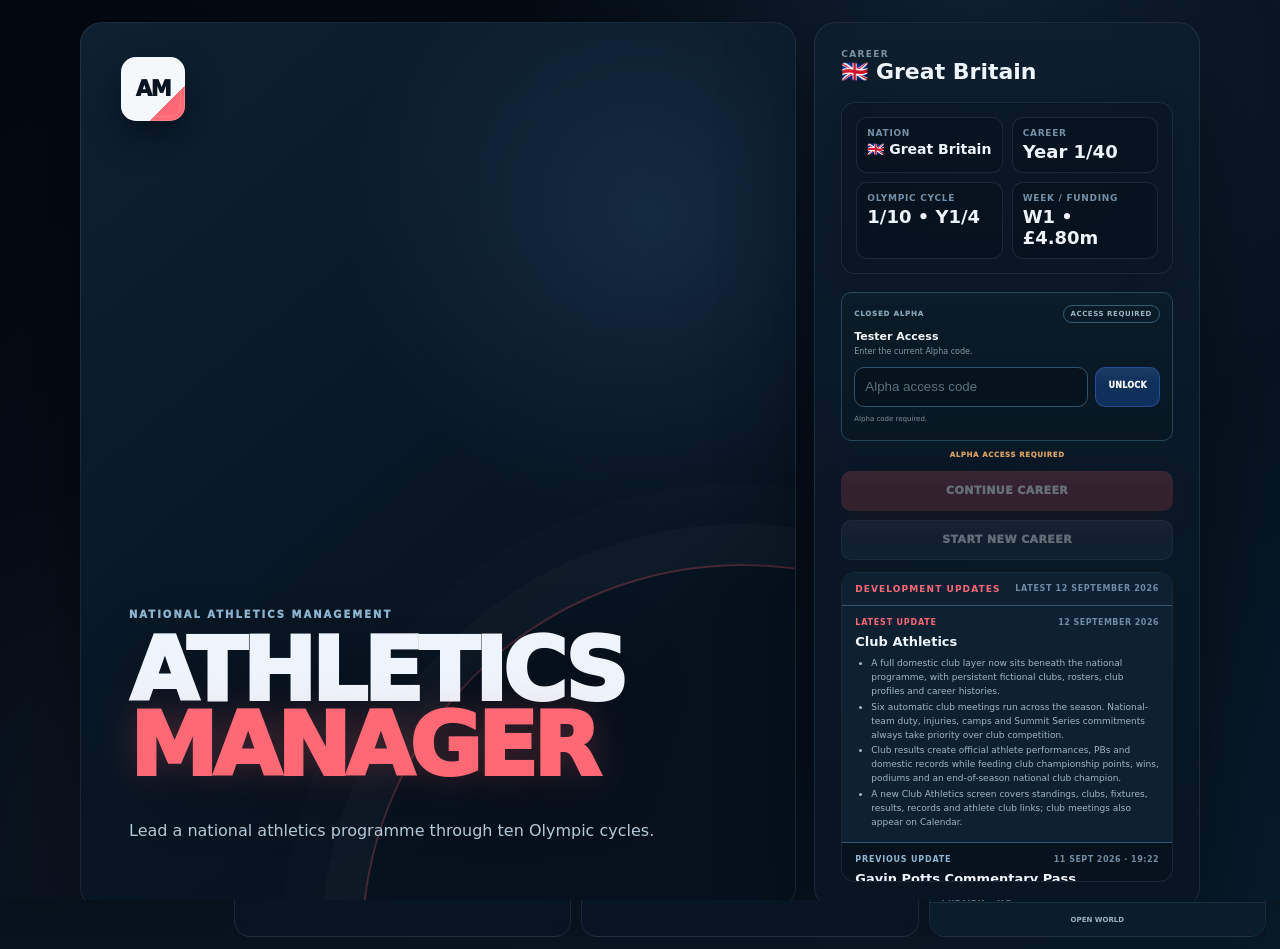
==== game.html @ 65548941 "Add interactive athlete conversations" ====
<!doctype html>
<html lang="en">
<head>
<meta charset="utf-8">
<meta name="viewport" content="width=device-width,initial-scale=1,viewport-fit=cover">
<meta name="theme-color" content="#06111d">
<title>Athletics Manager</title>
<meta name="application-name" content="Athletics Manager">
<meta name="apple-mobile-web-app-title" content="Athletics Manager">
<meta name="description" content="Athletics Manager — lead a national athletics programme through ten Olympic cycles.">
<meta name="robots" content="noindex,nofollow">
<link rel="stylesheet" href="styles/game.css?v=20260908-architecture2">
<link rel="stylesheet" href="styles/nation-world-v1.css?v=20260912-nations64-1">
<link rel="stylesheet" href="styles/polish.css?v=20260909-polish1">
<link rel="stylesheet" href="styles/template-scenes.css?v=20260909-template-scenes1">
<link rel="stylesheet" href="styles/event-flow-stability.css?v=20260911-cutover1">
<link rel="stylesheet" href="styles/live-event-cleanup.css?v=20260909-cleanup2">
<link rel="stylesheet" href="styles/pretest-polish.css?v=20260909-pretest1">
<link rel="stylesheet" href="styles/pretest-feedback.css?v=20260910-feedback2">
<link rel="stylesheet" href="styles/event-day-reliability.css?v=20260909-reliability1">
<link rel="stylesheet" href="styles/consolidation-v3.css?v=20260909-consolidation3">
<link rel="stylesheet" href="styles/live-event-engine-v3.css?v=20260910-live3">
<link rel="stylesheet" href="styles/selection-centre-v2.css?v=20260910-selection2">
<link rel="stylesheet" href="styles/selection-immersion-v1.css?v=20260910-selection-immersion1">
<link rel="stylesheet" href="styles/athlete-conversation-v1.css?v=20260915-conversation1">
<link rel="stylesheet" href="styles/alpha-menu-gate.css?v=20260910-alpha14">
<link rel="stylesheet" href="styles/public-alpha-first15-v1.css?v=20260910-publicalpha1">
<link rel="stylesheet" href="styles/main-menu-interaction-v1.css?v=20260910-menuinteraction1">
<link rel="stylesheet" href="styles/ui-platform-v1.css?v=20260911-playtest1">
<link rel="stylesheet" href="styles/home-v2.css?v=20260913-economyhome1">
<link rel="stylesheet" href="styles/inbox-v3.css?v=20260910-inbox3">
<link rel="stylesheet" href="styles/squad-athlete-v2.css?v=20260913-contracts1">
<link rel="stylesheet" href="styles/athlete-attributes-v1.css?v=20260912-attributes20-preview1">
<link rel="stylesheet" href="styles/calendar-v2.css?v=20260910-calendar2">
<link rel="stylesheet" href="styles/competition-journey-v2.css?v=20260910-competition2">
<link rel="stylesheet" href="styles/relay-v1.css?v=20260913-relay3">
<link rel="stylesheet" href="styles/live-event-broadcast-v4.css?v=20260911-broadcast4654">
<link rel="stylesheet" href="styles/training-v3.css?v=20260910-training3">
<link rel="stylesheet" href="styles/scouting-v3.css?v=20260910-scouting3">
<link rel="stylesheet" href="styles/staff-finance-v2.css?v=20260910-stafffinance2">
<link rel="stylesheet" href="styles/programme-economy-v1.css?v=20260913-contractimpact1">
<link rel="stylesheet" href="styles/world-season-v2.css?v=20260910-worldseason2">
<link rel="stylesheet" href="styles/club-world-v1.css?v=20260912-clubworld1">
<link rel="stylesheet" href="styles/manager-profile-v1.css?v=20260911-managercareer1">
<link rel="stylesheet" href="styles/manager-profile-sidebar-v1.css?v=20260911-manager-sidebar1">
<link rel="stylesheet" href="styles/first-time-experience-v2.css?v=20260911-ftx2">
<link rel="stylesheet" href="styles/ui-unification-v1.css?v=20260914-sidebarbrand1">
<link rel="stylesheet" href="styles/dev-layout-followup-20260913.css?v=20260914-poolratings1">
</head>
<body>
<div id="startup" class="startup">
  <div class="menu-wrap">
    <section class="menu-hero"><div class="brand-mark">AM</div><div class="menu-kicker">National Athletics Management</div><div class="menu-title">ATHLETICS <span>MANAGER</span></div><p class="menu-desc">Lead a national athletics programme through ten Olympic cycles.</p></section>
    <aside class="menu-side alpha-locked"><div><div class="page-kicker">Career</div><h2 id="careerTitle">Choose a Nation</h2><div id="saveCard" class="save-card"></div></div><div><form id="alphaAccessForm" class="alpha-access-card" autocomplete="off"><div class="alpha-access-head"><small>Closed Alpha</small><span>ACCESS REQUIRED</span></div><strong>Tester Access</strong><p>Enter the current Alpha code.</p><div class="alpha-access-entry"><input id="alphaAccessCode" type="text" inputmode="text" autocomplete="one-time-code" autocapitalize="characters" spellcheck="false" placeholder="Alpha access code" aria-label="Alpha access code"><button id="alphaAccessSubmit" class="btn secondary" type="submit">UNLOCK</button></div><span id="alphaAccessStatus" class="alpha-access-status">Alpha code required.</span></form><div class="menu-actions"><button id="continueBtn" class="btn primary">CONTINUE CAREER</button><button id="newBtn" class="btn secondary">START NEW CAREER</button></div><div id="latestUpdatePanel" class="latest-update"></div></div></aside>
  </div>
</div>
<div id="nationModal" class="nation-modal hidden">
 <div class="nation-dialog">
  <div class="nation-head"><div class="page-kicker">New Career</div><h2>Choose Your Nation</h2><p>Choose a national programme. Your first contract runs to the next Olympic Games.</p></div>
  <div id="nationGrid" class="nation-grid"></div>
  <div class="nation-actions"><div id="nationSelected" class="nation-selected">Choose a nation.</div><button id="beginCareerBtn" class="btn primary" disabled>REVIEW JOB OFFER</button><button id="cancelNationBtn" class="btn ghost">CANCEL</button></div>
 </div>
</div>
<aside class="rail"><div class="rail-brand rail-brand-single"><strong class="rail-brand-mark" aria-label="Athletics Manager">AM</strong><small id="railNation">National Programme</small></div><nav class="rail-nav" id="railNav"><button data-view="home" class="on">Home <span id="homeBadge"></span></button><button data-view="inbox">Inbox <span id="mailBadge" class="badge hidden">0</span></button><button data-view="squad">Squad</button><button data-view="pool">National Pool</button><button data-view="clubs">Club Athletics</button><button data-view="calendar">Calendar</button><button data-view="training">Training</button><button data-view="scouting">Scouting</button><button data-view="league">Summit Series</button><button data-view="rankings">Rankings</button><button data-view="olympics">Qualification</button><button id="myProfileShortcut" type="button">My Profile</button><button data-view="staff">Staff</button><button data-view="finance">Finance</button><button data-view="news">World News <span id="newsBadge" class="badge hidden">0</span></button></nav><div class="rail-spacer"></div><button id="menuBtn" class="rail-menu">MAIN MENU</button></aside>
<main class="main"><header class="topbar"><div><div id="pageKicker" class="page-kicker">National Programme</div><div id="pageTitle" class="page-title">Performance Centre</div></div><div class="top-right"><span id="careerSaveStatus" class="pill"><span class="save-dot"></span>AUTOSAVED</span><span id="yearPill" class="pill">YEAR 1</span><span id="weekPill" class="pill">WEEK 1</span><button id="advanceTop" class="btn primary">ADVANCE WEEK</button></div></header><div class="people-finder" id="peopleFinder"><label><input id="peopleSearch" type="search" placeholder="Search people…" aria-label="Search people" aria-controls="peopleResults" aria-expanded="false" autocomplete="off"></label><div id="peopleResults" class="people-results" hidden aria-label="People search results"></div></div><div class="content"><section id="home" class="view on"></section><section id="squad" class="view"></section><section id="pool" class="view"></section><section id="clubs" class="view"></section><section id="league" class="view"></section><section id="inbox" class="view"></section><section id="news" class="view"></section><section id="calendar" class="view"></section><section id="training" class="view"></section><section id="activities" class="view"></section><section id="scouting" class="view"></section><section id="staff" class="view"></section><section id="finance" class="view"></section><section id="competition" class="view"></section><section id="rankings" class="view"></section><section id="olympics" class="view"></section></div></main>
<nav class="bottom-nav" id="bottomNav"><button data-view="home" class="on">HOME</button><button data-view="inbox">INBOX</button><button data-view="squad">SQUAD</button><button data-view="calendar">CALENDAR</button><button id="mobileMoreBtn" type="button" aria-expanded="false" aria-controls="mobileNavDrawer">MORE</button></nav><div id="mobileNavDrawer" class="mobile-nav-drawer" hidden><div class="mobile-nav-sheet"><div class="mobile-nav-head"><div><small>ATHLETICS MANAGER</small><strong>More</strong></div><button id="mobileNavClose" type="button" aria-label="Close menu">×</button></div><div class="mobile-nav-grid"><button data-mobile-view="pool">National Pool</button><button data-mobile-view="clubs">Club Athletics</button><button data-mobile-view="training">Training</button><button data-mobile-view="scouting">Scouting</button><button data-mobile-view="league">Summit Series</button><button data-mobile-view="rankings">Rankings</button><button data-mobile-view="olympics">Qualification</button><button id="mobileMyProfile" type="button">My Profile</button><button data-mobile-view="staff">Staff</button><button data-mobile-view="finance">Finance</button><button data-mobile-view="news">World News</button></div><button id="mobileMainMenu" class="mobile-main-menu" type="button">MAIN MENU</button></div></div>
<div id="toast" class="toast"></div><dialog id="firstDay" aria-label="Your first day as Performance Director"></dialog><dialog id="homeReport" aria-labelledby="homeReportTitle"></dialog><dialog id="athleteProfile" aria-labelledby="profileName"></dialog><dialog id="managementProfile" aria-labelledby="managementName"></dialog>
<script src="scripts/vendor/fflate-0.8.2.js"></script>
<script src="scripts/save-codec.js?v=20260913-audit1"></script>
<script src="scripts/game.js?v=20260913-recovery2"></script>
<script src="scripts/nation-world-v1.js?v=20260912-nations64-2"></script>
<script src="scripts/people-biography-v1.js?v=20260912-biography2"></script>
<script src="scripts/sprint-expansion.js?v=20260908-update10"></script>
<script src="scripts/endurance-expansion.js?v=20260909-update11"></script>
<script src="scripts/event-ai-realism.js?v=20260912-attribute-live1"></script>
<script src="scripts/event-ai-display.js?v=20260910-event-ai-display2"></script>
<script src="scripts/polish.js?v=20260909-polish1"></script>
<script src="scripts/first-15-refinement.js?v=20260909-first15r1"></script>
<script src="scripts/update-panel-tidy.js?v=20260910-live3"></script>
<script src="scripts/update-panel-ordering.js?v=20260909-corecleanup1"></script>
<script src="scripts/editorial-release-note.js?v=20260910-editorial2"></script>
<script src="scripts/template-scenes.js?v=20260909-template-scenes1"></script>
<script src="scripts/flow-stability-core.js?v=20260909-corecleanup1"></script>
<script src="scripts/ui-cleanup.js?v=20260909-cleanup2"></script>
<script src="scripts/feedback-config.js?v=20260909-pretest1"></script>
<script src="scripts/pretest-feedback.js?v=20260909-pretest1"></script>
<script src="scripts/selection-summit-reliability.js?v=20260909-reliability2"></script>
<script src="scripts/summit-event-unified.js?v=20260914-exit1"></script>
<script src="scripts/qualification-compact-v2.js?v=20260909-consolidation3"></script>
<script src="scripts/event-flow-v3.js?v=20260909-consolidation3"></script>
<script src="scripts/progression-selection-core.js?v=20260913-audit2"></script>
<script src="scripts/event-day-integrity.js?v=20260909-corecleanup1"></script>
<script src="scripts/live-event-engine-v3.js?v=20260910-live3"></script>
<script src="scripts/selection-centre-v2.js?v=20260910-selection2"></script>
<script src="scripts/selection-immersion-v1.js?v=20260915-summitmorale1"></script>
<script src="scripts/athlete-conversation-v1.js?v=20260915-conversation1"></script>
<script src="scripts/alpha-menu-gate.js?v=20260913-devalpha1"></script>
<script src="scripts/editorial-cleanup-v2.js?v=20260913-languageqa1"></script>
<script src="scripts/public-alpha-first15-v1.js?v=20260910-publicalpha1"></script>
<script src="scripts/shotput-athlete-v1.js?v=20260911-shotput3"></script>
<script src="scripts/live-event-broadcast-v4.js?v=20260914-exit1"></script>
<script src="scripts/inbox-decision-core-v1.js?v=20260913-audit1"></script>
<script src="scripts/selection-decision-v3.js?v=20260913-relaylock1"></script>
<script src="scripts/inbox-decision-integrity-v1.js?v=20260912-integrity2"></script>
<script src="scripts/decision-system-finalize-v1.js?v=20260910-decisionfinal1"></script>
<script src="scripts/inbox-single-render-v1.js?v=20260913-economyv4integration1"></script>
<script src="scripts/ui-platform-v1.js?v=20260911-cutover1"></script>
<script src="scripts/home-v2.js?v=20260913-economyhome1"></script>
<script src="scripts/inbox-v3.js?v=20260913-audit1"></script>
<script src="scripts/inbox-production-authority-v1.js?v=20260913-audit1"></script>
<script src="scripts/athlete-attributes-v1.js?v=20260912-attributes20-intel1"></script>
<script src="scripts/athlete-performance-v1.js?v=20260912-performance1"></script>
<script src="scripts/squad-athlete-v2.js?v=20260913-aiathletes1"></script>
<script src="scripts/squad-callup-flow-v2.js?v=20260911-callup2"></script>
<script src="scripts/calendar-v2.js?v=20260913-audit5"></script>
<script src="scripts/competition-journey-v2.js?v=20260914-exit1"></script>
<script src="scripts/relay-v1.js?v=20260913-relay6"></script>
<script src="scripts/competition-journey-route-guard-v1.js?v=20260913-audit6"></script>
<script src="scripts/training-v2-bootstrap.js?v=20260913-audit1"></script>
<script src="scripts/scouting-v2-bootstrap.js?v=20260913-scouting2-weekbridge1"></script>
<script src="scripts/training-v3.js?v=20260911-training31"></script>
<script src="scripts/training-system-v4.js?v=20260913-languageqa1"></script>
<script src="scripts/scouting-v3.js?v=20260913-languageqa1"></script>
<script src="scripts/attribute-scouting-v1.js?v=20260912-attributeintel1"></script>
<script src="scripts/staff-finance-v2.js?v=20260913-staffmarket1"></script>
<script src="scripts/world-season-v2.js?v=20260913-relayrank1"></script>
<script src="scripts/club-world-v1.js?v=20260912-clubworld1"></script>
<script src="scripts/manager-career-v1.js?v=20260913-languageqa1"></script>
<script src="scripts/manager-profile-sidebar-v1.js?v=20260913-staffmarket1"></script>
<script src="scripts/first-time-experience-v2.js?v=20260913-languageqa1"></script>
<script src="scripts/keyboard-shortcuts-v1.js?v=20260911-spaceadvance1"></script>
<script src="scripts/language-system-v1.js?v=20260913-languageqa1"></script>
<script src="scripts/inbox-character-voices-v1.js?v=20260913-languageqa1"></script>
<script src="scripts/release-baseline.js?v=20260911-release10"></script>
<script src="scripts/integration-regression-v1.js?v=20260913-audit6"></script>
<script src="scripts/programme-economy-v2.js?v=20260913-languageqa1"></script>
<script src="scripts/annual-career-refresh-v1.js?v=20260915-annualrefresh1"></script>
<script src="scripts/persistence-performance-v1.js?v=20260914-persistence1"></script>
<script src="scripts/ui-cutover-v1.js?v=20260913-audit2"></script>
</body></html>
---- styles/game.css ----
:root{--bg:#06111d;--bg2:#081927;--rail:#050d16;--panel:#0d2133;--panel2:#102a41;--panel3:#163650;--line:#244059;--line2:#315774;--text:#f5f8fb;--muted:#8da6bb;--blue:#44aaff;--red:#ef3340;--green:#35c58a;--amber:#f2bd4b;--danger:#ef6d75;--r:10px;--shadow:0 12px 30px #0004}
*{box-sizing:border-box}html,body{margin:0;min-height:100%;background:radial-gradient(circle at 84% -10%,#1e6ca933,transparent 33%),linear-gradient(145deg,#050e17,#071725 55%,#081c2d);color:var(--text);font-family:Inter,ui-sans-serif,system-ui,-apple-system,BlinkMacSystemFont,"Segoe UI",sans-serif}button,select{font:inherit}.hidden{display:none!important}.view{display:none}.view.on{display:block}.muted{color:var(--muted)}.mono{font-variant-numeric:tabular-nums}.click{cursor:pointer}
/* startup */
.startup{position:fixed;inset:0;z-index:300;display:grid;place-items:center;padding:22px;background:radial-gradient(circle at 80% 0,#2187c92f,transparent 34%),radial-gradient(circle at 10% 100%,#ef33401e,transparent 30%),linear-gradient(145deg,#030a11,#071523 58%,#0a2236);overflow:auto}.startup.hidden{display:none}.menu-wrap{width:min(1120px,100%);display:grid;grid-template-columns:1.3fr .7fr;gap:18px}.menu-hero,.menu-side{border:1px solid #ffffff15;border-radius:18px;box-shadow:0 30px 80px #0008}.menu-hero{min-height:600px;padding:48px;display:flex;flex-direction:column;justify-content:flex-end;position:relative;overflow:hidden;background:linear-gradient(140deg,#0d2b46e8,#071522f5),repeating-linear-gradient(90deg,transparent 0 84px,#ffffff06 85px 86px)}.menu-hero:after{content:"";position:absolute;width:760px;height:760px;border:2px solid #ef33403f;border-radius:50%;right:-330px;bottom:-420px;box-shadow:0 0 0 40px #ffffff07,0 0 0 80px #ffffff04}.brand-mark{position:absolute;top:34px;left:40px;width:64px;height:64px;border-radius:15px;background:linear-gradient(135deg,#f5f8fb 0 72%,#ef3340 72% 100%);color:#071421;display:grid;place-items:center;font-weight:1000;font-size:21px;letter-spacing:-.06em;box-shadow:0 10px 30px #0005,0 0 0 1px #ffffff26 inset}.menu-kicker{position:relative;z-index:1;font-size:10px;letter-spacing:.2em;text-transform:uppercase;font-weight:950;color:#8fb6d3}.menu-title{position:relative;z-index:1;font-size:clamp(50px,7vw,88px);line-height:.86;letter-spacing:-.05em;font-weight:1000;margin:13px 0 18px;max-width:700px}.menu-title span{color:var(--red)}.menu-desc{position:relative;z-index:1;max-width:650px;color:#b3c8d8;line-height:1.6;font-size:16px}.menu-side{background:linear-gradient(180deg,#10283e,#081927);padding:26px;display:flex;flex-direction:column;justify-content:space-between}.menu-side h2{margin:0;font-size:22px}.save-card{margin:18px 0;border:1px solid var(--line);border-radius:11px;background:#071723;padding:14px}.save-grid{display:grid;grid-template-columns:repeat(2,1fr);gap:9px}.save-stat{background:#0b2031;border:1px solid #1c384f;border-radius:8px;padding:10px}.save-stat small{display:block;color:#7290a9;font-size:9px;text-transform:uppercase;letter-spacing:.08em;font-weight:900}.save-stat strong{font-size:18px;display:block;margin-top:3px}.menu-actions{display:grid;gap:9px}.latest-update{margin-top:12px;border:1px solid #2a4963;border-radius:11px;background:linear-gradient(180deg,#0b2031,#071723);padding:0;max-height:310px;overflow:auto}.latest-update::-webkit-scrollbar{width:6px}.latest-update::-webkit-scrollbar-thumb{background:#315774;border-radius:99px}.update-panel-title{position:sticky;top:0;z-index:2;display:flex;align-items:center;justify-content:space-between;gap:10px;padding:11px 13px;background:#0b2031f5;border-bottom:1px solid #244059;backdrop-filter:blur(10px)}.update-panel-title strong{font-size:9px;letter-spacing:.12em;text-transform:uppercase;color:#7bc7ff}.update-panel-title span{font-size:8px;color:#6f8ca3;font-weight:900;text-transform:uppercase;letter-spacing:.08em}.update-entry{padding:12px 13px;border-bottom:1px solid #1c384f}.update-entry:last-child{border-bottom:0}.latest-update-head{display:flex;align-items:center;justify-content:space-between;gap:10px;margin-bottom:7px}.latest-update-head strong{font-size:8px;letter-spacing:.1em;text-transform:uppercase;color:#8fb6d3}.latest-update-head span{font-size:8px;color:#6f8ca3;font-weight:900;text-transform:uppercase;letter-spacing:.06em}.update-entry.latest{background:linear-gradient(180deg,#102b41,#0a1e2e)}.update-entry.latest .latest-update-head strong{color:#7bc7ff}.update-entry h3{font-size:13px;margin:0 0 7px;line-height:1.25}.update-entry ul{margin:0;padding-left:16px;color:#9fb5c6;font-size:9px;line-height:1.55}.update-entry li+li{margin-top:2px}.menu-foot{font-size:9px;letter-spacing:.14em;text-transform:uppercase;color:#67869f;margin-top:15px}

/* nation selection */
.nation-modal{position:fixed;inset:0;z-index:420;display:grid;place-items:center;padding:18px;background:#020912e8;backdrop-filter:blur(14px)}.nation-modal.hidden{display:none}.nation-dialog{width:min(920px,100%);max-height:min(760px,calc(100vh - 28px));overflow:auto;border:1px solid #2a4963;border-radius:16px;background:linear-gradient(180deg,#10283e,#081927);box-shadow:0 30px 90px #000b}.nation-head{padding:20px 22px 15px;border-bottom:1px solid var(--line)}.nation-head .page-kicker{color:#6cb9f0}.nation-head h2{margin:5px 0 5px;font-size:28px}.nation-head p{margin:0;color:#91aabd;font-size:11px;line-height:1.5}.nation-grid{display:grid;grid-template-columns:repeat(2,1fr);gap:9px;padding:14px}.nation-card{position:relative;border:1px solid #28475f;background:#0a1e2e;color:#eef6fb;border-radius:11px;padding:15px;text-align:left;cursor:pointer;min-height:150px}.nation-card:hover{background:#102b41;border-color:#3c7196}.nation-card.on{background:#123b58;border-color:#5bb7f3;box-shadow:inset 0 0 0 1px #5bb7f366}.nation-card .flag{font-size:27px}.nation-card h3{margin:7px 0 3px;font-size:17px}.nation-card p{margin:0;color:#8fa9bc;font-size:9px;line-height:1.5}.nation-card .nation-meta{display:flex;gap:6px;flex-wrap:wrap;margin-top:10px}.nation-card .nation-meta span{border:1px solid #2b4b65;background:#071824;border-radius:5px;padding:4px 6px;color:#9cb5c7;font-size:7px;font-weight:900;letter-spacing:.06em;text-transform:uppercase}.nation-card.on:after{content:'SELECTED';position:absolute;right:12px;top:12px;color:#8dd3ff;font-size:7px;font-weight:1000;letter-spacing:.1em}.nation-actions{padding:0 14px 14px;display:grid;grid-template-columns:1fr auto;gap:8px}.nation-selected{display:flex;align-items:center;padding:0 10px;color:#89a5b9;font-size:9px}.nation-selected strong{color:#fff;margin-left:5px}.nation-actions .btn{min-width:180px}@media(max-width:620px){.nation-dialog{max-height:calc(100vh - 14px)}.nation-grid{grid-template-columns:1fr}.nation-card{min-height:126px}.nation-actions{grid-template-columns:1fr}.nation-actions .btn{width:100%}.nation-selected{min-height:34px;padding:0 2px}}

/* shell */
.rail{position:fixed;inset:0 auto 0 0;width:224px;background:linear-gradient(180deg,#040c14,#071522);border-right:1px solid #1b3247;z-index:90;padding:max(18px,env(safe-area-inset-top)) 12px 14px;display:flex;flex-direction:column}.rail-brand{padding:8px 10px 18px}.rail-brand small{display:block;color:#67849d;font-size:9px;letter-spacing:.16em;text-transform:uppercase;font-weight:900}.rail-brand strong{display:block;font-size:19px;line-height:1.05;margin-top:4px}.rail-nav{display:grid;gap:3px;overflow:auto}.rail-nav button{border:0;background:transparent;color:#8ba4b9;min-height:42px;border-radius:8px;padding:0 12px;text-align:left;font-size:12px;font-weight:850;cursor:pointer;display:flex;align-items:center;justify-content:space-between}.rail-nav button:hover{background:#ffffff08;color:#fff}.rail-nav button.on{background:#153653;color:#fff;box-shadow:inset 3px 0 0 var(--blue)}.badge{min-width:20px;height:20px;border-radius:7px;background:var(--red);display:grid;place-items:center;padding:0 5px;font-size:9px;color:#fff}.rail-spacer{flex:1}.rail-menu{border:1px solid var(--line);background:#0d2235;color:#dce8f3;border-radius:8px;min-height:40px;font-size:10px;font-weight:900;cursor:pointer}.main{margin-left:224px;min-height:100vh}.topbar{height:62px;position:sticky;top:0;z-index:70;background:#071420e9;backdrop-filter:blur(16px);border-bottom:1px solid #1b3449;display:flex;align-items:center;justify-content:space-between;padding:0 20px}.page-kicker{font-size:8px;letter-spacing:.14em;text-transform:uppercase;color:#66849d;font-weight:900}.page-title{font-size:20px;font-weight:950;margin-top:3px}.top-right{display:flex;align-items:center;gap:6px}.pill{border:1px solid var(--line);background:#0c2031;color:#a9c0d2;border-radius:7px;padding:6px 9px;font-size:9px;font-weight:900}.pill.live{background:#341b24;border-color:#62303b;color:#ffdae0}.save-dot{display:inline-block;width:7px;height:7px;border-radius:50%;background:var(--green);margin-right:5px}.content{width:min(1380px,calc(100% - 26px));margin:0 auto;padding:14px 0 38px}
/* components */
.panel{background:linear-gradient(180deg,#10263a,#0b1d2c);border:1px solid #213b52;border-radius:var(--r);overflow:hidden;box-shadow:0 9px 24px #0002}.panel-h{min-height:42px;padding:0 13px;display:flex;align-items:center;justify-content:space-between;border-bottom:1px solid var(--line);background:#0c2031}.panel-h strong{font-size:10px;letter-spacing:.1em;text-transform:uppercase}.panel-h span{font-size:9px;color:var(--muted);font-weight:900}.panel-body{padding:13px}.btn{border:0;border-radius:8px;min-height:42px;padding:0 15px;color:white;font-size:11px;font-weight:950;letter-spacing:.03em;cursor:pointer}.btn:disabled{opacity:.35;cursor:not-allowed}.btn.primary{background:linear-gradient(180deg,#f04b57,#d92232)}.btn.secondary{background:#17466f;border:1px solid #2b6594}.btn.ghost{background:#12293c;border:1px solid var(--line);color:#bfd0de}.btn.good{background:#176542;border:1px solid #2b9166}.btn.warn{background:#654819;border:1px solid #8a6727}.btn.danger{background:#4a222b;border:1px solid #72323d}.status{display:inline-flex;align-items:center;border-radius:6px;padding:5px 8px;font-size:8px;letter-spacing:.09em;text-transform:uppercase;font-weight:950;background:#16324a;color:#aac7dc}.status.good{background:#153b2c;color:#8fe1b9}.status.warn{background:#4b3a19;color:#f5d585}.status.live{background:#51202a;color:#ffd8dd}.status.bad{background:#4d2025;color:#ffb3bb}.section-head{display:flex;align-items:end;justify-content:space-between;gap:10px;margin:2px 0 10px}.section-head h2{font-size:22px;margin:0}.section-head p{font-size:11px;color:var(--muted);margin:4px 0 0}.metric{padding:10px 11px;background:#081927;border:1px solid #1f394f;border-radius:8px}.metric small{display:block;color:#708da5;font-size:8px;letter-spacing:.08em;text-transform:uppercase;font-weight:900}.metric strong{display:block;font-size:22px;margin-top:3px}.table-wrap{overflow:auto}.table{width:100%;border-collapse:collapse;min-width:640px}.table th{text-align:left;height:33px;padding:0 10px;color:#6e879c;font-size:8px;text-transform:uppercase;letter-spacing:.08em;border-bottom:1px solid var(--line)}.table td{height:47px;padding:0 10px;border-bottom:1px solid #1c3347;font-size:11px}.table tbody tr:last-child td{border-bottom:0}.table tbody tr.clickable{cursor:pointer}.table tbody tr.clickable:hover{background:#ffffff05}.num{text-align:right!important}.score{font-size:15px;font-weight:950}.bar{height:5px;background:#06121c;border-radius:99px;overflow:hidden;margin-top:4px}.bar i{display:block;height:100%;background:linear-gradient(90deg,#2f81bd,#48b5ff)}.bar.green i{background:linear-gradient(90deg,#27845e,#3bd093)}.bar.red i{background:linear-gradient(90deg,#b82e3e,#f0525f)}.grid2{display:grid;grid-template-columns:1fr 1fr;gap:10px}.grid3{display:grid;grid-template-columns:repeat(3,1fr);gap:10px}.grid4{display:grid;grid-template-columns:repeat(4,1fr);gap:9px}.stack{display:grid;gap:10px}.sep{border-top:1px solid var(--line);margin:12px 0}.toast{position:fixed;z-index:500;left:50%;bottom:max(24px,env(safe-area-inset-bottom));transform:translateX(-50%) translateY(16px);opacity:0;background:#eff6fb;color:#071420;border-radius:9px;padding:11px 15px;font-size:11px;font-weight:900;box-shadow:0 18px 50px #0008;transition:.2s;pointer-events:none}.toast.on{opacity:1;transform:translateX(-50%) translateY(0)}
/* home */
.home-grid{display:grid;grid-template-columns:minmax(0,1.52fr) minmax(300px,.7fr);grid-template-areas:'hero side' 'lower side';gap:10px;min-height:calc(100vh - 96px)}.home-hero{grid-area:hero}.hero-event{display:grid;grid-template-columns:1fr auto;align-items:center;min-height:235px;padding:22px;background:radial-gradient(circle at 92% 12%,#258bcf30,transparent 38%),linear-gradient(135deg,#143754,#0c2031);cursor:pointer}.hero-event .type{font-size:9px;letter-spacing:.17em;text-transform:uppercase;color:#58b6ff;font-weight:950}.hero-event h1{font-size:clamp(30px,4.2vw,53px);line-height:.92;margin:8px 0;letter-spacing:-.04em}.hero-event p{margin:0;color:#a6bccd;font-size:11px}.hero-week{width:94px;height:94px;border:1px solid #2a4b66;background:#071724;border-radius:12px;display:grid;place-items:center;text-align:center}.hero-week strong{font-size:36px;line-height:1}.hero-week span{font-size:8px;color:#7896ae;letter-spacing:.13em;font-weight:900}.hero-strip{display:grid;grid-template-columns:repeat(4,1fr);border-top:1px solid var(--line)}.hero-strip button{border:0;border-right:1px solid var(--line);background:#091a29;color:#fff;text-align:left;padding:10px;cursor:pointer}.hero-strip button:last-child{border-right:0}.hero-strip small{display:block;color:#6d879d;font-size:8px;text-transform:uppercase;letter-spacing:.08em}.hero-strip strong{display:block;font-size:17px;margin-top:2px}.home-side{grid-area:side;display:grid;grid-template-rows:auto auto 1fr;gap:10px}.mail-preview button{display:block;width:100%;border:0;background:transparent;color:#fff;text-align:left;padding:11px 12px;border-bottom:1px solid #1d354a;cursor:pointer}.mail-preview button:last-child{border-bottom:0}.mail-preview small{display:block;color:#6f8aa1;font-size:8px;margin-bottom:3px}.mail-preview strong{font-size:11px}.brief-list{display:grid;gap:8px}.brief-row{display:grid;grid-template-columns:auto 1fr auto;gap:8px;align-items:center;padding-bottom:8px;border-bottom:1px solid #1b3348}.brief-row:last-child{border-bottom:0}.home-lower{grid-area:lower;display:grid;grid-template-columns:1fr 1fr;gap:10px}
/* squad */

.squad-toolbar{display:flex;align-items:center;justify-content:space-between;gap:10px;margin:0 0 10px}.squad-tabs{display:flex;gap:6px;flex-wrap:wrap}.squad-tabs button{border:1px solid #28455d;background:#0c2234;color:#a8bfd0;border-radius:7px;padding:8px 11px;font-size:8px;font-weight:900;cursor:pointer}.squad-tabs button.on{background:#17466f;color:white;border-color:#2b6999}.squad-slots{font-size:9px;color:#9ab2c5;font-weight:900}.squad-balance{display:grid;grid-template-columns:repeat(6,1fr);gap:6px;margin:0 0 10px}.squad-balance .metric{padding:8px}.squad-balance .metric strong{font-size:15px}.pool-note{padding:10px 12px;background:#0a1d2d;border:1px solid #24435b;border-radius:8px;color:#91aabd;font-size:9px;line-height:1.5;margin-bottom:10px}.pool-source{display:inline-flex;margin-left:6px;border-radius:5px;padding:3px 5px;background:#12344d;color:#88bfe6;font-size:7px;font-weight:900;text-transform:uppercase;letter-spacing:.06em}
.squad-layout{display:grid;grid-template-columns:minmax(0,1.5fr) minmax(290px,.58fr);gap:10px}.ath-name strong{display:block}.ath-name small{display:block;color:#6f899f;font-size:8px;margin-top:2px}.ath-detail{min-height:470px}.ath-hero{padding:18px;background:radial-gradient(circle at 85% 20%,#2a8ece28,transparent 35%),linear-gradient(135deg,#12334e,#0c1d2d)}.ath-avatar{width:58px;height:58px;border-radius:14px;background:#071724;border:1px solid #2a4962;display:grid;place-items:center;font-size:28px}.ath-hero h2{margin:10px 0 2px;font-size:25px}.ath-hero p{margin:0;color:#91aabd;font-size:10px}.detail-grid{display:grid;grid-template-columns:repeat(2,1fr);gap:8px;padding:12px}.detail-note{padding:0 12px 13px;color:#8ea6b9;font-size:10px;line-height:1.55}
/* inbox */
.inbox-layout{display:grid;grid-template-columns:300px 1fr;gap:10px;min-height:calc(100vh - 105px)}.mail-list{background:#0b1d2c;border:1px solid #213a50;border-radius:10px;overflow:hidden}.mailitem{width:100%;border:0;border-bottom:1px solid #1d354a;background:transparent;color:#fff;text-align:left;padding:13px;cursor:pointer}.mailitem.unread{background:#112d45}.mailitem.on{box-shadow:inset 3px 0 0 var(--blue)}.mailitem .from{font-size:8px;color:#6f8ba3;text-transform:uppercase;letter-spacing:.08em;font-weight:900}.mailitem .subject{font-size:11px;font-weight:850;margin-top:4px}.reader{min-height:500px}.reader-head{padding:18px;border-bottom:1px solid var(--line);background:#0d2235}.reader-head small{color:#7390a8;font-size:8px;text-transform:uppercase;letter-spacing:.08em}.reader-head h2{font-size:25px;margin:6px 0 0}.reader-body{padding:18px;line-height:1.6;color:#b9cbd9;font-size:11px}.reader-actions{padding:13px 18px;border-top:1px solid var(--line);display:flex;gap:8px;flex-wrap:wrap}
.contract-doc{margin-top:14px;border:1px solid #31536d;border-radius:12px;overflow:hidden;background:linear-gradient(180deg,#0d2539,#091a29)}.contract-top{padding:18px;background:linear-gradient(135deg,#153d5c,#0b2234);border-bottom:1px solid #31536d}.contract-top small{display:block;color:#78a8cb;font-size:8px;letter-spacing:.14em;text-transform:uppercase;font-weight:950}.contract-top h3{font-size:24px;margin:5px 0 0}.contract-grid{display:grid;grid-template-columns:repeat(2,1fr);gap:8px;padding:14px}.contract-line{border:1px solid #24445d;background:#081927;border-radius:8px;padding:10px}.contract-line small{display:block;color:#6f8ca3;font-size:7px;letter-spacing:.09em;text-transform:uppercase;font-weight:900}.contract-line strong{display:block;color:#eef7fc;font-size:12px;margin-top:4px}.contract-mandate{margin:0 14px 14px;padding:12px;border-left:3px solid var(--red);background:#101f2b;color:#b9cedc;font-size:10px;line-height:1.6}.contract-sign{padding:14px;border-top:1px solid #28465e;display:grid;grid-template-columns:1fr auto;gap:12px;align-items:center}.contract-sign .signature{font-size:12px;color:#dce9f2}.contract-sign .signature small{display:block;color:#6f8da5;font-size:8px;margin-top:3px}.signed-stamp{display:inline-flex;align-items:center;gap:6px;border:1px solid #2f8f69;background:#143b2c;color:#94e1bd;border-radius:7px;padding:7px 9px;font-size:8px;font-weight:950;letter-spacing:.09em;text-transform:uppercase}.mail-section{margin:12px 0;border:1px solid #24435a;background:#091b2a;border-radius:9px;padding:12px}.mail-section h3{margin:0 0 6px;color:#eef7fc;font-size:13px}.mail-section p{margin:0;color:#a9c0d1}.first30{grid-column:1/-1}.task-list{display:grid;grid-template-columns:repeat(5,1fr);gap:7px}.task{border:1px solid #233f55;background:#081927;border-radius:8px;padding:9px;min-height:70px}.task.done{background:#103328;border-color:#275f49}.task .tick{width:20px;height:20px;border-radius:50%;display:grid;place-items:center;background:#173247;color:#7f9aae;font-size:10px;font-weight:1000;margin-bottom:7px}.task.done .tick{background:#1f6b4d;color:#b8f1d3}.task strong{font-size:9px;display:block;line-height:1.3}.task small{display:block;color:#6f8ba0;font-size:7px;margin-top:4px;line-height:1.35}.appointment-lock{margin:10px 0;padding:10px 12px;border:1px solid #6a4b1d;background:#3b2d16;border-radius:8px;color:#f6d994;font-size:9px;line-height:1.5}
.selection-box{margin-top:16px;border:1px solid #2a455e;border-radius:9px;overflow:hidden}.selection-title{background:#0c2031;padding:9px 11px;font-size:8px;letter-spacing:.09em;text-transform:uppercase;font-weight:900}.selection-row{display:grid;grid-template-columns:1.2fr .6fr .6fr auto;gap:8px;align-items:center;padding:9px 10px;border-top:1px solid #1d3549}.select-toggle{border:1px solid #31536d;background:#10283b;color:#b9cedd;border-radius:6px;height:31px;padding:0 10px;font-size:8px;font-weight:900;cursor:pointer}.select-toggle.on{background:#1d6045;border-color:#2f926b;color:white}
/* calendar */
.calendar-layout{display:grid;grid-template-columns:1fr 320px;gap:10px}.calendar-list{display:grid}.calendar-event{display:grid;grid-template-columns:72px 1fr auto;gap:12px;align-items:center;min-height:78px;padding:0 13px;border-bottom:1px solid #1d354a;cursor:pointer}.calendar-event:last-child{border-bottom:0}.calendar-event:hover{background:#ffffff04}.calendar-event.current{background:#122f48;box-shadow:inset 3px 0 0 var(--red)}.calendar-event.complete{opacity:.72}.cal-week{font-size:20px;font-weight:950}.cal-week small{display:block;font-size:8px;color:#708ca4;letter-spacing:.08em;margin-top:2px}.calendar-event h3{margin:0 0 3px;font-size:13px}.calendar-event p{margin:0;color:#7994a9;font-size:9px}.action-box{padding:14px}.action-big{font-size:34px;font-weight:1000;line-height:1}.action-big small{display:block;color:#718da4;font-size:8px;text-transform:uppercase;letter-spacing:.1em;margin-top:4px}.action-note{color:#93aabd;font-size:10px;line-height:1.55;margin:12px 0}
/* training */
.training-grid{display:grid;grid-template-columns:1.05fr .95fr;gap:10px}.focus-grid{display:grid;grid-template-columns:repeat(2,1fr);gap:8px}.focus-card{border:1px solid #27445d;background:#0a1d2d;border-radius:8px;color:#dce8f1;text-align:left;padding:12px;cursor:pointer}.focus-card.on{border-color:#4e9dd2;background:#123a57;box-shadow:inset 0 0 0 1px #2f6c98}.focus-card strong{display:block;font-size:12px}.focus-card small{display:block;color:#7e99ae;font-size:9px;margin-top:3px;line-height:1.4}.program-row{display:grid;grid-template-columns:1fr auto;gap:10px;align-items:center;padding:10px 0;border-bottom:1px solid #1c3449}.program-row:last-child{border-bottom:0}
/* scouting + staff */
.prospect-grid{display:grid;grid-template-columns:repeat(3,1fr);gap:9px}.prospect{border:1px solid #27445c;background:#0a1d2c;border-radius:9px;padding:12px}.prospect h3{margin:4px 0 4px;font-size:14px}.prospect p{margin:0;color:#7d98ad;font-size:9px;line-height:1.45}.prospect .stats{display:grid;grid-template-columns:repeat(2,1fr);gap:6px;margin:10px 0}.staff-grid{display:grid;grid-template-columns:1fr 1fr;gap:9px}.staff-card{border:1px solid #27435b;background:#0a1d2d;border-radius:9px;padding:12px}.staff-card h3{margin:0;font-size:13px}.staff-card p{color:#7e98ad;font-size:9px;line-height:1.45;min-height:38px}.staff-level{font-size:21px;font-weight:1000;margin:8px 0}
/* competition */
.comp-layout{display:grid;grid-template-columns:minmax(0,1.36fr) minmax(300px,.64fr);gap:10px}.event-banner{padding:18px;background:radial-gradient(circle at 90% 15%,#2f92d72f,transparent 38%),linear-gradient(135deg,#133653,#0b1f30)}.event-banner small{color:#63b8f6;font-size:8px;letter-spacing:.12em;text-transform:uppercase;font-weight:900}.event-banner h2{margin:5px 0;font-size:31px}.event-banner p{margin:0;color:#94acbe;font-size:10px}.discipline-tabs{display:flex;gap:6px;flex-wrap:wrap;padding:10px;border-bottom:1px solid var(--line)}.discipline-tabs button{border:1px solid #28455d;background:#0c2234;color:#a8bfd0;border-radius:7px;padding:7px 10px;font-size:8px;font-weight:900;cursor:pointer}.discipline-tabs button.on{background:#17466f;color:white;border-color:#2b6999}.entry-row{display:flex;align-items:center;justify-content:space-between;gap:10px;padding:10px 12px;border-bottom:1px solid #1d3549}.entry-row:last-child{border-bottom:0}.entry-row strong{font-size:11px}.entry-row small{display:block;color:#7893a8;font-size:8px;margin-top:2px}.commentary{min-height:170px;padding:16px;white-space:pre-wrap;color:#d5e2ec;font-size:12px;line-height:1.6;background:#071724;border:1px solid #1e3a50;border-radius:8px}.result-grid{display:grid;grid-template-columns:repeat(3,1fr);gap:8px;margin-bottom:10px}.podium-card{padding:13px;border:1px solid #27445d;background:#0a1e2e;border-radius:9px}.podium-card.first{background:#183b57;border-color:#386b91}.podium-card small{display:block;color:#6f8aa1;font-size:8px}.podium-card strong{display:block;margin-top:3px;font-size:12px}.podium-card span{display:block;color:#dce8f2;font-weight:950;font-size:16px;margin-top:6px}
.event-day{display:grid;gap:10px}.event-day-hero{border:1px solid #28465f;border-radius:12px;overflow:hidden;background:radial-gradient(circle at 90% 10%,#2b9ae63a,transparent 32%),linear-gradient(135deg,#143b5c,#0a1d2d 64%,#091824)}.event-day-head{padding:22px;display:flex;align-items:flex-end;justify-content:space-between;gap:18px}.event-day-head small{display:block;color:#70c3ff;font-size:8px;letter-spacing:.15em;text-transform:uppercase;font-weight:950}.event-day-head h2{font-size:clamp(28px,4vw,44px);line-height:.95;margin:6px 0 8px;letter-spacing:-.035em}.event-day-head p{margin:0;color:#9db6c8;font-size:10px}.event-day-status{text-align:right;min-width:150px}.event-day-status strong{display:block;font-size:28px}.event-day-status span{display:block;color:#89a6bb;font-size:8px;text-transform:uppercase;letter-spacing:.1em;font-weight:900}.event-day-meta{display:grid;grid-template-columns:repeat(4,1fr);gap:1px;background:#203c52;border-top:1px solid #294961}.event-day-meta .metric{border:0;border-radius:0;background:#0a1d2c;padding:12px 14px}.event-progress{height:7px;background:#06131e;overflow:hidden}.event-progress i{display:block;height:100%;background:linear-gradient(90deg,#2d91d3,#55c4ff);transition:.25s}.event-day-intro{display:flex;align-items:center;justify-content:space-between;gap:14px;padding:13px 15px;border:1px solid #223e55;border-radius:10px;background:#0b1f2f}.event-day-intro strong{font-size:11px}.event-day-intro p{margin:3px 0 0;color:#88a3b7;font-size:9px;line-height:1.5}.event-discipline-grid{display:grid;grid-template-columns:repeat(3,minmax(0,1fr));gap:9px}.event-disc-card{border:1px solid #25435a;border-radius:10px;background:linear-gradient(180deg,#10283c,#0a1c2b);padding:13px;min-height:180px;display:flex;flex-direction:column;gap:9px}.event-disc-card.complete{border-color:#2c6a51;background:linear-gradient(180deg,#123529,#0a211a)}.event-disc-card .disc-top{display:flex;align-items:flex-start;justify-content:space-between;gap:8px}.event-disc-card h3{margin:0;font-size:15px}.event-disc-card .disc-entry{color:#8ca7ba;font-size:8px;line-height:1.45;min-height:34px}.event-disc-card .disc-result{padding:8px;border:1px solid #27455d;border-radius:7px;background:#071825}.event-disc-card.complete .disc-result{border-color:#285a46;background:#0a241c}.event-disc-card .disc-result small{display:block;color:#7090a7;font-size:7px;text-transform:uppercase;letter-spacing:.08em}.event-disc-card .disc-result strong{display:block;font-size:11px;margin-top:3px}.event-disc-card .btn{width:100%;margin-top:auto}.event-back{display:flex;align-items:center;justify-content:space-between;gap:10px;padding:9px 10px;border-bottom:1px solid var(--line);background:#081a28}.event-back button{border:1px solid #28475f;background:#0d2a40;color:#dbe8f2;border-radius:7px;padding:7px 10px;font-size:8px;font-weight:950;cursor:pointer}.event-back span{color:#7896ac;font-size:8px;font-weight:900;text-transform:uppercase;letter-spacing:.08em}@media(max-width:760px){.event-day-head{align-items:flex-start;flex-direction:column}.event-day-status{text-align:left}.event-day-meta{grid-template-columns:repeat(2,1fr)}.event-discipline-grid{grid-template-columns:1fr}.event-day-intro{align-items:flex-start;flex-direction:column}}
/* rankings */
.rank-grid{display:grid;grid-template-columns:1fr 330px;gap:10px}.rank-cards{display:grid;grid-template-columns:repeat(3,1fr);gap:9px}.rank-card{padding:13px;border:1px solid #26435c;background:#0a1d2d;border-radius:9px}.rank-card small{color:#6f8aa1;font-size:8px}.rank-card h3{margin:5px 0;font-size:13px}.rank-card strong{font-size:24px}.nation-row{display:grid;grid-template-columns:28px 1fr auto;gap:8px;align-items:center;padding:10px 12px;border-bottom:1px solid #1d3549}.nation-row.gb{background:#102f47}.nation-row:last-child{border-bottom:0}.ranking-selector{padding:12px 13px;display:grid;grid-template-columns:minmax(220px,360px) 1fr;gap:12px;align-items:end}.ranking-selector label{display:grid;gap:6px;color:#7895aa;font-size:8px;font-weight:900;letter-spacing:.09em;text-transform:uppercase}.ranking-selector select{width:100%;min-height:44px;padding:0 38px 0 12px;border:1px solid var(--nation-line,var(--line));border-radius:8px;background:var(--nation-base,#081927);color:var(--text);font-size:11px;font-weight:900;cursor:pointer}.ranking-selector p{margin:0;color:var(--muted);font-size:9px;line-height:1.5}@media(max-width:720px){.ranking-selector{grid-template-columns:1fr;align-items:stretch}.ranking-selector p{display:none}}
/* Olympics */
.olympics-hero{min-height:270px;padding:26px;display:flex;flex-direction:column;justify-content:flex-end;background:radial-gradient(circle at 80% 10%,#ffffff14,transparent 30%),radial-gradient(circle at 20% 0,#ef334025,transparent 28%),linear-gradient(145deg,#102f4b,#071a2a)}.rings{font-size:28px;letter-spacing:8px;color:#dce9f4}.olympics-hero h2{font-size:42px;line-height:.95;margin:12px 0 8px}.medal-strip{display:grid;grid-template-columns:repeat(3,1fr);gap:8px;margin-top:12px}.medal{padding:12px;background:#081a29;border:1px solid #244158;border-radius:9px}.medal strong{font-size:24px}.medal small{display:block;color:#718ca3;font-size:8px;text-transform:uppercase;letter-spacing:.08em}
/* mobile */
.bottom-nav{display:none}@media(max-width:980px){.menu-wrap{grid-template-columns:1fr}.menu-hero{min-height:430px}.rail{width:190px}.main{margin-left:190px}.home-grid,.squad-layout,.calendar-layout,.training-grid,.comp-layout,.rank-grid{grid-template-columns:1fr;grid-template-areas:none}.home-hero,.home-side,.home-lower{grid-area:auto}.home-side{grid-template-rows:auto}.home-lower{grid-template-columns:1fr 1fr}.inbox-layout{grid-template-columns:260px 1fr}.prospect-grid{grid-template-columns:1fr 1fr}}
@media(max-width:720px){.task-list{grid-template-columns:1fr 1fr}.contract-grid{grid-template-columns:1fr}.contract-sign{grid-template-columns:1fr}.startup{padding:10px}.menu-hero{padding:28px;min-height:390px}.menu-side{padding:18px}.rail{display:none}.main{margin-left:0;padding-bottom:72px}.topbar{height:56px;padding:0 12px}.content{width:calc(100% - 16px);padding-top:8px}.top-right .pill:nth-child(1){display:none}.bottom-nav{position:fixed;display:grid;grid-template-columns:repeat(5,1fr);left:0;right:0;bottom:0;z-index:100;background:#071521f5;border-top:1px solid #21394e;padding:6px 5px max(6px,env(safe-area-inset-bottom));backdrop-filter:blur(14px)}.bottom-nav button{border:0;background:transparent;color:#829caf;min-height:44px;border-radius:7px;font-size:8px;font-weight:900}.bottom-nav button.on{background:#143550;color:#fff}.hero-event{min-height:190px;padding:16px}.hero-event h1{font-size:34px}.hero-week{width:74px;height:74px}.hero-week strong{font-size:29px}.hero-strip{grid-template-columns:repeat(2,1fr)}.home-lower{grid-template-columns:1fr}.inbox-layout{grid-template-columns:1fr;min-height:0}.mail-list{max-height:250px;overflow:auto}.grid4{grid-template-columns:repeat(2,1fr)}.grid3{grid-template-columns:1fr}.grid2{grid-template-columns:1fr}.prospect-grid,.staff-grid{grid-template-columns:1fr}.rank-cards{grid-template-columns:1fr}.selection-row{grid-template-columns:1fr auto}.selection-row>span{display:none}.result-grid{grid-template-columns:1fr}.calendar-event{grid-template-columns:58px 1fr}.calendar-event>.status{grid-column:2}.menu-title{font-size:48px}.menu-desc{font-size:13px}}

/* world immersion */
.news-grid{display:grid;grid-template-columns:minmax(0,1.25fr) minmax(300px,.75fr);gap:10px}.news-lead{padding:22px;background:linear-gradient(135deg,#163c5a,#0a1d2d);border-bottom:1px solid var(--line);min-height:210px;display:flex;flex-direction:column;justify-content:flex-end}.news-lead small,.news-card small,.headline-row small{font-size:8px;letter-spacing:.09em;text-transform:uppercase;color:#7ea3bd;font-weight:900}.news-lead h2{font-size:31px;line-height:1.02;margin:7px 0 8px}.news-lead p{margin:0;color:#b1c7d7;font-size:11px;line-height:1.55}.news-list{display:grid}.news-card{border:0;border-bottom:1px solid var(--line);background:transparent;color:inherit;text-align:left;padding:14px;cursor:pointer}.news-card:hover{background:#ffffff05}.news-card.unread{box-shadow:inset 3px 0 0 var(--blue)}.news-card strong{display:block;font-size:13px;line-height:1.25;margin:4px 0}.news-card p{margin:0;color:#8fa9bc;font-size:9px;line-height:1.45}.headline-list{display:grid}.headline-row{display:grid;grid-template-columns:auto 1fr;gap:9px;border:0;border-bottom:1px solid var(--line);background:transparent;color:inherit;text-align:left;padding:10px 12px;cursor:pointer}.headline-row:hover{background:#ffffff05}.headline-dot{width:7px;height:7px;border-radius:50%;margin-top:5px;background:var(--blue)}.headline-dot.breaking{background:var(--red);box-shadow:0 0 0 4px #ef334018}.headline-row strong{display:block;font-size:10px;line-height:1.3;margin-top:2px}.world-leads{display:grid;grid-template-columns:repeat(3,1fr);gap:7px}.lead-card{border:1px solid #24425a;background:#081b2a;border-radius:8px;padding:10px}.lead-card small{display:block;color:#718ea6;font-size:7px;text-transform:uppercase;font-weight:900}.lead-card strong{display:block;margin-top:4px;font-size:16px}.lead-card span{display:block;color:#8ca7ba;font-size:8px;margin-top:3px}.record-flag{display:inline-flex;border-radius:5px;padding:3px 5px;background:#5c4317;color:#ffe09a;font-size:7px;font-weight:1000;letter-spacing:.07em}.news-filter{display:flex;gap:5px;overflow:auto;padding-bottom:8px}.news-filter button{border:1px solid var(--line);background:#0c2031;color:#8ea9bd;border-radius:6px;padding:7px 9px;font-size:8px;font-weight:900;white-space:nowrap;cursor:pointer}.news-filter button.on{background:#17466f;color:#fff;border-color:#3376a8}.world-stat-grid{display:grid;grid-template-columns:repeat(6,1fr);gap:7px}.world-stat{padding:10px;border:1px solid #203d54;background:#081927;border-radius:8px}.world-stat small{display:block;color:#6f8ba2;font-size:7px;text-transform:uppercase;font-weight:900}.world-stat strong{display:block;font-size:17px;margin-top:3px}.world-stat span{display:block;color:#8fa8ba;font-size:7px;margin-top:3px}.world-badge{display:inline-flex;gap:4px;align-items:center;font-size:8px;color:#98b0c2}.article-body{font-size:11px;line-height:1.7;color:#b7cad8}.article-meta{display:flex;gap:6px;flex-wrap:wrap;margin-bottom:12px}.article-meta span{border:1px solid var(--line);border-radius:5px;padding:4px 6px;color:#7998ae;font-size:7px;font-weight:900;text-transform:uppercase}.live-ticker{padding:10px 12px;background:#081722;border-top:1px solid var(--line);font-size:9px;color:#9bb4c6;line-height:1.5;white-space:pre-line}
@media(max-width:1050px){.news-grid{grid-template-columns:1fr}.world-stat-grid{grid-template-columns:repeat(3,1fr)}}
@media(max-width:720px){.world-leads{grid-template-columns:repeat(2,1fr)}.world-stat-grid{grid-template-columns:repeat(2,1fr)}.news-lead{min-height:175px;padding:16px}.news-lead h2{font-size:25px}}


.selection-discipline{padding:12px;background:#102b41;font-size:12px;font-weight:900}
.selection-brief{padding:14px;background:#0a2031;border-bottom:1px solid #29475f;font-size:11px;line-height:1.65;overflow-wrap:anywhere}
.selection-brief>small{color:#7bc7ff;text-transform:uppercase;font-weight:900;letter-spacing:.06em}
.selection-brief p{margin:9px 0}.selection-brief p:last-child{font-size:10px;margin-bottom:0}
.selection-athlete{padding:14px;border-top:1px solid #29475f;font-size:11px;overflow-wrap:anywhere}
.selection-athlete-head{display:flex;justify-content:space-between;align-items:center;gap:12px}.selection-athlete-head strong{font-size:14px}.selection-athlete-head .muted{margin-top:4px}
.selection-athlete .select-toggle{min-height:44px;min-width:86px}.select-toggle:disabled{opacity:.6;cursor:default}
.selection-metrics{display:grid;grid-template-columns:repeat(3,minmax(0,1fr));gap:8px;margin:12px 0}
.selection-metrics>div{padding:9px;background:#081a29;border:1px solid #1d3549;border-radius:7px;min-width:0}
.selection-metrics small{display:block;font-size:9px;color:#8fa9bc}.selection-metrics strong{display:block;font-size:13px;margin:5px 0}
.selection-recent{line-height:1.6;color:#a8bfd0}.selection-recent>strong{color:#d9e6ef}.selection-recent p{margin:7px 0 0}
@media(max-width:480px){.selection-metrics{grid-template-columns:repeat(2,minmax(0,1fr))}}
.athlete-link{font:inherit;font-weight:800;color:inherit;border:0;border-bottom:1px dotted #5b90b5;background:none;padding:3px 0;cursor:pointer;text-align:left}.athlete-link:hover{color:#7fd4ff}.athlete-link:focus-visible{outline:2px solid #7fd4ff;outline-offset:4px}
:is(#athleteProfile,#managementProfile){width:100vw;max-width:none;height:100dvh;max-height:none;box-sizing:border-box;margin:0;padding:0;border:0;background:#071522;color:#dce8f1;overflow:auto}:is(#athleteProfile,#managementProfile)::backdrop{background:#030a11e8}.profile-shell{max-width:1280px;margin:auto}.profile-top{display:flex;justify-content:space-between;align-items:center;padding:18px 28px;border-bottom:1px solid #244058;background:#091b2b;gap:15px}.profile-top small{font-size:10px;font-weight:900;letter-spacing:.14em;color:#8fb6d3;display:block}.profile-top span{display:block;font-size:11px;margin-top:4px;color:#7896ac}.profile-top .btn{min-height:44px}.profile-hero{display:flex;gap:25px;align-items:center;padding:36px 28px;background:radial-gradient(ellipse at 80% 0,#1c527466,transparent 60%),linear-gradient(120deg,#112e46,#091b2a);border-bottom:1px solid #28475f}.profile-avatar{width:120px;height:140px;border-radius:12px;background:linear-gradient(145deg,#234961,#102639);border:1px solid #3c647e;flex-shrink:0;display:flex;align-items:center;justify-content:center;position:relative;box-shadow:inset 0 -5px #ef3340}.profile-avatar>span{font-size:44px;font-weight:900;letter-spacing:-.06em;color:#9abdd4}.profile-avatar>small{position:absolute;bottom:10px;right:10px;font-size:24px}.profile-identity{flex:1;min-width:0}.profile-kicker{font-size:9px;font-weight:900;letter-spacing:.13em;color:#79c9fc}.profile-identity h1{font-size:clamp(28px,4vw,48px);letter-spacing:-.045em;line-height:1.08;margin:10px 0 12px;overflow-wrap:anywhere}.profile-identity p{font-size:13px;color:#a4bfd2;line-height:1.6;margin:0}.profile-identity p>span{margin:0 6px;color:#54728a}.profile-tags{display:flex;gap:8px;flex-wrap:wrap;margin-top:15px}.profile-tags>span{padding:6px 9px;border:1px solid #345169;border-radius:5px;font-size:9px}.profile-rating{text-align:center;padding:16px 22px;border:1px solid #315b73;border-radius:10px;background:#081926a0}.profile-rating small{font-size:9px;letter-spacing:.12em;color:#91b0c5}.profile-rating strong{display:block;font-size:54px;line-height:1.2;color:#7dd7bd}.profile-rating span{font-size:10px;color:#acc4d5}.profile-tabs{display:flex;gap:5px;padding:0 28px;border-bottom:1px solid #2a4358;background:#0a1c2b;overflow:auto}.profile-tabs button{min-height:54px;padding:12px 20px;background:none;border:0;border-bottom:3px solid transparent;color:#8ca9bd;white-space:nowrap;font-weight:800;font-size:12px;cursor:pointer}.profile-tabs button.on{color:#e0f3ff;border-color:#ef3340}.profile-body{padding:24px 28px 45px}.profile-headline-stats{display:grid;grid-template-columns:repeat(4,minmax(0,1fr));gap:12px;margin-bottom:20px}.profile-metric{padding:18px;background:#0d2335;border:1px solid #264258;border-radius:9px}.profile-metric small{font-size:10px;color:#8caabf;display:block}.profile-metric strong{display:block;font-size:27px;margin:8px 0;color:#e6f4ff}.profile-metric span{font-size:10px;color:#87a3b8;line-height:1.6;display:block}.profile-columns{display:grid;grid-template-columns:minmax(0,1.3fr) minmax(0,1fr);gap:18px}.profile-stack{display:grid;gap:18px;align-content:start}.profile-panel{padding:20px;border:1px solid #294256;border-radius:10px;background:#0b1e2e;min-width:0;margin-bottom:16px}.profile-stack .profile-panel{margin-bottom:0}.profile-panel h2{font-size:16px;margin:0 0 16px}.profile-panel p{font-size:12px;line-height:1.75;color:#aac1d2}.profile-attribute{display:grid;grid-template-columns:1fr 1fr 30px;align-items:center;gap:15px;padding:13px 0;border-top:1px solid #20394c}.profile-attribute strong{font-size:12px}.profile-attribute small{display:block;font-size:9px;color:#7f9bb0;margin-top:5px;line-height:1.4}.profile-attribute b{text-align:right;font-size:16px}.profile-bar{height:7px;background:#193549;border-radius:8px;overflow:hidden}.profile-bar i{height:100%;display:block;border-radius:8px}.profile-report{background:linear-gradient(145deg,#112e42,#0a1e2f)}.profile-report h2{margin-top:8px}.profile-report-foot{font-size:10px;color:#7d9db3;line-height:1.6;border-top:1px solid #2a495f;padding-top:12px}.profile-load{display:grid;gap:8px;font-size:11px;margin:15px 0}.profile-load select{background:#112d42;color:#e0edf5;border:1px solid #355971;min-height:44px;border-radius:6px;padding:8px}.profile-panel>.btn{width:100%;min-height:44px;white-space:normal}.profile-caption{font-size:10px!important;line-height:1.6;color:#8daabf}.profile-empty{padding:30px 15px;text-align:center;line-height:1.8;color:#8ba8bc;font-size:12px;border:1px dashed #2b4a60;border-radius:8px}.profile-chart{display:block;width:100%;max-height:240px}.profile-chart text{fill:#91b0c5;font-size:11px}.profile-fixture{display:flex;align-items:start;gap:16px;padding:14px 0;border-top:1px solid #244054;font-size:12px;line-height:1.6}.profile-fixture>b{color:#7fc5f3;min-width:55px}.profile-fixture small{display:block;font-size:10px;color:#819fb5}.profile-panel .table{min-width:560px}
@media(max-width:760px){.profile-top{padding:12px 16px}.profile-hero{padding:25px 16px;gap:14px;flex-wrap:wrap}.profile-avatar{width:76px;height:96px}.profile-avatar>span{font-size:29px}.profile-rating{padding:8px 14px;margin-left:90px;display:flex;gap:14px;align-items:center}.profile-rating strong{font-size:28px}.profile-tabs{padding:0 8px}.profile-tabs button{padding:12px;font-size:11px}.profile-body{padding:16px 12px 35px}.profile-columns{grid-template-columns:1fr}.profile-headline-stats{grid-template-columns:repeat(2,minmax(0,1fr));gap:8px}.profile-metric{padding:13px}.profile-metric strong{font-size:24px}.profile-panel{padding:16px}.profile-attribute{grid-template-columns:1.4fr 1fr 27px;gap:10px}}

.commentary{box-sizing:border-box;height:204px;min-height:204px;max-height:204px;overflow-y:auto;overflow-x:hidden;overflow-wrap:anywhere;scrollbar-width:thin;overscroll-behavior-y:contain;-webkit-overflow-scrolling:touch}@media(max-width:720px){.commentary{font-size:13px;line-height:1.75}}
.content:has(#home.on){padding-bottom:12px}.main:has(#home.on){padding-bottom:0}
.home-dashboard{height:calc(100dvh - 88px);min-height:470px;display:flex;flex-direction:column;gap:12px}.dashboard-event{display:flex;justify-content:space-between;align-items:center;gap:20px;padding:22px 24px;border:1px solid #2a506a;border-radius:12px;background:radial-gradient(ellipse at top right,#1d618d66,transparent 65%),#0b2337;flex-shrink:0}.dashboard-event small{font-size:10px;letter-spacing:.12em;font-weight:900;color:#84c8f1}.dashboard-event h1{font-size:clamp(23px,2.8vw,36px);line-height:1.12;letter-spacing:-.035em;margin:9px 0;overflow-wrap:anywhere}.dashboard-event p{margin:0;color:#94b2c8;font-size:12px;line-height:1.5}.dashboard-event-actions{flex-shrink:0;display:grid;gap:6px}.dashboard-event-actions .btn{min-height:44px}.dashboard-menu{border:0;background:none;color:#8faec4;min-height:30px;font-size:9px;letter-spacing:.1em;cursor:pointer}.dashboard-alerts{display:flex;align-items:center;gap:8px;overflow-x:auto;flex-shrink:0;min-height:44px;scrollbar-width:thin}.dashboard-alerts>button,.dashboard-alerts>span{flex-shrink:0;border:1px solid #3b4b52;background:#172b34;border-radius:7px;padding:10px 12px;font-size:11px;color:#ebd69e;min-height:42px;white-space:nowrap}.dashboard-alerts button{cursor:pointer}.dashboard-alerts>span{color:#9dcbb7;border-color:#294d42;background:#0c2526}.dashboard-alerts .dashboard-inbox{margin-left:auto;background:#102b40;color:#b2cde0;border-color:#34536c}
.home-decks{display:grid;grid-template-columns:repeat(2,minmax(0,1fr));gap:14px;flex:1;min-height:0}.home-deck{display:flex;flex-direction:column;min-height:0;overflow:hidden;border-radius:11px;touch-action:pan-y}.deck-title{padding:15px 16px 10px;display:flex;align-items:center;justify-content:space-between;gap:8px;flex-shrink:0}.deck-title h2{font-size:16px;margin:0}.deck-title>span{font-size:9px;color:#7f9fb6}.deck-tabs{display:flex;flex-shrink:0;padding:0 10px;border-bottom:1px solid #2a485e}.deck-tabs>button{flex:1;min-width:0;min-height:46px;padding:8px 4px;font-size:11px;font-weight:850;border:0;border-bottom:3px solid transparent;color:#8eaec5;background:none;cursor:pointer}.deck-tabs>button.on{border-bottom-color:#ef3340;color:#f0f8ff;background:#ffffff04}.deck-new{display:inline-block;width:5px;height:5px;background:#58bfff;border-radius:50%;margin-left:4px;vertical-align:super}.deck-content{flex:1;min-height:0;padding:12px 16px;overflow:auto;overscroll-behavior:contain;scrollbar-width:thin}.deck-content:focus-visible,.deck-tabs button:focus-visible{outline:2px solid #67c7fc;outline-offset:-3px}.deck-footer{display:flex;align-items:center;gap:8px;padding:8px 12px;border-top:1px solid #2a485e;flex-shrink:0}.deck-footer button{min-height:42px;min-width:40px;background:#0b2031;color:#a8c9e0;border:1px solid #2d4b61;border-radius:6px;cursor:pointer}.deck-footer .deck-report{flex:1;font-size:10px;font-weight:900;letter-spacing:.04em}.dashboard-row{display:flex;align-items:center;justify-content:space-between;gap:10px;padding:12px 0;border-bottom:1px solid #233e52;font-size:12px;line-height:1.4}.dashboard-row:last-child{border-bottom:0}.dashboard-row>div{min-width:0}.dashboard-row strong{font-size:12px}.dashboard-row small{display:block;color:#88a9bf;font-size:10px;margin-top:4px}.dashboard-row>b{color:#7ac9fa;font-size:20px;flex-shrink:0}.dashboard-statline{display:grid;grid-template-columns:repeat(3,1fr);gap:8px;margin-bottom:8px}.dashboard-statline>div{padding:12px 6px;border:1px solid #29475e;background:#091e2e;border-radius:7px;text-align:center}.dashboard-statline strong{display:block;font-size:24px;color:#ccecff}.dashboard-statline small{font-size:9px;color:#86a7be;display:block;margin-top:4px}.dashboard-caption{font-size:10px;line-height:1.6;color:#8eafc6;margin:5px 0 10px}.dashboard-empty{font-size:12px;color:#9cb7ca;line-height:1.7;padding:16px 3px}.dashboard-empty h3{color:#d9eaf5;font-size:15px}.dashboard-headline{display:block;width:100%;padding:14px 0;background:none;border:0;border-bottom:1px solid #244257;text-align:left;color:#e2edf5;cursor:pointer}.dashboard-headline small{display:block;color:#7ea6c3;font-size:9px;letter-spacing:.04em;margin-bottom:6px}.dashboard-headline strong{display:-webkit-box;-webkit-line-clamp:2;-webkit-box-orient:vertical;overflow:hidden;font-size:13px;line-height:1.45}.dashboard-leads{display:grid;grid-template-columns:repeat(2,minmax(0,1fr));gap:8px}.dashboard-leads>div{min-width:0;padding:10px;background:#0a1e2e;border:1px solid #27445a;border-radius:7px}.dashboard-leads small,.dashboard-leads span{display:block;font-size:9px;color:#91b0c5;overflow-wrap:anywhere}.dashboard-leads strong{display:block;font-size:20px;margin:4px 0;color:#daefff}.dashboard-groups{display:none}
#homeReport{width:min(1000px,96vw);max-height:92dvh;padding:0;border:1px solid #365a75;border-radius:12px;background:#071522;color:#e0edf6;overflow:auto}#homeReport::backdrop{background:#020a12dd}.home-report-body{padding:18px}.home-report-body>.grid2{margin-top:0!important}.dashboard-task{display:block;min-height:52px;width:100%;text-align:left;border:1px solid #284961;border-radius:8px;background:#0d273b;color:#d5e9f6;margin:8px 0;padding:10px;cursor:pointer}
@media(min-width:721px) and (max-height:740px){.dashboard-event{padding:14px 18px}.dashboard-event h1{font-size:25px}.home-dashboard{gap:8px}.deck-title{padding-top:10px}.deck-content{padding:8px 12px}.dashboard-row{padding:8px 0}.dashboard-headline{padding:10px 0}.dashboard-statline>div{padding:8px 4px}}
@media(max-width:720px){.home-dashboard{height:calc(100dvh - 148px - env(safe-area-inset-bottom));min-height:445px;gap:8px}.dashboard-event{padding:12px;gap:10px}.dashboard-event h1{font-size:23px;margin:6px 0}.dashboard-event p{font-size:10px}.dashboard-event small{font-size:8px}.dashboard-event-actions .btn{font-size:9px;padding:8px;min-height:42px}.dashboard-menu{font-size:8px;min-height:24px}.dashboard-groups{display:flex;gap:6px;flex-shrink:0}.dashboard-groups button{flex:1;min-height:42px;border:1px solid #2e4d65;border-radius:7px;background:#0b2032;color:#89a9bf;font-size:12px;font-weight:800}.dashboard-groups button.on{color:#e9f6ff;background:#164365;border-color:#39799f}.home-decks{grid-template-columns:1fr}.home-deck:not(.active-deck){display:none}.deck-title{padding:10px 12px 6px}.deck-title h2{font-size:14px}.deck-tabs>button{min-height:42px}.deck-content{padding:8px 12px}.deck-footer{padding:6px 10px}.dashboard-row{padding:9px 0}.dashboard-statline>div{padding:9px 6px}.dashboard-headline{padding:10px 0}.home-report-body>.grid2{grid-template-columns:1fr}.home-report-body{padding:12px}}

#firstDay{margin:0;width:100vw;max-width:none;height:100dvh;max-height:none;border:0;padding:0;background:radial-gradient(ellipse at 100% 0,#164b7255,transparent 55%),#061320;color:#e8f1f8;overflow:auto}#firstDay::backdrop{background:#020912ed}.firstday-shell{max-width:1160px;margin:auto}.firstday-header{display:flex;align-items:center;justify-content:space-between;gap:16px;padding:22px 30px;border-bottom:1px solid #264256}.firstday-brand{font-size:25px;font-weight:1000;letter-spacing:-.06em}.firstday-brand span{display:inline-block;vertical-align:middle;font-size:11px;letter-spacing:.05em;font-weight:700;margin-left:18px;color:#98b7cd}.firstday-text-button{background:none;border:1px solid #34536c;border-radius:7px;padding:12px;color:#b4cde0;font-size:10px;cursor:pointer;min-height:44px}.firstday-chapters{display:grid;grid-template-columns:repeat(4,1fr);gap:14px;padding:22px 30px}.firstday-chapters>span{display:flex;gap:10px;align-items:center;font-size:11px;color:#728fa5;border-bottom:2px solid #243a4c;padding-bottom:14px}.firstday-chapters b{font-size:11px;color:#6d899d}.firstday-chapters .current{color:#ecf6fd;border-color:#ed4050}.firstday-chapters .current b{color:#ff6976}.firstday-chapters .complete{color:#80bdab;border-color:#326c5d}.firstday-body{padding:26px 30px 35px}.firstday-kicker{font-size:10px;letter-spacing:.15em;font-weight:900;color:#88c9f4}.firstday-body h1{font-size:clamp(34px,5.5vw,67px);line-height:1.04;letter-spacing:-.05em;margin:18px 0 22px}.firstday-body h1 em{font-style:normal;color:#76c9fb}.firstday-lead{font-size:16px;line-height:1.8;color:#b1c8d9;max-width:850px}.firstday-letter{margin:26px 0;padding:22px 25px;border:1px solid #2b4d65;border-left:3px solid #ed4050;border-radius:9px;background:#0d2436;max-width:850px}.firstday-letter small{font-size:9px;color:#79a7c6;letter-spacing:.09em;font-weight:900}.firstday-letter p{font-size:17px;line-height:1.75;margin:12px 0}.firstday-letter>span{font-size:11px;color:#829fb4}.firstday-callout{display:grid;grid-template-columns:180px 1fr;gap:20px;border-top:1px solid #2a4356;border-bottom:1px solid #2a4356;padding:18px 0;margin:22px 0;font-size:12px;line-height:1.7}.firstday-callout b{color:#d3e9f8}.firstday-callout span{color:#96b5ca}.firstday-body .btn{min-height:48px;padding:12px 20px;font-size:11px}.firstday-name{display:grid;gap:9px;font-size:13px;color:#e1edf5;max-width:680px;margin:22px 0}.firstday-name small{font-size:11px;color:#89a8bd;line-height:1.6}.firstday-name input,.firstday-name select{min-height:48px;padding:12px;background:#0e273b;border:1px solid #3e637e;color:#e6f3fc;font-size:14px;border-radius:8px;width:100%}.firstday-people,.firstday-choices{display:grid;grid-template-columns:repeat(3,minmax(0,1fr));gap:16px;margin:25px 0}.firstday-athlete{padding:18px;border:1px solid #2b4a61;border-radius:12px;background:#0a2031;display:flex;flex-direction:column;min-width:0}.firstday-athlete>small{color:#79b8e1;text-transform:uppercase;font-weight:900;font-size:9px;letter-spacing:.09em}.firstday-monogram{position:relative;width:76px;height:84px;display:grid;place-items:center;border:1px solid #3b6079;border-radius:9px;background:linear-gradient(140deg,#284c65,#0d2538);font-size:30px;color:#afd3eb;font-weight:900;margin-top:18px}.firstday-monogram>span{position:absolute;bottom:2px;right:3px;font-size:21px}.firstday-athlete h3{font-size:19px;margin:13px 0 3px;overflow-wrap:anywhere}.firstday-athlete p{font-size:12px;line-height:1.7;color:#93b0c4}.firstday-athlete>.btn{margin-top:auto}.firstday-numbers{display:flex;gap:18px;font-size:10px;color:#759bb6;margin-top:10px}.firstday-numbers b{display:block;font-size:18px;color:#d7edfa;margin-top:4px}.firstday-choice{text-align:left;border:1px solid #345974;border-radius:12px;padding:22px;background:#0c2539;color:#e1f1fc;cursor:pointer;display:flex;flex-direction:column}.firstday-choice:hover,.firstday-choice:focus-visible{background:#13394f;border-color:#6fbbed;outline:2px solid #6fbbed;outline-offset:2px}.firstday-choice small{font-size:10px;color:#85c9f6}.firstday-choice h3{font-size:23px;line-height:1.15;margin:13px 0}.firstday-choice p{font-size:13px;line-height:1.75;color:#bbd0df}.firstday-choice span{display:block;border-top:1px solid #305169;padding-top:12px;font-size:11px;line-height:1.7;color:#8fafc7;margin-top:auto}.firstday-choice>b{font-size:10px;color:#7bc4f2;padding-top:18px}.firstday-footnote{font-size:11px;color:#829fb5;line-height:1.75;max-width:850px}.firstday-roadmap{display:grid;grid-template-columns:repeat(3,1fr);gap:16px;margin:28px 0}.firstday-roadmap article{padding:18px;border:1px solid #29485f;border-radius:10px;background:#0b2032}.firstday-roadmap b{font-size:26px;color:#7ac8f6}.firstday-roadmap h3{font-size:15px;line-height:1.4}.firstday-roadmap p{font-size:12px;line-height:1.7;color:#94b1c5}.firstday-controls{display:flex;gap:12px;flex-wrap:wrap}.firstday-footer{padding:20px 30px;border-top:1px solid #233e52;color:#557890;font-size:9px;letter-spacing:.14em}.firstday-opening>.btn{min-width:250px}
@media(max-width:720px){.firstday-header{padding:15px;gap:8px}.firstday-brand span{display:block;margin:4px 0 0;font-size:9px;letter-spacing:0}.firstday-text-button{max-width:160px;font-size:9px;line-height:1.5}.firstday-chapters{padding:18px 15px;gap:8px}.firstday-chapters>span{flex-direction:column;align-items:start;font-size:9px;gap:5px}.firstday-body{padding:15px}.firstday-lead{font-size:14px}.firstday-people,.firstday-choices,.firstday-roadmap{grid-template-columns:1fr}.firstday-callout{grid-template-columns:1fr;gap:7px}.firstday-letter{padding:17px}.firstday-letter p{font-size:15px}.firstday-body h1{font-size:39px}.firstday-controls>.btn{width:100%}.firstday-footer{padding:18px 15px}}


/* National identity colours are separate from medical and readiness indicators. */
:root{--nation-accent:#ff6976;--nation-button:#b82036;--nation-ink:#ffffff;--nation-secondary:#9ccfff;--nation-base:#06111d;--nation-surface:#0d2133;--nation-raised:#163650;--nation-line:#315774;--nation-glow:#447eb52e;--nation-stripe:linear-gradient(90deg,#ef3340 0 33%,#fff 33% 66%,#254f94 66%)}
:root[data-nation-theme="USA"]{--nation-accent:#c7ddff;--nation-button:#dce9ff;--nation-ink:#10213d;--nation-secondary:#ff8391;--nation-base:#080f21;--nation-surface:#111f3b;--nation-raised:#20365c;--nation-line:#475f85;--nation-glow:#396fd133;--nation-stripe:linear-gradient(90deg,#fff 0 33%,#d64c60 33% 66%,#3566b5 66%)}
:root[data-nation-theme="JAMAICA"]{--nation-accent:#f6cf51;--nation-button:#f6cf51;--nation-ink:#152016;--nation-secondary:#83d3a3;--nation-base:#090f0c;--nation-surface:#12241b;--nation-raised:#203c2d;--nation-line:#42634c;--nation-glow:#4da76e30;--nation-stripe:linear-gradient(90deg,#f6cf51 0 33%,#278957 33% 66%,#101713 66%)}
:root[data-nation-theme="GERMANY"]{--nation-accent:#f3c45c;--nation-button:#f3c45c;--nation-ink:#221a0e;--nation-secondary:#ff9396;--nation-base:#121212;--nation-surface:#232020;--nation-raised:#39302c;--nation-line:#685448;--nation-glow:#a36a3430;--nation-stripe:linear-gradient(90deg,#151515 0 33%,#d4454d 33% 66%,#f3c45c 66%)}
html,body,.startup{background:radial-gradient(ellipse at 90% 0,var(--nation-glow),transparent 55%),var(--nation-base)}
.rail,.topbar,.bottom-nav{background:var(--nation-base);border-color:var(--nation-line)}
.rail-brand{border-top:3px solid var(--nation-accent)}
.panel,.menu-hero,.menu-side,.nation-dialog,.mail-list,.contract-doc,.reader-head,.mail-section,.latest-update,.update-panel-title,.update-entry.latest{background:var(--nation-surface);border-color:var(--nation-line)}
.panel-h,.save-card,.save-stat,.metric,.pill,.contract-line,.lead-card,.world-stat,.firstday-name input,.firstday-name select{background:var(--nation-base);border-color:var(--nation-line)}
.hero-event,.profile-hero,.news-lead,.contract-top{background:radial-gradient(ellipse at 90% 0,var(--nation-glow),transparent 60%),var(--nation-surface);border-color:var(--nation-line)}
.panel-h{border-top:2px solid var(--nation-line)}
.btn.primary{background:var(--nation-button);color:var(--nation-ink)}
.btn.secondary,.btn.ghost{background:var(--nation-raised);border-color:var(--nation-line);color:var(--text)}
.menu-title span,.hero-event .type,.update-panel-title strong,.update-entry.latest .latest-update-head strong{color:var(--nation-accent)}
.brand-mark{background:linear-gradient(135deg,#f5f8fb 0 72%,var(--nation-accent) 72%)}
.menu-hero:after{border-color:var(--nation-line)}
.rail-nav button.on,.bottom-nav button.on,.squad-tabs button.on,.discipline-tabs button.on,.news-filter button.on,.dashboard-groups button.on,.focus-card.on,.nation-card.on{background:var(--nation-raised);border-color:var(--nation-accent);color:var(--text);box-shadow:inset 3px 0 0 var(--nation-accent)}
.nation-card.on:after{color:var(--nation-accent)}
.profile-tabs button.on,.deck-tabs>button.on{border-color:var(--nation-accent);color:var(--nation-accent)}
.mailitem.on,.news-card.unread,.calendar-event.current{box-shadow:inset 3px 0 0 var(--nation-accent)}
.mailitem.unread,.calendar-event.current{background:var(--nation-raised)}
.contract-mandate{border-left-color:var(--nation-accent)}
#firstDay{background:radial-gradient(ellipse at 100% 0,var(--nation-glow),transparent 55%),var(--nation-base)}
.firstday-header{border-top:4px solid transparent;border-image:var(--nation-stripe) 1;border-bottom:0}
.firstday-chapters .current{border-color:var(--nation-accent)}
.firstday-chapters .current b,.firstday-body h1 em,.firstday-roadmap b{color:var(--nation-accent)}
.firstday-kicker,.firstday-athlete>small,.firstday-choice small,.firstday-choice>b{color:var(--nation-secondary)}
.firstday-letter,.firstday-athlete,.firstday-choice,.firstday-roadmap article{background:var(--nation-surface);border-color:var(--nation-line)}
.firstday-letter{border-left-color:var(--nation-accent)}
.firstday-monogram{background:var(--nation-raised);border-color:var(--nation-line);color:var(--nation-secondary)}
.firstday-choice:hover,.firstday-choice:focus-visible{background:var(--nation-raised);border-color:var(--nation-accent);outline-color:var(--nation-accent)}
button:focus-visible,select:focus-visible,input:focus-visible{outline:2px solid var(--nation-accent);outline-offset:3px}


/* Icons always have a visible label, independent of national colours. */
.mail-type{display:flex;align-items:center;gap:7px;font-size:9px;font-weight:850;letter-spacing:.04em;color:var(--nation-secondary);margin-bottom:7px;line-height:1.4}
.mail-type-icon{display:inline-flex;align-items:center;justify-content:center;flex-shrink:0;width:26px;height:26px;border:1px solid var(--nation-line);border-radius:7px;background:var(--nation-base)}
.mail-type-icon svg{width:17px;height:17px}.mail-type-medical{color:#ffb3bb}.mail-type-scouting{color:#8fe1b9}.mail-type-selection{color:#f5d585}.mail-type-retirement{color:#d5c4ec}
.mailitem .subject{overflow-wrap:anywhere}.reader-head .mail-type{margin-bottom:10px}

.firstday-choice.chosen{border-color:var(--nation-accent);box-shadow:inset 0 0 0 2px var(--nation-accent);background:var(--nation-raised)}.firstday-choice-heading{font-size:19px;line-height:1.4;margin:24px 0 8px;color:var(--text)}

/* Embedded artwork; all instructions and controls remain outside the image. */
.firstday-art{position:relative;margin:0 0 26px;overflow:hidden;height:175px;border-radius:12px;border:1px solid var(--nation-line);border-bottom:3px solid var(--nation-accent);background:var(--nation-base);isolation:isolate}
.firstday-art-arrival{height:300px}.firstday-art img{display:block;width:100%;height:100%;object-fit:cover;object-position:center 49%}
.firstday-art figcaption{position:absolute;inset:auto 0 0;padding:36px 20px 16px;background:linear-gradient(transparent,#03090fed 42%);color:#fff;display:grid;gap:4px}
.firstday-art figcaption small{font-size:9px;letter-spacing:.13em;color:var(--nation-accent);font-weight:900}.firstday-art figcaption strong{font-size:19px;line-height:1.25}.firstday-art figcaption>span{font-size:10px;color:#d4e0e8}
@media(max-width:720px){.firstday-art{height:145px;margin-bottom:20px}.firstday-art-arrival{height:210px}.firstday-art figcaption{padding:30px 14px 12px}.firstday-art figcaption strong{font-size:16px}}

/* Championship presentation uses native graphics and live career data. */
.major-intro{--event-accent:var(--nation-accent);border:1px solid var(--nation-line);border-radius:16px;overflow:hidden;background:var(--nation-base);max-width:1100px;margin:auto}.major-intro-world{--event-accent:#85c9f6}.major-intro-olympic{--event-accent:#f3ce78}
.major-intro-scene{height:210px;position:relative;overflow:hidden;background:radial-gradient(ellipse at 25% 0,#ffffff30,transparent 50%),linear-gradient(145deg,var(--nation-raised),#050b12);border-bottom:3px solid var(--event-accent)}
.major-intro-track{position:absolute;width:1000px;height:430px;left:25%;top:65px;transform:rotate(-18deg);border:3px solid var(--event-accent);border-radius:50%;box-shadow:0 0 0 18px #ffffff0a,0 0 0 20px #ffffff29,0 0 0 38px #ffffff0a,0 0 0 40px #ffffff29,0 0 0 58px #ffffff0a,0 0 0 60px #ffffff29}
.major-intro-scene>span{position:absolute;left:26px;top:26px;font-size:clamp(35px,7vw,80px);font-weight:1000;letter-spacing:-.05em;color:#ffffffd9;line-height:1}
.major-intro-content{padding:28px 32px}.major-intro-kicker{font-size:10px;color:var(--event-accent);letter-spacing:.14em;font-weight:900}.major-intro h1{font-size:clamp(30px,5vw,54px);line-height:1.08;margin:12px 0}.major-intro-location{font-size:12px;color:var(--muted)}.major-intro h2{font-size:22px;line-height:1.3;margin:25px 0 10px}.major-intro-stakes{max-width:760px;font-size:14px;line-height:1.7;color:#bfd0df}
.major-intro-team{margin:24px 0 12px;padding:17px;background:var(--nation-surface);border-left:3px solid var(--event-accent);display:flex;gap:20px;align-items:center;justify-content:space-between}.major-intro-team small,.major-intro-entries small{display:block;font-size:10px;color:var(--muted);margin-bottom:5px}.major-intro-team strong{font-size:17px}.major-intro-team>span{font-size:12px;color:#b8cddd;max-width:300px;line-height:1.6}.major-intro-entries{display:grid;grid-template-columns:repeat(3,minmax(0,1fr));gap:9px}.major-intro-entries>div{padding:12px;background:var(--nation-surface);border-radius:8px;min-width:0}.major-intro-entries strong{font-size:12px;overflow-wrap:anywhere}.major-intro-entries small{margin:5px 0 0;line-height:1.5}.major-intro-actions{display:flex;gap:10px;flex-wrap:wrap;margin-top:24px}.major-intro-actions .btn{min-height:48px}.major-intro-note{font-size:11px;color:var(--muted);line-height:1.7}
@media(max-width:720px){.major-intro-content{padding:22px 17px}.major-intro-scene{height:145px}.major-intro-team{display:block}.major-intro-team>span{display:block;margin-top:10px}.major-intro-entries{grid-template-columns:repeat(2,minmax(0,1fr))}.major-intro-actions .btn{width:100%}}

.trait-icons{font-size:11px;white-space:nowrap}.mail-type-traitGood{color:#8fe1b9}.mail-type-traitConcern{color:#f5d585}

.athlete-portrait{display:block;width:100%;aspect-ratio:1;background-image:url("../assets/athlete-portraits.webp");background-size:800% 800%;background-repeat:no-repeat;background-color:#102d48;border-radius:inherit}
.profile-avatar{width:140px;height:140px;overflow:hidden}.profile-avatar>small{background:#071724cc;padding:2px 5px;border-radius:5px;line-height:1.2}.ath-avatar{width:88px;height:88px;overflow:hidden}
@media(max-width:760px){.profile-avatar{width:96px;height:96px}.profile-rating{margin-left:110px}}

.facility-art{width:100%;max-width:240px;aspect-ratio:9/10;margin:12px auto;border-radius:10px;background-image:url("../assets/facilities.webp");background-size:500% 300%;background-repeat:no-repeat;background-color:#15354a;border:1px solid #345169}.facility-preview summary{cursor:pointer;min-height:44px;display:flex;align-items:center;color:#a7d5f5}.facility-stage{text-align:center;font-size:11px;color:#a7c2d6}

.coach-portrait{width:100%;aspect-ratio:1;border-radius:inherit;background-image:url("../assets/coach-portraits.webp");background-size:600% 500%;background-repeat:no-repeat}.people-finder{position:relative;display:flex;gap:8px;padding:8px 20px;background:#091b2b;border-bottom:1px solid #244058}.people-finder label{flex:1;min-width:0}.people-finder input{box-sizing:border-box;width:100%;min-height:44px;padding:10px 12px;color:#dce8f1;background:#071522;border:1px solid #345169;border-radius:8px;font-size:14px}.people-results{position:absolute;left:20px;right:20px;top:100%;z-index:80;max-height:55vh;overflow:auto;background:#0b2235;border:1px solid #345169;box-shadow:0 12px 30px #0008;border-radius:8px}.people-results button{display:block;text-align:left;width:100%;min-height:52px;background:transparent;border:0;border-bottom:1px solid #244058;color:#dce8f1;padding:12px;font:inherit;cursor:pointer}.people-results button:hover,.people-results button:focus{background:#22455e}.people-results small{display:block;color:#a7bfd0;margin-top:4px}.people-results p{padding:10px}.people-results[hidden]{display:none}

.live-arena{position:relative;border:1px solid #31516a;border-radius:14px;overflow:hidden;background:#06131f;margin-bottom:14px;box-shadow:0 18px 50px #0005,inset 0 0 0 1px #ffffff08}.live-arena-head{position:relative;z-index:5;display:flex;justify-content:space-between;gap:12px;padding:11px 14px;background:linear-gradient(90deg,#071927f5,#12324af5);color:#dbeeff;font-size:11px;border-bottom:1px solid #31516a}.live-arena-head strong{letter-spacing:.14em;font-size:9px}.live-arena-head span{color:#8fd4ff;font-weight:900}.live-arena-stage{position:relative;overflow:hidden;background:#07131d}.live-arena-stage:after{content:"";position:absolute;inset:0;pointer-events:none;background:linear-gradient(90deg,#0006,transparent 16%,transparent 84%,#0006),linear-gradient(180deg,#ffffff08,transparent 28%,transparent 72%,#0005);box-shadow:inset 0 0 80px #0008}.live-arena-stage:before{content:"";position:absolute;z-index:4;inset:0;pointer-events:none;background:repeating-linear-gradient(180deg,#ffffff025 0 1px,transparent 1px 4px);mix-blend-mode:screen;opacity:.28}.live-arena svg{position:relative;z-index:1;display:block;width:100%;height:auto;max-height:520px}.arena-live-bug{position:absolute;z-index:6;left:12px;top:12px;display:flex;align-items:center;gap:6px;padding:6px 8px;border-radius:5px;background:#07111be8;border:1px solid #ffffff24;color:#fff;font-size:8px;font-weight:1000;letter-spacing:.12em}.arena-live-bug i{width:7px;height:7px;border-radius:50%;background:#ef3340;box-shadow:0 0 0 4px #ef334022;animation:livePulse 1.3s ease-in-out infinite}.arena-camera-bug{position:absolute;z-index:6;right:12px;top:12px;padding:6px 8px;border-radius:5px;background:#07111bcf;border:1px solid #ffffff1c;color:#9cc7df;font-size:8px;font-weight:900;letter-spacing:.08em}.live-arena-legend{position:relative;z-index:5;display:flex;gap:8px 16px;flex-wrap:wrap;padding:11px 12px;background:#081a28;border-top:1px solid #29465d;font-size:10px}.live-arena-legend span{display:flex;align-items:center;gap:6px}.live-arena-legend i{display:inline-block;width:11px;height:11px;border:1px solid #fff;border-radius:50%;box-shadow:0 0 10px #0007}.live-arena-note{position:relative;z-index:5;padding:0 12px 11px;background:#081a28;font-size:9px;color:#809eb4}.live-arena svg text{font-family:Inter,system-ui,sans-serif;fill:#fff}.live-arena svg .arena-muted{fill:#9db4c5}.live-arena svg .arena-tiny{font-size:10px;letter-spacing:.08em}.live-arena svg .arena-score{font-size:13px;font-weight:900}.live-arena svg .arena-big{font-size:22px;font-weight:1000;letter-spacing:-.04em}.live-arena-final .live-arena-stage{min-height:360px;background:radial-gradient(circle at 50% 0,#1f5b7b33,transparent 45%),linear-gradient(180deg,#0b2234,#07131f)}.arena-final{position:relative;z-index:3;padding:22px;display:grid;gap:18px}.arena-final-podium{display:grid;grid-template-columns:repeat(3,minmax(0,1fr));gap:10px}.arena-final-medal{padding:14px;border:1px solid #31516a;border-radius:10px;background:#0c2436;min-width:0}.arena-final-medal.place-1{background:linear-gradient(145deg,#173c55,#0c2436);border-color:#55758b}.arena-final-medal small{display:block;color:#7fa5bd;font-size:8px;font-weight:1000;letter-spacing:.12em}.arena-final-medal strong{display:block;font-size:13px;margin:6px 0 3px;overflow-wrap:anywhere}.arena-final-medal span{display:block;color:#8da9bb;font-size:9px}.arena-final-medal b{display:block;font-size:21px;margin-top:10px;color:#e8f7ff}.arena-final-table{display:grid;border-top:1px solid #2b465c}.arena-final-row{display:grid;grid-template-columns:34px 10px minmax(0,1fr) auto 58px;gap:10px;align-items:center;min-height:50px;border-bottom:1px solid #223c50;padding:7px 8px}.arena-final-row.managed{background:#102f45}.arena-final-row>b{font-size:16px;color:#82c9f2}.arena-final-row>i{width:9px;height:9px;border-radius:50%;box-shadow:0 0 0 1px #ffffff38}.arena-final-row div{min-width:0}.arena-final-row strong{display:block;font-size:11px;overflow-wrap:anywhere}.arena-final-row small{display:block;color:#7995aa;font-size:8px;margin-top:2px}.arena-final-row>span{font-size:13px;font-weight:1000}.arena-final-row>em{font-style:normal;color:#7f9cb0;font-size:8px;text-align:right}.arena-final-empty{position:relative;z-index:3;min-height:330px;display:grid;place-items:center;align-content:center;gap:8px;color:#dcecf7}.arena-final-empty strong{font-size:24px}.arena-final-empty span{color:#829fb3;font-size:10px}@media(max-width:720px){.arena-final{padding:12px}.arena-final-podium{grid-template-columns:1fr}.arena-final-row{grid-template-columns:28px 9px minmax(0,1fr) auto}.arena-final-row>em{display:none}.live-arena-final .live-arena-stage{min-height:330px}}@keyframes livePulse{0%,100%{opacity:1;transform:scale(1)}50%{opacity:.45;transform:scale(.72)}}@media(prefers-reduced-motion:reduce){.arena-live-bug i{animation:none}}@media(max-width:720px){.live-arena{border-radius:10px}.live-arena-head{padding:9px 10px}.live-arena svg{min-height:250px;max-height:430px}.arena-live-bug,.arena-camera-bug{top:8px}.arena-live-bug{left:8px}.arena-camera-bug{right:8px}.live-arena-legend{padding:9px;gap:7px 12px;font-size:9px}}
/* Compact first-day presentation */
.nation-actions{display:flex!important;align-items:center!important;gap:12px}.nation-actions .btn{margin:0!important;min-height:44px;align-self:center}.nation-selected{flex:1}
.firstday-header{padding:12px 24px}.firstday-chapters{padding:12px 24px;gap:12px}.firstday-chapters>span{padding-bottom:8px}.firstday-body{padding:16px 24px 20px}.firstday-body h1{font-size:clamp(28px,3.2vw,42px);margin:8px 0 12px;line-height:1.08}.firstday-body h1 br{display:none}.firstday-lead{font-size:13px;line-height:1.55;margin:10px 0}.firstday-letter{margin:14px 0;padding:14px 18px}.firstday-letter p{font-size:14px;line-height:1.55;margin:8px 0}.firstday-callout{margin:12px 0;padding:10px 0;font-size:11px;line-height:1.5;gap:12px}.firstday-art{height:105px;margin-bottom:14px}.firstday-art-arrival{height:175px}.firstday-people,.firstday-choices,.firstday-roadmap{margin:14px 0;gap:12px}.firstday-athlete,.firstday-choice,.firstday-roadmap article{padding:14px}.firstday-monogram{width:46px;height:48px;margin-top:10px;font-size:20px}.firstday-athlete h3{font-size:17px;margin-top:9px}.firstday-athlete p,.firstday-choice p{font-size:12px;line-height:1.5;margin:8px 0}.firstday-choice h3{font-size:19px;margin:8px 0}.firstday-choice span{font-size:11px;line-height:1.45;padding-top:8px}.firstday-choice>b{padding-top:10px}.firstday-name{margin:12px 0;gap:6px}.firstday-name input,.firstday-name select{min-height:42px;padding:9px}.firstday-choice-heading{font-size:15px;margin:10px 0}.firstday-footnote{line-height:1.4;margin:8px 0}.firstday-body .btn{min-height:44px;padding:10px 16px}.firstday-footer{padding:10px 24px}.firstday-body .contract{padding:14px}.firstday-body .contract-mandate{padding:10px;margin:10px 0}.firstday-body .contract-sign{padding-top:10px}.firstday-body .contract-head{padding-bottom:10px}
.planner-layout{display:grid;grid-template-columns:minmax(0,1fr) 310px;gap:16px}.month-grid{display:grid;grid-template-columns:repeat(7,minmax(0,1fr));gap:5px;padding:12px}.month-grid>small{text-align:center;color:#9bb4c6;padding:5px}.month-day{min-height:85px;border:1px solid #2b465b;border-radius:8px;background:#0c2031;color:#dfedf7;text-align:left;padding:8px;cursor:pointer}.month-day.selected{border-color:var(--nation-accent);box-shadow:inset 0 0 0 1px var(--nation-accent)}.month-day.today{background:var(--nation-raised)}.month-day:disabled{opacity:.4;cursor:default}.month-day span{display:block;font-size:9px;line-height:1.35;margin-top:5px;overflow-wrap:anywhere;color:#a7cce4}.month-day b{font-size:13px}.planner-form label{display:block;margin:12px 0;font-size:12px}.planner-form select{width:100%;padding:10px;background:#0b2133;color:#eaf4fa;border:1px solid #3b5e75;border-radius:7px}.planner-form label:has(input){display:flex;gap:8px;align-items:center}.planner-form input{min-width:18px;min-height:18px}.planner-note{font-size:12px;line-height:1.6;color:#aec5d7;margin:12px 0}.plan-item{border-top:1px solid #2d4658;padding:12px 0}.squad-wide{width:100%}
@media(min-width:900px){.firstday-shell[data-step="arrival"] .firstday-body{display:grid;grid-template-columns:36% 1fr;gap:24px}.firstday-art-arrival{height:100%;min-height:400px}.firstday-shell[data-step="contract"] .firstday-art{float:right;width:29%;height:150px;margin-left:20px}.firstday-shell[data-step="ready"] .firstday-art{height:90px}}
@media(max-width:1000px){.planner-layout{grid-template-columns:1fr}.month-day{min-height:70px}}@media(max-width:720px){.firstday-people,.firstday-choices{grid-template-columns:repeat(3,minmax(220px,1fr));overflow-x:auto;scroll-snap-type:x mandatory;padding-bottom:8px}.firstday-athlete,.firstday-choice{scroll-snap-align:start}.firstday-body{padding:12px 16px}.firstday-art-arrival{height:125px}.firstday-roadmap{gap:6px}.firstday-roadmap article{padding:10px}.nation-actions{flex-wrap:wrap}.nation-selected{flex-basis:100%}.month-grid{padding:6px;gap:3px}.month-day{padding:5px;min-height:70px}.month-day span{font-size:8px}}
.firstday-body .contract-doc{padding:16px;margin:12px 0}.firstday-body .contract-top{margin-bottom:10px;padding-bottom:8px}.firstday-body .contract-top h3{font-size:19px;margin:5px 0}.firstday-body .contract-grid{gap:10px}.firstday-body .contract-line{padding:8px}.firstday-body .contract-line strong{font-size:12px}.firstday-body .contract-mandate{font-size:12px;line-height:1.5}.firstday-body .contract-mandate br+br{display:none}


/* Fixed event colours remain consistent across nation themes. */
.calendar-legend{display:flex;flex-wrap:wrap;gap:6px;padding:10px 12px;border-bottom:1px solid #2b465b}
.calendar-badge{border-radius:4px;border-left:3px solid var(--event-colour);background:var(--event-bg);color:var(--event-colour)!important;padding:4px 6px;font-size:10px;line-height:1.35;font-weight:650;overflow-wrap:anywhere}
.month-day .calendar-badge{display:block;margin-top:5px;font-size:9px}
.calendar-blue{--event-colour:#a9cfff;--event-bg:#17385b}.calendar-gold{--event-colour:#ffe09a;--event-bg:#493915}.calendar-green{--event-colour:#a5e7bb;--event-bg:#163f2e}.calendar-cyan{--event-colour:#9be5ed;--event-bg:#153c48}.calendar-purple{--event-colour:#d8baff;--event-bg:#35234d}.calendar-orange{--event-colour:#ffc59a;--event-bg:#4b2e1d}.calendar-grey{--event-colour:#c4cfdb;--event-bg:#2c3541}
.month-day .calendar-free{color:#8497aa;font-weight:400}
@media(max-width:720px){.month-day .calendar-badge{font-size:8px;padding:3px;border-left-width:2px}.calendar-legend .calendar-badge{font-size:9px}}


/* Event visual polish: cinematic action without broadcast clutter. */
.live-arena{border-color:#35566f;background:#050d15;box-shadow:0 18px 54px #0007,inset 0 0 0 1px #ffffff09}
.live-arena-head{justify-content:flex-start;min-height:42px;padding:0 14px;background:linear-gradient(180deg,#0b2132,#071621);border-bottom:1px solid #28465b}
.live-arena-head strong{display:none}.live-arena-head span{color:#d9edf9;font-size:10px;letter-spacing:.06em;text-transform:uppercase}
.live-arena-stage{background:#050e17}.live-arena-stage:before{opacity:.12}.live-arena-stage:after{background:linear-gradient(90deg,#0009,transparent 13%,transparent 87%,#0009),linear-gradient(180deg,#ffffff08,transparent 25%,transparent 76%,#0007);box-shadow:inset 0 0 110px #0009}
.arena-live-bug,.arena-camera-bug{display:none!important}
.live-arena-legend{padding:10px 12px;background:#071722;border-top:1px solid #253f52;gap:7px 14px;font-size:9px;color:#b5cad8}
.live-arena-legend span{padding:4px 0}.live-arena-legend i{width:9px;height:9px;border-width:1px;box-shadow:0 0 7px #0008}
.live-arena-note{display:none}.live-arena-motion-note{padding:8px 12px;background:#071722;color:#7f9cae;font-size:8px;border-top:1px solid #1c3446}
@media(max-width:720px){.live-arena-head{min-height:38px;padding:0 10px}.live-arena-head span{font-size:9px}.live-arena-legend{padding:8px 9px;font-size:8px;gap:5px 10px}.live-arena svg{min-height:260px}}


/* polish pass: sortable athlete tables + social media */
.sort-head{border:0;background:transparent;color:inherit;font:inherit;font-weight:inherit;text-transform:inherit;letter-spacing:inherit;padding:0;cursor:pointer;display:inline-flex;align-items:center;gap:5px;white-space:nowrap}.sort-head:hover{color:var(--text)}.sort-head.on{color:var(--nation-accent)}.sort-arrow{font-size:8px;opacity:.9}.event-group-row td{height:auto!important;padding:8px 10px!important;background:var(--nation-base);color:var(--nation-secondary);font-size:8px!important;font-weight:950;letter-spacing:.11em;text-transform:uppercase;border-top:1px solid var(--nation-line);border-bottom:1px solid var(--nation-line)!important}.world-mode-tabs{display:flex;gap:6px;margin:0 0 10px}.world-mode-tabs button{border:1px solid var(--nation-line);background:var(--nation-base);color:#8ea9bd;border-radius:7px;padding:9px 13px;font-size:9px;font-weight:950;letter-spacing:.06em;cursor:pointer}.world-mode-tabs button.on{background:var(--nation-raised);border-color:var(--nation-accent);color:var(--text)}.social-note{padding:10px 12px;border:1px solid var(--nation-line);background:var(--nation-base);border-radius:8px;color:#8faabd;font-size:9px;line-height:1.55;margin-bottom:10px}.social-feed{display:grid}.social-post{display:grid;grid-template-columns:40px 1fr;gap:10px;padding:14px;border-bottom:1px solid var(--line)}.social-post:last-child{border-bottom:0}.social-avatar{width:38px;height:38px;border-radius:50%;display:grid;place-items:center;background:var(--nation-raised);border:1px solid var(--nation-line);color:var(--nation-secondary);font-size:11px;font-weight:1000}.social-head{display:flex;align-items:baseline;gap:6px;flex-wrap:wrap}.social-head strong{font-size:11px}.social-head span,.social-head small{font-size:8px;color:#7895aa}.social-post p{margin:6px 0 8px;color:#bfd0dc;font-size:11px;line-height:1.55}.social-meta{display:flex;gap:15px;color:#7896aa;font-size:8px;font-weight:850}.social-trending{display:grid;grid-template-columns:repeat(3,minmax(0,1fr));gap:8px;margin-bottom:10px}.social-trend{padding:10px;border:1px solid var(--nation-line);background:var(--nation-base);border-radius:8px}.social-trend small{display:block;color:#7393a9;font-size:7px;text-transform:uppercase;letter-spacing:.08em}.social-trend strong{display:block;font-size:11px;margin-top:4px;overflow-wrap:anywhere}.social-trend span{display:block;color:#86a8be;font-size:8px;margin-top:3px}@media(max-width:720px){.social-trending{grid-template-columns:1fr}.social-post{grid-template-columns:34px 1fr;padding:12px}.social-avatar{width:32px;height:32px}}

/* ===== Living World & Story Continuity ===== */
.story-now{position:relative;overflow:hidden;background:radial-gradient(ellipse at 95% 0,var(--nation-glow),transparent 58%),var(--nation-surface)!important;border-color:var(--nation-line)!important}
.story-now:before{content:"";position:absolute;left:0;top:0;bottom:0;width:3px;background:var(--nation-accent)}
.story-kicker{font-size:8px;letter-spacing:.13em;text-transform:uppercase;color:var(--nation-secondary);font-weight:950;margin-bottom:7px}.story-now h3{font-size:18px;margin:0 0 8px;line-height:1.3}.story-now p{margin:0;color:#a9c2d4;line-height:1.65}.story-chips{display:flex;gap:6px;flex-wrap:wrap;margin:12px 0}.story-chip{display:inline-flex;align-items:center;gap:5px;border:1px solid var(--nation-line);background:var(--nation-base);border-radius:999px;padding:5px 8px;font-size:8px;font-weight:900;letter-spacing:.04em;color:#c8deec}.story-chip.hot{border-color:var(--nation-accent);color:var(--nation-accent)}.story-context{margin-top:12px;padding-top:11px;border-top:1px solid var(--nation-line);font-size:10px!important}.story-context strong{color:#e8f5fd}.story-thread-row{display:grid;grid-template-columns:74px 1fr;gap:10px;align-items:start;padding:9px 0;border-top:1px solid #20394c}.story-thread-row:first-of-type{border-top:0}.story-thread-row b{font-size:8px;letter-spacing:.08em;text-transform:uppercase;color:var(--nation-secondary)}.story-thread-row span{font-size:10px;line-height:1.55;color:#acc3d3}.story-thread-row small{display:block;color:#708ea4;margin-top:3px}.story-selection-note{margin:10px 0 0;padding:9px 10px;border-left:2px solid var(--nation-accent);background:#ffffff05;color:#a9c4d5;font-size:9px;line-height:1.55}.story-selection-note strong{color:#eaf6fd}.storyline-mail{border-left:3px solid var(--nation-accent)!important;background:linear-gradient(135deg,var(--nation-surface),var(--nation-base))!important}.social-story{border-left:2px solid var(--nation-accent)}
@media(max-width:720px){.story-now h3{font-size:16px}.story-thread-row{grid-template-columns:62px 1fr;gap:7px}.story-chips{gap:5px}.story-chip{font-size:7px;padding:4px 7px}}


/* Fast squad-management action: keep call-up/drop controls beside OVR. */
.profile-rating-actions{display:flex;align-items:stretch;gap:9px;flex-shrink:0}
.profile-rating-actions .profile-rating{min-width:118px}
.profile-squad-action{min-width:150px;max-width:190px;min-height:100%;padding:10px 14px;line-height:1.25;white-space:normal}
.profile-squad-action:disabled{opacity:.45}
@media(max-width:760px){.profile-rating-actions{width:100%;display:grid;grid-template-columns:minmax(0,.8fr) minmax(130px,1.2fr);gap:7px}.profile-rating-actions .profile-rating{width:auto;min-width:0;margin-left:0}.profile-squad-action{width:100%;min-width:0;max-width:none;min-height:48px;font-size:9px}}
@media(max-width:390px){.profile-rating-actions{grid-template-columns:1fr}.profile-squad-action{min-height:44px}}

.performance-intel{margin-top:12px;border:1px solid #2c4a60;border-radius:10px;background:linear-gradient(180deg,#0c2232,#091a27);overflow:hidden}.performance-intel-head{display:flex;justify-content:space-between;align-items:center;gap:10px;padding:12px 14px;border-bottom:1px solid #223c4f}.performance-intel-head strong{font-size:12px}.performance-intel-head span{font-size:8px;color:#7fa0b7;text-transform:uppercase;letter-spacing:.1em;font-weight:900}.performance-intel-grid{display:grid;grid-template-columns:repeat(2,minmax(0,1fr));gap:8px;padding:10px}.performance-intel-card{padding:12px;border:1px solid #28455a;border-radius:8px;background:#0a1c2a}.performance-intel-card h4{margin:2px 0 4px;font-size:13px}.performance-intel-card>small{display:block;color:#7f9caf;font-size:8px;text-transform:uppercase;letter-spacing:.09em;font-weight:900}.performance-intel-verdict{display:flex;align-items:center;justify-content:space-between;gap:8px;margin:9px 0}.performance-intel-verdict b{font-size:10px}.performance-intel-verdict span{font-size:9px;color:#a8bfd0}.intel-factors{display:grid;gap:5px;margin:9px 0}.intel-factor{display:grid;grid-template-columns:78px 1fr;gap:8px;align-items:start;padding-top:5px;border-top:1px solid #1c3547}.intel-factor:first-child{border-top:0;padding-top:0}.intel-factor b{font-size:8px;text-transform:uppercase;letter-spacing:.06em;color:#8fa9bb}.intel-factor span{font-size:9px;line-height:1.45;color:#c3d3de}.intel-factor.positive span{color:#9fddc0}.intel-factor.negative span{color:#f1b5b8}.intel-factor.neutral span{color:#b8c8d4}.performance-intel-note{font-size:10px;line-height:1.55;color:#d5e2ea;margin:9px 0 0}.performance-intel-foot{padding:0 14px 12px;color:#718ea2;font-size:8px;line-height:1.5}.profile-performance-review{display:grid;gap:8px}.profile-performance-review article{padding:11px;border:1px solid #28445a;border-radius:8px;background:#091c2a}.profile-performance-review h3{margin:3px 0 6px;font-size:12px}.profile-performance-review p{margin:4px 0;color:#9fb5c5;font-size:10px;line-height:1.55}.profile-performance-review small{font-size:8px;color:#7592a6}@media(max-width:720px){.performance-intel-grid{grid-template-columns:1fr}.performance-intel-card{padding:10px}.intel-factor{grid-template-columns:70px 1fr}}

/* Rating alignment polish */
.squad-table th:nth-child(3),.squad-table td:nth-child(3),
.squad-table th:nth-child(4),.squad-table td:nth-child(4){
  width:112px;min-width:112px;text-align:center!important;font-variant-numeric:tabular-nums;
}
.squad-table th:nth-child(3) .sort-head,.squad-table th:nth-child(4) .sort-head{
  width:100%;justify-content:center;text-align:center;
}
.squad-table td:nth-child(3) .assessment-range,.squad-table td:nth-child(4) .assessment-range{
  display:inline-block;min-width:58px;text-align:center;letter-spacing:-.02em;
}
.profile-rating{display:flex;flex-direction:column;align-items:center;justify-content:center}
.profile-rating>small,.profile-rating>span,.profile-rating>strong{width:100%;text-align:center}
.profile-rating>span{display:block;margin-top:1px}
.profile-rating .assessment-confidence{width:100%;justify-content:center}
@media(max-width:980px) and (min-width:721px){
  .squad-table th:nth-child(3),.squad-table td:nth-child(3),
  .squad-table th:nth-child(4),.squad-table td:nth-child(4){width:102px;min-width:102px}
}

/* ===== Selection Update ===== */
.selection-standard-bar{display:grid;grid-template-columns:repeat(3,minmax(0,1fr));gap:7px;padding:10px 14px;background:#081b2a;border-bottom:1px solid #29475f}.selection-standard-bar>div{min-width:0;padding:9px 10px;border:1px solid #24445d;border-radius:7px;background:#0b2234}.selection-standard-bar small{display:block;font-size:8px;color:#839fb4;text-transform:uppercase;letter-spacing:.06em}.selection-standard-bar strong{display:block;margin-top:4px;font-size:12px;color:#e2eef6}.selection-case{display:inline-flex;align-items:center;min-height:22px;padding:3px 7px;border-radius:999px;border:1px solid #35546b;background:#0b2030;font-size:7px;font-weight:950;letter-spacing:.06em;white-space:nowrap}.selection-case.met{border-color:#34765e;color:#94e0bd;background:#0d2b21}.selection-case.pb{border-color:#47769b;color:#a9d9fb;background:#10283a}.selection-case.discretion{border-color:#8b7138;color:#f2d38a;background:#2c2515}.selection-case.development{border-color:#72568d;color:#d7b8ef;background:#261d31}.selection-case.outside{border-color:#70404a;color:#e8a8b1;background:#2a171c}.selection-case.fitness{border-color:#a05e36;color:#ffc09a;background:#321e12}.selection-meeting{margin:10px 14px 14px;border:1px solid #29475f;border-radius:8px;overflow:hidden;background:#091d2c}.selection-meeting-head{display:flex;justify-content:space-between;gap:10px;align-items:center;padding:10px 11px;background:#0c2538}.selection-meeting-head strong{font-size:10px}.selection-meeting-head span{font-size:8px;color:#86a6bc}.selection-voices{display:grid;grid-template-columns:repeat(3,minmax(0,1fr));gap:0}.selection-voice{padding:10px;border-left:1px solid #213c51;min-width:0}.selection-voice:first-child{border-left:0}.selection-voice small{display:block;font-size:7px;text-transform:uppercase;letter-spacing:.07em;color:#7496ae}.selection-voice strong{display:block;font-size:10px;margin:4px 0;color:#e0edf5;overflow-wrap:anywhere}.selection-voice span{font-size:8px;line-height:1.45;color:#91adbf;display:block}.selection-athlete-meta{display:flex;align-items:center;gap:6px;flex-wrap:wrap;margin-top:6px}.selection-limit-note{font-size:8px;color:#8ba5b8;margin-top:4px}.selection-fitness-note{margin-top:8px;padding:8px 9px;border-left:2px solid #d98a54;background:#ffffff05;font-size:9px;line-height:1.5;color:#b9cede}.selection-fitness-note strong{color:#ffd0ad}.selection-confirm-summary{padding:9px 13px;font-size:9px;color:#9eb5c5;border-top:1px solid #21394e;background:#081a28}.selection-confirm-summary strong{color:#e1edf5}
@media(max-width:620px){.selection-standard-bar{grid-template-columns:1fr 1fr;padding:9px 10px}.selection-standard-bar>div:last-child{grid-column:1/-1}.selection-voices{grid-template-columns:1fr}.selection-voice{border-left:0;border-top:1px solid #213c51}.selection-voice:first-child{border-top:0}.selection-meeting{margin:9px 10px 12px}.selection-athlete-meta{gap:4px}}
/* ===== End Selection Update ===== */

.training-subnav{display:flex;gap:6px;margin:0 0 12px;padding:5px;background:#091a28;border:1px solid #254158;border-radius:10px;width:max-content;max-width:100%}.training-subnav button{border:0;background:transparent;color:#829fb4;min-height:36px;padding:8px 14px;border-radius:7px;font-size:10px;font-weight:900;letter-spacing:.04em;cursor:pointer}.training-subnav button.on{background:#173b58;color:#f2f8fc;box-shadow:inset 0 0 0 1px #ffffff10}.training-subnav button:hover{color:#fff}.training-subnav-note{margin:-4px 0 12px;color:#7895aa;font-size:9px;line-height:1.45}@media(max-width:720px){.training-subnav{width:100%;display:grid;grid-template-columns:1fr 1fr}.training-subnav button{padding:8px 6px;font-size:9px}}

/* ===== Road to Qualification ===== */
.qual-shell{display:grid;gap:12px}.qual-hero{padding:22px;background:radial-gradient(circle at 82% 8%,#58b7ff22,transparent 34%),linear-gradient(135deg,#102d45,#091a29);border:1px solid #2a4a62;border-radius:12px}.qual-hero h2{font-size:30px;margin:6px 0}.qual-hero p{max-width:850px;color:#9eb7ca;font-size:11px;line-height:1.65}.qual-switch{display:flex;gap:7px;flex-wrap:wrap;margin-top:14px}.qual-switch button{border:1px solid #36556d;background:#0b2031;color:#8faabd;border-radius:7px;padding:9px 13px;font-size:9px;font-weight:900;letter-spacing:.06em}.qual-switch button.on{background:#173b56;color:#eef8ff;border-color:#5a9bc5}.qual-overview{display:grid;grid-template-columns:repeat(4,minmax(0,1fr));gap:8px;margin-top:15px}.qual-overview>div{background:#071824a8;border:1px solid #29485d;border-radius:8px;padding:11px}.qual-overview small{display:block;color:#7899b0;font-size:8px;letter-spacing:.08em}.qual-overview strong{display:block;margin-top:4px;font-size:15px}.qual-managed{display:grid;grid-template-columns:repeat(3,minmax(0,1fr));gap:8px}.qual-card{border:1px solid #29475d;border-radius:9px;background:#0b1f30;padding:12px;min-width:0}.qual-card-head{display:flex;justify-content:space-between;gap:8px;align-items:start}.qual-card h3{font-size:13px;margin:4px 0}.qual-card p{font-size:9px;line-height:1.55;color:#8eaabe;margin:6px 0 0}.qual-status{display:inline-flex;align-items:center;border:1px solid #3a586e;border-radius:5px;padding:4px 6px;font-size:7px;font-weight:950;letter-spacing:.06em;white-space:nowrap}.qual-status.good{background:#14382f;color:#9be5c6;border-color:#2e6c58}.qual-status.live{background:#15364e;color:#9cd9ff;border-color:#3b7297}.qual-status.warn{background:#4a3816;color:#f2ce77;border-color:#765d2b}.qual-status.bad{background:#4b2024;color:#ffadb3;border-color:#7c343c}.qual-status.muted{background:#142331;color:#8ba4b7}.qual-deadline{display:grid;grid-template-columns:repeat(2,minmax(0,1fr));gap:8px;margin:0 0 12px}.qual-deadline>div{padding:10px 12px;border:1px solid #29485e;border-radius:8px;background:#0a1d2c}.qual-deadline strong{display:block;font-size:11px}.qual-deadline span{display:block;margin-top:3px;color:#839fb4;font-size:9px}.qualification-profile{border-color:#315671;background:linear-gradient(145deg,#0c2538,#091d2c)}.qualification-profile-row{display:grid;grid-template-columns:minmax(0,1fr) auto;gap:10px;padding:11px 0;border-top:1px solid #203d51}.qualification-profile-row:first-of-type{border-top:0}.qualification-profile-row strong{display:block;font-size:11px}.qualification-profile-row small{display:block;color:#83a1b6;font-size:9px;margin-top:3px;line-height:1.5}.qual-table .table{min-width:670px}.qual-route{font-size:8px;color:#7e9db2}.qual-standard-grid{display:grid;grid-template-columns:repeat(3,minmax(0,1fr));gap:6px;margin-top:12px}.qual-standard-grid div{padding:8px;border:1px solid #29485e;border-radius:7px;background:#091b29}.qual-standard-grid small{display:block;font-size:7px;color:#7d9caf}.qual-standard-grid strong{display:block;font-size:12px;margin-top:3px}
@media(max-width:760px){.qual-hero{padding:14px}.qual-hero h2{font-size:23px}.qual-overview{grid-template-columns:repeat(2,minmax(0,1fr))}.qual-managed{grid-template-columns:1fr}.qual-deadline{grid-template-columns:1fr}.qual-standard-grid{grid-template-columns:repeat(2,minmax(0,1fr))}.qual-card{padding:10px}}

/* premium event screen pass */
.event-day-shell{display:grid;gap:14px}
.event-day-hero.premium-event-hero{position:relative;overflow:hidden;border:1px solid #2b4861;border-radius:16px;background:radial-gradient(circle at 84% 12%,#54b8ff33,transparent 26%),radial-gradient(circle at 12% 84%,#ffffff10,transparent 22%),linear-gradient(145deg,#173d5b,#0b1d2c 62%,#081421);box-shadow:0 26px 70px #0004,0 1px 0 #ffffff10 inset}
.event-day-hero.premium-event-hero:before{content:"";position:absolute;inset:auto -10% 0 auto;width:280px;height:280px;border-radius:50%;background:radial-gradient(circle,#ffffff12 0,transparent 68%);pointer-events:none;filter:blur(2px)}
.event-day-brandline{display:flex;justify-content:space-between;gap:16px;align-items:flex-start;padding:22px 24px 18px}
.event-day-brandline .brandcopy small{display:block;color:#81cbff;font-size:8px;letter-spacing:.16em;text-transform:uppercase;font-weight:1000}
.event-day-brandline .brandcopy h2{margin:6px 0 8px;font-size:clamp(34px,4.6vw,54px);line-height:.92;letter-spacing:-.045em}
.event-day-brandline .brandcopy p{margin:0;color:#9bb5c8;font-size:10px;line-height:1.6;max-width:720px}
.event-status-cluster{display:grid;gap:8px;min-width:220px;justify-items:end}
.event-status-chip{display:inline-flex;align-items:center;gap:8px;padding:8px 12px;border:1px solid #4a6783;border-radius:999px;background:#071523c9;color:#dbe8f2;font-size:8px;letter-spacing:.12em;text-transform:uppercase;font-weight:1000}
.event-status-chip i{width:7px;height:7px;border-radius:50%;background:var(--nation-accent, #53b8ff);box-shadow:0 0 14px color-mix(in srgb,var(--nation-accent, #53b8ff) 60%,transparent)}
.event-status-cluster strong{display:block;font-size:30px;line-height:.95;text-align:right}
.event-status-cluster span{display:block;color:#8aa4b8;font-size:8px;letter-spacing:.1em;text-transform:uppercase;font-weight:900;text-align:right}
.event-day-meta.premium-event-meta{display:grid;grid-template-columns:repeat(4,minmax(0,1fr));gap:8px;padding:0 24px 20px}
.event-day-meta.premium-event-meta .metric{padding:12px 13px;border:1px solid #35516a;background:#081523b3;border-radius:11px;box-shadow:0 1px 0 #ffffff0d inset}
.event-day-meta.premium-event-meta .metric small{display:block;color:#7e94a8;font-size:7px;letter-spacing:.1em;text-transform:uppercase}
.event-day-meta.premium-event-meta .metric strong{display:block;margin-top:6px;font-size:15px;line-height:1.2}
.event-day-progress-wrap{padding:0 24px 20px}
.event-day-progress-wrap .event-progress{height:9px;border:1px solid #28465d;border-radius:999px;background:#07131d;box-shadow:inset 0 3px 10px #0008;overflow:hidden}
.event-day-progress-wrap .event-progress i{background:linear-gradient(90deg,var(--nation-accent,#2d91d3),#7ad0ff)}
.event-programme-grid{display:grid;grid-template-columns:minmax(0,1fr) 330px;gap:12px}
.event-programme-card{border:1px solid #244055;border-radius:14px;background:linear-gradient(180deg,#0e2234,#091824);overflow:hidden;box-shadow:0 18px 42px #0003}
.event-programme-head{display:flex;justify-content:space-between;gap:16px;align-items:flex-start;padding:16px 18px;border-bottom:1px solid #1f3b50;background:radial-gradient(circle at 90% 0,#ffffff09,transparent 32%),linear-gradient(145deg,#132a3e,#0b1c2b)}
.event-programme-head h3{margin:4px 0 5px;font-size:20px;letter-spacing:-.02em}
.event-programme-head p{margin:0;color:#8fa8bc;font-size:9px;line-height:1.6;max-width:700px}
.event-programme-head .event-programme-tag{display:grid;gap:4px;justify-items:end;text-align:right}
.event-programme-head .event-programme-tag small{color:#7f97aa;font-size:7px;letter-spacing:.1em;text-transform:uppercase}
.event-programme-head .event-programme-tag strong{font-size:22px;line-height:.95}
.event-discipline-grid.event-discipline-premium{grid-template-columns:repeat(2,minmax(0,1fr));gap:12px;padding:16px}
.event-disc-card.event-disc-premium{position:relative;min-height:215px;padding:15px;border-radius:14px;border:1px solid #29475f;background:radial-gradient(circle at 90% 14%,#ffffff0b,transparent 28%),linear-gradient(180deg,#11283b,#0a1b2a 68%);box-shadow:0 16px 34px #0003;overflow:hidden}
.event-disc-card.event-disc-premium.complete{border-color:#2d6e53;background:radial-gradient(circle at 90% 14%,#9dffd214,transparent 28%),linear-gradient(180deg,#113328,#0a2119 68%)}
.event-disc-card.event-disc-premium:before{content:"";position:absolute;left:0;top:0;bottom:0;width:4px;background:linear-gradient(180deg,var(--nation-accent,#53b8ff),transparent 80%);opacity:.9}
.event-disc-card.event-disc-premium.complete:before{background:linear-gradient(180deg,#54d59a,transparent 85%)}
.event-disc-card.event-disc-premium .disc-top{align-items:flex-start}
.event-disc-card.event-disc-premium .disc-top h3{font-size:18px;letter-spacing:-.02em}
.event-disc-card.event-disc-premium .disc-entry{min-height:42px;color:#97afc0;font-size:9px;line-height:1.55}
.event-disc-card.event-disc-premium .disc-result{padding:10px;border-radius:10px;border:1px solid #28485f;background:#071625}
.event-disc-card.event-disc-premium .disc-result strong{font-size:12px;line-height:1.45}
.event-disc-meta{display:flex;gap:8px;flex-wrap:wrap;margin-top:2px}
.event-disc-meta span{padding:5px 8px;border:1px solid #28445b;border-radius:999px;background:#081523c2;color:#9db6c9;font-size:7px;letter-spacing:.08em;text-transform:uppercase;font-weight:900}
.event-disc-action{display:flex;gap:8px;align-items:center;margin-top:auto;padding-top:3px}
.event-disc-action .btn{margin-top:0}
.event-disc-action-note{font-size:8px;color:#7f99ad;line-height:1.5}
.event-side-stack{display:grid;gap:12px}
.event-side-card{border:1px solid #244055;border-radius:14px;background:linear-gradient(180deg,#0e2234,#091824);overflow:hidden;box-shadow:0 18px 40px #0003}
.event-side-card .panel-h{background:linear-gradient(145deg,#12293d,#0b1c2b);border-bottom:1px solid #1f3a4e}
.event-side-card .panel-body{padding:15px}
.event-side-note{font-size:9px;color:#93aabd;line-height:1.7}
.event-bullet-list{display:grid;gap:8px}
.event-bullet-list div{padding:10px 11px;border:1px solid #28445c;background:#0a1927;border-radius:10px}
.event-bullet-list small{display:block;color:#7892a7;font-size:7px;letter-spacing:.08em;text-transform:uppercase}
.event-bullet-list strong{display:block;margin-top:4px;font-size:12px;line-height:1.35}
.event-broadcast-shell{display:grid;gap:12px}
.event-broadcast-mast{position:relative;overflow:hidden;border:1px solid #2c4860;border-radius:16px;background:radial-gradient(circle at 84% 10%,#5cc2ff24,transparent 26%),linear-gradient(145deg,#14344d,#0a1b2a 72%);box-shadow:0 24px 70px #0004,0 1px 0 #ffffff10 inset}
.event-broadcast-mast .event-back{border-bottom-color:#28455e;background:linear-gradient(145deg,#0d2132,#091725)}
.event-broadcast-head{display:flex;justify-content:space-between;gap:18px;align-items:flex-end;padding:18px 22px 20px}
.event-broadcast-head small{display:block;color:#7fc7ff;font-size:8px;letter-spacing:.16em;text-transform:uppercase;font-weight:1000}
.event-broadcast-head h2{margin:6px 0 7px;font-size:clamp(34px,4.5vw,54px);line-height:.9;letter-spacing:-.045em}
.event-broadcast-head p{margin:0;color:#9ab3c6;font-size:10px;line-height:1.6;max-width:760px}
.event-broadcast-score{display:grid;grid-template-columns:repeat(3,minmax(0,1fr));gap:8px;min-width:min(380px,100%)}
.event-broadcast-score div{padding:11px 12px;border:1px solid #335068;background:#081422bd;border-radius:11px;text-align:left}
.event-broadcast-score small{display:block;color:#7c93a7;font-size:7px;letter-spacing:.1em;text-transform:uppercase}
.event-broadcast-score strong{display:block;margin-top:5px;font-size:15px;line-height:1.2}
.event-broadcast-grid{display:grid;grid-template-columns:minmax(0,1.38fr) 330px;gap:12px;align-items:start}
.event-broadcast-main{display:grid;gap:12px}
.event-visual-stage{border:1px solid #244055;border-radius:14px;background:linear-gradient(180deg,#0f2436,#091623);overflow:hidden;box-shadow:0 18px 42px #0003}
.event-visual-stage-head{display:flex;justify-content:space-between;gap:14px;align-items:flex-start;padding:14px 16px;border-bottom:1px solid #203b4f;background:radial-gradient(circle at 88% 0,#ffffff0a,transparent 30%),linear-gradient(145deg,#12293d,#0b1c2b)}
.event-visual-stage-head h3{margin:4px 0 0;font-size:20px;letter-spacing:-.02em}
.event-visual-stage-head p{margin:6px 0 0;color:#8ea7bb;font-size:9px;line-height:1.6}
.event-visual-stage-head .stage-badge{display:grid;gap:4px;justify-items:end;text-align:right}
.event-visual-stage-head .stage-badge small{color:#8098ac;font-size:7px;letter-spacing:.1em;text-transform:uppercase}
.event-visual-stage-head .stage-badge strong{font-size:22px;line-height:.95}
.event-visual-stage-body{padding:14px}
.event-visual-stage-body .live-arena{margin:0;border-radius:12px;overflow:hidden}
.event-visual-shell{position:relative;border-radius:12px;overflow:hidden}
.event-visual-shell #liveEventVisual{position:relative;z-index:1}
.event-commentary-overlay{position:absolute;left:0;right:0;bottom:0;z-index:3;background:linear-gradient(180deg,#07111a00 0%,#050c13a6 12%,#07131de8 26%,#08131cee 100%);backdrop-filter:blur(8px);border-top:1px solid #2b465b;box-shadow:0 -18px 40px #0008}
.event-commentary-overlay-head{display:flex;justify-content:space-between;gap:10px;align-items:center;padding:10px 14px 8px}
.event-commentary-overlay-head strong{font-size:13px;letter-spacing:-.01em}
.event-commentary-overlay-head span{color:#86a0b4;font-size:8px;letter-spacing:.08em;text-transform:uppercase}
.event-commentary-overlay .commentary{border:0;border-radius:0;background:transparent;box-shadow:none;min-height:106px;height:106px;max-height:106px;padding:0 14px 14px;color:#eff7fd;font-size:12px;line-height:1.6}
.event-broadcast-rail{display:grid;gap:12px}
.event-rail-card{border:1px solid #244055;border-radius:14px;background:linear-gradient(180deg,#0e2234,#091824);overflow:hidden;box-shadow:0 18px 40px #0003}
.event-rail-card .panel-h{background:linear-gradient(145deg,#12293d,#0b1c2b);border-bottom:1px solid #1f3a4e}
.event-rail-card .panel-body{padding:15px}
.event-entry-mini{display:flex;justify-content:space-between;gap:10px;padding:11px 0;border-bottom:1px solid #173043}
.event-entry-mini:last-child{border-bottom:0;padding-bottom:0}
.event-entry-mini:first-child{padding-top:0}
.event-entry-mini strong{display:block;font-size:12px;line-height:1.3}
.event-entry-mini small{display:block;color:#8098ad;font-size:8px;line-height:1.5;margin-top:3px}
.event-control-copy{font-size:9px;color:#8da6ba;line-height:1.7;margin-bottom:12px}
.event-control-stack{display:grid;gap:8px}
.event-format-list{display:grid;gap:8px}
.event-format-list div{padding:10px 11px;border:1px solid #28445c;background:#091827;border-radius:10px}
.event-format-list small{display:block;color:#7891a5;font-size:7px;letter-spacing:.08em;text-transform:uppercase}
.event-format-list strong{display:block;margin-top:4px;font-size:12px;line-height:1.35}
@media(max-width:980px){.event-programme-grid,.event-broadcast-grid{grid-template-columns:1fr}.event-status-cluster{justify-items:start}.event-status-cluster strong,.event-status-cluster span{text-align:left}.event-broadcast-head{align-items:flex-start;flex-direction:column}.event-broadcast-score{min-width:0;width:100%}}
@media(max-width:760px){.event-day-brandline,.event-broadcast-head{padding:14px}.event-day-meta.premium-event-meta{grid-template-columns:repeat(2,minmax(0,1fr));padding:0 14px 14px}.event-day-progress-wrap{padding:0 14px 14px}.event-programme-head{padding:14px}.event-discipline-grid.event-discipline-premium{grid-template-columns:1fr;padding:12px}.event-disc-card.event-disc-premium{min-height:0;padding:12px}.event-broadcast-score{grid-template-columns:repeat(2,minmax(0,1fr))}.event-visual-stage-head,.event-commentary-head{padding:12px}.event-visual-stage-body{padding:12px}.event-commentary-overlay-head{padding:9px 12px 7px}.event-commentary-overlay .commentary{min-height:92px;height:92px;max-height:92px;padding:0 12px 12px;font-size:11px}}


/* 2D premium event screen pass */
.event-2d-shell{display:grid;gap:12px}
.event-2d-topbar{display:flex;justify-content:space-between;gap:14px;align-items:flex-end;padding:14px 16px;border:1px solid #244056;border-radius:14px;background:linear-gradient(180deg,#102536,#091825);box-shadow:0 18px 44px #0003}
.event-2d-topbar .left{display:flex;gap:12px;align-items:flex-start;min-width:0}
.event-2d-overline{display:block;color:#84c9f7;font-size:8px;letter-spacing:.14em;text-transform:uppercase;font-weight:1000}
.event-2d-title{font-size:24px;line-height:1.02;letter-spacing:-.03em;margin:4px 0 0}
.event-2d-sub{display:block;color:#8fa7ba;font-size:9px;line-height:1.55;margin-top:5px}
.event-2d-scoreline{display:grid;grid-template-columns:repeat(3,minmax(0,1fr));gap:8px;min-width:min(360px,100%)}
.event-2d-scoreline div{padding:10px 11px;border:1px solid #28465b;border-radius:10px;background:#071522;text-align:left}
.event-2d-scoreline small{display:block;color:#7d95a8;font-size:7px;letter-spacing:.08em;text-transform:uppercase}
.event-2d-scoreline strong{display:block;margin-top:5px;font-size:14px;line-height:1.2}
.event-2d-grid{display:grid;grid-template-columns:minmax(0,1.4fr) 300px;gap:12px;align-items:start}
.event-2d-main,.event-2d-sidebar{display:grid;gap:12px}
.event-2d-stage-card{border:1px solid #264258;border-radius:14px;background:linear-gradient(180deg,#0d202f,#081420);overflow:hidden;box-shadow:0 18px 44px #0003}
.event-2d-stage-head{display:flex;justify-content:space-between;gap:12px;align-items:center;padding:12px 14px;border-bottom:1px solid #223d52;background:linear-gradient(180deg,#0f2536,#0b1a28)}
.event-2d-stage-head strong{display:block;font-size:16px;letter-spacing:-.01em}
.event-2d-stage-head span{display:block;color:#869eb1;font-size:8px;letter-spacing:.08em;text-transform:uppercase;margin-top:3px}
.event-2d-stage-head .state{padding:5px 8px;border:1px solid #315068;border-radius:999px;background:#071421;color:#b7cedd;font-size:7px;letter-spacing:.1em;text-transform:uppercase;font-weight:1000;white-space:nowrap}
.event-2d-stage-wrap{padding:12px;background:#07131d}
.event-2d-stage-wrap .live-arena{margin:0;border-radius:12px}
.event-2d-commentary-dock{border-top:1px solid #223c50;background:linear-gradient(180deg,#07131d,#08121b)}
.event-2d-commentary-head{display:flex;justify-content:space-between;gap:10px;align-items:center;padding:10px 14px 8px}
.event-2d-commentary-head strong{font-size:12px;letter-spacing:.01em}
.event-2d-commentary-head span{color:#7f98ac;font-size:8px;letter-spacing:.08em;text-transform:uppercase}
.event-2d-commentary{border:0!important;border-radius:0!important;background:transparent!important;box-shadow:none!important;min-height:96px;height:auto;max-height:none;padding:0 14px 14px;font-size:12px;line-height:1.6;overflow:visible}
.event-2d-bottomstrip{display:grid;grid-template-columns:1.1fr 1fr 1fr;gap:10px;padding:12px;border-top:1px solid #223c50;background:linear-gradient(180deg,#091520,#07111a)}
.event-2d-mini{padding:10px 11px;border:1px solid #244055;border-radius:10px;background:#091827}
.event-2d-mini small{display:block;color:#7b93a6;font-size:7px;letter-spacing:.08em;text-transform:uppercase}
.event-2d-mini strong{display:block;margin-top:4px;font-size:12px;line-height:1.35}
.event-2d-mini .copy{display:block;margin-top:4px;color:#8ca5b9;font-size:8px;line-height:1.55}
.event-2d-mini .controls{display:flex;gap:8px;flex-wrap:wrap;margin-top:8px}
.event-2d-entry-inline{display:grid;gap:7px;margin-top:5px}
.event-2d-entry-inline div{display:flex;justify-content:space-between;gap:10px;align-items:center;padding-top:6px;border-top:1px solid #183244}
.event-2d-entry-inline div:first-child{padding-top:0;border-top:0}
.event-2d-entry-inline strong{margin-top:0;font-size:11px;line-height:1.25}
.event-2d-entry-inline span{color:#8199ad;font-size:8px;line-height:1.45;display:block;margin-top:2px}
.event-2d-copy{font-size:9px;color:#8ca5b9;line-height:1.7}
@media(max-width:980px){.event-2d-grid{grid-template-columns:1fr}.event-2d-scoreline{min-width:0;width:100%}.event-2d-topbar{align-items:flex-start;flex-direction:column}}
@media(max-width:760px){.event-2d-topbar{padding:12px}.event-2d-title{font-size:20px}.event-2d-scoreline{grid-template-columns:repeat(2,minmax(0,1fr))}.event-2d-stage-head{padding:10px 12px}.event-2d-stage-wrap{padding:10px}.event-2d-commentary-head{padding:9px 12px 7px}.event-2d-commentary{min-height:88px;padding:0 12px 12px;font-size:11px}.event-2d-bottomstrip{padding:10px;gap:8px}.event-2d-mini{padding:9px 10px}}


/* event screen no-sidebar pass */
.event-2d-topbar .left{flex:1}
.event-2d-head-stack{display:flex;gap:12px;align-items:flex-start;justify-content:space-between;width:100%}
.event-2d-top-actions{display:flex;gap:8px;align-items:center;flex-wrap:wrap;justify-content:flex-end}
.event-2d-grid.event-2d-grid-full{grid-template-columns:1fr}
@media(max-width:980px){.event-2d-head-stack{flex-direction:column;align-items:stretch}.event-2d-top-actions{justify-content:flex-start}.event-2d-bottomstrip{grid-template-columns:1fr}}


/* dedicated event match mode */
body.event-focus .rail{display:none!important}
body.event-focus .main{margin-left:0!important;padding-bottom:0!important}
body.event-focus .bottom-nav{display:none!important}
body.event-focus .mobile-nav-drawer{display:none!important}
body.event-focus .topbar{height:48px;padding:0 12px}
body.event-focus .topbar .page-kicker{display:none}
body.event-focus .topbar .page-title{font-size:15px;margin:0}
body.event-focus .top-right .pill:first-child{display:none}
body.event-focus .content{width:calc(100% - 16px);max-width:none;padding:8px 0 10px}
body.event-focus .event-2d-shell{gap:8px}
body.event-focus .event-2d-topbar{padding:8px 10px;border-radius:11px}
body.event-focus .event-2d-title{font-size:20px}
body.event-focus .event-2d-sub{margin-top:3px}
body.event-focus .event-2d-scoreline div{padding:7px 9px}
body.event-focus .event-2d-stage-card{border-radius:11px}
body.event-focus .event-2d-stage-head{padding:8px 10px}
body.event-focus .event-2d-stage-head strong{font-size:14px}
body.event-focus .event-2d-stage-wrap{padding:7px}
body.event-focus .event-2d-stage-wrap .live-arena{border-radius:9px}
body.event-focus .event-2d-stage-wrap .live-arena-head{min-height:30px;padding:0 9px}
body.event-focus .event-2d-stage-wrap .live-arena-head span{font-size:8px}
body.event-focus .event-2d-stage-wrap .live-arena svg{width:100%;height:clamp(220px,32vh,330px);min-height:0!important;max-height:none!important}
body.event-focus .event-2d-stage-wrap .live-arena-legend{padding:6px 8px;gap:4px 10px;font-size:8px}
body.event-focus .live-arena-final .live-arena-stage{min-height:0}
body.event-focus .event-2d-commentary-head{padding:7px 10px 5px}
body.event-focus .event-2d-commentary{min-height:0;height:auto;max-height:none;padding:0 10px 9px;font-size:11px;line-height:1.45;overflow:visible!important}
body.event-focus .event-2d-bottomstrip{padding:7px;gap:7px}
body.event-focus .event-2d-mini{padding:7px 8px}
body.event-focus .event-2d-mini .copy{font-size:7.5px;line-height:1.4}
body.event-focus .event-2d-mini strong{font-size:10.5px}
body.event-focus .event-2d-mini .controls{margin-top:6px}
body.event-focus .event-2d-mini .controls .btn{min-height:32px;padding:5px 8px;font-size:7px}
body.event-focus .event-2d-entry-inline{gap:4px;margin-top:3px}
body.event-focus .event-2d-entry-inline div{padding-top:4px}
body.event-focus .event-2d-entry-inline strong{font-size:9.5px}
body.event-focus .event-2d-entry-inline span{font-size:7px}
@media(max-width:720px){body.event-focus .topbar{height:44px}.event-focus .content{padding-top:5px}.event-focus .event-2d-scoreline{grid-template-columns:repeat(3,minmax(0,1fr))}.event-focus .event-2d-scoreline div{padding:6px}.event-focus .event-2d-stage-wrap .live-arena svg{height:clamp(210px,30vh,280px)}.event-focus .event-2d-bottomstrip{grid-template-columns:1fr;gap:5px}.event-focus .event-2d-mini{padding:6px 8px}}


/* cinematic management-match event screen */
body.event-focus{overflow:hidden}
body.event-focus .topbar{display:none!important}
body.event-focus .rail{display:none!important}
body.event-focus .bottom-nav,body.event-focus .mobile-nav-drawer{display:none!important}
body.event-focus .main{margin-left:0!important;padding:0!important;min-height:100svh;height:100svh;overflow:hidden}
body.event-focus .main:before{inset:0!important}
body.event-focus .main:after{inset:auto 0 0 0!important}
body.event-focus .content{width:100%!important;max-width:none!important;height:100svh;padding:0!important;margin:0!important;overflow:hidden}
body.event-focus #competition.view.on{height:100%;overflow:hidden}
.matchday-shell{height:100%;display:grid;grid-template-rows:auto minmax(0,1fr);background:radial-gradient(circle at 50% -10%,#17344a 0,transparent 38%),linear-gradient(180deg,#06111a,#040a10);color:#eef6fb}
.matchday-scorebar{min-height:62px;display:grid;grid-template-columns:minmax(210px,1fr) auto minmax(250px,1fr);align-items:center;gap:16px;padding:9px 14px;border-bottom:1px solid #263b4b;background:linear-gradient(180deg,#0d1d29f5,#08131cf5);box-shadow:0 10px 34px #0007;z-index:5}
.matchday-scorebar-left{display:flex;gap:11px;align-items:center;min-width:0}.matchday-back{width:38px;height:38px;border-radius:9px;border:1px solid #31495a;background:#0b1924;color:#dbe8ef;font-size:17px;font-weight:900;cursor:pointer;flex:0 0 auto}.matchday-back:hover{background:#122838}
.matchday-event-id{min-width:0}.matchday-event-id small{display:block;color:#7892a6;font-size:8px;letter-spacing:.12em;text-transform:uppercase;font-weight:950}.matchday-event-id strong{display:block;margin-top:3px;font-size:13px;white-space:nowrap;overflow:hidden;text-overflow:ellipsis}.matchday-event-id span{display:block;margin-top:2px;color:#6f8799;font-size:8px;white-space:nowrap;overflow:hidden;text-overflow:ellipsis}
.matchday-centre{text-align:center;min-width:220px}.matchday-live-row{display:flex;align-items:center;justify-content:center;gap:8px}.matchday-live-dot{width:7px;height:7px;border-radius:50%;background:#e44b59;box-shadow:0 0 0 4px #e44b5922,0 0 14px #e44b5977}.matchday-centre small{color:#7f9aaf;font-size:8px;letter-spacing:.14em;text-transform:uppercase;font-weight:950}.matchday-centre h1{margin:3px 0 0;font-size:23px;line-height:1;letter-spacing:-.035em}
.matchday-scorebar-right{display:flex;align-items:center;justify-content:flex-end;gap:8px}.matchday-stat{min-width:76px;padding:7px 9px;border-left:1px solid #253b4a}.matchday-stat small{display:block;color:#70899c;font-size:7px;letter-spacing:.09em;text-transform:uppercase}.matchday-stat strong{display:block;margin-top:3px;font-size:12px}.matchday-start{min-width:138px;min-height:38px}
.matchday-body{min-height:0;padding:10px 12px 12px;display:grid}.matchday-card{min-height:0;height:100%;display:grid;grid-template-rows:auto minmax(0,1fr) auto auto;border:1px solid #273f50;border-radius:13px;overflow:hidden;background:#07131d;box-shadow:0 25px 70px #0008,0 1px 0 #ffffff0a inset}
.matchday-ribbon{min-height:34px;display:flex;align-items:center;justify-content:space-between;gap:12px;padding:0 12px;border-bottom:1px solid #263c4c;background:linear-gradient(180deg,#102430,#0a1822)}.matchday-ribbon strong{font-size:10px;letter-spacing:.06em;text-transform:uppercase}.matchday-ribbon span{color:#7590a4;font-size:8px}.matchday-state{padding:4px 8px;border:1px solid #375367;border-radius:999px;background:#07131c;color:#b9cedb!important;font-size:7px!important;letter-spacing:.1em;text-transform:uppercase;font-weight:1000}
.matchday-arena{min-height:0;padding:8px;background:radial-gradient(circle at 50% 0,#16384e44,transparent 35%),#050d14;display:grid;align-items:stretch}.matchday-arena #liveEventVisual{min-height:0;height:100%;display:grid}.matchday-arena .live-arena{height:100%;min-height:0;margin:0;border-radius:9px;display:grid;grid-template-rows:auto minmax(0,1fr) auto}.matchday-arena .live-arena-stage{min-height:0}.matchday-arena .live-arena svg{width:100%;height:100%!important;min-height:0!important;max-height:none!important;object-fit:contain}.matchday-arena .live-arena-head{min-height:31px;padding:0 10px}.matchday-arena .live-arena-head span{font-size:8px}.matchday-arena .live-arena-legend{padding:6px 10px;gap:5px 14px;font-size:8px}.matchday-arena .live-arena-final .live-arena-stage{min-height:0}.matchday-arena .arena-final{padding:12px;gap:10px}.matchday-arena .arena-final-medal{padding:9px}.matchday-arena .arena-final-row{min-height:42px;padding:4px 7px}
.matchday-commentary{display:grid;grid-template-columns:142px minmax(0,1fr);min-height:112px;border-top:1px solid #2a4152;background:linear-gradient(90deg,#0b1e2b,#08131d 42%,#07121a);box-shadow:0 -15px 38px #0004}.matchday-commentator{display:flex;align-items:center;gap:10px;padding:14px;border-right:1px solid #243a4a}.matchday-gp{width:40px;height:40px;border-radius:50%;display:grid;place-items:center;background:linear-gradient(145deg,#2a5a79,#10283b);border:1px solid #4a7895;color:#e9f7ff;font-weight:1000;font-size:12px;box-shadow:0 8px 22px #0005}.matchday-commentator small{display:block;color:#708ca0;font-size:7px;letter-spacing:.1em;text-transform:uppercase}.matchday-commentator strong{display:block;margin-top:3px;font-size:11px}.matchday-call{min-width:0;padding:13px 18px 14px;display:flex;flex-direction:column;justify-content:center}.matchday-call-kicker{color:#69bdf3;font-size:9px;letter-spacing:.13em;text-transform:uppercase;font-weight:1000;margin-bottom:5px}.matchday-call-text{font-size:clamp(17px,1.7vw,22px);line-height:1.32;letter-spacing:-.012em;font-weight:720;color:#f0f7fb;text-wrap:balance;animation:matchCallIn .22s ease-out}.matchday-call-text em{font-style:normal;color:#a8bdca;font-weight:550}@keyframes matchCallIn{from{opacity:.35;transform:translateY(3px)}to{opacity:1;transform:none}}
.matchday-dashboard{display:grid;grid-template-columns:1.15fr .9fr .8fr;min-height:84px;border-top:1px solid #223846;background:#07111a}.matchday-dash-cell{min-width:0;padding:10px 12px;border-right:1px solid #203542}.matchday-dash-cell:last-child{border-right:0}.matchday-dash-label{display:block;color:#6e899d;font-size:7px;letter-spacing:.11em;text-transform:uppercase;font-weight:1000}.matchday-dash-main{display:block;margin-top:4px;font-size:11px;line-height:1.3}.matchday-dash-sub{display:block;margin-top:3px;color:#7992a4;font-size:8px;line-height:1.4}.matchday-athletes{display:flex;gap:8px;flex-wrap:wrap;margin-top:6px}.matchday-athlete-chip{display:flex;align-items:center;gap:6px;padding:5px 7px;border:1px solid #29465a;border-radius:7px;background:#0a1924;min-width:0}.matchday-athlete-chip span{font-size:9px;font-weight:900;white-space:nowrap}.matchday-athlete-chip small{color:#7791a4;font-size:7px}.matchday-controls{display:flex;gap:7px;align-items:center;margin-top:7px}.matchday-controls .btn{min-height:30px;padding:5px 9px;font-size:7px}
@media(max-width:900px){.matchday-scorebar{grid-template-columns:1fr auto}.matchday-centre{grid-row:2;grid-column:1/-1;order:3;padding-top:3px;border-top:1px solid #1d3342}.matchday-scorebar-right{grid-column:2}.matchday-stat:nth-of-type(2){display:none}.matchday-body{padding:7px}.matchday-commentary{grid-template-columns:112px minmax(0,1fr)}.matchday-commentator{padding:10px}.matchday-call{padding:10px 13px}.matchday-call-text{font-size:17px}.matchday-dashboard{grid-template-columns:1.15fr .85fr .75fr}}
@media(max-width:650px){body.event-focus{overflow:auto}body.event-focus .main,body.event-focus .content,body.event-focus #competition.view.on{height:auto;min-height:100svh;overflow:visible}.matchday-shell{height:auto;min-height:100svh}.matchday-scorebar{grid-template-columns:1fr;padding:8px}.matchday-scorebar-right{grid-column:1;justify-content:flex-start}.matchday-centre{grid-row:auto;grid-column:1}.matchday-stat{min-width:62px}.matchday-body{padding:6px}.matchday-card{height:auto}.matchday-arena{height:300px}.matchday-commentary{grid-template-columns:1fr;min-height:0}.matchday-commentator{border-right:0;border-bottom:1px solid #203846;padding:7px 10px}.matchday-gp{width:30px;height:30px}.matchday-call{padding:10px}.matchday-call-text{font-size:15px}.matchday-dashboard{grid-template-columns:1fr}.matchday-dash-cell{border-right:0;border-bottom:1px solid #203542}.matchday-dash-cell:last-child{border-bottom:0}}


/* select all recommended selection email */
.selection-case.recommended{border-color:#3e8d6d;color:#a9efcf;background:#0d2f24;box-shadow:0 0 0 1px #63d7a31a inset}
.selection-recommended-summary{margin:0 14px 12px;padding:10px 11px;border:1px solid #31536a;border-radius:8px;background:#0a2030;font-size:9px;line-height:1.55;color:#9eb7c8}
.selection-recommended-summary strong{color:#e6f2f8}
.btn.recommended-picks{background:linear-gradient(180deg,#24704f,#194d39);border-color:#3a9470;color:#fff;box-shadow:0 7px 18px #0002}
.btn.recommended-picks:hover{filter:brightness(1.08)}


/* event completion, attempt playback & email polish */
.event-complete-return{min-width:150px!important;background:linear-gradient(180deg,#2f8b64,#226e4e)!important;border-color:#49a77c!important;color:#fff!important;box-shadow:0 8px 22px #0004}
.attempt-visual-score{position:absolute;z-index:8;left:14px;top:14px;display:grid;gap:3px;padding:9px 11px;border:1px solid #ffffff26;border-radius:8px;background:#06111bea;box-shadow:0 10px 28px #0007}.attempt-visual-score small{color:#91aabd;font-size:7px;letter-spacing:.1em;text-transform:uppercase;font-weight:950}.attempt-visual-score strong{font-size:18px;color:#f0f8fd}.attempt-visual-score span{color:#8ba5b8;font-size:8px}.attempt-visual-result{position:absolute;z-index:8;right:14px;top:14px;padding:8px 11px;border:1px solid #ffffff26;border-radius:8px;background:#06111bea;font-size:12px;font-weight:1000;letter-spacing:.04em}.attempt-visual-result.good{color:#9de0bd;border-color:#3c7f61}.attempt-visual-result.bad{color:#f4a8ad;border-color:#80404a}
.reader.email-reader{overflow:hidden;background:#f6f8fa;border-color:#cdd6dd;box-shadow:0 18px 50px #0003}
.email-reader .reader-head{padding:22px 24px 18px;background:#f4f6f8!important;border-bottom:1px solid #d8e0e6;color:#172632}
.email-reader .mail-type{margin-bottom:14px}
.email-reader .email-message-top{display:grid;grid-template-columns:42px minmax(0,1fr) auto;gap:11px;align-items:center}
.email-reader .email-avatar{width:42px;height:42px;border-radius:50%;display:grid;place-items:center;background:#dfe8ee;border:1px solid #c5d1d9;color:#29475b;font-size:12px;font-weight:1000;letter-spacing:.04em}
.email-reader .email-sender strong{display:block;font-size:13px;color:#172632}.email-reader .email-sender span{display:block;margin-top:3px;color:#697b88;font-size:10px}.email-reader .email-date{text-align:right;color:#758690;font-size:9px;line-height:1.45}
.email-reader .reader-head h2{margin:18px 0 0;font-size:27px;line-height:1.12;letter-spacing:-.025em;color:#12212c;font-weight:800}
.email-reader .email-header-meta{display:flex;gap:14px;flex-wrap:wrap;margin-top:10px;color:#6e7e89;font-size:9px}.email-reader .email-header-meta strong{color:#435560;font-weight:750}
.email-reader .reader-body{padding:24px;background:#fff;color:#263640;font-size:14px;line-height:1.72}
.email-reader .reader-body>p,.email-reader .reader-body>div>p{font-size:14px;line-height:1.72}
.email-reader .reader-body p{color:#3f515d;margin-top:0;margin-bottom:13px}
.email-reader .reader-body strong{color:#1d2d37}
.email-reader .mail-section{margin:14px 0;padding:15px 16px;background:#f5f7f9!important;border:1px solid #d9e1e7!important;border-radius:9px;color:#24343f}
.email-reader .mail-section h3{margin:0 0 8px;color:#1b2b36;font-size:15px;line-height:1.3}
.email-reader .mail-section p{color:#465965;font-size:13.5px;line-height:1.7}
.email-reader .reader-actions{padding:14px 24px;background:#f4f6f8;border-top:1px solid #d8e0e6}
.email-reader .selection-box{color:#dce9f2;background:#091b2a;border-color:#29475f}
.email-reader .selection-box strong{color:#eef7fc}.email-reader .selection-box p{color:#9fb6c7}.email-reader .selection-athlete{color:#dce9f2}.email-reader .selection-athlete strong{color:#eef7fc}.email-reader .selection-athlete .muted{color:#829eb2}
.email-reader .contract-doc{color:#dce9f2}.email-reader .contract-doc strong{color:#eef7fc}
.mailitem .from{font-size:9px}.mailitem .subject{font-size:12px;line-height:1.35;margin-top:5px}
@media(max-width:720px){.email-reader .reader-head{padding:16px}.email-reader .reader-head h2{font-size:22px}.email-reader .reader-body{padding:16px;font-size:13px}.email-reader .reader-body p,.email-reader .mail-section p{font-size:13px}.email-reader .reader-actions{padding:12px 16px}.email-reader .email-message-top{grid-template-columns:36px minmax(0,1fr)}.email-reader .email-avatar{width:36px;height:36px}.email-reader .email-date{grid-column:2;text-align:left}.attempt-visual-score{left:8px;top:8px}.attempt-visual-result{right:8px;top:8px}}


/* selection submission lock */
.selection-submitted-banner{margin:0 0 14px;padding:13px 14px;border:1px solid #34765e;border-radius:9px;background:linear-gradient(180deg,#103126,#0b241c);color:#ccebdd}
.selection-submitted-banner small{display:block;color:#81bfa1;font-size:8px;letter-spacing:.1em;text-transform:uppercase;font-weight:950}
.selection-submitted-banner strong{display:block;margin-top:4px;font-size:14px;color:#effbf5}
.selection-submitted-banner p{margin:6px 0 0;font-size:10px;line-height:1.55;color:#a9cdbb}
.selection-box.submitted .select-toggle,.selection-box.submitted select{display:none!important}
.selection-box.submitted .selection-limit-note{opacity:.72}


/* event programme scroll safety */
body.event-focus #competition.view.on{overflow-x:hidden;overflow-y:auto!important;overscroll-behavior-y:contain;-webkit-overflow-scrolling:touch;touch-action:pan-y;scrollbar-gutter:stable}
body.event-focus #competition.view.on>.event-day-shell,
body.event-focus #competition.view.on>.event-day,
body.event-focus #competition.view.on>.event-choice-shell,
body.event-focus #competition.view.on>.summit-live-shell{padding-bottom:max(18px,env(safe-area-inset-bottom))}
body.event-focus #competition.view.on>.matchday-shell{height:100%;min-height:100%;padding-bottom:0}


/* dark premium email reader */
.reader.email-reader{background:linear-gradient(180deg,#0d1d2a,#09151f);border-color:#2a4255;box-shadow:0 18px 50px #0005}
.email-reader .reader-head{background:linear-gradient(180deg,#102637,#0b1d2b)!important;border-bottom:1px solid #2b4356;color:#eaf3f8}
.email-reader .email-avatar{background:#183348;border-color:#31536a;color:#d8ecf8}
.email-reader .email-sender strong{color:#f1f7fb}.email-reader .email-sender span{color:#8ca5b7}.email-reader .email-date{color:#8199aa}
.email-reader .reader-head h2{color:#f4f8fb}
.email-reader .email-header-meta{color:#849caf}.email-reader .email-header-meta strong{color:#b8cad6}
.email-reader .reader-body{background:linear-gradient(180deg,#0b1924,#091620);color:#c9d8e2;font-size:14px;line-height:1.72}
.email-reader .reader-body>p,.email-reader .reader-body>div>p{font-size:14px;line-height:1.72}
.email-reader .reader-body p{color:#c0d0db}
.email-reader .reader-body strong{color:#eef6fb}
.email-reader .mail-section{background:#102330!important;border-color:#29475b!important;color:#d5e2ea}
.email-reader .mail-section h3{color:#f0f6fa}
.email-reader .mail-section p{color:#b9ccd8}
.email-reader .reader-actions{background:#0d1d29;border-top:1px solid #294257}
.email-reader .selection-submitted-banner{background:#102b23;border-color:#2c6a52;color:#d7efe3}
.email-reader .selection-submitted-banner strong{color:#effaf4}
.email-reader .selection-submitted-banner p{color:#afd2be}

/* Summit Series */
.summit-shell{display:grid;gap:12px}
.summit-hero{position:relative;overflow:hidden;border:1px solid #355674;border-radius:14px;background:radial-gradient(circle at 86% 14%,#70c7ff2c,transparent 32%),linear-gradient(135deg,#143b59,#0a1c2b 64%);padding:22px}
.summit-hero:after{content:"";position:absolute;right:-120px;bottom:-180px;width:360px;height:360px;border:2px solid #ffffff12;border-radius:50%;box-shadow:0 0 0 26px #ffffff06,0 0 0 52px #ffffff03}
.summit-kicker{position:relative;z-index:1;font-size:9px;letter-spacing:.16em;text-transform:uppercase;color:#7dd1ff;font-weight:1000}
.summit-hero h2{position:relative;z-index:1;font-size:clamp(30px,4vw,48px);line-height:.95;margin:8px 0 10px;letter-spacing:-.04em}
.summit-hero p{position:relative;z-index:1;max-width:760px;margin:0;color:#a8c0d2;font-size:11px;line-height:1.6}
.summit-hero-grid{position:relative;z-index:1;display:grid;grid-template-columns:repeat(4,minmax(0,1fr));gap:8px;margin-top:18px}
.summit-hero-grid>div{padding:11px;border:1px solid #31536d;background:#071826b8;border-radius:8px}
.summit-hero-grid small{display:block;color:#7898af;font-size:7px;letter-spacing:.08em;text-transform:uppercase;font-weight:900}
.summit-hero-grid strong{display:block;margin-top:5px;font-size:15px}
.summit-columns{display:grid;grid-template-columns:minmax(0,1.15fr) minmax(330px,.85fr);gap:12px}
.summit-meetings{display:grid;gap:8px}
.summit-meeting{display:grid;grid-template-columns:74px 1fr auto;gap:12px;align-items:center;padding:13px;border:1px solid #29475f;background:#0a1d2d;border-radius:10px}
.summit-meeting.next{border-color:#4a83a9;background:linear-gradient(135deg,#123550,#0a1d2d)}
.summit-meeting.complete{opacity:.78}
.summit-number{width:62px;height:62px;border-radius:10px;display:grid;place-items:center;text-align:center;border:1px solid #31536d;background:#071826}
.summit-number small{display:block;font-size:7px;color:#7899b0;text-transform:uppercase;letter-spacing:.08em}
.summit-number strong{font-size:24px;line-height:1}
.summit-meeting h3{font-size:14px;margin:0 0 4px}
.summit-meeting p{font-size:9px;line-height:1.5;color:#86a3b7;margin:0}
.summit-mini-status{display:flex;gap:6px;flex-wrap:wrap;margin-top:7px}
.summit-side-stack{display:grid;gap:12px;align-content:start}
.summit-leader{display:grid;grid-template-columns:28px 1fr auto;gap:8px;align-items:center;padding:9px 0;border-bottom:1px solid #20394e;font-size:10px}
.summit-leader:last-child{border-bottom:0}
.summit-leader b{font-size:15px;color:#8ed6ff}
.summit-leader small{display:block;color:#718fa5;font-size:8px;margin-top:2px}
.summit-record{padding:10px 0;border-bottom:1px solid #20394e}
.summit-record:last-child{border-bottom:0}
.summit-record small{display:block;color:#7190a8;font-size:8px;text-transform:uppercase;letter-spacing:.06em}
.summit-record strong{display:block;font-size:12px;margin-top:4px}
.summit-record span{display:block;color:#9eb7c8;font-size:9px;margin-top:3px}
.summit-back{display:flex;align-items:center;justify-content:space-between;gap:10px}
.summit-registration-head{padding:18px;background:radial-gradient(circle at 88% 15%,#68c7ff24,transparent 30%),linear-gradient(135deg,#143a58,#0b1f30);border-bottom:1px solid #2a4963}
.summit-registration-head h2{font-size:30px;margin:5px 0 8px}
.summit-registration-head p{margin:0;color:#97b1c4;font-size:10px;line-height:1.6}
.summit-reg-summary{display:grid;grid-template-columns:repeat(4,1fr);gap:8px;margin-top:14px}
.summit-reg-summary>div{padding:10px;border:1px solid #31536d;border-radius:8px;background:#071826a8}
.summit-reg-summary small{display:block;color:#7897ad;font-size:7px;text-transform:uppercase;letter-spacing:.08em}
.summit-reg-summary strong{display:block;font-size:14px;margin-top:4px}
.summit-discipline{border-top:1px solid #29465e}
.summit-discipline:first-child{border-top:0}
.summit-discipline-head{display:flex;align-items:center;justify-content:space-between;gap:10px;padding:12px 14px;background:#0b2133}
.summit-discipline-head h3{font-size:13px;margin:0}
.summit-discipline-head span{font-size:8px;color:#7897ae}
.summit-athlete-card{display:grid;grid-template-columns:minmax(0,1fr) minmax(190px,.8fr) auto;gap:12px;align-items:center;padding:13px 14px;border-top:1px solid #20384c}
.summit-athlete-card.entered{background:#103328}
.summit-athlete-card h4{font-size:12px;margin:0 0 4px}
.summit-athlete-card p{margin:0;color:#839fb3;font-size:8px;line-height:1.5}
.summit-advice{border-left:2px solid #3e6d8d;padding-left:10px;min-width:0}
.summit-advice.good{border-left-color:#35c58a}
.summit-advice.warn{border-left-color:#f2bd4b}
.summit-advice.bad{border-left-color:#ef6d75}
.summit-advice strong{display:block;font-size:9px}
.summit-advice span{display:block;color:#89a6b9;font-size:8px;line-height:1.45;margin-top:3px}
.summit-registration-lock{padding:12px 14px;border:1px solid #5f4d27;background:#332817;border-radius:8px;color:#f0d391;font-size:9px;line-height:1.55;margin-bottom:10px}
.summit-result-disc{padding:12px 0;border-bottom:1px solid #20394e}
.summit-result-disc:last-child{border-bottom:0}
.summit-result-row{display:grid;grid-template-columns:28px 1fr auto;gap:8px;align-items:center;padding:6px 0;font-size:10px}
.summit-result-row.managed{background:#123249;border-radius:6px;padding:7px}
@media(max-width:960px){.summit-columns{grid-template-columns:1fr}.summit-hero-grid,.summit-reg-summary{grid-template-columns:repeat(2,1fr)}}
@media(max-width:720px){.summit-hero{padding:16px}.summit-meeting{grid-template-columns:58px 1fr}.summit-meeting>.btn{grid-column:1/-1;width:100%}.summit-number{width:52px;height:52px}.summit-athlete-card{grid-template-columns:1fr}.summit-athlete-card>.btn{width:100%}.summit-advice{padding:8px 10px;border-left:0;border-top:2px solid #3e6d8d;background:#071826;border-radius:7px}.summit-advice.good{border-top-color:#35c58a}.summit-advice.warn{border-top-color:#f2bd4b}.summit-advice.bad{border-top-color:#ef6d75}}

/* Premium presentation pass — visual polish only, no gameplay rules changed. */
:root{--ease-premium:cubic-bezier(.2,.72,.2,1);--ease-snap:cubic-bezier(.2,.9,.25,1);--soft-glow:0 18px 55px #0005;--edge-hi:#ffffff0d}
html{scroll-behavior:smooth}body{overflow-x:hidden}::selection{background:color-mix(in srgb,var(--nation-accent) 38%,transparent);color:#fff}

/* Ambient world layer */
.main{position:relative;isolation:isolate}.main:before{content:"";position:fixed;inset:0 0 0 224px;z-index:-2;pointer-events:none;background:linear-gradient(115deg,transparent 0 52%,var(--nation-glow) 76%,transparent 100%),repeating-linear-gradient(90deg,transparent 0 119px,#ffffff018 120px 121px);opacity:.55}.main:after{content:"";position:fixed;inset:auto 0 0 224px;height:180px;z-index:-1;pointer-events:none;background:linear-gradient(transparent,var(--nation-base));opacity:.75}
@media(max-width:980px){.main:before,.main:after{left:190px}}
@media(max-width:720px){.main:before,.main:after{left:0}}

/* Main menu: cinematic without clutter */
.startup{background:radial-gradient(circle at 76% 4%,var(--nation-glow),transparent 34%),radial-gradient(circle at 12% 92%,#ffffff08,transparent 26%),linear-gradient(145deg,#02080e,var(--nation-base) 62%,#071b2a);}
.startup:before{content:"";position:fixed;inset:0;pointer-events:none;background:repeating-linear-gradient(105deg,transparent 0 150px,#ffffff018 151px 152px),linear-gradient(90deg,transparent,#ffffff035 48%,transparent 52%);background-size:auto,220% 100%;animation:amAmbientSweep 14s linear infinite;mix-blend-mode:screen;opacity:.55}
.menu-wrap{position:relative;animation:amMenuIn .7s var(--ease-premium) both}.menu-hero,.menu-side{box-shadow:0 30px 90px #0009,0 1px 0 var(--edge-hi) inset}.menu-hero{border-color:color-mix(in srgb,var(--nation-line) 75%,#fff 25%);background:radial-gradient(circle at 80% 22%,var(--nation-glow),transparent 34%),linear-gradient(140deg,var(--nation-surface),var(--nation-base) 78%)}
.menu-hero:before{content:"";position:absolute;inset:0;pointer-events:none;background:linear-gradient(105deg,transparent 0 43%,#ffffff055 50%,transparent 57%);transform:translateX(-75%);animation:amHeroSheen 7.5s 1.1s var(--ease-premium) infinite}.menu-hero:after{border-color:color-mix(in srgb,var(--nation-accent) 35%,transparent);opacity:.75}
.brand-mark{box-shadow:0 14px 35px #0007,0 0 0 1px #ffffff30 inset;animation:amMarkIn .65s .12s var(--ease-snap) both}.brand-mark:after{content:"";position:absolute;inset:4px;border:1px solid #ffffff28;border-radius:11px;pointer-events:none}.menu-kicker{animation:amRise .55s .14s var(--ease-premium) both}.menu-title{filter:drop-shadow(0 16px 30px #0005);animation:amRise .65s .19s var(--ease-premium) both}.menu-title span{text-shadow:0 0 34px color-mix(in srgb,var(--nation-accent) 24%,transparent)}.menu-desc{animation:amRise .65s .26s var(--ease-premium) both}.menu-side{animation:amSideIn .62s .22s var(--ease-premium) both;box-shadow:0 28px 80px #0008,0 1px 0 var(--edge-hi) inset}.save-card{box-shadow:0 12px 30px #0003}.save-stat{transition:transform .22s var(--ease-premium),border-color .22s ease,background .22s ease}.save-stat:hover{transform:translateY(-2px);border-color:var(--nation-accent);background:var(--nation-raised)}

/* Navigation and page changes */
.view.on{animation:amViewIn .34s var(--ease-premium) both}.topbar{box-shadow:0 8px 30px #0002}.topbar:after{content:"";position:absolute;left:0;right:0;bottom:-1px;height:1px;background:linear-gradient(90deg,var(--nation-accent),var(--nation-line) 22%,transparent 72%);opacity:.75}.page-title{letter-spacing:-.025em}.page-kicker{color:color-mix(in srgb,var(--nation-secondary) 72%,var(--muted))}
.rail{box-shadow:18px 0 60px #0002}.rail-brand{position:relative;padding-left:58px;min-height:58px;display:flex;flex-direction:column;justify-content:center}.rail-brand:before{content:"AM";position:absolute;left:8px;top:8px;width:38px;height:38px;border-radius:9px;display:grid;place-items:center;background:linear-gradient(135deg,#f5f8fb 0 73%,var(--nation-accent) 73%);color:#071421;font-weight:1000;font-size:13px;letter-spacing:-.06em;box-shadow:0 10px 22px #0006,0 0 0 1px #ffffff24 inset}.rail-brand small{font-size:8px}.rail-nav button{position:relative;overflow:hidden;transition:transform .18s var(--ease-premium),background .18s ease,color .18s ease,padding .18s ease}.rail-nav button:before{content:"";position:absolute;inset:7px auto 7px 0;width:2px;border-radius:2px;background:var(--nation-accent);transform:scaleY(0);transition:transform .2s var(--ease-snap)}.rail-nav button:hover{transform:translateX(2px);padding-left:14px}.rail-nav button.on:before{transform:scaleY(1)}.rail-nav button.on{box-shadow:none!important;background:linear-gradient(90deg,color-mix(in srgb,var(--nation-raised) 94%,#fff 6%),var(--nation-raised))}
.bottom-nav{box-shadow:0 -14px 45px #0005}.bottom-nav button{transition:transform .18s var(--ease-premium),background .18s ease,color .18s ease}.bottom-nav button:active{transform:scale(.96)}

/* Tactile controls */
.btn{position:relative;overflow:hidden;box-shadow:0 7px 18px #0002;transition:transform .16s var(--ease-snap),box-shadow .18s ease,filter .18s ease,border-color .18s ease}.btn:before{content:"";position:absolute;inset:0;pointer-events:none;background:linear-gradient(180deg,#ffffff12,transparent 42%);opacity:.8}.btn:hover:not(:disabled){transform:translateY(-1px);box-shadow:0 11px 26px #0004;filter:brightness(1.06)}.btn:active:not(:disabled){transform:translateY(1px) scale(.985);box-shadow:0 3px 10px #0004}.btn.primary{box-shadow:0 9px 24px color-mix(in srgb,var(--nation-button) 24%,#0008)}
select,input{transition:border-color .18s ease,box-shadow .18s ease,background .18s ease}select:hover,input:hover{border-color:color-mix(in srgb,var(--nation-accent) 55%,var(--nation-line))}select:focus,input:focus{box-shadow:0 0 0 3px color-mix(in srgb,var(--nation-accent) 12%,transparent)}

/* Panels and information hierarchy */
.panel{box-shadow:0 10px 32px #00024,0 1px 0 var(--edge-hi) inset;transition:border-color .2s ease,box-shadow .2s ease}.panel-h{position:relative;background:linear-gradient(180deg,color-mix(in srgb,var(--nation-surface) 84%,#fff 4%),var(--nation-base));}.panel-h:after{content:"";position:absolute;left:13px;bottom:-1px;width:34px;height:2px;border-radius:2px;background:var(--nation-accent);opacity:.62}.section-head{position:relative;padding-left:13px}.section-head:before{content:"";position:absolute;left:0;top:3px;bottom:1px;width:3px;border-radius:3px;background:linear-gradient(var(--nation-accent),transparent)}.section-head h2{letter-spacing:-.03em}.metric{position:relative;overflow:hidden;box-shadow:0 8px 24px #00018}.metric:after{content:"";position:absolute;inset:0;pointer-events:none;background:radial-gradient(circle at 100% 0,var(--nation-glow),transparent 46%);opacity:.5}.metric strong{letter-spacing:-.035em}.status{box-shadow:0 0 0 1px #ffffff08 inset}.pill{box-shadow:0 5px 15px #00018}

/* Data tables */
.table th{position:relative;background:color-mix(in srgb,var(--nation-base) 88%,transparent);backdrop-filter:blur(8px)}.table tbody tr{transition:background .16s ease,transform .16s var(--ease-premium)}.table tbody tr.clickable:hover{background:linear-gradient(90deg,color-mix(in srgb,var(--nation-accent) 8%,transparent),transparent 65%)}.table tbody tr.clickable:active{transform:scale(.998)}.table td{transition:border-color .16s ease}.score{letter-spacing:-.03em}.sort-head{position:relative;transition:color .16s ease,transform .16s ease}.sort-head:hover{transform:translateY(-1px)}.sort-head.on:after{content:"";position:absolute;left:0;right:0;bottom:-8px;height:2px;background:var(--nation-accent);border-radius:2px}
.bar{box-shadow:0 0 0 1px #ffffff05 inset}.bar i{box-shadow:0 0 14px color-mix(in srgb,var(--nation-accent) 25%,transparent)}

/* Messaging, news and calendar feel alive without becoming noisy */
.mailitem,.news-card,.headline-row,.calendar-event{transition:background .17s ease,transform .17s var(--ease-premium),box-shadow .17s ease}.mailitem,.news-card{position:relative}.mailitem:hover,.news-card:hover,.headline-row:hover,.calendar-event:hover{transform:translateX(2px)}.mailitem.unread:before,.news-card.unread:before{content:"";position:absolute;right:11px;top:11px;width:6px;height:6px;border-radius:50%;background:var(--nation-accent);box-shadow:0 0 12px color-mix(in srgb,var(--nation-accent) 70%,transparent)}.reader-head{background:radial-gradient(circle at 92% 0,var(--nation-glow),transparent 38%),var(--nation-surface)}.calendar-event.current{box-shadow:inset 3px 0 0 var(--nation-accent),0 8px 28px #00022}.calendar-event.current .cal-week{color:var(--nation-accent)}

/* Cards, athletes and world content */
.nation-card,.prospect,.staff-card,.rank-card,.event-disc-card,.summit-meeting,.summit-athlete-card,.social-trend{transition:transform .2s var(--ease-premium),border-color .2s ease,box-shadow .2s ease,background .2s ease}.nation-card:hover,.prospect:hover,.staff-card:hover,.rank-card:hover,.summit-meeting:hover,.social-trend:hover{transform:translateY(-2px);box-shadow:0 14px 35px #0003}.ath-avatar,.profile-avatar,.firstday-monogram{box-shadow:0 14px 32px #0004,0 1px 0 #ffffff10 inset}.ath-hero,.profile-hero,.event-banner,.summit-hero{box-shadow:0 1px 0 #ffffff0c inset}
.social-post{transition:background .17s ease}.social-post:hover{background:#ffffff025}.social-avatar{box-shadow:0 7px 18px #0003}.headline-dot.breaking{animation:amPulse 2.1s ease-in-out infinite}

/* Dialogs feel like deliberate game screens */
dialog[open]{animation:amDialogIn .28s var(--ease-premium) both}dialog::backdrop{animation:amBackdropIn .25s ease both}.profile-tabs button,.deck-tabs>button,.world-mode-tabs button,.squad-tabs button,.discipline-tabs button,.news-filter button{transition:color .17s ease,background .17s ease,border-color .17s ease,transform .17s var(--ease-premium)}.profile-tabs button:hover,.deck-tabs>button:hover,.world-mode-tabs button:hover,.squad-tabs button:hover,.discipline-tabs button:hover,.news-filter button:hover{transform:translateY(-1px)}
.toast{box-shadow:0 20px 60px #0009,0 0 0 1px #ffffff40 inset}

/* Event presentation gets a touch more depth, not more UI */
.commentary{box-shadow:0 14px 34px #0003 inset,0 1px 0 #ffffff08}.event-day-hero{box-shadow:0 20px 50px #0003,0 1px 0 #ffffff0d inset}.event-progress i{box-shadow:0 0 16px color-mix(in srgb,var(--nation-accent) 38%,transparent)}.result-grid .podium-card{transition:transform .2s var(--ease-premium),box-shadow .2s ease}.result-grid .podium-card:hover{transform:translateY(-2px);box-shadow:0 12px 28px #0003}

/* Home deck responsiveness and premium hover */
.dashboard-event,.home-deck{box-shadow:0 14px 38px #00028,0 1px 0 #ffffff0b inset}.dashboard-event{position:relative;overflow:hidden}.dashboard-event:after{content:"";position:absolute;inset:-40% auto -40% -20%;width:35%;transform:skewX(-18deg);background:linear-gradient(90deg,transparent,#ffffff06,transparent);animation:amDashboardGlint 9s ease-in-out infinite;pointer-events:none}.dashboard-row{transition:background .16s ease,padding .16s ease}.dashboard-row:hover{background:#ffffff025;padding-left:5px;padding-right:5px}.dashboard-statline strong{letter-spacing:-.04em}

/* Motion */
@keyframes amMenuIn{from{opacity:0;transform:translateY(12px) scale(.992)}to{opacity:1;transform:none}}
@keyframes amSideIn{from{opacity:0;transform:translateX(18px)}to{opacity:1;transform:none}}
@keyframes amMarkIn{from{opacity:0;transform:translateY(-8px) scale(.86) rotate(-3deg)}to{opacity:1;transform:none}}
@keyframes amRise{from{opacity:0;transform:translateY(14px)}to{opacity:1;transform:none}}
@keyframes amHeroSheen{0%,70%{transform:translateX(-78%)}88%,100%{transform:translateX(82%)}}
@keyframes amAmbientSweep{from{background-position:0 0,-120% 0}to{background-position:0 0,120% 0}}
@keyframes amViewIn{from{opacity:0;transform:translateY(7px)}to{opacity:1;transform:none}}
@keyframes amDialogIn{from{opacity:0;transform:translateY(12px) scale(.988)}to{opacity:1;transform:none}}
@keyframes amBackdropIn{from{opacity:0}to{opacity:1}}
@keyframes amPulse{0%,100%{transform:scale(.86);opacity:.72}50%{transform:scale(1);opacity:1}}
@keyframes amDashboardGlint{0%,68%{transform:translateX(-120%) skewX(-18deg)}84%,100%{transform:translateX(440%) skewX(-18deg)}}

@media(max-width:720px){.menu-wrap{animation-duration:.45s}.rail-brand{padding-left:10px}.view.on{animation-duration:.26s}.panel{box-shadow:0 7px 20px #00020}.dashboard-event,.home-deck{box-shadow:0 9px 24px #00024}.btn:hover:not(:disabled){transform:none}.nation-card:hover,.prospect:hover,.staff-card:hover,.rank-card:hover,.summit-meeting:hover,.social-trend:hover{transform:none}.mailitem:hover,.news-card:hover,.headline-row:hover,.calendar-event:hover{transform:none}}
@media(prefers-reduced-motion:reduce){*,*:before,*:after{scroll-behavior:auto!important;animation-duration:.001ms!important;animation-iteration-count:1!important;transition-duration:.001ms!important}}

/* First 15 Minutes: opening-chapter polish */
.first15-stakes{display:grid;grid-template-columns:repeat(3,minmax(0,1fr));gap:10px;margin:22px 0}.first15-stake{padding:14px 15px;border:1px solid var(--nation-line);border-radius:9px;background:linear-gradient(180deg,var(--nation-surface),var(--nation-base));min-width:0}.first15-stake small{display:block;color:var(--muted);font-size:8px;text-transform:uppercase;letter-spacing:.1em;font-weight:900}.first15-stake strong{display:block;font-size:20px;margin-top:5px;line-height:1.15}.first15-stake span{display:block;color:#91adbf;font-size:9px;line-height:1.45;margin-top:5px}.first15-pulse{display:flex;align-items:flex-start;gap:11px;padding:13px 14px;margin:16px 0;border:1px solid var(--nation-line);border-left:3px solid var(--nation-accent);border-radius:9px;background:linear-gradient(110deg,var(--nation-surface),var(--nation-base))}.first15-pulse-icon{width:30px;height:30px;border-radius:50%;display:grid;place-items:center;flex:0 0 auto;background:var(--nation-raised);color:var(--nation-accent);font-weight:1000}.first15-pulse strong{display:block;font-size:11px}.first15-pulse span{display:block;margin-top:4px;color:#9ab5c8;font-size:10px;line-height:1.55}.first15-recommend{margin:18px 0 8px;padding:14px 16px;border:1px solid var(--nation-line);border-radius:10px;background:radial-gradient(circle at 95% 0,var(--nation-glow),transparent 55%),var(--nation-surface)}.first15-recommend small{display:block;font-size:8px;letter-spacing:.11em;text-transform:uppercase;color:var(--nation-secondary);font-weight:950}.first15-recommend strong{display:block;font-size:17px;margin:6px 0}.first15-recommend p{margin:0;color:#a8c0d1;font-size:11px;line-height:1.6}.first15-plan-impact{display:flex;gap:5px;flex-wrap:wrap;margin-top:12px}.first15-plan-impact span{border:1px solid var(--nation-line);border-radius:5px;padding:5px 7px;background:var(--nation-base);font-size:8px;color:#abc4d5;font-weight:850}.first15-proof{display:grid;grid-template-columns:minmax(0,1fr) auto minmax(0,1fr);gap:12px;align-items:center;margin:20px 0;padding:16px;border:1px solid var(--nation-line);border-radius:11px;background:var(--nation-surface)}.first15-proof-card{min-width:0}.first15-proof-card small{display:block;color:var(--muted);font-size:8px;text-transform:uppercase;letter-spacing:.09em;font-weight:900}.first15-proof-card strong{display:block;font-size:15px;margin:5px 0;overflow-wrap:anywhere}.first15-proof-card span{display:block;color:#91adbf;font-size:9px;line-height:1.5}.first15-vs{font-size:10px;font-weight:1000;color:var(--nation-accent);letter-spacing:.12em}.first15-arc-button{border-color:var(--nation-accent)!important;background:linear-gradient(180deg,var(--nation-raised),var(--nation-surface))!important;color:#eef8ff!important}.first15-timeline{display:grid;gap:7px;margin:16px 0}.first15-step{display:grid;grid-template-columns:30px 1fr auto;gap:10px;align-items:center;padding:11px 12px;border:1px solid #24445a;border-radius:8px;background:#081b2a}.first15-step.current{border-color:var(--nation-accent);background:var(--nation-surface)}.first15-step.done{opacity:.75}.first15-step b{width:28px;height:28px;border-radius:50%;display:grid;place-items:center;background:#102b40;color:#8fb5ce;font-size:10px}.first15-step.done b{background:#153d2d;color:#91ddb9}.first15-step.current b{background:var(--nation-raised);color:var(--nation-accent)}.first15-step strong{display:block;font-size:11px}.first15-step small{display:block;color:#7896aa;font-size:9px;margin-top:3px;line-height:1.45}.first15-step>span{font-size:8px;color:#7e9caf;font-weight:900;text-transform:uppercase}.first15-story-card{padding:16px;border:1px solid var(--nation-line);border-radius:10px;background:radial-gradient(circle at 100% 0,var(--nation-glow),transparent 55%),var(--nation-surface);margin:12px 0}.first15-story-card small{font-size:8px;text-transform:uppercase;letter-spacing:.1em;color:var(--nation-secondary);font-weight:950}.first15-story-card h3{font-size:19px;margin:7px 0}.first15-story-card p{font-size:11px;line-height:1.65;color:#abc1d1}.first15-story-card .btn{margin-top:8px}.first15-mini{font-size:9px;color:#83a1b5;line-height:1.55;margin-top:9px}.firstday-chapters.first15-chapters{grid-template-columns:repeat(4,1fr)}
@media(max-width:720px){.first15-stakes{grid-template-columns:1fr}.first15-proof{grid-template-columns:1fr}.first15-vs{text-align:left}.first15-step{grid-template-columns:28px 1fr}.first15-step>span{grid-column:2}.first15-recommend{padding:12px}.first15-stake strong{font-size:18px}}

/* === Mobile interface pass: phone-first layout, September 2026 === */
.mobile-squad-sort,.mobile-nav-drawer{display:none}
@media(max-width:600px){
 html,body{width:100%;max-width:100%;overflow-x:hidden;-webkit-text-size-adjust:100%}
 body{font-size:14px}
 .main{margin-left:0;padding-bottom:calc(72px + env(safe-area-inset-bottom));overflow-x:hidden}
 .main:before,.main:after{left:0}
 .content{width:calc(100% - 12px);max-width:100%;padding:7px 0 24px}
 .topbar{height:auto;min-height:58px;padding:7px 8px 7px 10px;gap:6px;align-items:center}
 .topbar>div:first-child{min-width:0;flex:1}
 .page-kicker{font-size:7px;letter-spacing:.11em;white-space:nowrap;overflow:hidden;text-overflow:ellipsis}
 .page-title{font-size:16px;line-height:1.1;white-space:nowrap;overflow:hidden;text-overflow:ellipsis}
 .top-right{gap:4px;flex:0 0 auto}
 .top-right .pill{display:none}
 #weekPill{display:inline-flex!important;padding:5px 7px;font-size:8px;white-space:nowrap}
 #advanceTop{min-height:40px;padding:0 9px;font-size:8px;letter-spacing:.02em;white-space:nowrap}
 .people-finder{padding:7px 8px;gap:6px;align-items:stretch}
 .people-finder label{min-width:0}
 .people-finder input{min-height:42px;padding:9px 10px;font-size:16px}
 #myProfileShortcut{min-height:42px;padding:0 10px;font-size:8px;white-space:nowrap}
 .people-results{left:8px;right:8px;max-height:52dvh}
 .section-head{align-items:flex-start;flex-wrap:wrap;margin:1px 1px 8px;gap:6px}
 .section-head>div{min-width:0;flex:1 1 220px}
 .section-head h2{font-size:18px;line-height:1.15}
 .section-head p{font-size:9px;line-height:1.45;margin-top:3px}
 .section-head>.status{margin-left:0;max-width:100%;white-space:normal}
 .panel{border-radius:9px;box-shadow:0 6px 18px #0002}
 .panel-h{min-height:39px;padding:7px 10px;gap:8px;align-items:center}
 .panel-h strong{font-size:9px;letter-spacing:.07em;line-height:1.3}
 .panel-h span{font-size:8px;text-align:right;line-height:1.3}
 .panel-body{padding:10px}
 .btn{min-height:42px;padding:0 11px;font-size:9px}
 .metric{padding:9px}
 .metric strong{font-size:18px}
 .grid4,.grid3,.grid2{gap:7px}
 .grid4{grid-template-columns:repeat(2,minmax(0,1fr))}
 .grid3,.grid2{grid-template-columns:1fr}
 .status{font-size:7px;padding:4px 6px}
 .action-note,.detail-note,.pool-note{font-size:9px;line-height:1.5}
 .table-wrap{max-width:100%;overflow-x:auto;overscroll-behavior-x:contain;-webkit-overflow-scrolling:touch;scrollbar-width:thin}
 .table{min-width:520px}
 .table th{height:31px;padding:0 7px;font-size:7px}
 .table td{height:44px;padding:6px 7px;font-size:9px}
 .ath-name strong{font-size:10px;line-height:1.25;overflow-wrap:anywhere}
 .ath-name small{font-size:7px}
 .squad-balance{grid-template-columns:repeat(3,minmax(0,1fr));gap:5px}
 .squad-balance .metric{padding:7px}.squad-balance .metric strong{font-size:14px}
 .mobile-squad-sort{display:flex;align-items:end;gap:6px;padding:8px 9px;border-bottom:1px solid var(--nation-line);background:var(--nation-base)}
 .mobile-squad-sort label{display:grid;gap:4px;flex:1;color:#7f9eb4;font-size:7px;text-transform:uppercase;font-weight:900;letter-spacing:.08em}
 .mobile-squad-sort select{width:100%;min-height:40px;border:1px solid var(--nation-line);border-radius:7px;background:var(--nation-surface);color:var(--text);padding:0 9px;font-size:12px}
 .mobile-squad-sort button{width:42px;height:40px;border:1px solid var(--nation-line);border-radius:7px;background:var(--nation-raised);color:var(--text);font-size:17px;font-weight:1000}
 .squad-wide .table{min-width:100%;width:100%;table-layout:fixed}
 .squad-wide .table th:nth-child(4),.squad-wide .table td:nth-child(4),.squad-wide .table th:nth-child(5),.squad-wide .table td:nth-child(5),.squad-wide .table th:nth-child(7),.squad-wide .table td:nth-child(7),.squad-wide .table th:nth-child(8),.squad-wide .table td:nth-child(8){display:none}
 .squad-wide .table th,.squad-wide .table td{padding-left:4px;padding-right:4px}
 .squad-wide .table th:nth-child(1),.squad-wide .table td:nth-child(1){width:31%}.squad-wide .table th:nth-child(2),.squad-wide .table td:nth-child(2){width:24%}.squad-wide .table th:nth-child(3),.squad-wide .table td:nth-child(3){width:11%;text-align:center!important}.squad-wide .table th:nth-child(6),.squad-wide .table td:nth-child(6){width:15%}.squad-wide .table th:nth-child(9),.squad-wide .table td:nth-child(9){width:19%}
 .squad-wide .sort-head{white-space:normal;line-height:1.1;justify-content:flex-start;font-size:7px}.event-group-row td{display:table-cell!important;width:auto!important;padding:7px!important}
 .home-dashboard{height:auto;min-height:0;gap:8px}.dashboard-event{padding:12px;gap:8px;align-items:flex-start}.dashboard-event>div:first-child{min-width:0}.dashboard-event h1{font-size:21px;line-height:1.08;margin:5px 0}.dashboard-event p{font-size:9px;line-height:1.45}.dashboard-event-actions{min-width:92px}.dashboard-event-actions .btn{min-height:40px;font-size:8px;padding:0 7px}.dashboard-alerts{min-height:40px;gap:5px}.dashboard-alerts>button,.dashboard-alerts>span{min-height:38px;padding:8px 9px;font-size:9px}.home-decks{display:block;min-height:0;flex:none}.home-deck{min-height:340px}.deck-content{max-height:none;min-height:230px}.dashboard-statline{gap:5px}.dashboard-statline strong{font-size:19px}.dashboard-row{font-size:10px;padding:9px 0}.dashboard-row strong{font-size:10px}.dashboard-row>b{font-size:17px}
 .inbox-layout{grid-template-columns:1fr;gap:7px}.mail-list{max-height:220px;border-radius:8px}.mailitem{padding:10px}.reader{min-height:0}.reader-head{padding:13px}.reader-head h2{font-size:20px;line-height:1.15;overflow-wrap:anywhere}.reader-body{padding:13px;font-size:10px;line-height:1.6}.reader-actions{padding:10px 13px}.selection-box{margin-top:12px}.selection-title,.selection-discipline{padding:9px 10px}.selection-brief,.selection-athlete{padding:11px}.selection-athlete-head{align-items:flex-start}.selection-metrics{gap:5px;margin:8px 0}
 .calendar-event{grid-template-columns:48px minmax(0,1fr);gap:8px;min-height:68px;padding:8px}.cal-week{font-size:17px}.calendar-event h3{font-size:11px;line-height:1.25}.calendar-event p{font-size:8px;line-height:1.4;overflow-wrap:anywhere}.calendar-event>.status{grid-column:2;justify-self:start}.month-grid{grid-template-columns:repeat(7,minmax(0,1fr));gap:2px;padding:4px}.month-day{min-width:0;min-height:58px;padding:3px}.month-day>strong,.month-day>span:first-child{font-size:8px}.month-day .calendar-badge{display:block;max-width:100%;overflow:hidden;text-overflow:ellipsis;white-space:nowrap;font-size:6px!important;padding:2px!important}.calendar-legend{gap:4px}
 .startup{padding:6px}.menu-wrap{gap:8px}.menu-hero{padding:20px;min-height:320px;border-radius:13px}.brand-mark{top:20px;left:20px;width:52px;height:52px}.menu-title{font-size:40px;margin-bottom:12px}.menu-desc{font-size:11px;line-height:1.55}.menu-side{padding:13px;border-radius:13px}.latest-update{max-height:240px}.nation-dialog{max-height:calc(100dvh - 8px);border-radius:12px}.nation-head{padding:15px}.nation-head h2{font-size:23px}.nation-grid{padding:8px;gap:7px}.nation-card{min-height:112px;padding:12px}.nation-actions{padding:0 8px 8px}
 .firstday-header{padding:11px 12px;align-items:flex-start}.firstday-brand{font-size:20px}.firstday-text-button{padding:8px;min-height:40px;max-width:135px}.firstday-chapters{padding:12px;gap:5px;overflow-x:auto}.firstday-chapters>span{min-width:76px;padding-bottom:8px}.firstday-body{padding:12px}.firstday-body h1{font-size:32px;margin:12px 0 15px}.firstday-lead{font-size:13px;line-height:1.65}.firstday-art{height:125px}.firstday-art-arrival{height:170px}.firstday-letter{margin:16px 0;padding:13px}.firstday-letter p{font-size:13px;line-height:1.6}.firstday-people,.firstday-choices,.firstday-roadmap{display:grid;grid-template-columns:1fr;overflow:visible;padding-bottom:0;gap:8px;margin:14px 0}.firstday-athlete,.firstday-choice{padding:13px;min-width:0}.firstday-choice h3{font-size:19px}.firstday-choice p{font-size:11px;line-height:1.55}.firstday-roadmap article{padding:10px}
 .training-grid,.calendar-layout,.rank-grid,.comp-layout,.squad-layout{grid-template-columns:1fr;gap:7px}.focus-grid{gap:6px}.focus-card{padding:10px}.focus-card strong{font-size:11px}.focus-card small{font-size:8px}.program-row{gap:7px;padding:8px 0}.prospect-grid,.staff-grid{grid-template-columns:1fr;gap:7px}.prospect,.staff-card{padding:10px}.summit-hero{padding:13px}.summit-hero-grid,.summit-reg-summary{grid-template-columns:repeat(2,minmax(0,1fr));gap:5px}.summit-meeting{grid-template-columns:48px minmax(0,1fr);gap:8px;padding:9px}.summit-number{width:44px;height:44px}.summit-athlete-card{padding:10px}.social-post{padding:10px 8px}.news-lead{min-height:145px;padding:13px}.news-lead h2{font-size:21px}.world-stat-grid{grid-template-columns:repeat(2,minmax(0,1fr));gap:5px}
 .event-banner{padding:13px}.event-banner h2{font-size:24px;line-height:1.1}.event-day-head{padding:14px;gap:10px}.event-day-head h2{font-size:26px}.event-day-status{min-width:0}.event-day-status strong{font-size:22px}.event-day-meta{grid-template-columns:repeat(2,minmax(0,1fr))}.event-day-meta .metric{padding:9px}.event-day-intro{padding:10px}.event-disc-card{min-height:0;padding:10px}.commentary{height:180px;min-height:180px;max-height:180px;padding:12px;font-size:12px}.live-arena{margin:0 -1px 10px;border-radius:9px}.live-arena svg{min-height:0!important;max-height:none;width:100%;height:auto}.live-arena-head{min-height:36px;padding:8px 9px}.live-arena-legend{padding:7px 8px}.arena-final{padding:9px;gap:10px}.arena-final-medal{padding:10px}.arena-final-row{grid-template-columns:24px 8px minmax(0,1fr) auto;gap:6px;min-height:44px;padding:5px 3px}.arena-final-row strong{font-size:9px}.arena-final-row>span{font-size:11px}.major-intro-content{padding:16px 12px}.major-intro-scene{height:120px}.major-intro h1{font-size:28px}.major-intro-entries{grid-template-columns:1fr}
 .rank-cards{grid-template-columns:1fr;gap:6px}.rank-card{padding:10px}.olympics-hero{min-height:220px;padding:16px}.olympics-hero h2{font-size:30px}.medal-strip{gap:5px}.medal{padding:8px}.medal strong{font-size:19px}
 .profile-top{padding:10px 11px;position:sticky;top:0;z-index:5;background:var(--nation-base)}.profile-hero{padding:16px 12px;gap:10px}.profile-avatar{width:70px;height:88px}.profile-avatar>span{font-size:26px}.profile-identity h1{font-size:25px;margin:7px 0}.profile-identity p{font-size:10px}.profile-tags{gap:5px;margin-top:9px}.profile-tags>span{padding:5px 6px;font-size:8px}.profile-rating{margin-left:0;width:100%;display:flex;align-items:center;justify-content:space-between;padding:9px 12px;text-align:left}.profile-rating strong{font-size:27px}.profile-tabs{padding:0 4px}.profile-tabs button{min-height:46px;padding:9px 10px;font-size:10px}.profile-body{padding:11px 8px 28px}.profile-headline-stats{grid-template-columns:repeat(2,minmax(0,1fr));gap:6px}.profile-metric{padding:10px}.profile-metric strong{font-size:20px}.profile-columns{grid-template-columns:1fr;gap:9px}.profile-panel{padding:11px;margin-bottom:9px}.profile-panel .table{min-width:500px}
 .bottom-nav{grid-template-columns:repeat(5,minmax(0,1fr));padding:5px 4px max(5px,env(safe-area-inset-bottom))}.bottom-nav button{min-width:0;min-height:44px;padding:0 2px;font-size:7px;letter-spacing:.03em}
 .mobile-nav-drawer{display:block;position:fixed;inset:0;z-index:180;background:#020912aa;backdrop-filter:blur(8px)}.mobile-nav-drawer[hidden]{display:none}.mobile-nav-sheet{position:absolute;left:6px;right:6px;bottom:calc(62px + env(safe-area-inset-bottom));max-height:72dvh;overflow:auto;padding:10px;border:1px solid var(--nation-line);border-radius:14px;background:var(--nation-surface);box-shadow:0 20px 60px #000a}.mobile-nav-head{display:flex;align-items:center;justify-content:space-between;padding:3px 3px 10px}.mobile-nav-head small{display:block;color:var(--nation-secondary);font-size:7px;letter-spacing:.11em;font-weight:900}.mobile-nav-head strong{display:block;font-size:18px;margin-top:2px}.mobile-nav-head button{width:38px;height:38px;border:1px solid var(--nation-line);border-radius:8px;background:var(--nation-base);color:var(--text);font-size:22px}.mobile-nav-grid{display:grid;grid-template-columns:repeat(2,minmax(0,1fr));gap:6px}.mobile-nav-grid button,.mobile-main-menu{min-height:48px;border:1px solid var(--nation-line);border-radius:8px;background:var(--nation-base);color:var(--text);padding:8px;font-size:10px;font-weight:900;text-align:left}.mobile-nav-grid button:active,.mobile-main-menu:active{background:var(--nation-raised)}.mobile-main-menu{width:100%;margin-top:8px;text-align:center;color:var(--nation-secondary)}
}
@media(max-width:380px){.content{width:calc(100% - 8px)}#weekPill{display:none!important}#advanceTop{font-size:7px;padding:0 7px}.page-title{font-size:15px}.people-finder{flex-wrap:wrap}.people-finder label{flex-basis:100%}#myProfileShortcut{width:100%}.dashboard-event{display:grid;grid-template-columns:1fr}.dashboard-event-actions{grid-template-columns:1fr 1fr;min-width:0}.squad-balance{grid-template-columns:repeat(2,minmax(0,1fr))}.profile-headline-stats{grid-template-columns:1fr 1fr}}

/* Compact squad-status action beside the athlete OVR card. */
.profile-rating-actions{display:flex;align-items:center;gap:8px;flex-shrink:0}
.profile-rating-actions .profile-rating{width:118px;min-width:118px;margin-left:0}
.profile-squad-action{appearance:none;border-radius:7px;height:36px;min-height:36px;min-width:0;max-width:none;padding:0 10px;font:inherit;font-size:8px;font-weight:950;letter-spacing:.065em;white-space:nowrap;cursor:pointer;transition:transform .16s ease,border-color .16s ease,background .16s ease,opacity .16s ease;box-shadow:0 5px 14px #0002}
.profile-squad-action.promote{background:#123629;border:1px solid #2f785a;color:#a9e9c9}
.profile-squad-action.demote{background:#0b1f2f;border:1px solid var(--nation-line);color:#aec5d6}
.profile-squad-action:hover:not(:disabled){transform:translateY(-1px);border-color:var(--nation-accent)}
.profile-squad-action:active:not(:disabled){transform:translateY(0)}
.profile-squad-action:disabled{opacity:.38;cursor:not-allowed;box-shadow:none}
@media(max-width:760px){.profile-rating-actions{width:100%;display:flex;justify-content:flex-end;align-items:center;gap:7px}.profile-rating-actions .profile-rating{width:112px;min-width:112px;padding:8px 10px}.profile-rating-actions .profile-rating strong{font-size:27px}.profile-squad-action{width:auto;min-width:76px;height:34px;min-height:34px;padding:0 9px;font-size:8px}}
@media(max-width:390px){.profile-rating-actions{justify-content:flex-start}.profile-rating-actions .profile-rating{width:106px;min-width:106px}.profile-squad-action{min-width:72px}}

/* Unknown Athlete: staff assessments, not perfect information. */
.assessment-range{font-variant-numeric:tabular-nums;white-space:nowrap}.assessment-confidence{display:inline-flex;align-items:center;gap:5px;color:#8faabd;font-size:8px;font-weight:850;letter-spacing:.04em}.assessment-confidence i{width:6px;height:6px;border-radius:50%;background:#6d879d}.assessment-confidence.high i{background:#63d7a2}.assessment-confidence.good i{background:#76c9fb}.assessment-confidence.developing i{background:#e0bd68}.assessment-confidence.limited i{background:#ef7a84}.assessment-note{margin:0 0 10px;padding:9px 11px;border:1px solid var(--nation-line);border-radius:8px;background:var(--nation-base);color:#92adbf;font-size:9px;line-height:1.55}.profile-rating .assessment-confidence{justify-content:center;margin-top:5px}.profile-rating strong.assessment-range{font-size:clamp(27px,4vw,46px);letter-spacing:-.04em}.assessment-attribute-value{font-size:13px!important;white-space:nowrap}.scout-confidence{margin-top:7px}.table .assessment-range{font-weight:900;color:#d9ebf7}@media(max-width:720px){.assessment-note{font-size:8px;padding:8px 9px}.profile-rating strong.assessment-range{font-size:25px}.table .assessment-range{font-size:10px}}

/* Athlete portrait owns the squad-status control; ratings get their own clean block. */
.profile-photo-stack{width:120px;flex:0 0 120px;display:flex;flex-direction:column;gap:7px;align-items:stretch}
.profile-photo-stack .profile-avatar{width:120px;height:140px;box-sizing:border-box}
.profile-photo-stack .profile-squad-action{width:100%;height:32px;min-height:32px;padding:0 6px;font-size:7.5px;letter-spacing:.055em;box-sizing:border-box}
.profile-hero>.profile-rating{width:148px;min-width:148px;flex:0 0 148px;box-sizing:border-box;overflow:hidden;padding:14px 13px}
.profile-hero>.profile-rating strong.assessment-range{font-size:36px;line-height:1.08;letter-spacing:-.055em;white-space:nowrap;max-width:100%}
.profile-hero>.profile-rating>span{font-size:9px;line-height:1.35;white-space:normal}

/* Assessment ranges need a real value column rather than the old single-number slot. */
.profile-attribute{grid-template-columns:minmax(125px,1fr) minmax(70px,1fr) 64px}
.profile-attribute b.assessment-attribute-value{width:64px;max-width:64px;text-align:right;overflow:visible;font-variant-numeric:tabular-nums;letter-spacing:-.025em}

@media(max-width:760px){
 .profile-hero{display:grid;grid-template-columns:88px minmax(0,1fr);gap:12px 14px;align-items:start}
 .profile-photo-stack{grid-column:1;grid-row:1 / span 2;width:88px;flex-basis:auto;gap:6px}
 .profile-photo-stack .profile-avatar{width:88px;height:106px}
 .profile-photo-stack .profile-squad-action{width:88px;height:31px;min-height:31px;font-size:7px;padding:0 4px}
 .profile-identity{grid-column:2;grid-row:1;align-self:start}
 .profile-identity h1{font-size:clamp(24px,8vw,34px);margin:7px 0 8px}
 .profile-tags{gap:5px;margin-top:10px}
 .profile-tags>span{font-size:7px;padding:4px 6px}
 .profile-hero>.profile-rating{grid-column:2;grid-row:2;width:100%;min-width:0;max-width:190px;justify-self:start;flex:none;margin:0;padding:9px 10px;overflow:hidden}
 .profile-hero>.profile-rating strong.assessment-range{font-size:30px;line-height:1.05}
 .profile-hero>.profile-rating>span{font-size:8px}
 .profile-attribute{grid-template-columns:minmax(105px,1.2fr) minmax(48px,.75fr) 58px;gap:8px}
 .profile-attribute b.assessment-attribute-value{width:58px;max-width:58px;font-size:12px!important}
}

/* The phone squad/pool table previously gave a range the width of a single number. */
@media(max-width:720px){
 .squad-wide .squad-table th:nth-child(1),.squad-wide .squad-table td:nth-child(1){width:29%!important}
 .squad-wide .squad-table th:nth-child(2),.squad-wide .squad-table td:nth-child(2){width:21%!important}
 .squad-wide .squad-table th:nth-child(3),.squad-wide .squad-table td:nth-child(3){width:18%!important;min-width:0!important}
 .squad-wide .squad-table th:nth-child(6),.squad-wide .squad-table td:nth-child(6){width:14%!important}
 .squad-wide .squad-table th:nth-child(9),.squad-wide .squad-table td:nth-child(9){width:18%!important}
 .squad-wide .squad-table td:nth-child(3) .assessment-range{min-width:0!important;max-width:100%;font-size:9px;letter-spacing:-.04em;white-space:nowrap}
}
@media(max-width:380px){
 .profile-hero{grid-template-columns:82px minmax(0,1fr);gap:10px 11px}
 .profile-photo-stack{width:82px}.profile-photo-stack .profile-avatar{width:82px;height:100px}.profile-photo-stack .profile-squad-action{width:82px;font-size:6.5px}
 .profile-hero>.profile-rating strong.assessment-range{font-size:27px}
 .profile-attribute{grid-template-columns:minmax(94px,1.15fr) minmax(42px,.65fr) 56px;gap:6px}
 .profile-attribute b.assessment-attribute-value{width:56px;max-width:56px;font-size:11px!important}
}

.development-grade{display:inline-flex;align-items:center;justify-content:center;min-width:34px;height:24px;padding:0 7px;border:1px solid #35556d;border-radius:6px;background:#0d2638;color:#dcebf5;font-size:12px;font-weight:1000;line-height:1;letter-spacing:-.02em;box-sizing:border-box}
.development-grade.grade-a{border-color:#3e8068;background:#113229;color:#a8e8ca}.development-grade.grade-b{border-color:#3d617b;background:#102638;color:#b9daf0}.development-grade.grade-c{border-color:#7a653d;background:#302817;color:#e5cb8b}.development-grade.grade-d{border-color:#76414a;background:#30191f;color:#efafb7}
.squad-table .development-grade{height:22px;min-width:32px;font-size:11px}.profile-development-line{display:flex;align-items:center;justify-content:center;gap:6px;flex-wrap:wrap;margin-top:5px}.profile-development-line small{width:auto!important;font-size:7px!important;color:#7594a9;letter-spacing:.08em}.profile-development-line em{font-style:normal;font-size:8px;color:#93adbf}.profile-attribute .development-grade{justify-self:end}.scout-grade-line{display:flex;align-items:center;gap:7px;flex-wrap:wrap;margin-top:6px}.scout-grade-line .assessment-confidence{margin:0}
@media(max-width:720px){.development-grade{min-width:31px;height:21px;font-size:10px;padding:0 5px}.squad-table .development-grade{min-width:28px;height:20px;font-size:9px}.profile-development-line{justify-content:flex-start}}

.identity-summary{display:grid;grid-template-columns:minmax(0,1.35fr) minmax(220px,.65fr);gap:12px}.identity-card{border:1px solid var(--nation-line);border-radius:10px;background:linear-gradient(145deg,var(--nation-surface),var(--nation-base));padding:15px}.identity-card h3{margin:3px 0 7px;font-size:17px}.identity-card p{margin:0;color:#91adbf;font-size:10px;line-height:1.6}.identity-tag{display:inline-flex;align-items:center;gap:6px;padding:5px 8px;border:1px solid var(--nation-line);border-radius:999px;font-size:8px;font-weight:900;letter-spacing:.07em;color:var(--nation-accent);background:#06152280}.identity-meters{display:grid;gap:9px;margin-top:12px}.identity-meter{display:grid;grid-template-columns:65px 1fr 28px;align-items:center;gap:8px;font-size:9px}.identity-meter>span:first-child{font-weight:850;color:#a9c2d3}.identity-meter>i{display:block;height:7px;border-radius:8px;background:#173146;overflow:hidden}.identity-meter>i>b{display:block;height:100%;border-radius:8px;background:var(--nation-accent)}.identity-meter>strong{text-align:right;font-variant-numeric:tabular-nums}.identity-priorities{display:grid;gap:7px;margin-top:10px}.identity-priorities>div{padding:8px 9px;border:1px solid #263f52;border-radius:7px;background:#081b2a}.identity-priorities small{display:block;color:#7292a8;font-size:7px;letter-spacing:.08em;margin-bottom:3px}.identity-priorities strong{font-size:10px;line-height:1.35}.nation-identity-line{display:flex;gap:6px;flex-wrap:wrap;margin-top:8px}.nation-identity-line span{padding:4px 6px;border:1px solid #345169;border-radius:5px;font-size:7px;color:#a9c4d6}.identity-home-note{margin:8px 0 0;padding:8px 9px;border-left:2px solid var(--nation-accent);background:#ffffff03;color:#86a4b8;font-size:8px;line-height:1.5}
@media(max-width:720px){.identity-summary{grid-template-columns:1fr}.identity-card{padding:11px}.identity-meter{grid-template-columns:58px 1fr 25px}.nation-identity-line{gap:4px}}

.independence-panel{background:linear-gradient(145deg,#0f2739,#0a1d2d);border-color:#31536d}
.independence-grid{display:grid;grid-template-columns:repeat(4,minmax(0,1fr));gap:8px;margin-top:14px}
.independence-item{padding:11px;border:1px solid #29475e;border-radius:8px;background:#071826}
.independence-item small{display:block;font-size:8px;letter-spacing:.07em;text-transform:uppercase;color:#7898af;font-weight:900}
.independence-item strong{display:block;font-size:12px;margin-top:5px;color:#e7f4fb}
.independence-item span{display:block;font-size:8px;line-height:1.45;color:#86a4b8;margin-top:4px}
.independence-request{margin-top:12px;padding:11px 12px;border-left:3px solid #e9b64d;background:#2a2418;border-radius:7px;font-size:9px;line-height:1.55;color:#d9cda8}
.athlete-request-actions{display:flex;gap:8px;flex-wrap:wrap;margin-top:12px}.athlete-request-actions .btn{min-width:130px}
@media(max-width:720px){.independence-grid{grid-template-columns:repeat(2,minmax(0,1fr));gap:6px}.independence-item{padding:9px}.athlete-request-actions{display:grid;grid-template-columns:1fr}.athlete-request-actions .btn{width:100%}}

.rival-programme-watch{margin:10px 0}.rival-programme-grid{display:grid;grid-template-columns:repeat(4,minmax(0,1fr));gap:8px}.rival-programme-card{padding:11px;border:1px solid #27465c;border-radius:9px;background:linear-gradient(145deg,#0d2435,#081927);min-width:0}.rival-programme-card small{display:block;font-size:7px;letter-spacing:.09em;color:#7598af}.rival-programme-card h3{font-size:12px;margin:4px 0 3px;white-space:nowrap;overflow:hidden;text-overflow:ellipsis}.rival-programme-card p{font-size:8px;line-height:1.45;color:#91aabd;margin:0}.rival-programme-stats{display:flex;gap:4px;flex-wrap:wrap;margin-top:7px}.rival-programme-stats span{font-size:7px;padding:4px 5px;border:1px solid #315066;border-radius:5px;color:#acc8d9}.rival-programme-state{display:inline-flex;margin-top:6px;font-size:7px;font-weight:900;letter-spacing:.06em;color:#83d6b9}.rival-programme-state.rebuild{color:#f2c981}.rival-programme-state.thin{color:#ee9f9f}@media(max-width:900px){.rival-programme-grid{grid-template-columns:repeat(2,minmax(0,1fr))}}@media(max-width:520px){.rival-programme-grid{grid-template-columns:1fr}}

.staff-overview,.finance-overview{display:grid;grid-template-columns:minmax(0,1.35fr) minmax(300px,.65fr);gap:12px;margin-bottom:14px}.staff-hero,.finance-hero{border:1px solid var(--nation-line);border-radius:12px;background:linear-gradient(135deg,var(--nation-surface),var(--nation-base));padding:18px;box-shadow:0 12px 34px #0002}.staff-hero small,.finance-hero small{display:block;font-size:8px;letter-spacing:.12em;font-weight:950;color:var(--nation-secondary)}.staff-hero h2,.finance-hero h2{font-size:26px;margin:7px 0 8px;letter-spacing:-.03em}.staff-hero p,.finance-hero p{margin:0;color:#94adbf;font-size:10px;line-height:1.6}.staff-summary-grid,.finance-summary-grid{display:grid;grid-template-columns:repeat(2,minmax(0,1fr));gap:7px}.staff-summary,.finance-summary{border:1px solid var(--nation-line);background:var(--nation-surface);border-radius:9px;padding:12px;min-width:0}.staff-summary small,.finance-summary small{display:block;color:#7898ae;font-size:7px;text-transform:uppercase;letter-spacing:.1em;font-weight:900}.staff-summary strong,.finance-summary strong{display:block;font-size:20px;margin-top:6px;line-height:1.1;overflow-wrap:anywhere}.staff-summary span,.finance-summary span{display:block;color:#8fa8bb;font-size:8px;line-height:1.4;margin-top:4px}.staff-roster{display:grid;grid-template-columns:repeat(2,minmax(0,1fr));gap:9px}.staff-person-card{border:1px solid var(--nation-line);border-radius:10px;background:var(--nation-surface);padding:13px;min-width:0}.staff-person-head{display:flex;justify-content:space-between;align-items:flex-start;gap:10px}.staff-person-head small{display:block;color:#7798ae;font-size:7px;letter-spacing:.08em;font-weight:900}.staff-person-head h3{font-size:14px;margin:4px 0 0}.staff-contract{font-size:8px;font-weight:900;padding:5px 7px;border:1px solid var(--nation-line);border-radius:999px;white-space:nowrap}.staff-contract.due{border-color:#ad7b3b;color:#edc980;background:#392813}.staff-contract.urgent{border-color:#9d4750;color:#f0a2aa;background:#37171d}.staff-ability-row{display:flex;align-items:center;justify-content:space-between;gap:10px;margin:12px 0 8px}.staff-pips{display:flex;gap:3px}.staff-pips i{width:16px;height:5px;border-radius:4px;background:#203c50}.staff-pips i.on{background:var(--nation-accent)}.staff-person-meta{font-size:9px;color:#8eaabd;line-height:1.55}.staff-card-actions{display:flex;gap:6px;flex-wrap:wrap;margin-top:10px}.staff-card-actions .btn{min-height:35px;font-size:8px}.staff-shortlist{margin-top:10px;border-top:1px solid #203a4e;padding-top:8px}.staff-shortlist summary{cursor:pointer;font-size:9px;font-weight:900;color:#afc4d3}.staff-recruit{display:grid;grid-template-columns:minmax(0,1fr) auto;gap:8px;align-items:center;padding:9px 0;border-top:1px solid #1c3345}.staff-recruit:first-of-type{margin-top:6px}.staff-recruit p{margin:2px 0 0;font-size:8px;color:#87a3b6}.staff-recruit .btn{min-height:33px;font-size:7px}.finance-band{display:grid;grid-template-columns:repeat(4,minmax(0,1fr));gap:8px;margin-bottom:14px}.finance-band .finance-summary{padding:14px}.finance-health{display:inline-flex;align-items:center;gap:6px;margin-top:8px;font-size:8px;font-weight:900}.finance-health i{width:7px;height:7px;border-radius:50%;background:#6dd5a2}.finance-health.tight i{background:#e3b65e}.finance-health.pressure i{background:#e5757f}.finance-commitments{display:grid;gap:7px}.finance-line{display:grid;grid-template-columns:minmax(0,1fr) auto;gap:12px;align-items:center;padding:10px 0;border-top:1px solid #20394c}.finance-line:first-child{border-top:0}.finance-line strong{display:block;font-size:10px}.finance-line small{display:block;color:#7f9daf;font-size:8px;margin-top:3px;line-height:1.4}.finance-line b{font-size:11px;white-space:nowrap}.finance-ledger{display:grid;gap:0}.finance-ledger-row{display:grid;grid-template-columns:72px minmax(0,1fr) auto;gap:10px;align-items:center;padding:9px 0;border-top:1px solid #20394c;font-size:9px}.finance-ledger-row:first-child{border-top:0}.finance-ledger-row small{color:#7797ad}.finance-ledger-row strong{font-size:9px}.finance-ledger-row b{font-variant-numeric:tabular-nums}.finance-ledger-row b.pos{color:#78d7ab}.finance-ledger-row b.neg{color:#e6a4aa}.finance-actions{display:flex;gap:7px;flex-wrap:wrap}.finance-actions .btn{min-height:38px}.finance-section-spacer{height:14px}
@media(max-width:980px){.staff-overview,.finance-overview{grid-template-columns:1fr}.staff-roster{grid-template-columns:1fr}.finance-band{grid-template-columns:repeat(2,minmax(0,1fr))}}
@media(max-width:720px){.staff-hero,.finance-hero{padding:13px}.staff-hero h2,.finance-hero h2{font-size:21px}.staff-summary-grid,.finance-summary-grid,.finance-band{grid-template-columns:repeat(2,minmax(0,1fr));gap:6px}.staff-summary,.finance-summary{padding:10px}.staff-summary strong,.finance-summary strong{font-size:17px}.staff-person-card{padding:10px}.staff-recruit{grid-template-columns:1fr}.finance-ledger-row{grid-template-columns:58px minmax(0,1fr) auto;gap:6px;font-size:8px}.finance-ledger-row strong{font-size:8px}}
@media(max-width:390px){.staff-summary-grid,.finance-summary-grid,.finance-band{grid-template-columns:1fr 1fr}.finance-line{grid-template-columns:1fr}.finance-line b{justify-self:start}}

.event-choice-shell{max-width:980px;margin:0 auto;display:grid;gap:12px}.event-choice-hero{position:relative;overflow:hidden;padding:28px;border:1px solid var(--nation-line);border-radius:16px;background:radial-gradient(circle at 85% 10%,var(--nation-glow),transparent 38%),linear-gradient(135deg,var(--nation-raised),var(--nation-base));box-shadow:0 18px 48px #0005}.event-choice-hero:before{content:"";position:absolute;inset:auto -8% -50% 20%;height:160px;border-radius:50%;border:18px solid #ffffff08;transform:rotate(-7deg)}.event-choice-kicker{font-size:8px;font-weight:950;letter-spacing:.16em;color:var(--nation-secondary)}.event-choice-hero h2{font-size:clamp(30px,5vw,54px);letter-spacing:-.045em;line-height:1;margin:10px 0 9px}.event-choice-hero p{max-width:650px;margin:0;color:#a7c0d2;font-size:12px;line-height:1.65}.event-choice-meta{display:grid;grid-template-columns:repeat(4,minmax(0,1fr));gap:7px;margin-top:20px}.event-choice-meta>div{padding:11px;border:1px solid #ffffff12;border-radius:8px;background:#06131e66}.event-choice-meta small{display:block;color:#7897ad;font-size:7px;font-weight:900;letter-spacing:.08em}.event-choice-meta strong{display:block;margin-top:5px;font-size:14px}.event-choice-actions{display:grid;grid-template-columns:1fr 1fr;gap:10px}.event-choice-card{display:flex;flex-direction:column;align-items:flex-start;text-align:left;min-height:150px;padding:18px;border:1px solid var(--nation-line);border-radius:13px;background:var(--nation-surface);color:var(--text);cursor:pointer;box-shadow:0 10px 28px #0003;transition:.18s ease}.event-choice-card:hover{transform:translateY(-2px);border-color:var(--nation-accent)}.event-choice-card small{font-size:7px;font-weight:950;letter-spacing:.14em;color:var(--nation-secondary)}.event-choice-card strong{font-size:21px;margin:8px 0}.event-choice-card span{font-size:10px;line-height:1.55;color:#8faabd}.event-choice-card b{margin-top:auto;padding-top:14px;font-size:9px;letter-spacing:.08em}.event-choice-card.primary{background:linear-gradient(135deg,var(--nation-raised),var(--nation-surface));border-color:var(--nation-accent)}.event-watch-toolbar{display:flex;justify-content:space-between;align-items:center;gap:10px;padding:10px 12px;margin-bottom:10px;border:1px solid var(--nation-line);border-radius:10px;background:var(--nation-surface)}.event-watch-toolbar div strong{display:block;font-size:11px}.event-watch-toolbar div span{display:block;margin-top:3px;color:#829fb3;font-size:8px}.event-watch-toolbar .btn{min-height:38px}.event-arrival-note{margin-top:10px;color:#7896aa;font-size:8px;line-height:1.5}@media(max-width:720px){.event-choice-hero{padding:18px 14px}.event-choice-meta{grid-template-columns:repeat(2,minmax(0,1fr))}.event-choice-actions{grid-template-columns:1fr}.event-choice-card{min-height:126px;padding:14px}.event-watch-toolbar{align-items:stretch;flex-direction:column}.event-watch-toolbar .btn{width:100%}}

/* Summit Series season commitment + event-day package */
.summit-series-roster{margin-top:12px;border:1px solid #745bd1;background:linear-gradient(145deg,#17132b,#0b1728);border-radius:12px;overflow:hidden;box-shadow:0 14px 34px #0003}
.summit-series-roster-head{display:flex;justify-content:space-between;gap:16px;align-items:flex-start;padding:16px 18px;background:radial-gradient(circle at 88% 0,#b695ff2c,transparent 36%),linear-gradient(135deg,#2b2052,#111d32)}
.summit-series-roster-head h3{margin:4px 0 6px;font-size:18px}.summit-series-roster-head p{margin:0;color:#aeb6ca;font-size:9px;line-height:1.6;max-width:720px}.summit-series-roster-head .status{flex-shrink:0}
.summit-series-lock-note{margin:0 16px 12px;padding:10px 12px;border:1px solid #6d5d2c;background:#2f2817;border-radius:8px;color:#f0d999;font-size:9px;line-height:1.6}
.summit-season-lineup{display:grid;grid-template-columns:repeat(3,minmax(0,1fr));gap:8px;padding:14px 16px}.summit-season-entry{border:1px solid #343557;background:#0e1628;border-radius:9px;padding:11px}.summit-season-entry small{display:block;color:#9788cf;font-size:7px;letter-spacing:.08em;text-transform:uppercase}.summit-season-entry strong{display:block;margin-top:5px;font-size:11px}.summit-season-entry span{display:block;color:#8393aa;font-size:8px;margin-top:4px;line-height:1.45}
.summit-live-shell{position:relative;overflow:hidden;min-height:560px;border:1px solid #7057cd;border-radius:14px;background:radial-gradient(circle at 85% 8%,#b68cff33,transparent 27%),radial-gradient(circle at 9% 88%,#30d6c722,transparent 30%),linear-gradient(145deg,#161029,#071522 62%);box-shadow:0 24px 70px #0005}
.summit-live-shell:before{content:"";position:absolute;inset:0;pointer-events:none;background:linear-gradient(115deg,transparent 0 42%,#ffffff05 42% 43%,transparent 43% 100%)}
.summit-live-mast{position:relative;padding:22px 24px 20px;border-bottom:1px solid #7158c35c;background:linear-gradient(120deg,#2a1d51cc,#0d2135d9)}
.summit-live-brand{display:flex;align-items:center;gap:12px}.summit-live-mark{width:48px;height:48px;display:grid;place-items:center;border:1px solid #a386ff;border-radius:11px;background:#110e20;box-shadow:inset 0 0 22px #a386ff1c}.summit-live-mark:before{content:"▲";font-size:25px;color:#d8cbff;filter:drop-shadow(0 0 8px #ab8dff)}
.summit-live-brand small{display:block;color:#a99be0;font-size:8px;letter-spacing:.16em;font-weight:1000}.summit-live-brand h2{margin:3px 0 0;font-size:clamp(30px,5vw,52px);letter-spacing:-.045em;line-height:.9}.summit-live-round{margin-left:auto;text-align:right}.summit-live-round small{display:block;color:#8ca0b6;font-size:7px;letter-spacing:.1em}.summit-live-round strong{display:block;font-size:22px;color:#e9e3ff;margin-top:3px}
.summit-live-meta{display:grid;grid-template-columns:repeat(4,minmax(0,1fr));gap:7px;margin-top:18px}.summit-live-meta>div{padding:10px;border:1px solid #4a456c;background:#081523a8;border-radius:8px}.summit-live-meta small{display:block;color:#7d8ca4;font-size:7px;text-transform:uppercase;letter-spacing:.08em}.summit-live-meta strong{display:block;margin-top:4px;font-size:13px}
.summit-live-body{position:relative;padding:18px}.summit-live-choice{display:grid;grid-template-columns:1fr 1fr;gap:12px}.summit-live-choice button{min-height:190px;text-align:left;border:1px solid #4a456a;border-radius:12px;padding:18px;background:linear-gradient(145deg,#101b2d,#0a1322);color:#e8edf4;cursor:pointer}.summit-live-choice button.primary{border-color:#866fe0;background:radial-gradient(circle at 85% 20%,#b99cff2b,transparent 35%),linear-gradient(145deg,#2a2050,#101d31)}.summit-live-choice small{display:block;color:#9a8bd1;font-size:8px;letter-spacing:.13em;font-weight:1000}.summit-live-choice strong{display:block;font-size:23px;margin:9px 0}.summit-live-choice span{display:block;color:#9aaabd;font-size:10px;line-height:1.65}.summit-live-choice b{display:block;margin-top:18px;color:#d7cbff;font-size:10px;letter-spacing:.08em}
.summit-live-toolbar{display:flex;justify-content:space-between;gap:12px;align-items:center;padding:12px 14px;margin-bottom:12px;border:1px solid #494260;background:#0c1524;border-radius:9px}.summit-live-toolbar strong{display:block}.summit-live-toolbar span{display:block;color:#8193a9;font-size:8px;margin-top:3px}
.summit-live-shell .event-discipline-grid{margin:0}.summit-live-shell .event-disc-card{border-color:#393650;background:#0a1422}.summit-live-shell .event-disc-card.complete{border-color:#4e806d}.summit-live-shell .event-disc-card .page-kicker{color:#a38ddd}.summit-live-shell .event-progress i{background:linear-gradient(90deg,#765ee0,#bda7ff,#49d7c2)}
.summit-live-discipline{border:1px solid #6651bc;background:linear-gradient(145deg,#131027,#071522);border-radius:13px;overflow:hidden}.summit-live-discipline-head{display:flex;justify-content:space-between;gap:14px;align-items:center;padding:15px 17px;border-bottom:1px solid #504395;background:linear-gradient(120deg,#281d4b,#0d2034)}.summit-live-discipline-head small{display:block;color:#a090d4;font-size:8px;letter-spacing:.11em}.summit-live-discipline-head h2{margin:4px 0 0;font-size:28px}.summit-live-discipline-head span{font-size:9px;color:#a9b5c7}.summit-live-visual{padding:12px;background:#050d17}.summit-live-visual .live-arena{border-color:#554693}.summit-live-commentary{margin:0 12px 12px}
.summit-series-complete-banner{padding:16px;border:1px solid #4c7d6c;background:#102b24;border-radius:10px;margin-bottom:12px}.summit-series-complete-banner strong{display:block;font-size:15px}.summit-series-complete-banner span{display:block;color:#93b9aa;font-size:9px;margin-top:4px}
@media(max-width:760px){.summit-season-lineup{grid-template-columns:1fr 1fr}.summit-series-roster-head{flex-direction:column}.summit-live-mast{padding:16px}.summit-live-brand{align-items:flex-start}.summit-live-round{margin-left:0}.summit-live-meta{grid-template-columns:1fr 1fr}.summit-live-choice{grid-template-columns:1fr}.summit-live-choice button{min-height:150px}.summit-live-body{padding:10px}.summit-live-toolbar{align-items:flex-start;flex-direction:column}.summit-live-toolbar .btn{width:100%}}

.summit-series-roster{margin-top:12px;border:1px solid #745bd1;background:linear-gradient(145deg,#17132b,#0b1728);border-radius:12px;overflow:hidden;box-shadow:0 14px 34px #0003}.summit-series-roster-head{display:flex;justify-content:space-between;gap:16px;align-items:flex-start;padding:16px 18px;background:radial-gradient(circle at 88% 0,#b695ff2c,transparent 36%),linear-gradient(135deg,#2b2052,#111d32)}.summit-series-roster-head h3{margin:4px 0 6px;font-size:18px}.summit-series-roster-head p{margin:0;color:#aeb6ca;font-size:9px;line-height:1.6;max-width:720px}.summit-series-lock-note{margin:0 16px 12px;padding:10px 12px;border:1px solid #6d5d2c;background:#2f2817;border-radius:8px;color:#f0d999;font-size:9px;line-height:1.6}.summit-season-lineup{display:grid;grid-template-columns:repeat(3,minmax(0,1fr));gap:8px;padding:14px 16px}.summit-season-entry{border:1px solid #343557;background:#0e1628;border-radius:9px;padding:11px}.summit-season-entry small{display:block;color:#9788cf;font-size:7px;letter-spacing:.08em;text-transform:uppercase}.summit-season-entry strong{display:block;margin-top:5px;font-size:11px}.summit-season-entry span{display:block;color:#8393aa;font-size:8px;margin-top:4px;line-height:1.45}.summit-live-shell{position:relative;overflow:hidden;min-height:560px;border:1px solid #7057cd;border-radius:14px;background:radial-gradient(circle at 85% 8%,#b68cff33,transparent 27%),radial-gradient(circle at 9% 88%,#30d6c722,transparent 30%),linear-gradient(145deg,#161029,#071522 62%);box-shadow:0 24px 70px #0005}.summit-live-mast{position:relative;padding:22px 24px 20px;border-bottom:1px solid #7158c35c;background:linear-gradient(120deg,#2a1d51cc,#0d2135d9)}.summit-live-brand{display:flex;align-items:center;gap:12px}.summit-live-mark{width:48px;height:48px;display:grid;place-items:center;border:1px solid #a386ff;border-radius:11px;background:#110e20;box-shadow:inset 0 0 22px #a386ff1c}.summit-live-mark:before{content:"▲";font-size:25px;color:#d8cbff;filter:drop-shadow(0 0 8px #ab8dff)}.summit-live-brand small{display:block;color:#a99be0;font-size:8px;letter-spacing:.16em;font-weight:1000}.summit-live-brand h2{margin:3px 0 0;font-size:clamp(30px,5vw,52px);letter-spacing:-.045em;line-height:.9}.summit-live-round{margin-left:auto;text-align:right}.summit-live-round small{display:block;color:#8ca0b6;font-size:7px;letter-spacing:.1em}.summit-live-round strong{display:block;font-size:22px;color:#e9e3ff;margin-top:3px}.summit-live-meta{display:grid;grid-template-columns:repeat(4,minmax(0,1fr));gap:7px;margin-top:18px}.summit-live-meta>div{padding:10px;border:1px solid #4a456c;background:#081523a8;border-radius:8px}.summit-live-meta small{display:block;color:#7d8ca4;font-size:7px;text-transform:uppercase;letter-spacing:.08em}.summit-live-meta strong{display:block;margin-top:4px;font-size:13px}.summit-live-body{position:relative;padding:18px}.summit-live-choice{display:grid;grid-template-columns:1fr 1fr;gap:12px}.summit-live-choice button{min-height:190px;text-align:left;border:1px solid #4a456a;border-radius:12px;padding:18px;background:linear-gradient(145deg,#101b2d,#0a1322);color:#e8edf4;cursor:pointer}.summit-live-choice button.primary{border-color:#866fe0;background:radial-gradient(circle at 85% 20%,#b99cff2b,transparent 35%),linear-gradient(145deg,#2a2050,#101d31)}.summit-live-choice small{display:block;color:#9a8bd1;font-size:8px;letter-spacing:.13em;font-weight:1000}.summit-live-choice strong{display:block;font-size:23px;margin:9px 0}.summit-live-choice span{display:block;color:#9aaabd;font-size:10px;line-height:1.65}.summit-live-choice b{display:block;margin-top:18px;color:#d7cbff;font-size:10px;letter-spacing:.08em}.summit-live-toolbar{display:flex;justify-content:space-between;gap:12px;align-items:center;padding:12px 14px;margin-bottom:12px;border:1px solid #494260;background:#0c1524;border-radius:9px}.summit-live-toolbar strong{display:block}.summit-live-toolbar span{display:block;color:#8193a9;font-size:8px;margin-top:3px}.summit-live-shell .event-disc-card{border-color:#393650;background:#0a1422}.summit-live-shell .event-disc-card.complete{border-color:#4e806d}.summit-live-shell .event-disc-card .page-kicker{color:#a38ddd}.summit-live-discipline{border:1px solid #6651bc;background:linear-gradient(145deg,#131027,#071522);border-radius:13px;overflow:hidden}.summit-live-discipline-head{display:flex;justify-content:space-between;gap:14px;align-items:center;padding:15px 17px;border-bottom:1px solid #504395;background:linear-gradient(120deg,#281d4b,#0d2034)}.summit-live-discipline-head small{display:block;color:#a090d4;font-size:8px;letter-spacing:.11em}.summit-live-discipline-head h2{margin:4px 0 0;font-size:28px}.summit-live-visual{padding:12px;background:#050d17}.summit-live-commentary{margin:0 12px 12px}.summit-series-complete-banner{padding:16px;border:1px solid #4c7d6c;background:#102b24;border-radius:10px;margin-bottom:12px}.summit-series-complete-banner strong{display:block;font-size:15px}.summit-series-complete-banner span{display:block;color:#93b9aa;font-size:9px;margin-top:4px}@media(max-width:760px){.summit-season-lineup{grid-template-columns:1fr 1fr}.summit-series-roster-head{flex-direction:column}.summit-live-mast{padding:16px}.summit-live-brand{align-items:flex-start}.summit-live-round{margin-left:0}.summit-live-meta{grid-template-columns:1fr 1fr}.summit-live-choice{grid-template-columns:1fr}.summit-live-choice button{min-height:150px}.summit-live-body{padding:10px}.summit-live-toolbar{align-items:flex-start;flex-direction:column}.summit-live-toolbar .btn{width:100%}}

.engine-format-chip{display:inline-flex;align-items:center;gap:5px;margin-top:7px;padding:4px 7px;border:1px solid #31536b;border-radius:999px;background:#091c2a;color:#9cc2d9;font-size:7px;font-weight:950;letter-spacing:.07em;text-transform:uppercase}
.engine-format-card{margin:10px 0;padding:12px 13px;border:1px solid #2b4a61;border-radius:9px;background:linear-gradient(145deg,#0e2638,#091b29)}
.engine-format-card header{display:flex;align-items:flex-start;justify-content:space-between;gap:10px;margin-bottom:9px}.engine-format-card small{display:block;color:#7197b0;font-size:7px;font-weight:950;letter-spacing:.1em}.engine-format-card strong{display:block;margin-top:3px;font-size:12px}.engine-format-card>p{margin:0;color:#90aabd;font-size:9px;line-height:1.55}
.engine-stage-row{display:flex;gap:6px;flex-wrap:wrap;margin-top:9px}.engine-stage-row span{padding:5px 7px;border:1px solid #29475d;border-radius:6px;background:#071824;color:#a9c0d1;font-size:7px;font-weight:900}.engine-stage-row span.done{border-color:#2c684f;background:#0b271e;color:#9bd9bb}
.engine-result-panel{margin-top:10px;border:1px solid #2a485f;border-radius:10px;background:#091c2b;overflow:hidden}.engine-result-head{display:flex;align-items:center;justify-content:space-between;gap:10px;padding:11px 13px;border-bottom:1px solid #203b50;background:#0d2537}.engine-result-head strong{font-size:11px}.engine-result-head span{font-size:7px;color:#7393aa;font-weight:900;letter-spacing:.08em;text-transform:uppercase}.engine-result-body{padding:11px 13px}.engine-result-body p{margin:0 0 9px;color:#91aabd;font-size:9px;line-height:1.55}.engine-rounds{display:grid;gap:7px}.engine-round{padding:8px 9px;border:1px solid #244157;border-radius:7px;background:#071824}.engine-round header{display:flex;justify-content:space-between;gap:10px;align-items:center}.engine-round header strong{font-size:9px}.engine-round header span{color:#7698af;font-size:7px}.engine-mini-table{display:grid;gap:4px;margin-top:6px}.engine-mini-row{display:grid;grid-template-columns:26px minmax(0,1fr) auto;gap:7px;align-items:center;font-size:8px;color:#aac1d1}.engine-mini-row b{color:#dcebf5}.engine-attempts{font-variant-numeric:tabular-nums;color:#a9c2d3}.engine-attempts .foul{color:#ee7c86}.engine-attempts .pass{color:#e6c66d}.engine-attempts .clear{color:#79d3aa}.engine-attempts .fail{color:#db8290}
@media(max-width:720px){.engine-format-card{padding:10px}.engine-result-head,.engine-result-body{padding:9px 10px}.engine-mini-row{grid-template-columns:22px minmax(0,1fr) auto;font-size:7.5px}.engine-format-chip{font-size:6.5px}}

.commentator-strip{display:flex;align-items:center;gap:10px;padding:9px 11px;margin:10px 0 0;border:1px solid #29465d;border-bottom:0;border-radius:8px 8px 0 0;background:linear-gradient(90deg,#10283b,#091a29);min-height:44px}.commentator-strip+.commentary{border-radius:0 0 8px 8px;margin-top:0}.commentator-avatar{width:30px;height:30px;border-radius:50%;display:grid;place-items:center;background:#eaf3f8;color:#102437;font-size:9px;font-weight:1000;letter-spacing:.04em;flex:0 0 auto}.commentator-id{min-width:0}.commentator-id small{display:block;color:#7899b2;font-size:7px;letter-spacing:.12em;font-weight:900}.commentator-id strong{display:block;color:#eef7fb;font-size:11px;margin-top:2px}.commentator-live{margin-left:auto;color:#8eacc0;font-size:7px;letter-spacing:.11em;font-weight:900;white-space:nowrap}.summit-live-discipline .commentator-strip{margin:10px 12px 0;border-color:#5c4ba0;background:linear-gradient(90deg,#251d46,#0e2032)}.summit-live-discipline .commentator-strip+.summit-live-commentary{margin-top:0;border-top-left-radius:0;border-top-right-radius:0}@media(max-width:720px){.commentator-strip{padding:8px 9px;gap:8px}.commentator-live{font-size:6px}.commentator-id strong{font-size:10px}}
---- styles/nation-world-v1.css ----
/* Athletics Manager — 64 Nation World Expansion V1 */
.nation-world-tools{
 display:grid;
 grid-template-columns:minmax(0,1fr) 190px auto;
 gap:10px;
 align-items:end;
 padding:12px 14px 0;
}
.nation-world-tools label{display:grid;gap:5px}
.nation-world-tools label>span{
 color:#7895ac;
 font-size:8px;
 font-weight:950;
 letter-spacing:.1em;
 text-transform:uppercase;
}
.nation-world-tools input,
.nation-world-tools select{
 width:100%;
 min-height:40px;
 border:1px solid var(--nation-line,var(--line));
 border-radius:8px;
 background:var(--nation-base,#071824);
 color:var(--text);
 padding:0 11px;
 outline:none;
}
.nation-world-tools input:focus,
.nation-world-tools select:focus{
 border-color:var(--nation-accent,#5bb7f3);
 box-shadow:0 0 0 2px color-mix(in srgb,var(--nation-accent,#5bb7f3) 18%,transparent);
}
.nation-world-tools strong{
 min-height:40px;
 display:flex;
 align-items:center;
 justify-content:flex-end;
 color:#86a5bc;
 font-size:9px;
 white-space:nowrap;
}
.nation-grid{grid-template-columns:repeat(3,minmax(0,1fr))}
.nation-card{min-height:166px}
.nation-card[hidden]{display:none!important}
@media(max-width:900px){
 .nation-world-tools{grid-template-columns:minmax(0,1fr) 160px}
 .nation-world-tools strong{grid-column:1/-1;min-height:18px;justify-content:flex-start}
 .nation-grid{grid-template-columns:repeat(2,minmax(0,1fr))}
}
@media(max-width:620px){
 .nation-world-tools{grid-template-columns:1fr;padding:10px 14px 0}
 .nation-world-tools strong{grid-column:auto}
 .nation-grid{grid-template-columns:1fr}
 .nation-card{min-height:132px}
}
---- styles/polish.css ----
/* Full Game Polish & QA — alignment / overflow / touch pass */
:root{--am-touch:42px}
html,body{max-width:100%;overflow-x:hidden}
.main,.content,.view,.panel,.card,.hq-card,.selection-section,.profile-card,.reader,.reader-body,.reader-head,.section-head,.topbar,.topbar>div,.top-right{min-width:0}
.content>.view{width:100%}

/* Consistent control geometry without changing the visual language. */
button,.btn,select,input{touch-action:manipulation}
.btn,.rail-nav button,.bottom-nav button,.mobile-nav-grid button,.mobile-main-menu{min-height:var(--am-touch)}
select,input[type="text"],input[type="search"],input[type="number"],input[type="email"]{min-height:40px}
.btn{display:inline-flex;align-items:center;justify-content:center;line-height:1.1}

/* Header and title alignment. */
.topbar{gap:14px;align-items:center}
.topbar>div:first-child{min-width:0;flex:1 1 auto}
.page-title,.card-title,.section-head h2,.section-head h3{min-width:0;overflow-wrap:anywhere}
.top-right{flex:0 1 auto;justify-content:flex-end}
.top-right>*{flex:0 0 auto}
.section-head{align-items:center;gap:12px}
.section-head>div:first-child{min-width:0}

/* Dense management screens: keep columns aligned and content inside cards. */
table{width:100%;max-width:100%;border-collapse:collapse}
th,td{vertical-align:middle}
td,.num,.metric,.fm-board-value,.fm-pos{font-variant-numeric:tabular-nums}
.card,.panel,.hq-card,.selection-section{overflow-wrap:anywhere}
.card>*:last-child,.panel>*:last-child,.hq-card>*:last-child,.selection-section>*:last-child{margin-bottom:0}

/* Inbox / reports retain the dark reading surface but line up cleanly. */
.reader.email-reader{max-width:100%}
.email-message-top{align-items:center}
.email-sender{min-width:0}
.email-sender strong,.email-sender span{overflow:hidden;text-overflow:ellipsis;white-space:nowrap}
.email-header-meta{display:flex;flex-wrap:wrap;gap:6px 16px}
.reader-actions{display:flex;align-items:center;flex-wrap:wrap;gap:8px}

/* Profiles and management dialogs should never escape the viewport. */
dialog{max-width:calc(100vw - 24px);max-height:calc(100svh - 24px)}
dialog[open]{overscroll-behavior:contain}
.profile-head,.management-head{min-width:0}
.profile-head>*,.management-head>*{min-width:0}

/* Event Day: preserve the 50/50 concept and make both halves obey the same grid. */
.fm-live-split{grid-template-columns:minmax(0,1fr) minmax(0,1fr)!important}
.fm-live-split>*{min-width:0;min-height:0}
.fm-live-left,.fm-scoreboard,.fm-scoreboard-inner{min-width:0}
.fm-board-columns,.fm-board-row{align-items:center}
.fm-board-name{min-width:0}
.fm-board-value{white-space:nowrap}
.fm2d-commentary .matchday-commentator{align-items:center}
.matchday-scorebar>*{min-width:0}
.matchday-event-id{min-width:0}
.matchday-event-id strong,.matchday-event-id span{overflow:hidden;text-overflow:ellipsis;white-space:nowrap}

/* iPad / compact desktop: reduce crowding before anything clips. */
@media (max-width:1180px){
 .topbar{padding-left:14px;padding-right:14px}
 .top-right{gap:6px}
 .top-right .pill{padding-left:8px;padding-right:8px}
 .section-head{gap:9px}
 .fm-board-row{gap:6px}
}
@media (min-width:761px) and (max-width:980px){
 .fm-live-split{grid-template-columns:minmax(0,1fr) minmax(290px,1fr)!important}
 .matchday-scorebar{gap:8px}
 .matchday-event-id span{max-width:190px}
}

/* Phone: stack intentionally, keep all controls reachable and respect safe areas. */
@media (max-width:760px){
 :root{--am-touch:44px}
 .topbar{align-items:flex-start;gap:8px}
 .top-right{width:100%;justify-content:flex-start;flex-wrap:wrap}
 .top-right #advanceTop{margin-left:auto}
 .section-head{align-items:flex-start;flex-wrap:wrap}
 .section-head .btn,.section-head select{max-width:100%}
 .fm-live-split{grid-template-columns:1fr!important}
 .fm-scoreboard{width:100%}
 dialog{max-width:calc(100vw - 12px);max-height:calc(100svh - 12px)}
 .reader-actions>.btn{flex:1 1 140px}
 .bottom-nav{padding-bottom:max(0px,env(safe-area-inset-bottom))}
}
---- styles/template-scenes.css ----
/* ===== Home + Live Event Template Refresh ===== */
:root{
  --tpl-bg:#06111d;
  --tpl-panel:#0a1b2b;
  --tpl-panel-2:#0d2438;
  --tpl-border:rgba(91,199,255,.20);
  --tpl-text:#eef7fb;
  --tpl-muted:#8aa4b2;
  --tpl-cyan:#55d7ff;
  --tpl-blue:#2c8cff;
  --tpl-red:#ff526d;
  --tpl-green:#2bd7a0;
  --tpl-gold:#d7b654;
}
.template-home-active .content{padding-top:8px}
.template-home-active .people-finder{margin-bottom:8px}
.template-home-screen{overflow:visible!important}
.template-home-dashboard{display:grid!important;grid-template-columns:minmax(0,1fr);gap:10px!important;align-content:start}
.template-home-dashboard .dashboard-event{margin:0!important}
.template-home-hero{position:relative!important;min-height:220px!important;overflow:hidden!important;border:1px solid var(--tpl-border)!important;border-radius:16px!important;background:radial-gradient(circle at 72% 18%,rgba(91,199,255,.18),transparent 28%),linear-gradient(105deg,rgba(4,18,31,.98) 0%,rgba(6,24,40,.94) 47%,rgba(8,35,55,.90) 100%)!important;box-shadow:0 18px 40px rgba(0,0,0,.24),inset 0 1px rgba(255,255,255,.035)!important;padding:24px 28px!important;display:grid!important;grid-template-columns:minmax(0,1.18fr) minmax(300px,.82fr)!important;gap:24px!important;align-items:stretch!important}
.template-home-hero:before{content:"";position:absolute;inset:auto -8% -50% 38%;height:220px;border:1px solid rgba(82,180,223,.12);border-radius:50%;transform:rotate(-8deg);box-shadow:0 0 0 26px rgba(82,180,223,.035),0 0 0 52px rgba(82,180,223,.025),0 0 0 78px rgba(82,180,223,.018);pointer-events:none}
.template-hero-copy{position:relative;z-index:2;display:flex;flex-direction:column;align-items:flex-start;min-width:0}
.template-hero-kicker{font-size:9px!important;font-weight:950!important;letter-spacing:.18em!important;color:#8edfff!important;text-transform:uppercase}
.template-hero-copy h1{margin:7px 0 8px!important;max-width:780px;font-size:clamp(28px,3vw,48px)!important;line-height:.98!important;letter-spacing:-.035em;color:#fff!important}
.template-hero-meta{display:flex;gap:14px;flex-wrap:wrap;color:#b9cbd4;font-size:10px;font-weight:750}
.template-hero-copy>p{margin:9px 0 12px!important;max-width:660px;color:#9fb4c0!important;font-size:11px!important;line-height:1.5}
.template-hero-actions{display:flex;gap:9px;flex-wrap:wrap}
.template-hero-actions .btn{min-height:40px;padding:0 18px!important}
.template-hero-chips{margin-top:auto;padding-top:14px;width:min(100%,760px);display:grid;grid-template-columns:repeat(3,minmax(0,1fr));gap:8px}
.template-hero-chips button{display:flex;align-items:center;gap:10px;min-width:0;text-align:left;background:rgba(8,27,43,.76);border:1px solid rgba(91,199,255,.18);border-radius:10px;padding:9px 11px;color:#dce9ef}
.template-hero-chips button:hover{background:rgba(13,43,66,.88)}
.template-hero-chips b{font-size:18px;color:#fff;min-width:22px;text-align:center}.template-hero-chips span{font-size:9px;line-height:1.25;color:#9eb4bf}
.template-hero-visual{position:relative;z-index:1;min-height:175px;display:flex;align-items:center;justify-content:flex-end;padding-right:22px}
.template-hero-athlete{position:relative;display:grid;justify-items:center;align-content:center;z-index:2}
.template-hero-athlete .athlete-portrait{width:150px!important;height:150px!important;border-radius:18px!important;border:1px solid rgba(118,218,255,.38)!important;box-shadow:0 18px 50px rgba(0,0,0,.34),0 0 50px rgba(53,158,212,.11)!important;background-size:800% 800%!important}
.template-hero-athlete>span{margin-top:7px;font-size:10px;font-weight:900;color:#eef9ff}.template-hero-athlete>small{margin-top:2px;font-size:8px;color:#7e9ba9}
.template-track-lines{position:absolute;right:-40px;bottom:0;width:360px;height:150px;border-radius:50% 0 0 0;border:1px solid rgba(82,201,255,.15);transform:skewX(-12deg);box-shadow:-25px 18px 0 -24px rgba(82,201,255,.15),-50px 36px 0 -49px rgba(82,201,255,.13),-75px 54px 0 -74px rgba(82,201,255,.11)}
.template-hero-slogan{position:absolute;right:0;top:7px;text-align:right;font-size:8px;line-height:1.7;font-weight:900;letter-spacing:.22em;color:#7eabba}
.template-dashboard-alerts{display:grid!important;grid-template-columns:repeat(4,minmax(0,1fr));gap:8px!important;padding:0!important;background:none!important;border:0!important}
.template-dashboard-alerts>*{min-height:44px!important;border:1px solid rgba(91,199,255,.14)!important;border-radius:10px!important;background:#0a1a29!important;color:#bcd0d9!important;padding:8px 11px!important;display:flex!important;align-items:center!important;justify-content:center!important;font-size:9px!important;font-weight:850!important}
.template-dashboard-alerts button:first-child{border-color:rgba(255,82,109,.34)!important;color:#ff8999!important;background:linear-gradient(180deg,rgba(90,28,42,.4),rgba(34,18,30,.34))!important}
.template-home-dashboard .dashboard-groups{display:none!important}
.template-home-decks{display:grid!important;grid-template-columns:minmax(0,1fr) minmax(0,1fr)!important;gap:10px!important;margin:0!important}
.template-home-decks .home-deck{min-height:290px!important;border:1px solid var(--tpl-border)!important;border-radius:14px!important;background:linear-gradient(180deg,#091a2a,#071724)!important;box-shadow:inset 0 1px rgba(255,255,255,.025)!important;overflow:hidden!important}
.template-home-decks .deck-title{padding:12px 14px 8px!important}.template-home-decks .deck-title h2{font-size:17px!important}.template-home-decks .deck-title span{font-size:8px!important;color:#79919d!important}
.template-home-decks .deck-tabs{padding:0 10px!important;border-bottom:1px solid rgba(255,255,255,.06)!important}.template-home-decks .deck-tabs button{min-height:34px!important;font-size:9px!important}.template-home-decks .deck-tabs button.on{color:#ff8293!important;border-bottom-color:#ff526d!important}
.template-home-decks .deck-content{min-height:180px!important;max-height:205px!important;overflow:auto!important;padding:10px 12px!important}
.template-home-decks .deck-footer{min-height:34px!important;padding:0 10px!important;border-top:1px solid rgba(255,255,255,.06)!important}
.template-home-decks .deck-footer>button:not(.deck-report){display:none!important}.template-home-decks .deck-report{margin-left:auto!important;font-size:8px!important}
.template-home-utilities{display:grid;grid-template-columns:1.25fr 1fr .9fr .72fr;gap:10px;min-width:0}
.template-utility-card{min-width:0;border:1px solid var(--tpl-border);border-radius:13px;background:linear-gradient(180deg,#091b2c,#071724);overflow:hidden;box-shadow:inset 0 1px rgba(255,255,255,.025)}
.template-utility-card>header{display:flex;align-items:center;justify-content:space-between;gap:8px;padding:10px 11px;border-bottom:1px solid rgba(255,255,255,.06)}
.template-utility-card>header small{display:block;font-size:7px;font-weight:900;letter-spacing:.12em;color:#629bb4}.template-utility-card>header h3{margin:2px 0 0;font-size:12px;color:#edf7fb}.template-utility-card>header button{border:0;background:transparent;color:#8fb4c5;font-size:8px;font-weight:800;white-space:nowrap}
.template-list{padding:4px 8px 8px}.template-list-row{width:100%;display:grid;grid-template-columns:30px minmax(0,1fr) auto;gap:8px;align-items:center;text-align:left;border:0;border-bottom:1px solid rgba(255,255,255,.05);background:transparent;color:#dce9ef;padding:7px 2px}.template-list-row:last-child{border-bottom:0}.template-list-row>b{font-size:9px;color:#7fcfff}.template-list-row span{min-width:0}.template-list-row strong,.template-list-row small{display:block;overflow:hidden;text-overflow:ellipsis;white-space:nowrap}.template-list-row strong{font-size:9px;color:#e8f2f6}.template-list-row small{margin-top:2px;font-size:7px;color:#78919d}.template-list-row em{font-style:normal;font-size:7px;color:#78c9e9;border:1px solid rgba(82,191,235,.25);padding:3px 5px;border-radius:5px}
.template-brief-row>b{color:#ff647c}.template-snapshot-grid{padding:8px 10px;display:grid;gap:6px}.template-mini-metric{display:grid;grid-template-columns:minmax(0,1fr) auto;gap:2px 8px;align-items:center;padding:5px 0;border-bottom:1px solid rgba(255,255,255,.045)}.template-mini-metric:last-child{border-bottom:0}.template-mini-metric small{font-size:8px;color:#8ca3ae}.template-mini-metric strong{font-size:10px;color:#eef6fa}.template-mini-metric span{grid-column:1/-1;font-size:7px;color:#698793}.template-mini-metric.good strong{color:#42d9ae}.template-mini-metric.bad strong{color:#ff637a}
.template-quick-grid{padding:8px;display:grid;gap:6px}.template-quick-grid button{display:flex;justify-content:space-between;align-items:center;text-align:left;border:1px solid rgba(91,199,255,.18);border-radius:8px;background:rgba(13,37,56,.72);color:#dce9ef;font-size:8px;font-weight:800;padding:8px 9px}.template-quick-grid button span{color:#6ccff4}.template-empty{font-size:8px;color:#718b97;padding:10px}
.template-event-active .content{padding:8px 10px 12px!important}
.template-live-event{max-width:none!important;margin:0!important}
.template-live-event .matchday-scorebar{min-height:70px!important;border:1px solid rgba(91,199,255,.18)!important;border-radius:13px!important;background:linear-gradient(180deg,#0b1d31,#081626)!important;padding:9px 12px!important;box-shadow:0 12px 32px rgba(0,0,0,.18)!important}
.template-live-event .matchday-scorebar-left{min-width:260px}.template-live-event .matchday-event-id small{color:#75a7bc!important}.template-live-event .matchday-event-id strong{font-size:12px!important}.template-live-event .matchday-event-id span{font-size:8px!important}
.template-live-event .matchday-centre{border:1px solid rgba(91,199,255,.18);border-radius:9px;padding:7px 22px;min-width:260px;background:rgba(9,27,45,.75)}.template-live-event .matchday-centre h1{font-size:20px!important}.template-live-event .matchday-live-row small{font-size:8px!important}
.template-live-event .matchday-scorebar-right{min-width:240px;justify-content:flex-end}.template-live-event .matchday-start{min-width:145px!important;min-height:42px!important;border-radius:9px!important;background:linear-gradient(135deg,#4a31e8,#8d15ff)!important;border-color:transparent!important;color:#fff!important;box-shadow:0 8px 22px rgba(101,52,255,.24)!important}.template-live-event .matchday-start:disabled{opacity:.72!important}
.template-live-event .matchday-body{padding:10px 0 0!important}.template-live-event .fm2d-card{background:none!important;border:0!important;box-shadow:none!important;padding:0!important}.template-live-event .matchday-ribbon{display:none!important}
.template-live-grid{display:grid!important;grid-template-columns:minmax(0,1fr) 350px!important;grid-template-rows:minmax(360px,1fr) auto!important;gap:10px!important;align-items:stretch!important}
.template-live-main{grid-column:1;grid-row:1 / span 2;min-width:0;display:grid!important;grid-template-rows:minmax(360px,1fr) auto!important;gap:10px!important}
.template-live-arena{min-height:0!important;border:1px solid rgba(91,199,255,.20)!important;border-radius:14px!important;background:#071522!important;overflow:hidden!important;box-shadow:0 15px 36px rgba(0,0,0,.23)!important}
.template-live-arena #liveEventVisual,.template-live-arena .fm2d-arena{height:100%!important;min-height:360px!important}.template-live-arena .fm2d-arena{display:flex!important;flex-direction:column!important}.template-live-arena .fm2d-arena-head{padding:9px 12px!important;background:rgba(4,14,23,.94)!important}.template-live-arena svg{flex:1!important;width:100%!important;height:auto!important;min-height:310px!important}.template-live-arena .fm2d-caption{display:none!important}
.template-live-leaderboard{grid-column:2;grid-row:1;min-height:360px!important;border:1px solid rgba(91,199,255,.20)!important;border-radius:14px!important;background:linear-gradient(180deg,#0a1b2d,#071522)!important;overflow:hidden!important;box-shadow:0 15px 36px rgba(0,0,0,.18)!important}
.template-live-leaderboard .uls-head{padding:12px 13px!important}.template-live-leaderboard .uls-head strong{font-size:16px!important}.template-live-leaderboard .uls-list{max-height:360px!important}.template-live-leaderboard .uls-row{padding:9px 11px!important}.template-live-leaderboard .uls-name strong{font-size:10px!important}.template-live-leaderboard .uls-value strong{font-size:10px!important}
.template-event-info{grid-column:2;grid-row:2;border:1px solid rgba(91,199,255,.18);border-radius:14px;background:linear-gradient(180deg,#091b2d,#071522);overflow:hidden;min-height:170px}.template-event-info>header{padding:10px 12px;border-bottom:1px solid rgba(255,255,255,.06)}.template-event-info>header small{display:block;font-size:7px;font-weight:950;letter-spacing:.15em;color:#59cdf8}.template-event-info>header strong{display:block;margin-top:3px;font-size:13px;color:#eef7fb}.template-event-info dl{margin:0;padding:7px 12px 10px}.template-event-info dl>div{display:grid;grid-template-columns:110px minmax(0,1fr);gap:9px;padding:5px 0;border-bottom:1px solid rgba(255,255,255,.045)}.template-event-info dl>div:last-child{border-bottom:0}.template-event-info dt{font-size:8px;color:#7793a0}.template-event-info dd{margin:0;text-align:right;font-size:8px;font-weight:800;color:#dce9ee;white-space:normal}.template-event-info dd.live{color:#36dba6}.template-event-info dd.done{color:#7fd3ff}
.template-live-commentary{border:1px solid rgba(91,199,255,.18)!important;border-radius:14px!important;background:linear-gradient(180deg,#0a1b2b,#071522)!important;overflow:hidden!important;display:grid!important;grid-template-columns:150px minmax(0,1fr)!important;min-height:150px!important}.template-live-commentary .matchday-commentator{border-right:1px solid rgba(255,255,255,.06)!important;border-bottom:0!important;padding:13px!important}.template-live-commentary .matchday-call{padding:7px 10px!important;overflow:auto!important;max-height:190px!important}.template-commentary-feed{display:block!important}.template-commentary-line{display:grid;grid-template-columns:105px minmax(0,1fr);gap:10px;align-items:start;padding:8px 9px;border-bottom:1px solid rgba(255,255,255,.05);border-radius:6px}.template-commentary-line:last-child{border-bottom:0}.template-commentary-line.latest{background:linear-gradient(90deg,rgba(41,89,206,.48),rgba(25,55,123,.28));border:1px solid rgba(92,145,255,.25)}.template-commentary-line small{font-size:8px;font-weight:900;letter-spacing:.06em;color:#9ab3bf}.template-commentary-line p{margin:0!important;font-size:9px!important;line-height:1.45!important;color:#e7f0f4!important}
.template-live-footer{display:none!important}
.template-event-overview .premium-event-hero{border-color:rgba(91,199,255,.22)!important;background:radial-gradient(circle at 85% 20%,rgba(59,151,211,.18),transparent 28%),linear-gradient(135deg,#091a2a,#071522)!important}
@media (max-width:1180px){.template-home-hero{grid-template-columns:minmax(0,1fr) 260px!important}.template-hero-athlete .athlete-portrait{width:125px!important;height:125px!important}.template-hero-slogan{display:none}.template-home-utilities{grid-template-columns:1fr 1fr}.template-live-grid{grid-template-columns:minmax(0,1fr) 300px!important}.template-event-info dl>div{grid-template-columns:90px minmax(0,1fr)}}
@media (max-width:900px){.template-home-hero{grid-template-columns:1fr!important;min-height:auto!important}.template-hero-visual{display:none!important}.template-home-decks{grid-template-columns:1fr!important}.template-home-utilities{grid-template-columns:1fr 1fr}.template-dashboard-alerts{grid-template-columns:1fr 1fr!important}.template-live-grid{grid-template-columns:1fr!important;grid-template-rows:auto!important}.template-live-main,.template-live-leaderboard,.template-event-info{grid-column:1!important;grid-row:auto!important}.template-live-main{display:block!important}.template-live-commentary{margin-top:10px}.template-live-leaderboard{min-height:300px!important}.template-live-event .matchday-scorebar{display:grid!important;grid-template-columns:auto 1fr auto!important}.template-live-event .matchday-event-id span{display:none}.template-live-event .matchday-centre{min-width:0!important;padding:6px 12px}.template-live-event .matchday-scorebar-left{min-width:0!important}.template-live-event .matchday-scorebar-right{min-width:0!important}.template-live-event .matchday-stat{display:none!important}}
@media (max-width:700px){.template-home-hero{padding:18px!important;border-radius:12px!important}.template-hero-copy h1{font-size:31px!important}.template-hero-chips{grid-template-columns:1fr!important}.template-dashboard-alerts{grid-template-columns:1fr!important}.template-home-utilities{grid-template-columns:1fr}.template-home-decks .home-deck{min-height:260px!important}.template-live-event .matchday-scorebar{grid-template-columns:1fr auto!important;gap:8px!important}.template-live-event .matchday-scorebar-left{grid-column:1}.template-live-event .matchday-centre{grid-column:1;grid-row:2;text-align:left!important}.template-live-event .matchday-scorebar-right{grid-column:2;grid-row:1 / span 2}.template-live-event .matchday-start{min-width:110px!important;padding:0 9px!important;font-size:9px!important}.template-live-arena #liveEventVisual,.template-live-arena .fm2d-arena{min-height:300px!important}.template-live-commentary{grid-template-columns:1fr!important}.template-live-commentary .matchday-commentator{display:none!important}.template-commentary-line{grid-template-columns:82px minmax(0,1fr)}}
/* ===== End Home + Live Event Template Refresh ===== */
---- styles/event-flow-stability.css ----
/* Athletics Manager — Event Flow Stability
   Production rules retained from the migration-era flow layer because they still belong to Event Day.
   Home and legacy profile presentation rules were deliberately not carried forward. */

/* Stable live leaderboard updates: no flash or positional animation when rows refresh. */
.template-live-leaderboard .uls-row,
#liveScoreboard .uls-row{transition:none!important;animation:none!important;will-change:auto!important}
.template-live-leaderboard .uls-row.changed,
#liveScoreboard .uls-row.changed{background:transparent!important;transform:none!important}
.template-live-leaderboard .uls-list{max-height:none!important;overflow-y:auto!important;overscroll-behavior:contain!important}
.template-live-leaderboard .uls-name strong,
.template-live-leaderboard .uls-name small{white-space:normal!important;overflow:visible!important;text-overflow:clip!important;line-height:1.25!important}

/* Live viewer + commentary readability. */
.template-live-arena [data-track-runner]{transition:none!important}
.template-live-commentary{min-height:180px!important;overflow:hidden!important;grid-template-columns:138px minmax(0,1fr)!important}
.template-live-commentary .matchday-commentator{min-width:0!important}
.template-live-commentary .matchday-call{min-width:0!important;min-height:168px!important;max-height:230px!important;padding:9px 12px!important;overflow-y:auto!important;overflow-x:hidden!important;overscroll-behavior:contain!important}
.template-commentary-feed{min-width:0!important}
.template-commentary-line{grid-template-columns:112px minmax(0,1fr)!important;gap:12px!important;padding:10px 11px!important;min-width:0!important}
.template-commentary-line small{font-size:9px!important;line-height:1.35!important;white-space:normal!important;overflow-wrap:anywhere!important}
.template-commentary-line p{font-size:12px!important;line-height:1.55!important;letter-spacing:0!important;white-space:normal!important;overflow-wrap:anywhere!important;word-break:normal!important}
.template-commentary-line.latest p{font-size:13px!important;color:#f5f9fc!important}

/* Event exits remain visible while Event Day hides the normal management rail. */
.flow-event-exit{min-height:38px!important;padding:0 13px!important;white-space:nowrap!important;flex:0 0 auto!important}
.flow-event-exit.home-return{border-color:rgba(91,199,255,.35)!important;background:#0d2b40!important;color:#dff5ff!important}
.flow-event-exit.event-return{border-color:rgba(88,205,174,.34)!important;background:#103228!important;color:#bcebd8!important}
.flow-overview-home{margin-left:auto!important;align-self:flex-start!important}
.event-day-brandline{position:relative!important;gap:12px!important}

@media(max-width:900px){
 .template-live-commentary{grid-template-columns:118px minmax(0,1fr)!important}
 .template-commentary-line{grid-template-columns:95px minmax(0,1fr)!important}
}
@media(max-width:700px){
 .template-live-commentary{grid-template-columns:1fr!important;min-height:170px!important}
 .template-live-commentary .matchday-commentator{display:none!important}
 .template-live-commentary .matchday-call{min-height:160px!important;max-height:260px!important}
 .template-commentary-line{grid-template-columns:1fr!important;gap:4px!important}
 .template-commentary-line p{font-size:12px!important}
 .template-commentary-line.latest p{font-size:13px!important}
 .flow-event-exit{min-height:36px!important;font-size:8px!important;padding:0 9px!important}
 .flow-overview-home{width:100%!important;margin-top:8px!important}
}
@media(prefers-reduced-motion:reduce){
 .template-live-leaderboard .uls-row,#liveScoreboard .uls-row,.template-live-arena [data-track-runner]{transition:none!important;animation:none!important}
}
---- styles/live-event-cleanup.css ----
/* ===== Event Day & Interface Cleanup ===== */
.clean-home .template-home-hero{grid-template-columns:minmax(0,1fr)!important;min-height:0!important;padding:22px 24px!important}
.clean-home .template-hero-copy{max-width:none!important}
.clean-home .template-hero-kicker,.clean-home .template-hero-visual,.clean-home .template-hero-slogan,.clean-home .flow-hero-eventmark,.clean-home .template-hero-actions,.clean-home .dashboard-event-actions,.clean-home .template-hero-copy>p,.clean-home .deck-title>span{display:none!important}
.clean-home .template-hero-copy h1{margin-top:0!important;max-width:900px!important}
.clean-home .template-hero-chips{margin-top:12px!important;padding-top:0!important}
.clean-home .world-leads-active{overflow:hidden!important}
.clean-world-leads-window{max-height:126px;overflow-y:auto;overscroll-behavior:contain;-webkit-overflow-scrolling:touch;padding-right:3px;scrollbar-width:thin}
.clean-world-leads-window .dashboard-leads{grid-template-columns:repeat(2,minmax(0,1fr))!important;gap:7px!important}
.clean-world-leads-window .dashboard-leads>div{min-height:112px!important}

/* Email reader: dark, structured and unmistakably an email. */
.clean-inbox .inbox-layout{grid-template-columns:minmax(270px,320px) minmax(0,1fr);gap:12px;align-items:start}
.clean-inbox .mail-list{background:#07131d!important;border:1px solid #263f52!important;border-radius:11px!important;box-shadow:0 12px 30px #0003!important;max-height:calc(100dvh - 130px);overflow:auto}
.clean-inbox .mailitem{padding:14px 14px 13px!important;background:#091722!important;border-bottom:1px solid #1c3242!important}
.clean-inbox .mailitem.unread{background:#0d2434!important}.clean-inbox .mailitem.on{background:#112b3d!important;box-shadow:inset 3px 0 0 #57c8ff!important}
.clean-inbox .mailitem .from{font-size:10px!important;letter-spacing:.045em!important;text-transform:none!important;color:#88a6b8!important}
.clean-inbox .mailitem .subject{font-size:13px!important;line-height:1.4!important;margin-top:5px!important;color:#eef5f9!important}
.clean-inbox .reader.email-reader{background:#08141e!important;border:1px solid #274256!important;border-radius:11px!important;overflow:hidden!important;box-shadow:0 18px 42px #0004!important}
.clean-inbox .email-reader .reader-head{padding:20px 24px!important;background:linear-gradient(180deg,#0d2333,#0a1823)!important;border-bottom:1px solid #29475a!important;color:#eaf3f8!important}
.clean-inbox .email-reader .email-message-top{display:grid!important;grid-template-columns:44px minmax(0,1fr) auto!important;gap:11px!important;align-items:center!important;margin-top:12px!important}
.clean-inbox .email-reader .email-avatar{width:44px!important;height:44px!important;border-radius:50%!important;display:grid!important;place-items:center!important;background:#15364b!important;border:1px solid #3b637c!important;color:#eaf6fc!important;font-size:12px!important;font-weight:950!important}
.clean-inbox .email-reader .email-sender strong{display:block!important;font-size:13px!important;color:#f2f7fa!important}.clean-inbox .email-reader .email-sender span{display:block!important;margin-top:2px!important;font-size:10px!important;color:#8098a8!important}
.clean-inbox .email-reader .email-date{font-size:9px!important;line-height:1.45!important;text-align:right!important;color:#748c9d!important}
.clean-inbox .email-reader .reader-head h2{font-size:24px!important;line-height:1.22!important;letter-spacing:-.02em!important;margin:16px 0 0!important;color:#f7fbfd!important}
.clean-inbox .email-reader .email-header-meta{display:flex!important;gap:16px!important;flex-wrap:wrap!important;margin-top:10px!important;color:#8da4b3!important;font-size:10px!important}.clean-inbox .email-reader .email-header-meta strong{color:#c6d5de!important}
.clean-inbox .email-reader .reader-body{padding:22px 24px 26px!important;background:#091720!important;color:#c7d5de!important;font-size:15px!important;line-height:1.72!important}
.clean-inbox .email-reader .reader-body p{color:#c7d5de!important;font-size:15px!important;line-height:1.72!important;margin:0 0 14px!important}
.clean-inbox .email-reader .reader-body strong{color:#f1f6f9!important}
.clean-inbox .email-reader .mail-section{margin:15px 0!important;padding:15px 16px!important;background:#0e2230!important;border:1px solid #29485d!important;border-radius:9px!important;color:#d8e3ea!important}
.clean-inbox .email-reader .mail-section h3{margin:0 0 8px!important;color:#f1f6f9!important;font-size:16px!important;line-height:1.3!important}.clean-inbox .email-reader .mail-section p{font-size:14px!important;color:#bdced8!important}
.clean-inbox .email-reader .reader-actions{padding:14px 24px!important;background:#0b1b27!important;border-top:1px solid #294257!important}
.clean-inbox .email-reader .selection-box,.clean-inbox .email-reader .contract-doc{background:#0a1b29!important;border-color:#2a485d!important;color:#dce8ef!important}

/* Traits */
.trait-arrow{display:inline-grid;place-items:center;width:18px;height:18px;border-radius:5px;font-size:15px;font-weight:1000;line-height:1;vertical-align:middle}
.trait-up{color:#67e0aa;background:#103529;border:1px solid #2f7558}.trait-down{color:#ff7c88;background:#421b22;border:1px solid #7c333e}
.mail-type-traitGood{color:#67e0aa!important}.mail-type-traitConcern{color:#ff7c88!important}

/* Live Event cleanup */
.template-live-event .fm2d-caption,.clean-track-arena .fm2d-caption,.clean-field-arena .fm2d-caption,.universal-live-board .uls-foot{display:none!important}
.template-commentary-line p{font-size:11px!important;line-height:1.55!important}.template-commentary-line small{font-size:8px!important}
.template-live-commentary .matchday-call{max-height:210px!important}
.universal-live-board .uls-row{transition:none!important}.universal-live-board .uls-row.changed{background:transparent!important;transform:none!important}
.clean-track-arena,.clean-field-arena{height:100%!important;min-height:0!important;display:grid!important;grid-template-rows:auto minmax(0,1fr)!important;background:#071522!important}
.clean-track-arena svg,.clean-field-arena svg{width:100%!important;height:100%!important;min-height:310px!important;display:block!important}
.clean-track-arena .fm2d-arena-head,.clean-field-arena .fm2d-arena-head{min-height:38px!important;padding:0 12px!important;background:#07131d!important;border-bottom:1px solid #253e50!important;display:flex!important;align-items:center!important;justify-content:space-between!important}
.clean-track-arena .fm2d-arena-head span,.clean-field-arena .fm2d-arena-head span{font-size:10px!important;color:#c9d9e1!important;font-weight:850!important}.clean-track-arena .fm2d-arena-head b,.clean-field-arena .fm2d-arena-head b{font-size:11px!important;color:#f2f7fa!important}

@media(max-width:900px){
 .clean-world-leads-window{max-height:122px}.clean-world-leads-window .dashboard-leads{grid-template-columns:repeat(2,minmax(0,1fr))!important}
 .clean-inbox .inbox-layout{grid-template-columns:1fr}.clean-inbox .mail-list{max-height:240px}.clean-inbox .email-reader .reader-body{font-size:14px!important;padding:18px!important}.clean-inbox .email-reader .reader-body p{font-size:14px!important}
}
@media(max-width:620px){
 .clean-world-leads-window{max-height:220px}.clean-world-leads-window .dashboard-leads{grid-template-columns:1fr!important}.clean-world-leads-window .dashboard-leads>div{min-height:96px!important}
 .clean-inbox .email-reader .reader-head{padding:16px!important}.clean-inbox .email-reader .reader-head h2{font-size:21px!important}.clean-inbox .email-reader .email-message-top{grid-template-columns:38px minmax(0,1fr)!important}.clean-inbox .email-reader .email-avatar{width:38px!important;height:38px!important}.clean-inbox .email-reader .email-date{grid-column:2!important;text-align:left!important}.clean-inbox .email-reader .reader-body{padding:16px!important;font-size:14px!important}.clean-inbox .email-reader .mail-section h3{font-size:15px!important}
 .clean-track-arena svg,.clean-field-arena svg{min-height:280px!important}
}
/* ===== End Event Day & Interface Cleanup ===== */
.clean-inbox .mailitem:has(.mail-type-traitGood) .subject{color:#67e0aa!important}
.clean-inbox .mailitem:has(.mail-type-traitConcern) .subject{color:#ff7c88!important}
---- styles/pretest-polish.css ----
/* ===== Public Test Polish ===== */
.clean-world-leads-window .dashboard-leads>div{min-width:0!important;overflow:hidden!important}.clean-world-leads-window .dashboard-leads>div>span,.pretest-world-lead-athlete{display:flex!important;align-items:center!important;gap:5px!important;min-width:0!important;max-width:100%!important;flex-wrap:nowrap!important}.clean-world-leads-window .dashboard-leads a{min-width:0!important;max-width:100%!important;overflow:hidden!important;text-overflow:ellipsis!important;white-space:nowrap!important}.clean-world-leads-window .trait-arrow{width:15px!important;height:15px!important;min-width:15px!important;font-size:12px!important;border-radius:4px!important;flex:0 0 15px!important}
.pretest-email{background:#07131d!important}.pretest-email .reader-head{padding:22px 26px 20px!important;background:linear-gradient(180deg,#0d2231,#081722)!important;border-bottom:1px solid #29475b!important}.pretest-email .pretest-email-person{display:grid;grid-template-columns:46px minmax(0,1fr) auto;gap:12px;align-items:center;margin-top:14px}.pretest-email .pretest-email-avatar{width:46px;height:46px;border-radius:50%;display:grid;place-items:center;background:#14344a;border:1px solid #3c647d;color:#eef8fd;font-size:13px;font-weight:950}.pretest-email .pretest-email-person small,.pretest-email .pretest-email-subject-label,.pretest-email .pretest-email-meta small{display:block;font-size:9px;letter-spacing:.11em;font-weight:950;color:#7894a7}.pretest-email .pretest-email-person strong{display:block;margin-top:2px;font-size:14px;color:#f5fafc}.pretest-email .pretest-email-person span{display:block;margin-top:2px;font-size:11px;color:#9bb0bd}.pretest-email .pretest-email-person time{font-size:10px;line-height:1.5;text-align:right;color:#859dab}.pretest-email .pretest-email-subject-label{margin-top:20px}.pretest-email .reader-head h2{font-size:27px!important;line-height:1.22!important;margin:5px 0 14px!important;letter-spacing:-.02em!important;color:#fbfdfe!important;overflow-wrap:anywhere}.pretest-email .pretest-email-meta{display:grid;grid-template-columns:repeat(3,minmax(0,1fr));gap:10px;padding-top:13px;border-top:1px solid #223d50}.pretest-email .pretest-email-meta span{display:block;margin-top:4px;font-size:11px;color:#c4d3dc;overflow-wrap:anywhere}.pretest-email .reader-body{padding:26px 28px 30px!important;background:#091720!important;color:#d1dee6!important;font-size:16px!important;line-height:1.78!important}.pretest-email .reader-body p{font-size:16px!important;line-height:1.78!important;color:#d1dee6!important;margin:0 0 16px!important}.pretest-email .reader-body strong{color:#f4f8fa!important}.pretest-email .mail-section{background:#0e2230!important;border-color:#2b4a60!important;padding:16px 17px!important}.pretest-email .mail-section h3{font-size:17px!important}.pretest-email .mail-section p{font-size:15px!important;line-height:1.72!important}.pretest-email .reader-actions{background:#0b1b27!important;border-top:1px solid #294257!important;padding:15px 26px!important}
.pretest-finished-track{height:100%!important;min-height:0!important;display:grid!important;grid-template-rows:auto minmax(0,1fr)!important;background:#071522!important}.pretest-finished-track svg{width:100%!important;height:100%!important;min-height:310px!important;display:block!important}
.pretest-qualification-tabs{display:flex;gap:7px;margin:0 0 12px;padding:5px;border:1px solid #29465b;background:#081a28;border-radius:10px;width:max-content;max-width:100%}.pretest-qualification-tabs button{border:0;border-radius:7px;background:transparent;color:#91a9b9;padding:9px 14px;font-size:10px;font-weight:900;cursor:pointer}.pretest-qualification-tabs button.on{background:#163a55;color:#f3f8fb;box-shadow:inset 0 0 0 1px #315e7c}.pretest-qualification-athletes[hidden],.pretest-qualification-fields[hidden]{display:none!important}.pretest-qual-kpis{display:grid;grid-template-columns:repeat(3,minmax(0,1fr));gap:8px;padding:12px}.pretest-qual-kpis>div{padding:12px;border:1px solid #24435a;border-radius:8px;background:#091a28}.pretest-qual-kpis strong{display:block;font-size:22px}.pretest-qual-kpis small{display:block;margin-top:3px;font-size:9px;color:#8099aa;text-transform:uppercase;letter-spacing:.07em}.pretest-qual-table .qual-in{background:#0e2b224f}.pretest-qual-status{display:inline-flex;padding:5px 7px;border-radius:6px;font-size:9px;font-weight:900;white-space:normal}.pretest-qual-status.in{background:#143b2d;color:#83d9ad}.pretest-qual-status.out{background:#2d2630;color:#d5b1bd}
@media(max-width:720px){.pretest-email .reader-head{padding:18px!important}.pretest-email .pretest-email-person{grid-template-columns:40px minmax(0,1fr)}.pretest-email .pretest-email-avatar{width:40px;height:40px}.pretest-email .pretest-email-person time{grid-column:2;text-align:left}.pretest-email .reader-head h2{font-size:23px!important}.pretest-email .pretest-email-meta{grid-template-columns:1fr}.pretest-email .reader-body{padding:18px!important;font-size:15px!important}.pretest-email .reader-body p{font-size:15px!important}.pretest-qual-kpis{grid-template-columns:1fr}.pretest-finished-track svg{min-height:280px!important}}
/* ===== End Public Test Polish ===== */
---- styles/pretest-feedback.css ----
/* ===== Public Test Feedback ===== */
.rail-feedback{width:100%;margin:0 0 7px;border:1px solid #31506a;background:#0c2132;color:#c5d7e2;border-radius:8px;min-height:40px;padding:0 10px;font-size:9px;font-weight:950;letter-spacing:.08em;cursor:pointer;display:flex;align-items:center;justify-content:center;text-align:center}.rail-feedback:hover{background:#123049;color:#fff}.mobile-feedback{width:100%;margin:8px 0;border:1px solid #31506a;background:#0c2132;color:#d0dfe8;border-radius:9px;padding:12px;font-size:10px;font-weight:950;letter-spacing:.06em;text-align:center}.pretest-feedback-dialog{width:min(680px,calc(100vw - 28px));max-height:min(760px,calc(100dvh - 28px));padding:0;border:1px solid #31536a;border-radius:13px;background:#081722;color:#e7f0f5;box-shadow:0 30px 90px #0009}.pretest-feedback-dialog::backdrop{background:#02070bc7;backdrop-filter:blur(5px)}.pretest-feedback-head{display:grid;grid-template-columns:minmax(0,1fr) auto;gap:14px;padding:20px 22px 17px;background:linear-gradient(180deg,#102b40,#0b1d2b);border-bottom:1px solid #29475b}.pretest-feedback-head small{font-size:8px;letter-spacing:.13em;color:#7ea0b5;font-weight:950}.pretest-feedback-head h2{margin:5px 0 4px;font-size:24px}.pretest-feedback-head p{margin:0;color:#9cb2c1;font-size:11px;line-height:1.5}.pretest-feedback-head>button{width:34px;height:34px;border:1px solid #36566b;border-radius:8px;background:#0a1a26;color:#dce7ee;font-size:20px;cursor:pointer}.pretest-feedback-grid{display:grid;grid-template-columns:repeat(2,minmax(0,1fr));gap:12px;padding:18px 22px}.pretest-feedback-grid label{display:grid;gap:6px;font-size:10px;font-weight:900;color:#b8cad5}.pretest-feedback-grid label span{font-weight:600;color:#718c9e}.pretest-feedback-grid .wide{grid-column:1/-1}.pretest-feedback-grid input,.pretest-feedback-grid select,.pretest-feedback-grid textarea{width:100%;box-sizing:border-box;border:1px solid #315168;border-radius:8px;background:#07141e;color:#eef5f9;padding:11px 12px;font:inherit;font-size:12px;outline:none}.pretest-feedback-grid textarea{resize:vertical;min-height:120px;line-height:1.55}.pretest-feedback-grid input:focus,.pretest-feedback-grid select:focus,.pretest-feedback-grid textarea:focus{border-color:#55a9d9;box-shadow:0 0 0 2px #55a9d922}.pretest-feedback-context{margin:0 22px 18px;padding:10px 12px;border:1px solid #233f53;border-radius:8px;background:#091b28;color:#849dac;font-size:9px;line-height:1.5}.pretest-feedback-actions{display:flex;justify-content:flex-end;align-items:center;gap:8px;padding:14px 22px;background:#0a1a26;border-top:1px solid #294257}
@media(max-width:720px){.pretest-feedback-grid{grid-template-columns:1fr;padding:16px 17px}.pretest-feedback-grid .wide{grid-column:auto}.pretest-feedback-head{padding:17px}.pretest-feedback-context{margin:0 17px 16px}.pretest-feedback-actions{padding:13px 17px}}
/* ===== End Public Test Feedback ===== */
---- styles/event-day-reliability.css ----
/* ===== Event Day Reliability ===== */
.am-profile-moved{display:none!important}.rail-profile,.rail-feedback{width:100%;border:1px solid var(--line,#244059);background:#0d2235;color:#dce8f3;border-radius:8px;min-height:40px;font-size:10px;font-weight:900;cursor:pointer;margin-top:6px}.rail-profile{border-color:#2d536c;background:#102a3d;color:#e9f5fb}.mobile-profile{width:100%;min-height:44px;border:1px solid #29475c;border-radius:9px;background:#10293b;color:#edf6fa;font-weight:900;margin-top:8px}
.am-summit-submit{display:flex;align-items:center;gap:12px;justify-content:flex-end;padding:14px 16px;border-top:1px solid #243f52;background:#0a1b27}.am-summit-submit span{max-width:480px;color:#91a8b6;font-size:10px;line-height:1.5}.am-summit-locked{display:flex;align-items:center;justify-content:space-between;gap:12px;padding:11px 16px;background:#102c25;border-top:1px solid #2b6650;border-bottom:1px solid #2b6650;color:#b9ead4}.am-summit-locked strong{font-size:10px;letter-spacing:.09em}.am-summit-locked span{font-size:10px;color:#93c8b0}
.reliability-field-arena{height:100%!important;min-height:0!important;display:grid!important;grid-template-rows:auto minmax(0,1fr)!important;background:#071522!important;overflow:hidden!important}.reliability-field-arena svg{width:100%!important;height:100%!important;min-height:310px!important;display:block!important}.reliability-field-arena .fm2d-arena-head{min-height:40px;padding:0 13px;background:#07131d;border-bottom:1px solid #253e50;display:flex;align-items:center;justify-content:space-between;gap:12px}.reliability-field-arena .fm2d-arena-head span{font-size:11px;color:#d4e1e7;font-weight:850;overflow:hidden;text-overflow:ellipsis;white-space:nowrap}.reliability-field-arena .fm2d-arena-head b{font-size:12px;color:#f2f7fa;white-space:nowrap}.am-finished-100{height:100%!important;display:grid!important;grid-template-rows:auto minmax(0,1fr)!important}.am-finished-100 svg{width:100%;height:100%;min-height:310px}
.event-recap-podium{display:grid;gap:5px;margin:9px 0}.event-recap-podium>div{display:grid;grid-template-columns:24px minmax(0,1fr);gap:8px;align-items:center;padding:8px 9px;border:1px solid #29485d;border-radius:7px;background:#0a1c28}.event-recap-podium>div>b{display:grid;place-items:center;width:22px;height:22px;border-radius:50%;background:#17394d;color:#eef7fb;font-size:10px}.event-recap-podium span strong{display:block;font-size:13px;color:#f0f6f9}.event-recap-podium span small{display:block;margin-top:2px;font-size:10px;color:#91a7b5}.event-recap-own{margin-top:12px;padding-top:10px;border-top:1px solid #29485d}.event-recap-own>strong{display:block;font-size:10px;letter-spacing:.08em;text-transform:uppercase;color:#88a8bb}.event-recap-own p{margin:8px 0!important;font-size:14px!important;line-height:1.55!important}.event-recap-none{color:#8499a6!important;font-size:12px!important}
.athlete-portrait.athlete-build-power{transform:scale(1.13);transform-origin:50% 38%}.athlete-portrait.athlete-build-sprint{transform:scale(1.07);transform-origin:50% 40%}.athlete-portrait.athlete-build-jumps{transform:scale(1.04);transform-origin:50% 35%}.athlete-portrait.athlete-build-endurance{transform:scale(1.01);transform-origin:50% 42%}
#reader .recommended-picks{background:#17466f!important;border:1px solid #3e78a0!important;color:#f0f8fc!important}#reader .selection-submitted-banner{border:1px solid #31614f!important;background:#102a23!important;color:#c8eddb!important}
@media(max-width:900px){.am-summit-submit{align-items:stretch;flex-direction:column}.am-summit-submit .btn{width:100%}.reliability-field-arena svg,.am-finished-100 svg{min-height:285px!important}}
/* ===== End Event Day Reliability ===== */
---- styles/consolidation-v3.css ----
/* ===== Consolidation V3 Styles ===== */
.am-field-board{height:100%;min-height:250px;display:flex;flex-direction:column;background:#091923}.am-field-board>header{display:flex;align-items:flex-start;justify-content:space-between;gap:10px;padding:12px;border-bottom:1px solid #1e3647}.am-field-board>header small{display:block;font-size:8px;font-weight:950;letter-spacing:.1em;color:#6f8c9d}.am-field-board>header strong{display:block;margin-top:2px;font-size:14px;color:#eef6fa}.am-field-board>header>b{font-size:10px;color:#bad0da}.am-field-board-list{min-height:0;overflow:auto;flex:1}.am-field-board-row{display:grid;grid-template-columns:28px 8px minmax(0,1fr) 72px;gap:8px;align-items:center;padding:8px 10px;border-bottom:1px solid #ffffff0d}.am-field-board-row.current{background:#ffffff0b}.am-field-board-row.managed{box-shadow:inset 2px 0 #dcecf4}.am-field-board-row>b{font-size:12px;text-align:center}.am-field-board-row>i{width:7px;height:7px;border-radius:50%}.am-field-board-row>span{min-width:0}.am-field-board-row>span strong{display:block;font-size:10px;white-space:nowrap;overflow:hidden;text-overflow:ellipsis;color:#eef6fa}.am-field-board-row>span small{display:block;margin-top:2px;font-size:8px;color:#819aa8;white-space:nowrap;overflow:hidden;text-overflow:ellipsis}.am-field-board-row>em{font-style:normal;font-weight:900;font-size:10px;text-align:right;color:#f3f7f9}.am-field-board>footer{padding:8px 10px;border-top:1px solid #1e3647;font-size:8px;color:#78909d}.qc .panel .table-wrap{max-height:54vh;overflow:auto}.qc .panel{overflow:hidden}.qc-head p{max-width:720px;line-height:1.5}.qc-controls{position:sticky;top:62px;z-index:4;background:#071420;padding:4px 0}.am-track-final,.am-dot-field{isolation:isolate}@media(max-width:700px){.am-field-board-row{grid-template-columns:24px 7px minmax(0,1fr) 62px}.qc .panel .table-wrap{max-height:58vh}.qc-controls{position:static}}
/* ===== End Consolidation V3 Styles ===== */
---- styles/live-event-engine-v3.css ----
/* Athletics Manager Live Event Engine V3 */
.v3event{height:calc(100dvh - 86px);min-height:600px;display:grid;grid-template-rows:auto minmax(0,1fr) auto;overflow:hidden;background:#06111b;color:#edf5f8;border:1px solid #1c384b;border-radius:12px}.v3head{display:grid;grid-template-columns:38px minmax(210px,1fr) minmax(180px,.8fr) 90px;gap:11px;align-items:center;padding:9px 11px;border-bottom:1px solid #1d394c;background:#081722}.v3head>button{width:36px;height:36px;border:1px solid #2c4c61;border-radius:8px;background:#0d2231;color:#edf5f8;font-size:24px}.v3head small,.v3top small,.v3board header small,.v3comments header small{display:block;color:#7693a6;font-size:7px;font-weight:950;letter-spacing:.09em}.v3head strong{display:block;margin-top:2px;font-size:11px}.v3eventname{text-align:center}.v3eventname h1{margin:2px 0 0;font-size:18px}.v3head>div:last-child{text-align:right}.v3grid{min-height:0;display:grid;grid-template-columns:minmax(0,1fr) minmax(255px,31%);gap:9px;padding:9px;background:#05101a}.v3grid>section{min-width:0;min-height:0;display:grid;grid-template-rows:minmax(0,1fr) 145px;gap:9px}#liveEventVisual,#liveScoreboard,#commentary{min-width:0;min-height:0;overflow:hidden;border:1px solid #203d51;border-radius:9px;background:#07131e!important}.v3stage{height:100%;min-height:330px;display:grid;grid-template-rows:auto minmax(0,1fr) auto;background:#07131e}.v3top{display:flex;align-items:center;justify-content:space-between;gap:10px;padding:8px 10px;border-bottom:1px solid #1c3749;background:#091923}.v3top strong{display:block;margin-top:2px;font-size:11px}.v3top>b{padding:4px 7px;border:1px solid #35684f;border-radius:999px;background:#0c261d;color:#c9ead9;font-size:7px}.v3canvas{position:relative;min-height:0;overflow:hidden}.v3svg{display:block;width:100%;height:100%;min-height:270px}.v3big{fill:#edf5f8;font-size:19px;font-weight:950}.v3sub{fill:#9bb0a7;font-size:9px;font-weight:850}.v3name{fill:#fff;font-size:8px;font-weight:950;paint-order:stroke;stroke:#06131d;stroke-width:3px}.v3foul{fill:#ff9ba6;font-size:25px;font-weight:950}.v3intro{position:absolute;inset:0;display:grid;place-items:center;padding:16px;background:linear-gradient(180deg,#07131e33,#07131ed9);pointer-events:none}.v3intro>div{width:min(480px,90%);padding:14px;border:1px solid #2b4d61;border-radius:10px;background:#07131eee;text-align:center}.v3intro small{color:#7898aa;font-size:7px;font-weight:950;letter-spacing:.1em}.v3intro strong{display:block;margin-top:4px;font-size:18px}.v3intro span{display:block;margin-top:6px;color:#94aab7;font-size:8px;line-height:1.45}.v3fieldready{height:100%;display:grid;place-items:center;background:linear-gradient(#174331,#0d2b22);font-size:18px;font-weight:950}.v3controls{display:flex;align-items:center;justify-content:space-between;gap:7px;padding:7px 9px;border-top:1px solid #1c3749;background:#081722}.v3controls button{min-height:31px;padding:5px 9px;border:1px solid #2b4d61;border-radius:6px;background:#0d2332;color:#dce8ee;font-size:8px;font-weight:950}.v3controls>div{display:flex;gap:3px}.v3controls>div button.on{background:#dce8ee;color:#07131e}.v3controls>span{color:#91a8b6;font-size:8px;font-weight:900}.v3board{height:100%;min-height:0;display:grid;grid-template-rows:auto auto minmax(0,1fr);align-content:start;background:#081722}.v3board>header,.v3comments>header{display:flex;align-items:center;justify-content:space-between;gap:8px;padding:9px 10px;border-bottom:1px solid #1c3749}.v3board header strong,.v3comments header strong{display:block;margin-top:2px;font-size:10px}.v3board header span{color:#7893a4;font-size:7px}.v3board-list{min-height:0;overflow:auto;align-self:start}.v3board-row{display:grid;grid-template-columns:27px 8px minmax(0,1fr) minmax(68px,.65fr);gap:7px;align-items:center;padding:8px 9px;border-bottom:1px solid #ffffff0c}.v3board-row.ours{box-shadow:inset 2px 0 #e0edf2;background:#ffffff06}.v3board-row>b{text-align:center;font-size:11px}.v3board-row>i,.v3final i{width:7px;height:7px;border-radius:50%}.v3board-row>div{min-width:0}.v3board-row>div strong{display:block;font-size:9px;white-space:nowrap;overflow:hidden;text-overflow:ellipsis}.v3board-row>div small{display:block;margin-top:2px;color:#718b9d;font-size:7px;white-space:nowrap;overflow:hidden;text-overflow:ellipsis}.v3board-row>span{text-align:right;font-size:8px;font-weight:900}.v3comments{height:100%;display:grid;grid-template-rows:auto minmax(0,1fr)}.v3feed{min-height:0;overflow:auto;padding:2px 9px 7px}.v3line{display:grid;grid-template-columns:48px minmax(0,1fr);gap:7px;padding:6px 0;border-bottom:1px solid #ffffff0b}.v3line time{color:#648195;font-size:7px;font-weight:900}.v3line p{margin:0!important;color:#a3b6c1!important;font-size:8px!important;line-height:1.4!important}.v3line.big p{color:#f1f6f8!important;font-weight:800}.v3empty{padding:12px;color:#748d9d;font-size:8px}.v3final{min-height:0;overflow:auto;padding:8px}.v3final>div{display:grid;grid-template-columns:28px 8px minmax(0,1fr) 82px;gap:8px;align-items:center;padding:9px 10px;border-bottom:1px solid #ffffff0c;background:#091923}.v3final>div:first-child{background:#0d2633;border-radius:8px 8px 0 0}.v3final>div>b{text-align:center}.v3final>div>span{text-align:right;font-size:9px;font-weight:950}.v3foot{display:grid;grid-template-columns:minmax(0,1fr) auto;gap:10px;align-items:center;padding:8px 11px;border-top:1px solid #1c3749;background:#081722}.v3foot>span{min-width:0;color:#91a7b4;font-size:8px;white-space:nowrap;overflow:hidden;text-overflow:ellipsis}.v3foot>div{display:flex;gap:7px}.v3foot .btn{min-height:36px;padding:7px 10px;font-size:8px}
@media(max-width:900px){.v3event{height:calc(100dvh - 72px);min-height:550px}.v3head{grid-template-columns:38px minmax(180px,1fr) minmax(150px,.7fr) 70px}.v3grid{grid-template-columns:minmax(0,1fr) minmax(220px,34%)}.v3stage{min-height:295px}.v3svg{min-height:235px}}
@media(max-width:650px){.v3event{height:auto;min-height:calc(100dvh - 58px);overflow:visible}.v3head{position:sticky;top:0;z-index:8;grid-template-columns:38px minmax(0,1fr) 60px;padding:8px}.v3eventname{display:none}.v3grid{grid-template-columns:1fr;overflow:visible;padding:7px}.v3grid>section{grid-template-rows:minmax(300px,48vh) 145px}#liveScoreboard{height:min(310px,42vh)}.v3stage{min-height:300px}.v3controls button{min-height:38px;min-width:42px}.v3foot{position:sticky;bottom:58px;z-index:7}.v3foot>span{display:none}.v3foot>div{width:100%;display:grid;grid-template-columns:1fr 1fr}.v3foot .btn{min-height:42px}.v3board-row{grid-template-columns:25px 7px minmax(0,1fr) 68px}.v3line{grid-template-columns:42px minmax(0,1fr)}}
---- styles/selection-centre-v2.css ----
/* Competition Selection Centre V2 */
.scv2-dialog{width:min(1500px,calc(100vw - 18px));height:min(940px,calc(100dvh - 18px));max-width:none;max-height:none;margin:auto;padding:0;border:1px solid #29475b;border-radius:14px;background:#06111b;color:#edf5f8;box-shadow:0 30px 100px #000c;overflow:hidden}.scv2-dialog::backdrop{background:#02070bd9;backdrop-filter:blur(5px)}.scv2-shell{height:100%;display:grid;grid-template-rows:auto auto minmax(0,1fr) auto;background:linear-gradient(180deg,#081824,#06111b)}.scv2-head{display:flex;justify-content:space-between;gap:18px;align-items:flex-start;padding:16px 18px 13px;border-bottom:1px solid #1b3547;background:#091923}.scv2-head small,.scv2-section-head small,.scv2-summary-head small,.scv2-assessment small,.scv2-mail small,.scv2-mail-submitted small,.scv2-confirm small,.scv2-summit-launch small{display:block;color:#7897aa;font-size:8px;font-weight:950;letter-spacing:.11em;text-transform:uppercase}.scv2-head h2{margin:3px 0 4px;font-size:22px}.scv2-head p{margin:0;color:#89a0b0;font-size:9px}.scv2-head-actions{display:flex;align-items:center;gap:9px}.scv2-status{padding:7px 9px;border:1px solid #2e5268;border-radius:999px;font-size:8px;font-weight:950;letter-spacing:.06em}.scv2-status.good{color:#92e4b9;border-color:#2c7157;background:#0b2c24}.scv2-status.warn{color:#ffd48a;border-color:#7f6332;background:#2c2411}.scv2-status.bad{color:#ff9ca2;border-color:#873a43;background:#35181d}.scv2-close{width:38px;height:38px;border:0;border-radius:9px;background:#102434;color:#a7bac6;font-size:21px;cursor:pointer}.scv2-toolbar{display:flex;align-items:center;justify-content:space-between;gap:12px;padding:9px 18px;border-bottom:1px solid #173044;background:#071622}.scv2-toolbar>div:first-child strong{display:block;font-size:12px}.scv2-toolbar>div:first-child span{display:block;margin-top:2px;color:#7893a5;font-size:8px}.scv2-toolbar-actions{display:flex;gap:7px}.scv2-toolbar .btn{min-height:34px;padding:7px 10px;font-size:8px}.scv2-grid{min-height:0;display:grid;grid-template-columns:minmax(230px,.7fr) minmax(430px,1.45fr) minmax(250px,.8fr)}.scv2-events,.scv2-candidates,.scv2-summary{min-height:0;overflow:auto}.scv2-events{border-right:1px solid #173044;background:#07141f}.scv2-candidates{padding:12px 13px 18px;background:#071722}.scv2-summary{border-left:1px solid #173044;background:#07141f;padding:12px}.scv2-filters{position:sticky;top:0;z-index:2;display:flex;flex-wrap:wrap;gap:5px;padding:9px;border-bottom:1px solid #173044;background:#07141ff2;backdrop-filter:blur(8px)}.scv2-filters button{border:1px solid #244257;background:#0a1b28;color:#7896a8;border-radius:999px;padding:6px 8px;font-size:7px;font-weight:900;cursor:pointer}.scv2-filters button.on{background:#153349;color:#e8f4f9;border-color:#477694}.scv2-event-list{padding:8px;display:grid;gap:5px}.scv2-event{width:100%;border:1px solid #1d394c;border-left:3px solid #34556a;border-radius:8px;background:#091923;color:#edf5f8;padding:9px 10px;display:grid;grid-template-columns:minmax(0,1fr) auto;gap:5px 8px;text-align:left;cursor:pointer}.scv2-event.on{background:#0d2535;border-color:#43738f}.scv2-event.ready{border-left-color:#43a878}.scv2-event.warning{border-left-color:#d29a43}.scv2-event.issue,.scv2-event.empty{border-left-color:#b94b56}.scv2-event small{display:block;color:#7895a7;font-size:8px;font-weight:900}.scv2-event strong{display:block;margin-top:2px;font-size:9px;white-space:nowrap;overflow:hidden;text-overflow:ellipsis}.scv2-event>span{align-self:start;color:#829cae;font-size:7px;font-weight:950}.scv2-event.warning>span{color:#f2bf6e}.scv2-event.issue>span,.scv2-event.empty>span{color:#ff8e96}.scv2-event i{grid-column:1/3;color:#62a6d0;font-size:7px;font-style:normal;font-weight:900}.scv2-section-head{position:sticky;top:-12px;z-index:3;display:flex;align-items:end;justify-content:space-between;gap:12px;padding:12px 0 10px;background:#071722f5;backdrop-filter:blur(8px)}.scv2-section-head h3{margin:2px 0 0;font-size:18px}.scv2-section-head>div:last-child{display:flex;gap:7px}.scv2-section-head input,.scv2-section-head select{min-height:34px;border:1px solid #29475c;border-radius:7px;background:#091d2b;color:#dfeaf0;padding:0 9px;font-size:8px}.scv2-section-head input{width:150px}.scv2-coach{display:grid;grid-template-columns:minmax(0,1fr) auto;gap:4px 12px;margin-bottom:9px;padding:10px 11px;border:1px solid #2d5871;border-radius:9px;background:#0a2030}.scv2-coach small{display:block;color:#77a2ba;font-size:7px;font-weight:950;text-transform:uppercase;letter-spacing:.08em}.scv2-coach strong{display:block;margin-top:2px;font-size:10px}.scv2-coach>span{color:#8fbcd3;font-size:8px;font-weight:900}.scv2-coach p{grid-column:1/3;margin:3px 0 0;color:#a1b4c0;font-size:8px;line-height:1.45}.scv2-candidate-list{display:grid;gap:7px}.scv2-athlete{position:relative;display:grid;grid-template-columns:minmax(0,1fr) auto;gap:8px 12px;padding:10px 11px;border:1px solid #1c394c;border-radius:10px;background:#091923}.scv2-athlete.selected{border-color:#3f8467;background:#0a251f}.scv2-athlete.unavailable{opacity:.72}.scv2-athlete-top{grid-column:1/3;display:flex;justify-content:space-between;gap:12px}.scv2-athlete-name{border:0;background:none;color:#eef7fb;padding:0;font-size:11px;font-weight:900;text-align:left;cursor:pointer}.scv2-athlete-name:hover{text-decoration:underline}.scv2-tags{display:flex;flex-wrap:wrap;gap:4px;margin-top:4px}.scv2-tags span{padding:3px 5px;border-radius:999px;background:#132a39;color:#87a7ba;font-size:6px;font-weight:900;letter-spacing:.04em}.scv2-tags span.info{background:#14334a;color:#8cc5ea}.scv2-tags span.bad{background:#36191e;color:#ff9ca2}.scv2-form{font-size:8px;font-weight:950}.scv2-form.good{color:#80ddb0}.scv2-form.warn{color:#f1c06c}.scv2-form.bad{color:#ff939c}.scv2-metrics{grid-column:1/2;display:grid;grid-template-columns:repeat(5,minmax(70px,1fr));gap:5px}.scv2-metrics>div{padding:6px 7px;border-radius:7px;background:#07151f}.scv2-metrics small,.scv2-recent small,.scv2-workload small{display:block;color:#718d9e;font-size:6px;font-weight:900;text-transform:uppercase}.scv2-metrics strong{display:block;margin-top:2px;font-size:8px}.scv2-recent,.scv2-workload{grid-column:1/2;display:flex;align-items:center;gap:7px;color:#a8bbc6;font-size:8px}.scv2-workload.warn{color:#efbd68}.scv2-note{grid-column:1/3;border-left:2px solid #47697e;padding:6px 8px;background:#081722;color:#9fb2bd;font-size:8px;line-height:1.4}.scv2-note.warn{border-color:#c28c3b;color:#e6c28a;background:#2a2212}.scv2-note.bad{border-color:#b64d59;color:#ffadb2;background:#30171b}.scv2-pick{grid-column:2/3;grid-row:2/5;align-self:center;min-width:90px;min-height:38px!important;font-size:8px!important}.scv2-summary-head{padding:10px;border:1px solid #1e3b4e;border-radius:9px;background:#091923}.scv2-summary-head strong{display:block;margin-top:3px;font-size:13px}.scv2-summary-head span{display:block;margin-top:2px;color:#7e99aa;font-size:8px}.scv2-summary-events{display:grid;gap:4px;margin-top:8px}.scv2-summary-events button{border:1px solid #1b3446;border-radius:7px;background:#081824;color:#edf5f8;padding:7px 8px;text-align:left;cursor:pointer}.scv2-summary-events small{display:block;color:#718d9e;font-size:6px;text-transform:uppercase}.scv2-summary-events strong{display:block;margin-top:2px;font-size:8px;white-space:nowrap;overflow:hidden;text-overflow:ellipsis}.scv2-summary-alerts{display:grid;gap:5px;margin-top:9px}.scv2-summary-alerts button{border:1px solid #6e542e;border-radius:7px;background:#2a2213;color:#e8c17f;padding:7px 8px;text-align:left;font-size:7px;line-height:1.35;cursor:pointer}.scv2-summary-alerts button.bad{border-color:#79343d;background:#32171c;color:#f7a4aa}.scv2-summary-alerts>div.good{padding:9px;border:1px solid #28654f;border-radius:8px;background:#0a2a22}.scv2-summary-alerts>div.good strong,.scv2-summary-alerts>div.good span{display:block}.scv2-summary-alerts>div.good strong{color:#84dfb2;font-size:8px}.scv2-summary-alerts>div.good span{margin-top:2px;color:#8caea0;font-size:7px}.scv2-assessment{margin-top:9px;padding:10px;border:1px solid #1e3b4e;border-radius:9px;background:#091923}.scv2-assessment strong{display:block;margin-top:3px;font-size:10px}.scv2-assessment span{display:block;margin-top:4px;color:#7f9aaa;font-size:7px}.scv2-foot{display:flex;align-items:center;justify-content:space-between;gap:12px;padding:10px 18px;border-top:1px solid #1b3547;background:#091923}.scv2-foot>div:first-child strong,.scv2-foot>div:first-child span{display:block}.scv2-foot>div:first-child strong{font-size:11px}.scv2-foot>div:first-child span{margin-top:2px;color:#7f99aa;font-size:8px}.scv2-foot>div:last-child{display:flex;gap:7px}.scv2-foot .btn{min-height:38px;min-width:120px}.scv2-empty{padding:16px;color:#7792a3;font-size:9px;text-align:center}.scv2-confirm{height:100%;display:grid;place-items:center;padding:18px;background:radial-gradient(circle at 50% 25%,#14364a55,transparent 35%),#06111b}.scv2-confirm-card{width:min(620px,100%);padding:20px;border:1px solid #294b60;border-radius:14px;background:#091923;box-shadow:0 22px 60px #0007}.scv2-confirm-card h2{margin:4px 0 14px}.scv2-confirm-stats{display:grid;grid-template-columns:repeat(3,1fr);gap:7px}.scv2-confirm-stats>div{padding:10px;border-radius:8px;background:#07151f}.scv2-confirm-stats strong{display:block;margin-top:3px;font-size:15px}.scv2-confirm-card h3{margin:16px 0 7px;font-size:11px}.scv2-confirm-notes{display:grid;gap:5px}.scv2-confirm-notes div{padding:8px;border-radius:7px;background:#101f29;color:#a8bbc5;font-size:8px}.scv2-confirm-card p{color:#879daa;font-size:9px;line-height:1.5}.scv2-confirm-actions{display:flex;justify-content:flex-end;gap:8px;margin-top:14px}.scv2-mail{display:grid;gap:10px}.scv2-mail-intro{padding:11px 12px;border:1px solid #29495d;border-radius:8px;background:#091b28}.scv2-mail-intro strong,.scv2-mail-intro span{display:block}.scv2-mail-intro strong{margin-top:3px;font-size:13px}.scv2-mail-intro span{margin-top:3px;color:#8ca4b3;font-size:8px}.scv2-mail-coach{display:grid;gap:5px}.scv2-mail-coach>small{margin-bottom:2px}.scv2-mail-coach button{border:1px solid #1c394c;border-radius:7px;background:#081824;color:#c8d6de;padding:8px 9px;text-align:left;font-size:8px;line-height:1.4;cursor:pointer}.scv2-mail>p,.scv2-mail-coach>p{margin:0;color:#91a5b2;font-size:9px;line-height:1.5}.reader-actions.scv2-mail-actions{display:grid!important;grid-template-columns:1fr 1fr;gap:8px}.reader-actions.scv2-mail-actions .btn{width:100%;min-height:40px}.scv2-mail-submitted{display:grid;gap:7px;padding:12px;border:1px solid #2d6c56;border-radius:9px;background:#0a2a22}.scv2-mail-submitted>strong{font-size:14px;color:#dff7ec}.scv2-mail-submitted>span{font-size:8px;color:#88b5a1}.scv2-mail-submitted>div{display:grid;gap:4px;margin-top:4px}.scv2-mail-submitted p{display:grid;grid-template-columns:minmax(120px,.7fr) 1fr;gap:8px;margin:0;padding:6px 7px;border-radius:6px;background:#071d18}.scv2-mail-submitted b,.scv2-mail-submitted em{font-size:8px;font-style:normal}.scv2-mail-submitted em{color:#a5c2b6}.scv2-summit-launch{display:flex;align-items:center;justify-content:space-between;gap:12px;margin-top:10px;padding:12px;border:1px solid #2c4e62;border-radius:9px;background:#081a27}.scv2-summit-launch strong,.scv2-summit-launch span{display:block}.scv2-summit-launch strong{margin-top:2px;font-size:12px}.scv2-summit-launch span{margin-top:2px;color:#829cab;font-size:8px}
@media(max-width:1050px){.scv2-dialog{width:100vw;height:100dvh;border:0;border-radius:0}.scv2-grid{grid-template-columns:minmax(190px,.65fr) minmax(0,1.35fr)}.scv2-summary{display:none}.scv2-metrics{grid-template-columns:repeat(3,1fr)}.scv2-metrics>div:nth-child(4),.scv2-metrics>div:nth-child(5){display:none}}
@media(max-width:700px){.scv2-head{padding:11px 12px}.scv2-head h2{font-size:17px}.scv2-head p{font-size:8px}.scv2-toolbar{padding:8px 10px;align-items:flex-start;flex-direction:column}.scv2-toolbar-actions{width:100%;display:grid;grid-template-columns:1fr 1fr 1fr}.scv2-toolbar-actions .btn{width:100%;padding:6px 5px}.scv2-grid{display:block;overflow:auto}.scv2-events{border-right:0;overflow:visible}.scv2-filters{top:0}.scv2-event-list{display:flex;overflow-x:auto;scroll-snap-type:x mandatory}.scv2-event{min-width:210px;scroll-snap-align:start}.scv2-candidates{overflow:visible;padding:10px}.scv2-section-head{top:0;align-items:flex-start;flex-direction:column}.scv2-section-head>div:last-child{width:100%}.scv2-section-head input{min-width:0;width:55%}.scv2-section-head select{min-width:0;width:45%}.scv2-athlete{grid-template-columns:minmax(0,1fr) 82px}.scv2-athlete-top{grid-column:1/3}.scv2-metrics{grid-column:1/2;grid-template-columns:1fr 1fr}.scv2-metrics>div:nth-child(n+3){display:none}.scv2-recent,.scv2-workload{grid-column:1/3}.scv2-pick{grid-column:2/3;grid-row:2/3}.scv2-summary{display:none}.scv2-foot{position:sticky;bottom:0;padding:8px 10px}.scv2-foot>div:last-child{display:grid;grid-template-columns:1fr 1fr}.scv2-foot .btn{min-width:0;padding:7px 9px}.scv2-confirm{padding:10px}.scv2-confirm-card{padding:15px}.scv2-confirm-actions{display:grid;grid-template-columns:1fr 1fr}.reader-actions.scv2-mail-actions{grid-template-columns:1fr}.scv2-summit-launch{align-items:flex-start;flex-direction:column}.scv2-summit-launch .btn{width:100%}}
---- styles/selection-immersion-v1.css ----
/* ===== Selection Immersion V1 ===== */
.sci-insight-stack{display:grid;gap:7px;margin:0 0 10px}
.sci-battle,.sci-opinion,.sci-strategy,.sci-replacement{border:1px solid #27465a;border-radius:9px;background:#091c29;padding:9px 10px}
.sci-battle small,.sci-opinion small,.sci-strategy small,.sci-replacement small{display:block;color:#7899ad;font-size:7px;font-weight:950;letter-spacing:.1em;text-transform:uppercase}
.sci-battle strong,.sci-opinion strong,.sci-replacement strong{display:block;margin-top:3px;font-size:10px;color:#eef6fa}
.sci-battle p,.sci-opinion p,.sci-strategy p,.sci-replacement p{margin:4px 0 0;color:#99adba;font-size:8px;line-height:1.45}
.sci-opinion{border-color:#735b31;background:#211c11}.sci-opinion small{color:#d7ad61}
.sci-strategy{border-color:#3c5675;background:#0b1b2c}.sci-strategy small{color:#7fadd7}
.sci-replacement{border-color:#356f5a;background:#0a211a}.sci-replacement small{color:#7ed4af}.sci-replacement .btn{margin-top:8px;min-height:32px;font-size:8px}
.sci-athlete-story{display:flex;flex-wrap:wrap;gap:4px;margin:2px 0 7px}.sci-athlete-story span{border:1px solid #40556a;border-radius:999px;background:#0d2130;color:#a9bfcd;padding:3px 6px;font-size:6px;font-weight:900;letter-spacing:.06em}
.sci-confirm-stories{display:grid;grid-template-columns:repeat(2,minmax(0,1fr));gap:7px;margin:13px 0}.sci-confirm-stories>div{padding:9px;border:1px solid #2b4a5d;border-radius:8px;background:#091a26}.sci-confirm-stories small{display:block;color:#7f9daf;font-size:7px;font-weight:950;letter-spacing:.08em}.sci-confirm-stories strong{display:block;margin-top:3px;font-size:9px;color:#edf5f8}
@media(max-width:760px){.sci-confirm-stories{grid-template-columns:1fr}.sci-battle,.sci-opinion,.sci-strategy,.sci-replacement{padding:9px}.sci-athlete-story{grid-column:1/-1}}
/* ===== End Selection Immersion V1 ===== */
---- styles/athlete-conversation-v1.css ----
/* Athletics Manager — Athlete Conversation V1 */
.acv1-dialog{width:min(780px,calc(100vw - 28px));max-height:min(760px,calc(100dvh - 28px));padding:0;border:0;border-radius:20px;background:#08131f;color:#edf5ff;box-shadow:0 28px 90px #000b;overflow:hidden}
.acv1-dialog::backdrop{background:rgba(2,8,15,.76);backdrop-filter:blur(8px)}
.acv1-shell{display:flex;flex-direction:column;max-height:min(760px,calc(100dvh - 28px));background:linear-gradient(180deg,#0c1b2a 0,#07111c 100%)}
.acv1-head{display:flex;align-items:center;justify-content:space-between;padding:20px 22px;border-bottom:1px solid rgba(255,255,255,.08)}
.acv1-person{display:flex;gap:14px;align-items:center;min-width:0}.acv1-face{width:64px;height:64px;border-radius:16px;overflow:hidden;background:#13283c;display:grid;place-items:center;flex:0 0 auto}.acv1-face img{width:100%;height:100%;object-fit:cover}.acv1-person small,.acv1-choices>small,.acv1-outcome small{display:block;font-size:10px;font-weight:800;letter-spacing:.13em;color:#77a6c9}.acv1-person h2{margin:3px 0 2px;font-size:24px}.acv1-person span{font-size:12px;color:#9fb3c5}.acv1-close{width:38px;height:38px;border:1px solid rgba(255,255,255,.1);border-radius:12px;background:#ffffff08;color:#d9e7f4;font-size:24px}
.acv1-status{display:grid;grid-template-columns:repeat(3,1fr);gap:1px;background:rgba(255,255,255,.07);border-bottom:1px solid rgba(255,255,255,.06)}.acv1-status span{padding:11px 16px;background:#0a1724}.acv1-status small{display:block;font-size:9px;letter-spacing:.11em;color:#6f8799}.acv1-status strong{display:block;margin-top:3px;font-size:12px}
.acv1-main{overflow:auto;padding:20px 22px 18px}.acv1-thread{display:flex;flex-direction:column;gap:12px}.acv1-bubble{max-width:78%;padding:12px 14px;border-radius:16px;background:#102235;border:1px solid rgba(255,255,255,.07)}.acv1-bubble.manager{align-self:flex-end;background:color-mix(in srgb,var(--accent,#2d8cff) 24%,#0b1c2b);border-color:color-mix(in srgb,var(--accent,#2d8cff) 40%,transparent)}.acv1-bubble small{font-size:9px;font-weight:800;letter-spacing:.12em;color:#78a0bd}.acv1-bubble p{margin:5px 0 0;line-height:1.48;font-size:14px;color:#eef6fd}
.acv1-choices{margin-top:18px;padding-top:16px;border-top:1px solid rgba(255,255,255,.07);display:grid;gap:8px}.acv1-choices>button{width:100%;display:flex;justify-content:space-between;align-items:center;gap:14px;text-align:left;padding:12px 14px;border:1px solid rgba(255,255,255,.09);border-radius:12px;background:#0d1d2c;color:#eaf3fb}.acv1-choices>button:hover{border-color:color-mix(in srgb,var(--accent,#2d8cff) 55%,transparent);background:#11263a}.acv1-choices span{font-size:13px;line-height:1.4}.acv1-choices b{font-size:20px;color:#85b4d8}
.acv1-outcome{margin-top:18px;padding:14px 16px;border-radius:14px;background:#0d1d2c;border:1px solid rgba(255,255,255,.08)}.acv1-outcome.good{border-color:rgba(88,210,151,.3)}.acv1-outcome.bad{border-color:rgba(246,119,119,.3)}.acv1-outcome strong{display:block;margin-top:4px}.acv1-outcome p{margin:6px 0 0;color:#9fb3c5;font-size:12px;line-height:1.45}
.acv1-shell footer{display:flex;align-items:center;justify-content:space-between;gap:14px;padding:14px 22px;border-top:1px solid rgba(255,255,255,.08);background:#07111c}.acv1-shell footer span{font-size:11px;color:#7f95a7;max-width:520px}
@media(max-width:620px){.acv1-dialog{width:100vw;height:100dvh;max-height:none;border-radius:0}.acv1-shell{height:100dvh;max-height:none}.acv1-head{padding:16px}.acv1-face{width:54px;height:54px}.acv1-person h2{font-size:20px}.acv1-status span{padding:10px}.acv1-main{padding:16px}.acv1-bubble{max-width:88%}.acv1-shell footer{padding:12px 16px}.acv1-shell footer span{display:none}}
---- styles/alpha-menu-gate.css ----
/* ===== Main Menu Alpha Access Gate ===== */
.alpha-access-card{margin:0 0 10px;padding:12px;border:1px solid #27465a;border-radius:10px;background:linear-gradient(180deg,#0a1c29,#081722);box-shadow:inset 0 1px 0 rgba(255,255,255,.025)}
.alpha-access-head{display:flex;align-items:center;justify-content:space-between;gap:10px;margin-bottom:7px}
.alpha-access-head small{font-size:7px;font-weight:950;letter-spacing:.12em;color:#83a0b2;text-transform:uppercase}
.alpha-access-head span{padding:4px 7px;border:1px solid #365d75;border-radius:999px;color:#9bb5c5;font-size:7px;font-weight:900;letter-spacing:.08em}
.alpha-access-card strong{display:block;color:#eef6fa;font-size:11px;margin-bottom:3px}
.alpha-access-card p{margin:0 0 9px;color:#809aaa;font-size:8px;line-height:1.45}
.alpha-access-entry{display:grid;grid-template-columns:minmax(0,1fr) auto;gap:7px}
.alpha-access-entry input{width:100%;min-width:0;height:38px;padding:0 10px;border:1px solid #31536a;border-radius:8px;outline:none;background:#06131d;color:#eef6fa;font:800 10px/1 inherit;letter-spacing:.05em;text-transform:uppercase}
.alpha-access-entry input::placeholder{color:#577184;text-transform:none;letter-spacing:0}
.alpha-access-entry input:focus{border-color:#62a5cf;box-shadow:0 0 0 2px rgba(98,165,207,.12)}
.alpha-access-entry .btn{min-height:38px;padding:7px 12px;font-size:8px}
.alpha-access-status{display:block;min-height:14px;margin-top:7px;color:#7892a4;font-size:7px;line-height:1.45}
.alpha-access-status.good{color:#75d4a2}.alpha-access-status.bad{color:#f18a8a}
.menu-side.alpha-locked .menu-actions button{opacity:.38;filter:saturate(.45);pointer-events:none}
.menu-side.alpha-locked .menu-actions::before{content:'ALPHA ACCESS REQUIRED';display:block;grid-column:1/-1;margin-bottom:3px;color:#d49e63;font-size:7px;font-weight:950;letter-spacing:.09em;text-align:center}
.alpha-access-card.is-unlocked{padding:10px 12px;border-color:#2e654e;background:#091c19}
.alpha-access-card.is-unlocked .alpha-access-entry,.alpha-access-card.is-unlocked p{display:none}
.alpha-access-card.is-unlocked .alpha-access-head{margin-bottom:2px}
.alpha-access-card.is-unlocked .alpha-access-head span{border-color:#34785b;color:#79d7a5}
.alpha-access-card.is-unlocked strong{margin:0}
.alpha-access-card.is-unlocked .alpha-access-status{margin-top:2px;color:#75d4a2}
@media(max-width:650px){.alpha-access-card{padding:10px}.alpha-access-entry{grid-template-columns:1fr}.alpha-access-entry .btn{width:100%}}
/* ===== End Main Menu Alpha Access Gate ===== */
---- styles/public-alpha-first15-v1.css ----
/* Public Alpha First 15 presentation pass */
.pa15-coach-recommendation{display:grid;gap:4px;margin:10px 0 14px;padding:12px 14px;border:1px solid #315976;border-radius:12px;background:#0a1d2c}
.pa15-coach-recommendation small,.pa15-decision-card>small{font-size:9px;font-weight:900;letter-spacing:.12em;color:#82bce6}
.pa15-coach-recommendation strong{font-size:14px}.pa15-coach-recommendation span{font-size:11px;line-height:1.45;color:#9bb0c1}
.firstday-choice{position:relative}.pa15-coach-pick{position:absolute;top:10px;right:10px;padding:4px 7px;border-radius:999px;background:#153d58;color:#a9dcff;font-size:8px;font-weight:950;letter-spacing:.1em}
.pa15-decision-card{position:relative}.pa15-decision-card>.status{position:absolute;top:16px;right:16px}.pa15-decision-card h3{margin:8px 0 6px}.pa15-decision-card p{margin:0}
.pa15-test-block{margin-top:10px;border:1px solid #24435a;border-radius:10px;overflow:hidden}.pa15-test-head,.pa15-test-result{display:grid;grid-template-columns:34px minmax(0,1fr) auto;gap:10px;align-items:center;padding:9px 11px}.pa15-test-head{grid-template-columns:1fr auto;background:#0a1d2b}.pa15-test-head span,.pa15-test-result small{font-size:9px;color:#7f9aaf}.pa15-test-result{border-top:1px solid #1d394d}.pa15-test-result>b{color:#6f8ca2}.pa15-test-result span{display:grid;gap:2px}.pa15-pool-review{display:grid;grid-template-columns:minmax(0,1fr) auto;gap:6px 10px;padding:11px 0;border-top:1px solid #24435a}.pa15-pool-review:first-of-type{border-top:0}.pa15-pool-review>div{display:grid;gap:2px}.pa15-pool-review small{font-size:9px;color:#7f9aaf}.pa15-pool-review p{grid-column:1/-1;margin:0;color:#a9b9c5}

/* No trailer-style slogans in the management UI. */
.firstday-footer,.firstday-art figcaption strong,.template-hero-slogan{display:none!important}

@media(max-width:1100px){
 .event-day-shell .event-disc-premium{gap:12px!important}
 .event-day-shell .event-disc-premium .event-disc-card{padding:16px!important;min-height:0!important;border-radius:18px!important}
 .event-day-shell .event-disc-premium .disc-top{margin-bottom:0!important}
 .event-day-shell .event-disc-premium .event-disc-meta{display:none!important}
 .event-day-shell .event-disc-premium .disc-entry{margin:10px 0 0!important;min-height:0!important;padding:0!important}
 .event-day-shell .event-disc-premium .event-disc-card:not(.complete) .disc-result{display:none!important}
 .event-day-shell .event-disc-premium .disc-result{margin:12px 0 0!important;padding:11px 13px!important;min-height:0!important}
 .event-day-shell .event-disc-premium .event-disc-action{margin-top:14px!important}
 .event-day-shell .event-disc-premium .event-disc-action>.btn,.event-day-shell .am-watch-skip .btn{width:100%!important;min-height:58px!important;margin:0!important}
 .event-day-shell .am-watch-skip{display:grid!important;grid-template-columns:minmax(0,1fr) minmax(0,1fr)!important;gap:10px!important;width:100%!important}
}
@media(max-width:700px){
 .event-day-shell .event-disc-premium .event-disc-card{padding:14px!important}
 .event-day-shell .event-programme-head p{display:none!important}
 .event-day-shell .event-programme-head{padding-bottom:12px!important}
 .event-day-shell .event-disc-premium .disc-top h3{font-size:22px!important}
 .pa15-test-head,.pa15-test-result{padding:8px 9px}
}
---- styles/main-menu-interaction-v1.css ----
/* Main menu interaction polish */
#startup,
#startup *,
#nationModal,
#nationModal *{
  -webkit-user-select:none;
  user-select:none;
  -webkit-touch-callout:none;
}

#startup button,
#startup .save-card,
#startup .save-stat,
#startup .alpha-access-card,
#nationModal button,
#nationModal .nation-card{
  -webkit-tap-highlight-color:transparent;
}

#startup input,
#startup textarea,
#nationModal input,
#nationModal textarea{
  -webkit-user-select:text;
  user-select:text;
  -webkit-touch-callout:default;
}
---- styles/ui-platform-v1.css ----
/* Athletics Manager — UI Platform V1
   Shared design tokens, shell language and accessibility foundations for the staged UI rebuild.
   Legacy screens remain available during migration; new components use am-* classes/tokens. */
:root{
  --am-bg-0:#050c13;
  --am-bg-1:#07131d;
  --am-bg-2:#0a1b28;
  --am-surface-1:#0d2130;
  --am-surface-2:#10293b;
  --am-surface-3:#15354b;
  --am-surface-raised:#122c3f;
  --am-line-soft:rgba(139,178,204,.12);
  --am-line:rgba(139,178,204,.22);
  --am-line-strong:rgba(139,178,204,.34);
  --am-text:#eef6fb;
  --am-text-soft:#b5c8d4;
  --am-muted:#7893a5;
  --am-faint:#557183;
  --am-accent:#65b9ea;
  --am-critical:#ef4057;
  --am-important:#dda95e;
  --am-success:#62c693;
  --am-info:#65b9ea;
  --am-radius-xs:5px;
  --am-radius-sm:8px;
  --am-radius-md:11px;
  --am-radius-lg:15px;
  --am-shadow-1:0 12px 34px rgba(0,0,0,.24);
  --am-shadow-2:0 24px 70px rgba(0,0,0,.42);
  --am-space-1:4px;
  --am-space-2:8px;
  --am-space-3:12px;
  --am-space-4:16px;
  --am-space-5:20px;
  --am-space-6:24px;
  --am-touch:42px;
  --am-topbar:64px;
  --am-rail:220px;
  --am-ease:cubic-bezier(.2,.75,.25,1);
}

/* Focus is visible everywhere; no critical interaction may depend on hover. */
:where(button,a,input,select,textarea,[tabindex]):focus-visible{
  outline:2px solid color-mix(in srgb,var(--am-accent) 86%,white 14%);
  outline-offset:2px;
}
:where(button,[role="button"],[tabindex="0"]){-webkit-tap-highlight-color:transparent}

/* New platform shell. This deliberately improves the shared frame without replacing feature screens. */
body.am-ui-platform{
  background:
    radial-gradient(circle at 86% -14%,rgba(54,127,170,.16),transparent 30%),
    linear-gradient(145deg,var(--am-bg-0),var(--am-bg-1) 54%,#081824);
}
body.am-ui-platform .rail{
  width:var(--am-rail);
  border-right:1px solid var(--am-line-soft);
  background:linear-gradient(180deg,#040b12 0%,#07131d 58%,#06111a 100%);
  box-shadow:12px 0 40px rgba(0,0,0,.14);
}
body.am-ui-platform .main{margin-left:var(--am-rail)}
body.am-ui-platform .rail-brand{
  padding:8px 10px 17px;
  border-bottom:1px solid var(--am-line-soft);
  margin-bottom:9px;
}
body.am-ui-platform .rail-brand small{color:var(--am-muted);letter-spacing:.15em}
body.am-ui-platform .rail-brand strong{letter-spacing:-.025em}
body.am-ui-platform .rail-nav{gap:2px;scrollbar-width:thin}
body.am-ui-platform .rail-nav button{
  min-height:40px;
  border:1px solid transparent;
  color:#8fa8b8;
  transition:background .16s var(--am-ease),border-color .16s var(--am-ease),color .16s var(--am-ease),transform .12s var(--am-ease);
}
body.am-ui-platform .rail-nav button:active{transform:translateY(1px)}
body.am-ui-platform .rail-nav button.on{
  background:linear-gradient(90deg,rgba(54,117,155,.28),rgba(31,73,101,.12));
  border-color:rgba(91,153,188,.18);
  box-shadow:inset 2px 0 0 var(--am-accent);
}
body.am-ui-platform .rail-nav button .badge{margin-left:8px}
body.am-ui-platform .rail-menu{border-color:var(--am-line);background:#0a1c29;color:var(--am-text-soft)}
body.am-ui-platform .topbar{
  min-height:var(--am-topbar);
  height:var(--am-topbar);
  border-bottom:1px solid var(--am-line-soft);
  background:rgba(6,17,27,.92);
  backdrop-filter:blur(18px) saturate(120%);
  padding-left:22px;
  padding-right:22px;
}
body.am-ui-platform .page-kicker{color:var(--am-muted);letter-spacing:.15em}
body.am-ui-platform .page-title{font-size:19px;letter-spacing:-.02em}
body.am-ui-platform .pill{background:rgba(14,37,53,.72);border-color:var(--am-line-soft);color:#aac0ce}
body.am-ui-platform #advanceTop{min-width:136px;white-space:nowrap}
body.am-ui-platform .content{width:min(1440px,calc(100% - 28px));padding-top:14px}

.am-build-stamp{
  margin:10px 10px 0;
  padding:9px 10px 0;
  border-top:1px solid var(--am-line-soft);
  color:var(--am-faint);
  font-size:7px;
  font-weight:850;
  letter-spacing:.11em;
  text-transform:uppercase;
  line-height:1.5;
}
.am-build-stamp b{display:block;color:#7897aa;font-size:8px}

/* Canonical primitives for replacement screens. */
.am-page{display:grid;gap:var(--am-space-3);min-width:0}
.am-page-head{display:flex;align-items:flex-end;justify-content:space-between;gap:var(--am-space-4);min-width:0}
.am-page-head>div{min-width:0}
.am-page-head small{display:block;color:var(--am-muted);font-size:8px;font-weight:900;letter-spacing:.13em;text-transform:uppercase}
.am-page-head h1,.am-page-head h2{margin:3px 0 0;letter-spacing:-.025em;line-height:1.05}
.am-page-head p{margin:5px 0 0;color:var(--am-muted);font-size:10px;line-height:1.45}
.am-page-actions{display:flex;align-items:center;justify-content:flex-end;gap:var(--am-space-2);flex-wrap:wrap}
.am-panel{min-width:0;border:1px solid var(--am-line-soft);border-radius:var(--am-radius-md);background:linear-gradient(180deg,rgba(15,38,54,.94),rgba(9,26,39,.94));box-shadow:var(--am-shadow-1);overflow:hidden}
.am-panel-head{display:flex;align-items:center;justify-content:space-between;gap:12px;min-height:42px;padding:0 12px;border-bottom:1px solid var(--am-line-soft);background:rgba(7,23,34,.58)}
.am-panel-head strong{font-size:9px;letter-spacing:.1em;text-transform:uppercase}
.am-panel-head span{color:var(--am-muted);font-size:8px}
.am-panel-body{padding:12px;min-width:0}
.am-stack{display:grid;gap:var(--am-space-3);min-width:0}
.am-grid-2{display:grid;grid-template-columns:repeat(2,minmax(0,1fr));gap:var(--am-space-3)}
.am-grid-3{display:grid;grid-template-columns:repeat(3,minmax(0,1fr));gap:var(--am-space-3)}
.am-split{display:grid;grid-template-columns:minmax(230px,.68fr) minmax(0,1.45fr);min-height:0}
.am-split-3{display:grid;grid-template-columns:minmax(190px,.55fr) minmax(0,1.35fr) minmax(220px,.68fr);min-height:0}

.am-button{min-height:var(--am-touch);border:1px solid transparent;border-radius:var(--am-radius-sm);padding:0 14px;font:inherit;font-size:9px;font-weight:900;letter-spacing:.025em;color:var(--am-text);cursor:pointer;background:#15354a;transition:transform .12s var(--am-ease),filter .14s var(--am-ease),background .14s var(--am-ease)}
.am-button:hover{filter:brightness(1.08)}
.am-button:active{transform:translateY(1px)}
.am-button:disabled{opacity:.42;cursor:not-allowed;filter:none;transform:none}
.am-button.primary{background:linear-gradient(180deg,#e84b5d,#c92e42);border-color:rgba(255,132,146,.18)}
.am-button.secondary{background:#173b54;border-color:rgba(101,185,234,.2)}
.am-button.ghost{background:#0d2433;border-color:var(--am-line);color:var(--am-text-soft)}
.am-button.danger{background:#3c1b25;border-color:rgba(239,64,87,.35);color:#ffd9df}
.am-button.compact{min-height:34px;padding:0 10px;font-size:8px}

.am-tabs{display:flex;gap:3px;min-width:0;overflow:auto;scrollbar-width:none}
.am-tabs::-webkit-scrollbar{display:none}
.am-tabs button{min-height:36px;border:0;border-bottom:2px solid transparent;background:transparent;color:var(--am-muted);padding:0 10px;white-space:nowrap;font-size:8px;font-weight:900;letter-spacing:.045em;cursor:pointer}
.am-tabs button[aria-selected="true"],.am-tabs button.on{color:var(--am-text);border-bottom-color:var(--am-accent)}

.am-status{display:inline-flex;align-items:center;gap:5px;min-height:22px;border:1px solid var(--am-line-soft);border-radius:999px;padding:0 7px;background:rgba(20,47,64,.65);color:#a8bfcd;font-size:7px;font-weight:900;letter-spacing:.07em;text-transform:uppercase;white-space:nowrap}
.am-status.critical{border-color:rgba(239,64,87,.34);background:rgba(116,30,44,.2);color:#ff9dac}
.am-status.important{border-color:rgba(221,169,94,.3);background:rgba(116,81,31,.17);color:#e5be7f}
.am-status.success{border-color:rgba(98,198,147,.28);background:rgba(28,99,64,.18);color:#8cddb1}
.am-status.info{border-color:rgba(101,185,234,.3);background:rgba(33,92,125,.2);color:#9ad4f2}

.am-table-wrap{min-width:0;overflow:auto;overscroll-behavior:contain}
.am-table{width:100%;border-collapse:collapse;font-variant-numeric:tabular-nums}
.am-table th{position:sticky;top:0;z-index:2;height:34px;padding:0 10px;background:#0a1c29;border-bottom:1px solid var(--am-line);color:var(--am-muted);font-size:7px;font-weight:900;letter-spacing:.07em;text-transform:uppercase;text-align:left;white-space:nowrap}
.am-table td{height:46px;padding:7px 10px;border-bottom:1px solid var(--am-line-soft);font-size:9px;vertical-align:middle}
.am-table tbody tr:last-child td{border-bottom:0}
.am-table tbody tr[data-open]{cursor:pointer}
.am-table tbody tr[data-open]:hover{background:rgba(255,255,255,.025)}

.am-advice{display:grid;grid-template-columns:38px minmax(0,1fr);gap:9px;padding:10px 11px;border:1px solid rgba(101,185,234,.2);border-radius:var(--am-radius-sm);background:rgba(11,37,53,.66)}
.am-advice .am-advice-face{width:38px;height:38px;border-radius:8px;background:#16364a;overflow:hidden}
.am-advice small,.am-advice strong,.am-advice p{display:block;margin:0}
.am-advice small{font-size:7px;color:var(--am-muted);font-weight:900;text-transform:uppercase;letter-spacing:.07em}
.am-advice strong{font-size:9px;margin-top:2px}
.am-advice p{margin-top:4px;color:var(--am-text-soft);font-size:9px;line-height:1.4}

.am-empty,.am-error{display:grid;place-items:center;text-align:center;min-height:180px;padding:24px;border:1px dashed var(--am-line);border-radius:var(--am-radius-md);color:var(--am-muted)}
.am-empty strong,.am-error strong{display:block;color:var(--am-text);font-size:12px}
.am-empty span,.am-error span{display:block;max-width:430px;margin-top:5px;font-size:9px;line-height:1.5}
.am-error{border-color:rgba(239,64,87,.25);background:rgba(84,22,34,.1)}

.am-skeleton{position:relative;overflow:hidden;background:#102736;border-radius:6px;color:transparent!important;pointer-events:none}
.am-skeleton:after{content:"";position:absolute;inset:0;transform:translateX(-100%);background:linear-gradient(90deg,transparent,rgba(255,255,255,.055),transparent);animation:am-shimmer 1.2s infinite}
@keyframes am-shimmer{to{transform:translateX(100%)}}

.am-truncate{min-width:0;white-space:nowrap;overflow:hidden;text-overflow:ellipsis}
.am-clamp-2{display:-webkit-box;-webkit-box-orient:vertical;-webkit-line-clamp:2;overflow:hidden}
.am-num{font-variant-numeric:tabular-nums}
.am-sticky-actions{position:sticky;bottom:0;z-index:8;padding-bottom:max(0px,env(safe-area-inset-bottom));background:rgba(7,19,29,.96);backdrop-filter:blur(14px)}
.am-scroll{overflow:auto;overscroll-behavior:contain;-webkit-overflow-scrolling:touch}

/* Platform QA annotations are debug-only and invisible by default. */
.am-ui-debug-outline [data-am-ui-screen]{outline:1px dashed rgba(101,185,234,.45);outline-offset:-1px}
.am-ui-debug-outline [data-am-ui-screen]:before{content:attr(data-am-ui-screen);position:absolute;z-index:9999;background:#071722;color:#9bd5f4;font-size:7px;padding:2px 4px;pointer-events:none}

@media(max-width:900px){
  :root{--am-rail:190px}
  .am-split-3{grid-template-columns:minmax(160px,.5fr) minmax(0,1fr)}
  .am-split-3>:last-child{display:none}
}
@media(max-width:720px){
  :root{--am-topbar:58px}
  body.am-ui-platform .main{margin-left:0}
  body.am-ui-platform .content{width:min(100% - 18px,1440px);padding-bottom:calc(76px + env(safe-area-inset-bottom))}
  body.am-ui-platform .topbar{padding-left:11px;padding-right:11px}
  body.am-ui-platform .topbar .pill:first-of-type{display:none}
  body.am-ui-platform #advanceTop{min-width:0;min-height:38px;padding:0 10px;font-size:9px}
  .am-page-head{align-items:flex-start;flex-direction:column}
  .am-page-actions{width:100%;justify-content:flex-start}
  .am-grid-2,.am-grid-3,.am-split,.am-split-3{grid-template-columns:1fr}
  .am-split-3>:last-child{display:block}
  .am-button{min-height:44px}
}
@media(max-width:460px){
  .am-grid-2,.am-grid-3{grid-template-columns:1fr}
}
@media(prefers-reduced-motion:reduce){
  *,*:before,*:after{scroll-behavior:auto!important;animation-duration:.001ms!important;animation-iteration-count:1!important;transition-duration:.001ms!important}
}


/* Playtest feedback — single rail identity */
body.am-ui-platform .rail-brand.rail-brand-single{display:grid;grid-template-columns:44px minmax(0,1fr);gap:10px;align-items:center;padding:8px 10px 14px}
body.am-ui-platform .rail-brand.rail-brand-single .rail-brand-mark{display:grid;place-items:center;width:44px;height:44px;margin:0;border-radius:10px;background:linear-gradient(135deg,#edf5f8 0 72%,#ef4057 72% 100%);color:#07131d;font-size:14px;font-weight:1000;letter-spacing:-.06em;line-height:1;box-shadow:0 8px 22px rgba(0,0,0,.22)}
body.am-ui-platform .rail-brand.rail-brand-single #railNation{min-width:0;margin:0;color:var(--am-muted);font-size:8px;line-height:1.35;letter-spacing:.12em;overflow:hidden;text-overflow:ellipsis;white-space:nowrap}
---- styles/home-v2.css ----
/* Athletics Manager — Home V2 candidate
   Replacement Home screen. Legacy Home remains available as a code fallback until parity is proven. */
.home-v2{display:grid;grid-template-rows:auto minmax(0,1fr);gap:12px;min-height:calc(100dvh - var(--am-topbar) - 42px);max-height:calc(100dvh - var(--am-topbar) - 42px);overflow:hidden}
.home-v2-top{display:grid;grid-template-columns:minmax(0,1fr) auto;gap:16px;align-items:end;padding:2px 2px 0}
.home-v2-title small{display:block;color:var(--am-muted);font-size:8px;font-weight:950;letter-spacing:.14em;text-transform:uppercase}
.home-v2-title h1{margin:3px 0 0;font-size:26px;letter-spacing:-.035em;line-height:1}
.home-v2-title p{margin:6px 0 0;color:var(--am-muted);font-size:9px;line-height:1.45}
.home-v2-context{display:flex;align-items:center;justify-content:flex-end;gap:6px;flex-wrap:wrap}
.home-v2-context span{display:grid;gap:1px;min-width:74px;padding:7px 9px;border:1px solid var(--am-line-soft);border-radius:8px;background:rgba(10,29,42,.72)}
.home-v2-context small{font-size:6px;color:var(--am-faint);font-weight:900;letter-spacing:.08em;text-transform:uppercase}
.home-v2-context b{font-size:9px;font-weight:900}
.home-v2-grid{display:grid;grid-template-columns:minmax(0,1.34fr) minmax(300px,.66fr);grid-template-rows:minmax(0,1.1fr) minmax(0,.9fr);grid-template-areas:'primary side' 'lower side';gap:10px;min-height:0}
.home-v2-primary{grid-area:primary;display:grid;grid-template-columns:minmax(0,1.15fr) minmax(260px,.85fr);gap:10px;min-height:0}
.home-v2-lower{grid-area:lower;display:grid;grid-template-columns:minmax(0,1fr) minmax(0,1fr);gap:10px;min-height:0}
.home-v2-side{grid-area:side;display:grid;grid-template-rows:auto auto minmax(0,1fr);gap:10px;min-height:0}
.home-v2-card{min-width:0;min-height:0;border:1px solid var(--am-line-soft);border-radius:12px;background:linear-gradient(180deg,rgba(14,37,53,.96),rgba(8,25,37,.96));box-shadow:0 12px 34px rgba(0,0,0,.18);overflow:hidden}
.home-v2-card-head{display:flex;align-items:center;justify-content:space-between;gap:8px;min-height:39px;padding:0 11px;border-bottom:1px solid var(--am-line-soft);background:rgba(7,22,32,.56)}
.home-v2-card-head strong{font-size:8px;font-weight:950;letter-spacing:.1em;text-transform:uppercase}
.home-v2-card-head span{font-size:7px;color:var(--am-muted);font-weight:850}
.home-v2-card-body{padding:11px;min-height:0}
.home-v2-event{display:grid;grid-template-rows:auto 1fr auto;height:100%;min-height:0;background:radial-gradient(circle at 85% 0,rgba(75,151,195,.16),transparent 40%),linear-gradient(180deg,rgba(15,41,58,.98),rgba(8,25,37,.98))}
.home-v2-event-main{padding:16px 16px 9px;min-width:0}
.home-v2-event-kicker{display:flex;align-items:center;gap:6px;color:#8dbed8;font-size:7px;font-weight:950;letter-spacing:.11em;text-transform:uppercase}
.home-v2-event-kicker i{width:6px;height:6px;border-radius:50%;background:var(--am-accent);box-shadow:0 0 0 4px rgba(101,185,234,.08)}
.home-v2-event h2{margin:8px 0 5px;font-size:24px;line-height:1.02;letter-spacing:-.04em;overflow-wrap:anywhere}
.home-v2-event-meta{display:flex;gap:7px;flex-wrap:wrap;color:var(--am-muted);font-size:8px}
.home-v2-event-meta span{padding-right:7px;border-right:1px solid var(--am-line-soft)}
.home-v2-event-meta span:last-child{border-right:0}
.home-v2-event-count{display:grid;grid-template-columns:repeat(3,minmax(0,1fr));gap:6px;padding:0 16px 12px;align-content:end}
.home-v2-event-count div{padding:8px;border:1px solid var(--am-line-soft);border-radius:8px;background:rgba(4,17,25,.46)}
.home-v2-event-count small,.home-v2-event-count b{display:block}
.home-v2-event-count small{color:var(--am-faint);font-size:6px;font-weight:900;text-transform:uppercase;letter-spacing:.07em}
.home-v2-event-count b{margin-top:2px;font-size:10px}
.home-v2-event-actions{display:flex;gap:7px;align-items:center;padding:10px 16px 14px;border-top:1px solid var(--am-line-soft)}
.home-v2-event-actions .btn{min-height:36px;font-size:8px}

.home-v2-actions{height:100%;display:grid;grid-template-rows:auto minmax(0,1fr);min-height:0}
.home-v2-action-summary{display:grid;grid-template-columns:auto minmax(0,1fr);gap:11px;align-items:center;padding:12px;border-bottom:1px solid var(--am-line-soft)}
.home-v2-action-count{display:grid;place-items:center;width:44px;height:44px;border:1px solid rgba(239,64,87,.34);border-radius:10px;background:rgba(122,30,45,.17);color:#ff9cab;font-size:20px;font-weight:950;font-variant-numeric:tabular-nums}
.home-v2-action-summary small,.home-v2-action-summary strong,.home-v2-action-summary span{display:block}
.home-v2-action-summary small{color:#f18c9b;font-size:7px;font-weight:950;letter-spacing:.1em;text-transform:uppercase}
.home-v2-action-summary strong{margin-top:2px;font-size:11px}
.home-v2-action-summary span{margin-top:2px;color:var(--am-muted);font-size:7px}
.home-v2-action-list{overflow:auto;overscroll-behavior:contain;scrollbar-width:thin}
.home-v2-action{display:grid;grid-template-columns:minmax(0,1fr) auto;gap:8px;align-items:center;width:100%;padding:9px 11px;border:0;border-bottom:1px solid var(--am-line-soft);background:transparent;color:var(--am-text);text-align:left;cursor:pointer}
.home-v2-action:hover{background:rgba(255,255,255,.025)}
.home-v2-action:last-child{border-bottom:0}
.home-v2-action strong,.home-v2-action small,.home-v2-action span{display:block}
.home-v2-action strong{font-size:9px;white-space:nowrap;overflow:hidden;text-overflow:ellipsis}
.home-v2-action small{margin-top:3px;color:var(--am-muted);font-size:7px;line-height:1.35;display:-webkit-box;-webkit-line-clamp:2;-webkit-box-orient:vertical;overflow:hidden}
.home-v2-action span{font-size:6px;font-weight:950;letter-spacing:.06em;color:var(--am-important);white-space:nowrap}
.home-v2-action.block span{color:#ff8f9e}
.home-v2-clear{display:grid;place-items:center;min-height:120px;padding:14px;text-align:center;color:var(--am-muted);font-size:8px}
.home-v2-clear b{display:block;color:#8cddb1;font-size:10px;margin-bottom:3px}

.home-v2-metrics{display:grid;grid-template-columns:repeat(4,minmax(0,1fr));gap:6px;height:100%;align-content:start}
.home-v2-metric{min-width:0;padding:9px;border:1px solid var(--am-line-soft);border-radius:8px;background:rgba(7,22,32,.5)}
.home-v2-metric small,.home-v2-metric strong,.home-v2-metric span{display:block;min-width:0}
.home-v2-metric small{color:var(--am-faint);font-size:6px;font-weight:900;letter-spacing:.07em;text-transform:uppercase}
.home-v2-metric strong{margin-top:3px;font-size:15px;font-variant-numeric:tabular-nums;white-space:nowrap;overflow:hidden;text-overflow:ellipsis}
.home-v2-metric span{margin-top:2px;color:var(--am-muted);font-size:7px;white-space:nowrap;overflow:hidden;text-overflow:ellipsis}
.home-v2-metric.warn strong{color:#f0c57f}.home-v2-metric.bad strong{color:#ff9ba7}.home-v2-metric.good strong{color:#8ad9ad}


.home-v2-finance .home-v2-card-head span{font-weight:950;letter-spacing:.06em}.home-v2-finance.watch .home-v2-card-head span{color:#f0c57f}.home-v2-finance.restricted .home-v2-card-head span,.home-v2-finance.critical .home-v2-card-head span{color:#ff9ba7}.home-v2-finance.healthy .home-v2-card-head span{color:#8ad9ad}
.home-v2-finance-grid{display:grid;grid-template-columns:1fr 1fr;gap:5px}.home-v2-finance-grid>div{min-width:0;padding:7px;border:1px solid var(--am-line-soft);border-radius:7px;background:rgba(7,22,32,.48)}.home-v2-finance-grid small,.home-v2-finance-grid strong{display:block}.home-v2-finance-grid small{font-size:5px;color:var(--am-faint);font-weight:900;letter-spacing:.07em}.home-v2-finance-grid strong{margin-top:2px;font-size:9px;white-space:nowrap;overflow:hidden;text-overflow:ellipsis}.home-v2-finance-grid strong.bad{color:#ff9ba7}.home-v2-finance-note{margin-top:7px;color:var(--am-muted);font-size:7px;line-height:1.35}

.home-v2-agenda{display:grid;gap:0;max-height:100%;overflow:auto;scrollbar-width:thin}
.home-v2-agenda button{display:grid;grid-template-columns:60px minmax(0,1fr) auto;gap:8px;align-items:center;min-height:42px;width:100%;padding:7px 9px;border:0;border-bottom:1px solid var(--am-line-soft);background:transparent;color:var(--am-text);text-align:left;cursor:pointer}
.home-v2-agenda button:last-child{border-bottom:0}
.home-v2-agenda button:hover{background:rgba(255,255,255,.025)}
.home-v2-agenda time{font-size:7px;color:var(--am-muted);font-weight:900}
.home-v2-agenda strong{font-size:8px;white-space:nowrap;overflow:hidden;text-overflow:ellipsis}
.home-v2-agenda small{font-size:7px;color:var(--am-faint);white-space:nowrap}

.home-v2-world{height:100%;display:grid;grid-template-rows:auto minmax(0,1fr)}
.home-v2-world-tabs{display:flex;gap:3px;padding:7px;border-bottom:1px solid var(--am-line-soft)}
.home-v2-world-tabs button{min-height:28px;padding:0 8px;border:1px solid transparent;border-radius:6px;background:transparent;color:var(--am-muted);font-size:7px;font-weight:900;cursor:pointer}
.home-v2-world-tabs button.on{border-color:var(--am-line);background:#102a3c;color:var(--am-text)}
.home-v2-world-body{overflow:auto;scrollbar-width:thin}
.home-v2-headline,.home-v2-lead{display:grid;width:100%;padding:9px 10px;border:0;border-bottom:1px solid var(--am-line-soft);background:transparent;color:var(--am-text);text-align:left}
.home-v2-headline{cursor:pointer}.home-v2-headline:hover{background:rgba(255,255,255,.025)}
.home-v2-headline small,.home-v2-headline strong,.home-v2-headline span,.home-v2-lead small,.home-v2-lead strong,.home-v2-lead span{display:block}
.home-v2-headline small,.home-v2-lead small{color:var(--am-faint);font-size:6px;font-weight:900;text-transform:uppercase;letter-spacing:.06em}
.home-v2-headline strong{margin-top:3px;font-size:8px;line-height:1.35}
.home-v2-headline span{margin-top:2px;color:var(--am-muted);font-size:7px}
.home-v2-lead{grid-template-columns:minmax(0,1fr) auto;gap:8px;align-items:center}
.home-v2-lead strong{font-size:10px}.home-v2-lead span{font-size:7px;color:var(--am-muted)}

.home-v2-footer-link{min-height:34px;width:100%;border:0;border-top:1px solid var(--am-line-soft);background:#0a1d2a;color:#9ab4c3;font-size:7px;font-weight:900;cursor:pointer}

@media(max-width:1180px){
 .home-v2-grid{grid-template-columns:minmax(0,1fr) 280px}
 .home-v2-primary{grid-template-columns:minmax(0,1fr) 250px}
 .home-v2-metrics{grid-template-columns:repeat(2,minmax(0,1fr))}
}
@media(max-width:900px){
 .home-v2{max-height:none;min-height:calc(100dvh - var(--am-topbar) - 32px);overflow:visible}
 .home-v2-grid{grid-template-columns:1fr;grid-template-rows:auto;grid-template-areas:'primary' 'side' 'lower'}
 .home-v2-primary{min-height:350px}
 .home-v2-side{grid-template-columns:1fr 1fr;grid-template-rows:auto auto}.home-v2-world{grid-column:1/-1}
}
@media(max-width:720px){
 .home-v2{gap:9px;min-height:auto}
 .home-v2-top{grid-template-columns:1fr;gap:9px}
 .home-v2-context{justify-content:flex-start}
 .home-v2-title h1{font-size:22px}
 .home-v2-primary,.home-v2-lower,.home-v2-side{grid-template-columns:1fr;min-height:0}.home-v2-world{grid-column:auto}
 .home-v2-primary{display:grid;min-height:0}
 .home-v2-event{min-height:275px}
 .home-v2-actions{min-height:250px}
 .home-v2-world{min-height:260px}
 .home-v2-metrics{grid-template-columns:repeat(2,minmax(0,1fr))}
 .home-v2-agenda button{grid-template-columns:48px minmax(0,1fr)}
 .home-v2-agenda small{display:none}
}
@media(max-width:420px){.home-v2-event h2{font-size:20px}.home-v2-context span{min-width:66px}.home-v2-event-count{grid-template-columns:1fr 1fr}.home-v2-event-count div:last-child{display:none}}
---- styles/inbox-v3.css ----
/* Athletics Manager — Inbox V3
   Staged replacement. Legacy inbox remains loaded only as a recovery fallback until parity QA is complete. */
.am-inbox-v3{height:calc(100dvh - 90px);min-height:620px;display:grid;grid-template-rows:auto auto minmax(0,1fr);gap:10px;color:var(--text)}
.am-inbox-v3 *{box-sizing:border-box}
.am-inbox-v3-head{display:flex;align-items:flex-end;justify-content:space-between;gap:18px;padding:4px 2px}
.am-inbox-v3-title small{display:block;color:var(--muted);font-size:9px;font-weight:950;letter-spacing:.13em;text-transform:uppercase}
.am-inbox-v3-title h1{margin:3px 0 3px;font-size:28px;line-height:1;letter-spacing:-.025em}.am-inbox-v3-title p{margin:0;color:#8fa8ba;font-size:10px}
.am-inbox-v3-counts{display:flex;gap:6px}.am-inbox-v3-count{min-width:88px;padding:8px 10px;border:1px solid var(--line);border-radius:9px;background:#0a1b29;display:grid;grid-template-columns:auto 1fr;gap:2px 7px;align-items:center}.am-inbox-v3-count b{grid-row:1/3;font-size:23px;line-height:1;font-variant-numeric:tabular-nums}.am-inbox-v3-count small{font-size:7px;font-weight:950;letter-spacing:.09em;text-transform:uppercase;color:#7893a6}.am-inbox-v3-count span{font-size:8px;color:#a1b5c3}.am-inbox-v3-count.action{border-color:#6f313a;background:#24141a}.am-inbox-v3-count.action b,.am-inbox-v3-count.action small{color:#ff9099}
.am-inbox-v3-blocker{display:flex;align-items:center;justify-content:space-between;gap:14px;padding:10px 12px;border:1px solid #71353d;border-left:3px solid #ef5360;border-radius:9px;background:linear-gradient(90deg,#2b171d,#111b25)}.am-inbox-v3-blocker div{min-width:0}.am-inbox-v3-blocker small{display:block;color:#ff919a;font-size:8px;font-weight:950;letter-spacing:.1em}.am-inbox-v3-blocker strong{display:block;margin-top:3px;font-size:11px;white-space:nowrap;overflow:hidden;text-overflow:ellipsis}.am-inbox-v3-blocker span{display:block;margin-top:2px;color:#9faeba;font-size:8px}.am-inbox-v3-blocker .btn{min-height:36px;flex:0 0 auto}
.am-inbox-v3-workspace{min-height:0;display:grid;grid-template-columns:minmax(320px,380px) minmax(0,1fr);border:1px solid #20394e;border-radius:12px;background:#07141f;overflow:hidden;box-shadow:0 16px 44px #0003}
.am-inbox-v3-sidebar{min-width:0;min-height:0;display:grid;grid-template-rows:auto auto minmax(0,1fr);border-right:1px solid #20394e;background:#081722}
.am-inbox-v3-tabs{display:flex;gap:2px;padding:8px;border-bottom:1px solid #1b3447;overflow-x:auto;scrollbar-width:none}.am-inbox-v3-tabs::-webkit-scrollbar{display:none}.am-inbox-v3-tabs button{flex:0 0 auto;min-height:34px;border:0;border-radius:7px;background:transparent;color:#7893a6;padding:0 9px;font-size:8px;font-weight:950;letter-spacing:.04em;cursor:pointer;white-space:nowrap}.am-inbox-v3-tabs button.on{background:#15334a;color:#eff8fc}.am-inbox-v3-tabs button b{display:inline-grid;place-items:center;min-width:18px;height:18px;margin-left:4px;border-radius:99px;background:#d93241;color:white;font-size:8px}
.am-inbox-v3-tools{display:grid;grid-template-columns:minmax(0,1fr) 128px;gap:6px;padding:8px;border-bottom:1px solid #1b3447}.am-inbox-v3-tools input,.am-inbox-v3-tools select{width:100%;min-height:36px;border:1px solid #27465d;border-radius:7px;background:#0b1d2a;color:#dfe9ef;padding:0 10px;font-size:9px;outline:none}.am-inbox-v3-tools input:focus,.am-inbox-v3-tools select:focus{border-color:#59a9dc;box-shadow:0 0 0 2px #4aa7df25}
.am-inbox-v3-list{min-height:0;overflow:auto;overscroll-behavior:contain;scrollbar-gutter:stable}.am-inbox-v3-list::-webkit-scrollbar{width:7px}.am-inbox-v3-list::-webkit-scrollbar-thumb{background:#28465b;border-radius:99px}.am-inbox-v3-row{width:100%;display:grid;grid-template-columns:38px minmax(0,1fr) auto;gap:9px;align-items:start;padding:11px 10px;border:0;border-bottom:1px solid #163044;background:transparent;color:#dce8ef;text-align:left;cursor:pointer;position:relative}.am-inbox-v3-row:hover{background:#0c2030}.am-inbox-v3-row.on{background:#102b3f;box-shadow:inset 3px 0 0 #52aee5}.am-inbox-v3-row.unread:after{content:"";position:absolute;left:5px;top:17px;width:4px;height:4px;border-radius:50%;background:#61bdf5}.am-inbox-v3-row.action{background:#1d151b}.am-inbox-v3-row.action.on{background:#2a1920;box-shadow:inset 3px 0 0 #ef5360}.am-inbox-v3-avatar{width:36px;height:36px;border-radius:9px;display:grid;place-items:center;border:1px solid #2b4b61;background:#112a3b;color:#d9edf9;font-size:9px;font-weight:1000}.am-inbox-v3-row.action .am-inbox-v3-avatar{background:#351a20;border-color:#70343d;color:#ff9da5}.am-inbox-v3-copy{min-width:0}.am-inbox-v3-sender{display:flex;align-items:center;gap:6px;min-width:0}.am-inbox-v3-sender b{min-width:0;overflow:hidden;text-overflow:ellipsis;white-space:nowrap;font-size:9px}.am-inbox-v3-copy>strong{display:block;margin-top:3px;font-size:10px;line-height:1.3;white-space:nowrap;overflow:hidden;text-overflow:ellipsis}.am-inbox-v3-preview{display:block;margin-top:3px;color:#748fa3;font-size:8px;line-height:1.35;white-space:nowrap;overflow:hidden;text-overflow:ellipsis}.am-inbox-v3-tags{display:flex;gap:4px;flex-wrap:wrap;margin-top:6px}.am-inbox-v3-tag{padding:3px 5px;border-radius:5px;border:1px solid #25465c;color:#84a3b7;background:#0b1d2b;font-size:6px;font-weight:950;letter-spacing:.055em;text-transform:uppercase}.am-inbox-v3-tag.important{border-color:#725b31;background:#2a2416;color:#eac273}.am-inbox-v3-tag.critical{border-color:#74343d;background:#32191e;color:#ff969e}.am-inbox-v3-tag.complete{border-color:#2f6652;background:#102a22;color:#86d4af}.am-inbox-v3-week{padding-top:2px;color:#627d90;font-size:7px;font-weight:900;font-style:normal;white-space:nowrap}.am-inbox-v3-more{display:block;width:calc(100% - 16px);min-height:36px;margin:8px;border:1px solid #2b4b61;border-radius:7px;background:#0b2030;color:#9bb4c5;font-size:8px;font-weight:950;cursor:pointer}.am-inbox-v3-empty{display:grid;place-items:center;min-height:220px;padding:24px;text-align:center;color:#718a9d}.am-inbox-v3-empty b{display:block;margin-bottom:5px;color:#bccbd5;font-size:11px}.am-inbox-v3-empty span{font-size:9px;line-height:1.5}
.am-inbox-v3-reader{min-width:0;min-height:0;background:linear-gradient(180deg,#0a1b28,#07141f);overflow:hidden}.am-inbox-v3-reader #reader{height:100%;min-height:0;display:grid;grid-template-rows:auto minmax(0,1fr) auto}.am-inbox-v3-reader .reader-head{padding:17px 18px 13px;border-bottom:1px solid #1e394c;background:#0b1d2b}.am-inbox-v3-reader .reader-head h2{margin:10px 0 4px;font-size:21px;line-height:1.18;letter-spacing:-.015em}.am-inbox-v3-reader .reader-head>small{color:#6f8da1;font-size:8px}.am-inbox-v3-reader .amv2-sender{display:flex;align-items:center;gap:10px}.am-inbox-v3-reader .amv2-sender>span:last-child{display:grid;gap:2px}.am-inbox-v3-reader .amv2-sender b{font-size:11px}.am-inbox-v3-reader .amv2-sender small{color:#7895a7;font-size:8px}.am-inbox-v3-reader .amv2-avatar.big{width:40px;height:40px;border-radius:10px;display:grid;place-items:center;border:1px solid #31536a;background:#112b3d;font-size:10px;font-weight:1000}.am-inbox-v3-reader .amv2-reader-tags{display:flex;gap:5px;margin-top:9px}.am-inbox-v3-reader .amv2-reader-tags span{padding:4px 6px;border-radius:5px;border:1px solid #29485d;color:#8ba5b7;font-size:7px;font-weight:950;letter-spacing:.06em}.am-inbox-v3-reader .amv2-reader-tags span.critical{border-color:#71343d;background:#32191e;color:#ff969e}.am-inbox-v3-reader .amv2-reader-tags span.important{border-color:#735d32;background:#292316;color:#ecc579}.am-inbox-v3-reader .reader-body{min-height:0;overflow:auto;padding:18px;overscroll-behavior:contain;color:#b8c8d3;font-size:11px;line-height:1.65}.am-inbox-v3-reader .reader-body p{max-width:820px}.am-inbox-v3-reader .reader-actions{display:flex;justify-content:flex-end;gap:7px;padding:10px 14px calc(10px + env(safe-area-inset-bottom));border-top:1px solid #1e394c;background:#091923}.am-inbox-v3-reader .reader-actions .btn{min-height:38px}.am-inbox-v3-reader .amv2-mobile-back{display:none}.am-inbox-v3-reader .sdv3-mail,.am-inbox-v3-reader .sdv3-mail-summary,.am-inbox-v3-reader .mail-section{max-width:860px}.am-inbox-v3-reader .amv2-thread{margin-top:20px;border-top:1px solid #264359;padding-top:12px}.am-inbox-v3-reader .amv2-thread summary{cursor:pointer;color:#8fb5ce;font-size:9px;font-weight:900}
@media(max-width:1050px){.am-inbox-v3{height:calc(100dvh - 82px)}.am-inbox-v3-workspace{grid-template-columns:minmax(285px,35%) minmax(0,1fr)}.am-inbox-v3-count{min-width:76px}.am-inbox-v3-title p{display:none}.am-inbox-v3-tools{grid-template-columns:1fr}.am-inbox-v3-tools select{display:none}}
@media(max-width:700px){.am-inbox-v3{height:calc(100dvh - 118px);min-height:0;grid-template-rows:auto auto minmax(0,1fr)}.am-inbox-v3-head{align-items:center}.am-inbox-v3-title h1{font-size:22px}.am-inbox-v3-counts{gap:4px}.am-inbox-v3-count{min-width:0;padding:6px 8px;display:block;text-align:center}.am-inbox-v3-count b{display:block;font-size:17px}.am-inbox-v3-count span{display:none}.am-inbox-v3-count small{font-size:6px}.am-inbox-v3-blocker{padding:8px 9px}.am-inbox-v3-blocker span{display:none}.am-inbox-v3-blocker .btn{min-height:34px;padding:0 10px;font-size:8px}.am-inbox-v3-workspace{display:block;position:relative}.am-inbox-v3-sidebar{height:100%;border-right:0}.am-inbox-v3-reader{display:none;position:absolute;inset:0;z-index:4;background:#07141f}.am-inbox-v3-reading .am-inbox-v3-sidebar{display:none}.am-inbox-v3-reading .am-inbox-v3-reader{display:block}.am-inbox-v3-reading .am-inbox-v3-reader #reader{height:100%}.am-inbox-v3-reading .am-inbox-v3-reader .amv2-mobile-back{display:inline-flex;align-items:center;min-height:34px;margin-bottom:8px;border:1px solid #2b4b61;border-radius:7px;background:#0b2030;color:#aac0cf;padding:0 9px;font-size:8px;font-weight:950}.am-inbox-v3-reader .reader-head{padding:12px}.am-inbox-v3-reader .reader-head h2{font-size:18px}.am-inbox-v3-reader .reader-body{padding:14px}.am-inbox-v3-reader .reader-actions{position:sticky;bottom:0;overflow-x:auto;justify-content:flex-start}.am-inbox-v3-reader .reader-actions .btn{flex:0 0 auto}.am-inbox-v3-tabs{padding:6px}.am-inbox-v3-row{padding:10px 8px}.am-inbox-v3-tools{padding:6px}}
@media(prefers-reduced-motion:reduce){.am-inbox-v3 *{scroll-behavior:auto!important;transition:none!important}}
---- styles/squad-athlete-v2.css ----
/* Athletics Manager — Squad + Canonical Athlete Profile V2 */
.sav2{display:grid;grid-template-rows:auto auto auto minmax(0,1fr);gap:12px;min-height:calc(100vh - 112px)}
.sav2-head{display:flex;align-items:flex-end;justify-content:space-between;gap:16px;padding:2px 2px 0}
.sav2-head small,.apv2-kicker{display:block;color:var(--am-muted,var(--muted));font-size:9px;font-weight:950;letter-spacing:.12em;text-transform:uppercase}
.sav2-head h1{margin:3px 0 5px;font-size:clamp(24px,3vw,34px);line-height:1;letter-spacing:-.03em}.sav2-head p{margin:0;color:var(--am-muted,var(--muted));font-size:11px;line-height:1.45;max-width:760px}
.sav2-head-actions{display:flex;align-items:center;gap:8px}.sav2-capacity{display:grid;gap:2px;min-width:126px;padding:9px 12px;border:1px solid var(--am-line,var(--line));border-radius:10px;background:var(--am-panel,#0d2133);text-align:right}.sav2-capacity small{font-size:7px}.sav2-capacity strong{font-size:16px}
.sav2-tabs{display:flex;gap:4px;padding:4px;border:1px solid var(--am-line,var(--line));border-radius:10px;background:#071621;width:max-content}.sav2-tabs button{min-height:36px;border:0;border-radius:7px;background:transparent;color:#7f98ab;padding:0 13px;font-size:9px;font-weight:900;letter-spacing:.04em;cursor:pointer}.sav2-tabs button.on{background:#15354e;color:#fff;box-shadow:inset 0 0 0 1px #ffffff0b}
.sav2-summary{display:grid;grid-template-columns:repeat(5,minmax(0,1fr));border:1px solid var(--am-line,var(--line));border-radius:12px;overflow:hidden;background:#091a27}.sav2-summary>div{min-width:0;padding:10px 12px;border-right:1px solid #ffffff0b}.sav2-summary>div:last-child{border-right:0}.sav2-summary small{display:block;color:#718ca1;font-size:7px;font-weight:900;letter-spacing:.09em;text-transform:uppercase}.sav2-summary strong{display:block;margin-top:3px;font-size:17px;line-height:1}.sav2-summary span{display:block;margin-top:3px;color:#7f96a8;font-size:8px;white-space:nowrap;overflow:hidden;text-overflow:ellipsis}
.sav2-workspace{min-height:0;display:grid;grid-template-rows:auto minmax(0,1fr);border:1px solid var(--am-line,var(--line));border-radius:12px;overflow:hidden;background:linear-gradient(180deg,#0c2030,#081722)}
.sav2-toolbar{display:grid;grid-template-columns:minmax(180px,1.2fr) repeat(3,minmax(120px,.55fr)) auto;gap:7px;padding:9px;border-bottom:1px solid var(--am-line,var(--line));background:#091b29}.sav2-toolbar input,.sav2-toolbar select{width:100%;min-height:38px;border:1px solid #29465b;border-radius:8px;background:#071722;color:#e8f1f7;padding:0 10px;font-size:9px}.sav2-toolbar button{min-height:38px;padding:0 11px}
.sav2-table-wrap{min-height:0;overflow:auto;-webkit-overflow-scrolling:touch}.sav2-table{width:100%;border-collapse:collapse;min-width:890px}.sav2-table thead{position:sticky;top:0;z-index:2;background:#0b1e2c}.sav2-table th{height:36px;padding:0 10px;border-bottom:1px solid #244257;color:#6f889c;font-size:7px;font-weight:900;letter-spacing:.08em;text-transform:uppercase;text-align:left}.sav2-table th button{border:0;background:transparent;color:inherit;padding:0;font:inherit;cursor:pointer;text-transform:inherit;letter-spacing:inherit}.sav2-table th button.on{color:#d8e7f1}.sav2-table td{height:58px;padding:0 10px;border-bottom:1px solid #173044;font-size:9px;vertical-align:middle}.sav2-table tbody tr{cursor:pointer;transition:background .12s ease}.sav2-table tbody tr:hover,.sav2-table tbody tr:focus-within{background:#ffffff05}.sav2-table tbody tr:last-child td{border-bottom:0}.sav2-table .num{text-align:right}.sav2-person{display:grid;grid-template-columns:38px minmax(0,1fr);gap:9px;align-items:center}.sav2-face{width:38px;height:38px;border-radius:9px;overflow:hidden;background:#132b3e}.sav2-face .athlete-portrait{display:block;width:100%;height:100%;background-size:800% 800%}.sav2-person strong{display:block;white-space:nowrap;overflow:hidden;text-overflow:ellipsis;font-size:10px}.sav2-person small{display:block;margin-top:2px;color:#718b9d;font-size:7px;white-space:nowrap;overflow:hidden;text-overflow:ellipsis}.sav2-score{font-size:12px;font-weight:950}.sav2-dev{font-size:11px;font-weight:950}.sav2-bar{display:grid;grid-template-columns:minmax(48px,1fr) 24px;gap:6px;align-items:center}.sav2-bar i{height:5px;border-radius:99px;background:#102c3e;overflow:hidden}.sav2-bar i:after{content:"";display:block;width:var(--value,0%);height:100%;background:#4da7e0}.sav2-bar.warn i:after{background:#d5a647}.sav2-bar.bad i:after{background:#d45863}.sav2-state{display:inline-flex;align-items:center;gap:5px;border-radius:999px;padding:5px 7px;background:#122b3c;color:#aac0cf;font-size:7px;font-weight:950;letter-spacing:.05em;text-transform:uppercase;white-space:nowrap}.sav2-state:before{content:"";width:5px;height:5px;border-radius:50%;background:#738da0}.sav2-state.good{background:#102f26;color:#8fd9b5}.sav2-state.good:before{background:#3fba83}.sav2-state.warn{background:#332813;color:#e5c06f}.sav2-state.warn:before{background:#d7a844}.sav2-state.bad{background:#33191e;color:#ef9da4}.sav2-state.bad:before{background:#de5864}
.sav2-empty{display:grid;place-items:center;min-height:270px;padding:26px;text-align:center;color:#8298a8}.sav2-empty strong{display:block;color:#e9f2f7;font-size:14px}.sav2-empty span{display:block;margin:5px 0 14px;font-size:9px}.sav2-more{display:flex;justify-content:center;padding:10px;border-top:1px solid #173044}.sav2-more button{min-width:180px}

#athleteProfile.apv2-dialog{width:min(1380px,calc(100vw - 18px));height:min(900px,calc(100dvh - 18px));max-width:none;max-height:none;padding:0;border:1px solid #29475d;border-radius:15px;background:#07131e;color:#edf5f8;box-shadow:0 30px 100px #000c;overflow:hidden}#athleteProfile.apv2-dialog::backdrop{background:#02070bd9;backdrop-filter:blur(5px)}
.apv2-shell{height:100%;display:grid;grid-template-rows:auto auto auto minmax(0,1fr);background:radial-gradient(circle at 90% -10%,#225c8430,transparent 28%),linear-gradient(180deg,#081825,#06111b)}
.apv2-top{display:flex;align-items:center;justify-content:space-between;gap:12px;padding:10px 14px;border-bottom:1px solid #1d3548;background:#07141f}.apv2-top>div{min-width:0}.apv2-top small{display:block;color:#6d899d;font-size:7px;font-weight:900;letter-spacing:.1em;text-transform:uppercase}.apv2-top span{display:block;margin-top:2px;color:#91a4b1;font-size:9px}.apv2-top .btn{min-height:36px}
.apv2-hero{display:grid;grid-template-columns:auto minmax(0,1fr) auto;gap:18px;align-items:center;padding:15px 18px;border-bottom:1px solid #1c3446;background:linear-gradient(120deg,#0c2437,#081722 65%,#0b2132)}.apv2-photo{width:92px;height:92px;border-radius:16px;overflow:hidden;border:1px solid #365b73;background:#132b3e;box-shadow:0 10px 30px #0005}.apv2-photo .athlete-portrait{display:block;width:100%;height:100%;background-size:800% 800%}.apv2-identity{min-width:0}.apv2-identity h1{margin:4px 0 5px;font-size:clamp(25px,3vw,36px);line-height:.98;letter-spacing:-.035em;white-space:nowrap;overflow:hidden;text-overflow:ellipsis}.apv2-identity p{margin:0;color:#9bb0be;font-size:10px}.apv2-tags{display:flex;gap:5px;flex-wrap:wrap;margin-top:8px}.apv2-tags span{padding:5px 7px;border:1px solid #29475a;border-radius:999px;color:#94adbd;font-size:7px;font-weight:900}.apv2-rating{min-width:260px;display:grid;grid-template-columns:1fr 1fr;gap:7px}.apv2-rating>div{padding:9px 10px;border:1px solid #29485d;border-radius:10px;background:#081723}.apv2-rating small{display:block;color:#6d8a9e;font-size:7px;font-weight:900;letter-spacing:.08em;text-transform:uppercase}.apv2-rating strong{display:block;margin-top:3px;font-size:17px}.apv2-rating span{display:block;margin-top:2px;color:#7893a5;font-size:7px}
.apv2-tabs{display:flex;gap:3px;overflow-x:auto;padding:6px 10px;border-bottom:1px solid #1d3548;background:#07141f;scrollbar-width:none}.apv2-tabs::-webkit-scrollbar{display:none}.apv2-tabs button{flex:0 0 auto;min-height:36px;border:0;border-radius:7px;background:transparent;color:#7992a4;padding:0 12px;font-size:8px;font-weight:950;letter-spacing:.04em;cursor:pointer}.apv2-tabs button.on{background:#15354d;color:#fff}.apv2-body{min-height:0;overflow:auto;padding:12px;-webkit-overflow-scrolling:touch}.apv2-grid{display:grid;grid-template-columns:minmax(0,1.5fr) minmax(280px,.72fr);gap:10px}.apv2-stack{display:grid;align-content:start;gap:10px}.apv2-card{border:1px solid #203c50;border-radius:11px;background:linear-gradient(180deg,#0c2131,#091925);overflow:hidden}.apv2-card-head{display:flex;align-items:center;justify-content:space-between;gap:10px;min-height:40px;padding:0 12px;border-bottom:1px solid #1e394d}.apv2-card-head strong{font-size:9px;letter-spacing:.07em;text-transform:uppercase}.apv2-card-head span{color:#7890a2;font-size:7px}.apv2-card-body{padding:11px}.apv2-metrics{display:grid;grid-template-columns:repeat(4,minmax(0,1fr));gap:7px}.apv2-metric{padding:9px;border:1px solid #1f394c;border-radius:8px;background:#071722}.apv2-metric small{display:block;color:#6f899c;font-size:7px;font-weight:900;text-transform:uppercase;letter-spacing:.06em}.apv2-metric strong{display:block;margin-top:3px;font-size:15px}.apv2-metric span{display:block;margin-top:2px;color:#748c9d;font-size:7px}.apv2-readiness{display:grid;gap:8px}.apv2-readiness-row{display:grid;grid-template-columns:110px minmax(90px,1fr) 44px;gap:9px;align-items:center}.apv2-readiness-row>span{font-size:8px;font-weight:850}.apv2-readiness-row>i{height:6px;border-radius:99px;background:#07131d;overflow:hidden}.apv2-readiness-row>i:after{content:"";display:block;width:var(--value,0%);height:100%;background:#49a9e6}.apv2-readiness-row.warn>i:after{background:#d5a747}.apv2-readiness-row.bad>i:after{background:#d85965}.apv2-readiness-row>b{text-align:right;font-size:9px}.apv2-advice{display:grid;grid-template-columns:34px minmax(0,1fr);gap:9px;align-items:start}.apv2-advice-mark{width:34px;height:34px;border-radius:9px;background:#173b56;display:grid;place-items:center;font-size:9px;font-weight:1000;color:#bfe4fb}.apv2-advice strong{display:block;font-size:9px}.apv2-advice p{margin:4px 0 0;color:#91a6b4;font-size:9px;line-height:1.48}.apv2-list{display:grid}.apv2-list>div,.apv2-list>button{display:grid;grid-template-columns:72px minmax(0,1fr) auto;gap:8px;align-items:center;min-height:47px;padding:7px 10px;border:0;border-bottom:1px solid #183246;background:transparent;color:#eaf3f8;text-align:left}.apv2-list>div:last-child,.apv2-list>button:last-child{border-bottom:0}.apv2-list>button{cursor:pointer}.apv2-list>button:hover{background:#ffffff04}.apv2-list time,.apv2-list>div>b{color:#708a9e;font-size:7px;font-weight:900}.apv2-list strong{display:block;font-size:9px}.apv2-list small{display:block;margin-top:2px;color:#7892a4;font-size:7px}.apv2-list em{font-style:normal;color:#a9bdca;font-size:8px;font-weight:900;white-space:nowrap}.apv2-table-wrap{overflow:auto}.apv2-table{width:100%;border-collapse:collapse;min-width:650px}.apv2-table th{height:34px;padding:0 9px;border-bottom:1px solid #294257;color:#6f899b;font-size:7px;text-transform:uppercase;text-align:left}.apv2-table td{height:45px;padding:0 9px;border-bottom:1px solid #193145;font-size:8px}.apv2-table tbody tr:last-child td{border-bottom:0}.apv2-table .score{font-size:11px;font-weight:950}.apv2-achievements{display:flex;gap:4px;flex-wrap:wrap}.apv2-achievements span{padding:3px 5px;border-radius:5px;background:#163149;color:#9fcae4;font-size:6px;font-weight:950}.apv2-empty{padding:18px;color:#7d94a5;font-size:9px;text-align:center}.apv2-load{display:grid;gap:6px}.apv2-load label{font-size:8px;font-weight:900;color:#8fa6b5}.apv2-load select{width:100%;min-height:40px;border:1px solid #2b4a60;border-radius:8px;background:#071722;color:#edf5f8;padding:0 10px;font-size:9px}.apv2-action-note{margin:8px 0 0;color:#7893a5;font-size:8px;line-height:1.45}.apv2-squad-action{width:100%;margin-top:8px}.apv2-squad-action[disabled]{opacity:.45}.apv2-story{display:grid;gap:7px}.apv2-story>div{padding:8px 9px;border-left:2px solid #335d78;background:#081722}.apv2-story strong{display:block;font-size:8px}.apv2-story small{display:block;margin-top:2px;color:#758fa1;font-size:7px}.apv2-story p{margin:4px 0 0;color:#9aadb8;font-size:8px;line-height:1.4}.apv2-traits{display:flex;gap:5px;flex-wrap:wrap}.apv2-traits span{padding:5px 7px;border:1px solid #28465a;border-radius:999px;background:#0a1e2b;color:#a7bac7;font-size:7px;font-weight:900}.apv2-traits span.good{border-color:#2c694f;color:#8cd5b0;background:#102a22}.apv2-traits span.bad{border-color:#6e3540;color:#e99da5;background:#2c171c}
@media(max-width:1050px){.sav2-summary{grid-template-columns:repeat(3,1fr)}.sav2-summary>div:nth-child(n+4){display:none}.sav2-toolbar{grid-template-columns:minmax(180px,1fr) repeat(2,minmax(110px,.6fr)) auto}.sav2-toolbar select:nth-of-type(3){display:none}.apv2-grid{grid-template-columns:1fr}.apv2-rating{min-width:220px}.apv2-metrics{grid-template-columns:repeat(2,1fr)}}
@media(max-width:700px){.sav2{gap:9px;min-height:auto}.sav2-head{align-items:flex-start}.sav2-head p{display:none}.sav2-head-actions{display:none}.sav2-tabs{width:100%}.sav2-tabs button{flex:1}.sav2-summary{grid-template-columns:repeat(3,1fr)}.sav2-summary>div{padding:9px}.sav2-toolbar{grid-template-columns:1fr 1fr}.sav2-toolbar input{grid-column:1/-1}.sav2-toolbar select:nth-of-type(2),.sav2-toolbar select:nth-of-type(3){display:none}.sav2-toolbar button{width:100%}.sav2-table{min-width:0}.sav2-table thead{display:none}.sav2-table tbody,.sav2-table tr,.sav2-table td{display:block}.sav2-table tbody{padding:7px}.sav2-table tbody tr{display:grid;grid-template-columns:minmax(0,1fr) auto auto;gap:6px 9px;padding:9px;border:1px solid #1d394c;border-radius:10px;margin-bottom:6px;background:#091a27}.sav2-table td{height:auto;padding:0;border:0}.sav2-table td:nth-child(1){grid-column:1/4}.sav2-table td:nth-child(2){grid-column:1/2;color:#7892a4}.sav2-table td:nth-child(3){grid-column:2/3;text-align:right}.sav2-table td:nth-child(4){grid-column:3/4;text-align:right}.sav2-table td:nth-child(5){grid-column:1/2;font-weight:900}.sav2-table td:nth-child(6),.sav2-table td:nth-child(7),.sav2-table td:nth-child(8){display:none}.sav2-table td:nth-child(9){grid-column:2/4;grid-row:3;text-align:right}.sav2-person{grid-template-columns:44px minmax(0,1fr)}.sav2-face{width:44px;height:44px}#athleteProfile.apv2-dialog{width:100vw;height:100dvh;border:0;border-radius:0}.apv2-shell{grid-template-rows:auto auto auto minmax(0,1fr)}.apv2-top{padding:max(9px,env(safe-area-inset-top)) 10px 8px}.apv2-top span{display:none}.apv2-hero{grid-template-columns:72px minmax(0,1fr);gap:11px;padding:10px}.apv2-photo{width:72px;height:72px;border-radius:12px}.apv2-identity h1{font-size:24px}.apv2-rating{grid-column:1/3;min-width:0;grid-template-columns:repeat(4,1fr)}.apv2-rating>div{padding:7px}.apv2-rating strong{font-size:13px}.apv2-tabs{padding:5px 7px}.apv2-tabs button{min-height:40px;padding:0 10px}.apv2-body{padding:8px;padding-bottom:max(16px,env(safe-area-inset-bottom))}.apv2-metrics{grid-template-columns:repeat(2,1fr)}.apv2-readiness-row{grid-template-columns:88px minmax(70px,1fr) 34px}.apv2-list>div,.apv2-list>button{grid-template-columns:58px minmax(0,1fr)}.apv2-list em{grid-column:2}.apv2-card-head{min-height:38px}}
@media(prefers-reduced-motion:reduce){.sav2-table tbody tr{transition:none}}

/* Squad + National Pool alignment authority — 2026-09-11 */
@media(min-width:701px){
 .sav2-table{table-layout:fixed}
 .sav2-table th,.sav2-table td{box-sizing:border-box}
 .sav2-table th:nth-child(1),.sav2-table td:nth-child(1){width:18%}
 .sav2-table th:nth-child(2),.sav2-table td:nth-child(2){width:13%}
 .sav2-table th:nth-child(3),.sav2-table td:nth-child(3){width:9%;text-align:center}
 .sav2-table th:nth-child(4),.sav2-table td:nth-child(4){width:7%;text-align:center}
 .sav2-table th:nth-child(5),.sav2-table td:nth-child(5){width:10%}
 .sav2-table th:nth-child(6),.sav2-table td:nth-child(6),
 .sav2-table th:nth-child(7),.sav2-table td:nth-child(7),
 .sav2-table th:nth-child(8),.sav2-table td:nth-child(8){width:11%}
 .sav2-table th:nth-child(9),.sav2-table td:nth-child(9){width:10%;text-align:center}
 .sav2-table th:nth-child(3) button,.sav2-table th:nth-child(4) button,
 .sav2-table th:nth-child(6) button,.sav2-table th:nth-child(7) button,
 .sav2-table th:nth-child(8) button,.sav2-table th:nth-child(9) button{width:100%;text-align:center}
 .sav2-table td:nth-child(2),.sav2-table td:nth-child(5){white-space:nowrap;overflow:hidden;text-overflow:ellipsis}
 .sav2-table td:nth-child(4) .sav2-dev{display:inline-flex;align-items:center;justify-content:center;min-width:100%}
 .sav2-table td:nth-child(9) .sav2-state{justify-content:center;min-width:74px;box-sizing:border-box}
 .sav2-summary>div{min-height:58px;box-sizing:border-box;display:flex;flex-direction:column;justify-content:center}
 .sav2-toolbar>*{min-width:0;box-sizing:border-box}
 .sav2-toolbar input,.sav2-toolbar select,.sav2-toolbar button{height:38px;min-height:38px;box-sizing:border-box}
}

/* Athlete profile development projection — keep the original profile typography, tint the full card by staff grade. */
.apv2-rating>div:has(.development-grade) .development-grade,
.apv2-metric:has(.development-grade) .development-grade{display:inline;min-width:0;height:auto;padding:0;border:0;border-radius:0;background:transparent;color:inherit;font:inherit;line-height:inherit;letter-spacing:inherit}
.apv2-rating>div:has(.development-grade.grade-a),.apv2-metric:has(.development-grade.grade-a){border-color:#3e8068;background:linear-gradient(180deg,#15382f,#0d2922)}
.apv2-rating>div:has(.development-grade.grade-b),.apv2-metric:has(.development-grade.grade-b){border-color:#3d617b;background:linear-gradient(180deg,#132d41,#0c2131)}
.apv2-rating>div:has(.development-grade.grade-c),.apv2-metric:has(.development-grade.grade-c){border-color:#7a653d;background:linear-gradient(180deg,#382f1b,#251f12)}
.apv2-rating>div:has(.development-grade.grade-d),.apv2-metric:has(.development-grade.grade-d){border-color:#76414a;background:linear-gradient(180deg,#381d24,#251319)}
.apv2-rating>div:has(.development-grade.grade-a) strong,.apv2-metric:has(.development-grade.grade-a) strong{color:#a8e8ca}
.apv2-rating>div:has(.development-grade.grade-b) strong,.apv2-metric:has(.development-grade.grade-b) strong{color:#b9daf0}
.apv2-rating>div:has(.development-grade.grade-c) strong,.apv2-metric:has(.development-grade.grade-c) strong{color:#e5cb8b}
.apv2-rating>div:has(.development-grade.grade-d) strong,.apv2-metric:has(.development-grade.grade-d) strong{color:#efafb7}


/* Athlete Programme Agreements */
.apv2-contract-hero{display:grid;grid-template-columns:repeat(4,minmax(0,1fr));gap:7px}.apv2-contract-hero>div,.apv2-contract-club{padding:10px;border:1px solid #203d51;border-radius:8px;background:#081823}.apv2-contract-hero small,.apv2-contract-club small{display:block;color:#738fa2;font-size:7px;font-weight:950;letter-spacing:.08em}.apv2-contract-hero strong,.apv2-contract-club strong{display:block;margin:4px 0 2px;color:#edf5f8;font-size:13px}.apv2-contract-hero span,.apv2-contract-club span{display:block;color:#7892a3;font-size:7px;line-height:1.4}.apv2-contract-actions{display:flex;gap:7px;margin-top:10px}.apv2-contract-actions .btn{min-height:38px}.apv2-contract-history>div>b{min-width:62px;color:#79bfe7}.apv2-contract-history>div>em{color:#7490a3}@media(max-width:820px){.apv2-contract-hero{grid-template-columns:1fr 1fr}.apv2-contract-actions{display:grid;grid-template-columns:1fr}.apv2-contract-actions .btn{width:100%}}@media(max-width:520px){.apv2-contract-hero{grid-template-columns:1fr}}
---- styles/athlete-attributes-v1.css ----
/* Athletics Manager — Athlete Attributes V1 Preview */
.apv2-attribute-grid{display:grid;grid-template-columns:repeat(2,minmax(0,1fr));gap:7px}
.apv2-attribute{display:grid;grid-template-columns:minmax(0,1fr) auto;grid-template-areas:"name score" "track score";gap:5px 10px;align-items:center;padding:9px 10px;border:1px solid #1f394c;border-radius:9px;background:#071722}
.apv2-attribute>span{grid-area:name;color:#a7bac6;font-size:8px;font-weight:850;white-space:nowrap;overflow:hidden;text-overflow:ellipsis}.apv2-attribute>strong{grid-area:score;min-width:30px;text-align:right;font-size:18px;line-height:1;font-variant-numeric:tabular-nums}.apv2-attribute>i{grid-area:track;display:block;height:4px;border-radius:99px;background:#102b3d;overflow:hidden}.apv2-attribute>i:after{content:"";display:block;width:calc(var(--attr,0) * 5%);height:100%;background:#718da0}.apv2-attribute.elite>strong{color:#7ee0b0}.apv2-attribute.elite>i:after{background:#42bd83}.apv2-attribute.excellent>strong{color:#8ad8ff}.apv2-attribute.excellent>i:after{background:#4aaee5}.apv2-attribute.strong>strong{color:#c0d8e7}.apv2-attribute.strong>i:after{background:#759fb8}.apv2-attribute.solid>strong{color:#d7dee3}.apv2-attribute.solid>i:after{background:#82919b}.apv2-attribute.developing>strong{color:#e4c273}.apv2-attribute.developing>i:after{background:#d0a545}.apv2-attribute.limited>strong{color:#ee9ba4}.apv2-attribute.limited>i:after{background:#d95964}
.apv2-attribute-intro{display:flex;align-items:flex-start;justify-content:space-between;gap:14px;margin-bottom:10px}.apv2-attribute-intro>div{min-width:0}.apv2-attribute-intro strong{display:block;font-size:11px}.apv2-attribute-intro p{margin:4px 0 0;color:#8299a8;font-size:8px;line-height:1.45}.apv2-scale-chip{flex:0 0 auto;padding:6px 8px;border:1px solid #29475a;border-radius:999px;color:#9bb3c2;font-size:7px;font-weight:950;letter-spacing:.06em;text-transform:uppercase}
.apv2-keyattrs{display:flex;flex-wrap:wrap;gap:5px}.apv2-keyattr{display:flex;align-items:center;gap:6px;min-width:0;padding:6px 8px;border:1px solid #294458;border-radius:8px;background:#081925}.apv2-keyattr small{color:#718b9d;font-size:7px;font-weight:900;letter-spacing:.05em}.apv2-keyattr strong{font-size:12px;line-height:1;font-variant-numeric:tabular-nums}.apv2-keyattr span{max-width:130px;color:#9bb0be;font-size:7px;white-space:nowrap;overflow:hidden;text-overflow:ellipsis}
.sav2-keyattrs{display:flex;gap:4px;flex-wrap:nowrap}.sav2-keyattrs span{display:inline-flex;align-items:center;gap:4px;min-width:42px;padding:4px 5px;border:1px solid #234257;border-radius:6px;background:#081925;color:#86a1b2;font-size:6px;font-weight:900;letter-spacing:.03em}.sav2-keyattrs b{color:#edf5f8;font-size:9px;font-variant-numeric:tabular-nums}
.apv2-rating.attributes-preview>div:first-child small:after{content:""}.apv2-rating.attributes-preview{min-width:260px}
@media(max-width:900px){.apv2-attribute-grid{grid-template-columns:1fr}.sav2-keyattrs span:nth-child(3){display:none}}
@media(max-width:620px){.apv2-attribute-intro{display:grid}.apv2-scale-chip{width:max-content}.apv2-keyattrs{display:grid;grid-template-columns:repeat(2,minmax(0,1fr))}.apv2-keyattr span{max-width:none}}
---- styles/calendar-v2.css ----
/* Athletics Manager — Calendar V2 */
#calendar .calv2{display:flex;flex-direction:column;gap:14px;min-height:0;color:var(--text,#eef5f8)}
#calendar .calv2 *{box-sizing:border-box}
.calv2-head{display:flex;align-items:flex-end;justify-content:space-between;gap:20px;padding:2px 2px 0}
.calv2-title small,.calv2-eyebrow{display:block;color:var(--muted,#8fa5b2);font-size:9px;font-weight:900;letter-spacing:.13em;text-transform:uppercase}
.calv2-title h1{margin:4px 0 3px;font-size:clamp(25px,3vw,38px);line-height:1;font-weight:950;letter-spacing:-.035em}
.calv2-title p{margin:0;color:var(--muted,#8fa5b2);font-size:12px}
.calv2-context{display:flex;gap:1px;border:1px solid rgba(255,255,255,.08);border-radius:11px;overflow:hidden;background:rgba(4,14,24,.55)}
.calv2-context span{min-width:92px;padding:9px 12px;border-right:1px solid rgba(255,255,255,.07)}
.calv2-context span:last-child{border-right:0}.calv2-context small{display:block;color:var(--muted,#8fa5b2);font-size:8px;text-transform:uppercase;letter-spacing:.09em;font-weight:850}.calv2-context b{display:block;margin-top:2px;font-size:13px}
.calv2-toolbar{display:flex;align-items:center;justify-content:space-between;gap:12px;padding:8px;border:1px solid rgba(255,255,255,.075);border-radius:12px;background:rgba(7,20,32,.72)}
.calv2-filters{display:flex;gap:4px;min-width:0;overflow-x:auto;scrollbar-width:none}.calv2-filters::-webkit-scrollbar{display:none}.calv2-filters button,.calv2-quiet{min-height:38px;border:0;border-radius:8px;padding:0 12px;background:transparent;color:var(--muted,#8fa5b2);font:800 10px/1 inherit;letter-spacing:.055em;text-transform:uppercase;white-space:nowrap}.calv2-filters button.on{background:rgba(255,255,255,.075);color:var(--text,#eef5f8);box-shadow:inset 0 -2px 0 var(--nation-accent,#61c9ff)}.calv2-quiet{border:1px solid rgba(255,255,255,.08);background:rgba(255,255,255,.025)}
.calv2-grid{display:grid;grid-template-columns:minmax(430px,1.15fr) minmax(330px,.85fr);gap:14px;min-height:0;align-items:start}
.calv2-card{border:1px solid rgba(255,255,255,.08);border-radius:14px;background:linear-gradient(180deg,rgba(11,27,42,.92),rgba(5,17,28,.92));box-shadow:0 12px 34px rgba(0,0,0,.17);overflow:hidden}
.calv2-card-head{display:flex;align-items:center;justify-content:space-between;gap:12px;min-height:48px;padding:10px 14px;border-bottom:1px solid rgba(255,255,255,.07)}.calv2-card-head strong{font-size:12px;letter-spacing:.015em}.calv2-card-head span{font-size:9px;color:var(--muted,#8fa5b2);text-transform:uppercase;letter-spacing:.08em;font-weight:800}
.calv2-timeline{max-height:calc(100vh - 255px);min-height:420px;overflow-y:auto;overscroll-behavior:contain;scrollbar-width:thin;padding:8px}
.calv2-week{display:grid;grid-template-columns:76px minmax(0,1fr) auto;gap:10px;align-items:center;min-height:60px;padding:7px 8px;border:1px solid transparent;border-radius:10px;margin-bottom:4px;transition:background .14s ease,border-color .14s ease}.calv2-week:hover{background:rgba(255,255,255,.025)}.calv2-week.selected{background:rgba(97,201,255,.06);border-color:rgba(97,201,255,.2)}.calv2-week.current{box-shadow:inset 3px 0 0 var(--nation-accent,#61c9ff)}.calv2-week.past{opacity:.63}.calv2-week.has-action{background:rgba(255,105,120,.045)}
.calv2-week-open{display:flex;flex-direction:column;align-items:flex-start;justify-content:center;width:100%;min-height:44px;padding:0 4px;border:0;background:transparent;color:inherit;text-align:left}.calv2-week-open b{font-size:15px;line-height:1}.calv2-week-open small{margin-top:5px;color:var(--muted,#8fa5b2);font-size:9px;white-space:nowrap}
.calv2-week-body{min-width:0;display:flex;flex-direction:column;gap:4px}.calv2-item{display:flex;align-items:center;gap:8px;min-width:0}.calv2-dot{width:6px;height:6px;border-radius:50%;flex:0 0 auto;background:#60788a}.calv2-dot.competition{background:#59a9ff}.calv2-dot.championship,.calv2-dot.olympics{background:#ddb95d}.calv2-dot.camp{background:#54c793}.calv2-dot.testing{background:#63d5de}.calv2-dot.league{background:#a982f0}.calv2-dot.scout{background:#eaa85c}.calv2-dot.review{background:#8092a1}.calv2-item strong{overflow:hidden;text-overflow:ellipsis;white-space:nowrap;font-size:11px}.calv2-item small{margin-left:auto;flex:0 0 auto;color:var(--muted,#8fa5b2);font-size:8px;text-transform:uppercase}.calv2-free{color:var(--muted,#8fa5b2);font-size:10px}.calv2-week-state{display:flex;justify-content:flex-end}.calv2-state{display:inline-flex;align-items:center;min-height:24px;padding:0 8px;border-radius:999px;border:1px solid rgba(255,255,255,.09);font-size:8px;font-weight:900;letter-spacing:.07em;text-transform:uppercase;color:var(--muted,#8fa5b2);white-space:nowrap}.calv2-state.live{border-color:rgba(97,201,255,.35);color:#9ee3ff;background:rgba(97,201,255,.07)}.calv2-state.action{border-color:rgba(255,105,120,.33);color:#ff9daa;background:rgba(255,105,120,.07)}.calv2-state.good{border-color:rgba(84,199,147,.3);color:#8be1ba;background:rgba(84,199,147,.06)}
.calv2-side{display:flex;flex-direction:column;gap:14px;min-width:0}.calv2-week-detail{padding:14px}.calv2-week-detail>header{display:flex;align-items:flex-start;justify-content:space-between;gap:12px;padding-bottom:12px;border-bottom:1px solid rgba(255,255,255,.07)}.calv2-week-detail h2{margin:3px 0 2px;font-size:22px;letter-spacing:-.02em}.calv2-week-detail header p{margin:0;color:var(--muted,#8fa5b2);font-size:10px}.calv2-now{padding:5px 8px;border-radius:6px;background:rgba(97,201,255,.08);color:#9ee3ff;font-size:8px;font-weight:900;letter-spacing:.08em;text-transform:uppercase}
.calv2-detail-list{display:flex;flex-direction:column;gap:8px;padding-top:12px}.calv2-detail-item{padding:11px;border:1px solid rgba(255,255,255,.07);border-radius:10px;background:rgba(255,255,255,.02)}.calv2-detail-top{display:flex;align-items:center;justify-content:space-between;gap:10px}.calv2-detail-top small{color:var(--muted,#8fa5b2);font-size:8px;font-weight:850;letter-spacing:.09em;text-transform:uppercase}.calv2-detail-item h3{margin:5px 0 3px;font-size:13px}.calv2-detail-item p{margin:0;color:var(--muted,#8fa5b2);font-size:10px;line-height:1.45}.calv2-detail-actions{display:flex;gap:6px;flex-wrap:wrap;margin-top:9px}.calv2-detail-actions .btn{min-height:36px;font-size:9px}.calv2-result-strip{display:flex;gap:10px;margin-top:8px;padding-top:8px;border-top:1px solid rgba(255,255,255,.06)}.calv2-result-strip span{font-size:9px;color:var(--muted,#8fa5b2)}.calv2-result-strip b{color:var(--text,#eef5f8)}
.calv2-action-note{display:flex;align-items:flex-start;gap:8px;padding:9px 10px;margin-top:10px;border:1px solid rgba(255,105,120,.22);border-radius:9px;background:rgba(255,105,120,.055);color:#ffb1ba;font-size:10px;line-height:1.4}.calv2-action-note b{color:#ffd5da}
.calv2-planner{padding:14px}.calv2-planner-grid{display:grid;grid-template-columns:1fr 1fr;gap:9px}.calv2-planner label,.calv2-planner-group>strong{display:flex;flex-direction:column;gap:5px;color:var(--muted,#8fa5b2);font-size:8px;font-weight:850;letter-spacing:.07em;text-transform:uppercase}.calv2-planner select{width:100%;min-height:40px;padding:0 10px;border:1px solid rgba(255,255,255,.1);border-radius:8px;background:#081a29;color:var(--text,#eef5f8);font:700 11px inherit}.calv2-planner-group{grid-column:1/-1}.calv2-athletes{display:grid;grid-template-columns:1fr 1fr;gap:5px;margin-top:2px;max-height:170px;overflow-y:auto;padding-right:2px}.calv2-athletes label{display:grid;grid-template-columns:18px minmax(0,1fr) auto;align-items:center;gap:7px;min-height:38px;padding:6px 7px;border:1px solid rgba(255,255,255,.06);border-radius:8px;background:rgba(255,255,255,.018);text-transform:none;letter-spacing:0;font-size:10px;color:var(--text,#eef5f8);font-weight:700}.calv2-athletes input{width:16px;height:16px}.calv2-athletes em{font-style:normal;color:var(--muted,#8fa5b2);font-size:8px}.calv2-preview{grid-column:1/-1;min-height:48px;padding:9px 10px;border-radius:8px;background:rgba(255,255,255,.025);color:var(--muted,#8fa5b2);font-size:9px;line-height:1.45}.calv2-planner-actions{grid-column:1/-1;display:flex;gap:8px}.calv2-planner-actions .btn{flex:1;min-height:40px}.calv2-disabled-reason{grid-column:1/-1;color:#e0b96c;font-size:9px;line-height:1.4}
.calv2-bookings{padding:8px 12px 12px}.calv2-booking{display:grid;grid-template-columns:55px minmax(0,1fr) auto;gap:10px;align-items:center;padding:9px 0;border-bottom:1px solid rgba(255,255,255,.06)}.calv2-booking:last-child{border-bottom:0}.calv2-booking>time{font-size:9px;color:var(--muted,#8fa5b2);font-weight:850}.calv2-booking strong{display:block;font-size:10px}.calv2-booking small{display:block;margin-top:3px;color:var(--muted,#8fa5b2);font-size:8px;white-space:nowrap;overflow:hidden;text-overflow:ellipsis}.calv2-booking button{min-height:32px;border:1px solid rgba(255,255,255,.08);border-radius:7px;background:transparent;color:var(--muted,#8fa5b2);font-size:8px;font-weight:850}.calv2-booking button.confirm{border-color:rgba(255,105,120,.3);color:#ff9daa}.calv2-empty{padding:18px;color:var(--muted,#8fa5b2);font-size:10px;text-align:center}
@media(max-width:980px){.calv2-grid{grid-template-columns:minmax(0,1.05fr) minmax(310px,.95fr)}.calv2-context span:nth-child(3){display:none}.calv2-timeline{max-height:calc(100vh - 270px)}}
@media(max-width:760px){.calv2-head{align-items:flex-start;flex-direction:column}.calv2-context{width:100%}.calv2-context span{flex:1;min-width:0}.calv2-toolbar{align-items:stretch;flex-direction:column}.calv2-grid{display:block}.calv2-timeline{max-height:none;min-height:0;overflow:visible}.calv2-side{margin-top:12px}.calv2-week{grid-template-columns:64px minmax(0,1fr);}.calv2-week-state{display:none}.calv2-planner-grid{grid-template-columns:1fr}.calv2-athletes{grid-template-columns:1fr}.calv2-card{border-radius:12px}.calv2-booking{grid-template-columns:48px minmax(0,1fr)}.calv2-booking button{grid-column:2}.calv2-title h1{font-size:28px}}
@media(prefers-reduced-motion:reduce){.calv2-week{transition:none}}
---- styles/competition-journey-v2.css ----
/* Athletics Manager — Competition Journey V2 */
:root{
 --cj-bg:#07131e;--cj-panel:#0a1a27;--cj-panel2:#0d2231;--cj-line:rgba(132,174,200,.16);--cj-line-strong:rgba(132,174,200,.28);--cj-text:#edf6fa;--cj-muted:#89a5b5;--cj-dim:#678394;--cj-accent:#67c8ff;--cj-good:#84d3a8;--cj-warn:#e8c37a;--cj-bad:#ff8798;
}
#competition .cj{min-height:100%;color:var(--cj-text);font-variant-numeric:tabular-nums}
.cj-hero{display:grid;grid-template-columns:minmax(0,1fr) auto;gap:24px;align-items:end;padding:22px 24px;background:linear-gradient(135deg,rgba(16,42,59,.96),rgba(6,19,30,.96));border:1px solid var(--cj-line);border-radius:14px 14px 0 0;box-shadow:0 18px 44px rgba(0,0,0,.2);position:relative;overflow:hidden}
.cj-hero:after{content:"";position:absolute;inset:auto -6% -90px auto;width:360px;height:190px;border:22px solid rgba(255,255,255,.025);border-radius:50%;transform:rotate(-10deg);pointer-events:none}
.cj-hero-copy{min-width:0}.cj-hero-copy>small,.cj-card-head small,.cj-overview-focus>small,.cj-results-head>div>small{display:block;color:#78a2b8;font-size:9px;font-weight:950;letter-spacing:.14em;text-transform:uppercase}.cj-hero-copy h1{margin:5px 0 6px;max-width:900px;overflow:hidden;text-overflow:ellipsis;white-space:nowrap;font-size:clamp(25px,3vw,40px);line-height:1;font-weight:950;letter-spacing:-.035em}.cj-hero-copy p{margin:0;color:var(--cj-muted);font-size:11px}.cj-hero-state{display:flex;align-items:center;gap:18px;position:relative;z-index:1}.cj-state,.cj-disc-status{display:inline-flex;align-items:center;justify-content:center;border:1px solid var(--cj-line-strong);border-radius:7px;padding:6px 8px;color:#9ab2c0;font-size:8px;font-weight:950;letter-spacing:.09em}.cj-state.live,.cj-disc-status.live{color:#a8e2c1;border-color:rgba(87,190,136,.36);background:rgba(70,171,117,.1)}.cj-state.good,.cj-disc-status.good{color:#9eddb9;border-color:rgba(83,181,128,.25)}.cj-state.warn{color:var(--cj-warn);border-color:rgba(220,171,79,.35)}.cj-state.action{color:var(--cj-bad);border-color:rgba(239,73,96,.36);background:rgba(239,73,96,.08)}.cj-hero-state>div{min-width:150px}.cj-hero-state small,.cj-stat-grid small,.cj-disc-cell small,.cj-results-score small,.cj-result-row small{display:block;color:var(--cj-dim);font-size:8px;font-weight:900;letter-spacing:.09em}.cj-hero-state strong{display:block;margin:3px 0 6px;font-size:18px}.cj-hero-state i{display:block;width:150px;height:4px;border-radius:999px;background:rgba(255,255,255,.07);overflow:hidden}.cj-hero-state i b{display:block;height:100%;background:currentColor;color:var(--cj-accent);border-radius:inherit}
.cj-command{display:flex;align-items:center;justify-content:space-between;gap:16px;padding:9px 12px;background:rgba(6,19,30,.96);border:1px solid var(--cj-line);border-top:0;border-radius:0 0 12px 12px;margin-bottom:12px;position:sticky;top:0;z-index:15;backdrop-filter:blur(12px)}.cj-command nav{display:flex;gap:3px}.cj-command nav button,.cj-filters button{border:0;background:transparent;color:#7d99a9;min-height:38px;padding:0 12px;border-radius:7px;font-size:9px;font-weight:900;letter-spacing:.06em;cursor:pointer}.cj-command nav button.on,.cj-filters button.on{background:rgba(81,157,203,.14);color:#eaf6fc}.cj-command nav button:disabled{opacity:.35;cursor:not-allowed}.cj-command-actions{display:flex;gap:7px;align-items:center}.cj-command .btn{min-height:38px;padding:0 13px;font-size:9px}
.cj-card{background:linear-gradient(180deg,rgba(10,27,40,.96),rgba(7,20,31,.96));border:1px solid var(--cj-line);border-radius:12px;overflow:hidden}.cj-overview-grid{display:grid;grid-template-columns:minmax(0,1.35fr) minmax(360px,.65fr);gap:12px}.cj-overview-focus{padding:19px}.cj-overview-focus h2{margin:5px 0 7px;font-size:22px}.cj-overview-focus>p{max-width:820px;color:#a1b7c3;line-height:1.55;font-size:11px}.cj-decision{display:grid;grid-template-columns:30px minmax(0,1fr) auto;gap:11px;align-items:center;margin-top:16px;padding:12px;border:1px solid rgba(239,73,96,.24);border-radius:9px;background:rgba(239,73,96,.055)}.cj-decision>i{display:grid;place-items:center;width:30px;height:30px;border-radius:50%;background:rgba(239,73,96,.16);color:#ff96a5;font-style:normal;font-weight:950}.cj-decision small,.cj-decision strong,.cj-decision span{display:block}.cj-decision small{color:#ff91a0;font-size:8px;font-weight:950;letter-spacing:.09em}.cj-decision strong{margin:2px 0;font-size:12px}.cj-decision span{color:var(--cj-muted);font-size:9px}.cj-stat-grid{display:grid;grid-template-columns:1fr 1fr}.cj-stat-grid>div{min-width:0;padding:17px;border-right:1px solid var(--cj-line);border-bottom:1px solid var(--cj-line)}.cj-stat-grid>div:nth-child(2n){border-right:0}.cj-stat-grid>div:nth-last-child(-n+2){border-bottom:0}.cj-stat-grid strong{display:block;margin:5px 0 3px;font-size:18px;white-space:nowrap;overflow:hidden;text-overflow:ellipsis}.cj-stat-grid span{display:block;color:var(--cj-muted);font-size:9px;line-height:1.35}
.cj-card-head{display:flex;justify-content:space-between;align-items:flex-end;gap:15px;padding:14px 16px;border-bottom:1px solid var(--cj-line)}.cj-card-head h2{margin:3px 0 0;font-size:18px}.cj-programme-count{text-align:right}.cj-programme-count b{font-size:20px}.cj-programme-count span{color:var(--cj-muted);font-size:9px}.cj-filters{display:flex;gap:4px;padding:7px 10px;border-bottom:1px solid var(--cj-line);background:rgba(2,11,18,.24);overflow:auto}.cj-disc-list{display:grid}.cj-disc-row{display:grid;grid-template-columns:minmax(260px,1.25fr) 70px minmax(190px,.9fr) minmax(170px,.7fr) minmax(140px,auto);align-items:stretch;border-bottom:1px solid var(--cj-line);min-height:72px}.cj-disc-row:last-child{border-bottom:0}.cj-disc-row.mine{box-shadow:inset 3px 0 0 rgba(88,180,229,.48)}.cj-disc-row.complete{background:rgba(255,255,255,.012)}.cj-disc-main{display:grid;grid-template-columns:52px minmax(0,1fr) auto;gap:10px;align-items:center;border:0;background:transparent;color:inherit;text-align:left;padding:10px 12px;cursor:pointer}.cj-disc-main:disabled{cursor:default}.cj-event-code{display:grid;place-items:center;align-self:stretch;min-height:48px;border:1px solid rgba(124,169,194,.14);border-radius:7px;background:rgba(59,111,141,.09);color:#6f9aaf;font-size:8px;font-weight:950;letter-spacing:.1em}.cj-disc-name{min-width:0}.cj-disc-name strong{display:block;font-size:12px;white-space:nowrap;overflow:hidden;text-overflow:ellipsis}.cj-disc-name small{display:block;margin-top:4px;color:#718d9c;font-size:8px;white-space:nowrap;overflow:hidden;text-overflow:ellipsis}.cj-disc-status{justify-self:end}.cj-disc-cell{min-width:0;display:flex;flex-direction:column;justify-content:center;padding:10px;border-left:1px solid var(--cj-line)}.cj-disc-cell strong,.cj-disc-cell b{font-size:10px;white-space:nowrap;overflow:hidden;text-overflow:ellipsis}.cj-disc-cell span{color:#a2b8c4;font-size:9px;white-space:nowrap;overflow:hidden;text-overflow:ellipsis}.cj-disc-player{gap:2px}.cj-disc-player .cj-athlete-link{max-width:100%;text-align:left}.cj-disc-leader{gap:2px}.cj-disc-leader em,.cj-disc-player em{display:inline-block;width:max-content;margin-top:2px}.cj-disc-actions{display:flex;align-items:center;justify-content:flex-end;gap:5px;padding:10px;border-left:1px solid var(--cj-line)}.cj-disc-actions .btn{min-height:36px;padding:0 10px;font-size:8px;white-space:nowrap}.cj-athlete-link{border:0;background:none;color:#c9eafb;padding:0;font:inherit;font-size:9px;font-weight:850;cursor:pointer;white-space:nowrap;overflow:hidden;text-overflow:ellipsis}.cj-athlete-link:hover{text-decoration:underline}.cj-muted{color:#6f8998;font-size:9px}.cj-record{display:inline-flex;align-items:center;border:1px solid rgba(107,195,145,.28);border-radius:4px;padding:1px 4px;color:#8fd6ad;font-size:7px;font-style:normal;font-weight:950}.cj-record.nr{color:#e5c779;border-color:rgba(229,194,104,.3)}.cj-record.wr{color:#ffd688;border-color:rgba(255,201,96,.4);background:rgba(255,198,69,.06)}.cj-pagination,.cj-skip-strip{display:flex;align-items:center;justify-content:space-between;gap:10px;padding:9px 12px;border-top:1px solid var(--cj-line);background:rgba(3,14,22,.38)}.cj-pagination span,.cj-skip-strip span{color:var(--cj-muted);font-size:9px}.cj-pagination .btn,.cj-skip-strip .btn{min-height:34px;font-size:8px}.cj-empty{padding:30px;text-align:center;color:var(--cj-muted);font-size:10px}
.cj-results-head{display:grid;grid-template-columns:minmax(0,1fr) auto;gap:18px;align-items:center;padding:17px 18px;border-bottom:1px solid var(--cj-line)}.cj-results-head h2{margin:4px 0;font-size:22px}.cj-results-head p{margin:0;color:var(--cj-muted);font-size:9px}.cj-results-score{display:flex;border:1px solid var(--cj-line);border-radius:9px;overflow:hidden}.cj-results-score span{padding:9px 12px;text-align:center;border-right:1px solid var(--cj-line);min-width:58px}.cj-results-score span:last-child{border-right:0}.cj-results-score b{display:block;margin-top:2px;font-size:16px}.cj-results-list{display:grid}.cj-result-row{display:grid;grid-template-columns:minmax(160px,.7fr) minmax(210px,1fr) minmax(210px,1fr) 18px;gap:12px;align-items:center;border:0;border-bottom:1px solid var(--cj-line);background:transparent;color:inherit;text-align:left;padding:11px 14px;cursor:pointer}.cj-result-row:hover{background:rgba(255,255,255,.025)}.cj-result-row>span{min-width:0}.cj-result-row strong,.cj-result-row b,.cj-result-row em{display:block;white-space:nowrap;overflow:hidden;text-overflow:ellipsis}.cj-result-row strong,.cj-result-row b{font-size:10px}.cj-result-row em{color:var(--cj-muted);font-size:8px;font-style:normal;margin-top:2px}.cj-result-row .mine{padding:7px 9px;border-radius:7px;background:rgba(74,154,199,.07);border:1px solid rgba(74,154,199,.12)}.cj-result-row>i{font-style:normal;color:#7592a4;font-size:20px}.cj-next-actions{display:flex;justify-content:flex-end;gap:7px;padding:12px;border-top:1px solid var(--cj-line)}
.cj-prestage{display:grid;grid-template-columns:minmax(0,1fr) auto;gap:16px;align-items:center;margin-bottom:12px;padding:16px 18px;border:1px solid rgba(223,186,92,.3);border-radius:12px;background:linear-gradient(110deg,rgba(70,54,19,.25),rgba(8,23,34,.95));box-shadow:inset 3px 0 0 rgba(232,193,91,.6)}.cj-prestage small{display:block;color:#e1c674;font-size:8px;font-weight:950;letter-spacing:.13em}.cj-prestage h2{margin:3px 0;font-size:19px}.cj-prestage p{margin:0;color:#9eb0b9;font-size:9px}.cj-prestage strong{display:block;margin-top:8px;font-size:11px}
#competition .cj-live-v2.v3event{background:linear-gradient(180deg,#07141f,#050f17);border:1px solid var(--cj-line);border-radius:12px;overflow:hidden;box-shadow:0 20px 50px rgba(0,0,0,.25)}
.cj-live-v2 .v3head{min-height:68px;padding:9px 12px;background:linear-gradient(90deg,rgba(12,32,45,.98),rgba(6,18,28,.98));border-bottom:1px solid var(--cj-line);display:grid;grid-template-columns:auto minmax(180px,.9fr) minmax(180px,1fr) auto auto;gap:12px;align-items:center}.cj-live-v2 #v3back{min-height:40px;border:1px solid var(--cj-line);border-radius:7px;background:rgba(255,255,255,.02);color:#a6bdc9;padding:0 10px;font-size:8px;font-weight:900;letter-spacing:.06em}.cj-live-v2 .v3head>div{min-width:0}.cj-live-v2 .v3head>div strong,.cj-live-v2 .v3head h1{white-space:nowrap;overflow:hidden;text-overflow:ellipsis}.cj-live-context{color:#668899;font-size:8px;font-weight:900;letter-spacing:.07em;white-space:nowrap}.cj-live-v2 .v3grid{grid-template-columns:minmax(0,1fr) minmax(260px,320px);gap:10px;padding:10px}.cj-live-v2 .v3stage{border-radius:9px;overflow:hidden;border:1px solid rgba(138,175,196,.13)}.cj-live-v2 .v3top{min-height:45px}.cj-live-v2 #commentary{height:148px;min-height:148px;max-height:148px;margin-top:8px;border:1px solid var(--cj-line);border-radius:8px;background:#06131d;overflow:auto}.cj-live-v2 #liveScoreboard{min-width:0}.cj-live-v2 .v3foot{min-height:58px;padding:8px 12px;border-top:1px solid var(--cj-line);background:rgba(4,14,22,.92)}.cj-live-v2 .v3foot>span{max-width:55%;overflow:hidden;text-overflow:ellipsis;white-space:nowrap;color:#7895a5;font-size:9px}.cj-live-v2 .v3foot .btn{min-height:38px;font-size:8px}.cj-live-v2 .v3final{max-height:500px;overflow:auto}
#selectionDecisionV3.cj-selection-v4{width:min(1260px,calc(100vw - 24px))}.cj-selection-v4 .sdv3-shell,.cj-selection-v4 .sdv3-confirm{background:linear-gradient(180deg,#081a27,#06131d);border-color:var(--cj-line-strong);box-shadow:0 28px 70px rgba(0,0,0,.45)}.cj-selection-v4 .sdv3-shell header{padding:14px 16px}.cj-selection-v4 .sdv3-shell main{grid-template-columns:190px minmax(0,1fr) 230px;min-height:min(610px,72vh)}.cj-selection-v4 .sdv3-events{max-height:72vh;overflow:auto}.cj-selection-label{padding:5px 8px 8px;color:#6d91a5;font-size:8px;font-weight:950;letter-spacing:.12em}.cj-selection-v4 .sdv3-events button{min-height:46px}.cj-selection-v4 .sdv3-choice{padding:12px}.cj-selection-v4 .sdv3-candidates{display:grid;gap:6px}.cj-selection-candidate{display:grid;grid-template-columns:minmax(0,1fr) 64px;gap:5px;align-items:stretch}.cj-selection-candidate>.sdv3-athlete{min-width:0}.cj-profile-btn{border:1px solid rgba(122,166,191,.16);border-radius:8px;background:rgba(255,255,255,.02);color:#82a8bd;font-size:7px;font-weight:950;letter-spacing:.07em;cursor:pointer}.cj-profile-btn:hover{background:rgba(90,161,201,.1);color:#dff4ff}.cj-selection-v4 .sdv3-summary{position:sticky;top:0;align-self:start;max-height:72vh;overflow:auto}.cj-selection-v4 .sdv3-choice-head{position:sticky;top:-12px;z-index:2;padding:10px 0;background:linear-gradient(180deg,#081a27 80%,rgba(8,26,39,0))}
@media(max-width:1100px){.cj-disc-row{grid-template-columns:minmax(250px,1.2fr) 60px minmax(170px,.85fr) minmax(140px,.65fr) auto}.cj-disc-leader{display:none}.cj-live-v2 .v3grid{grid-template-columns:minmax(0,1fr) 280px}.cj-overview-grid{grid-template-columns:1fr}.cj-stat-grid{grid-template-columns:repeat(4,1fr)}.cj-stat-grid>div{border-bottom:0}.cj-stat-grid>div:nth-child(2){border-right:1px solid var(--cj-line)}.cj-stat-grid>div:last-child{border-right:0}}
@media(max-width:860px){.cj-hero{padding:17px 18px}.cj-hero-state>div{display:none}.cj-command{position:relative;top:auto;align-items:flex-start}.cj-command-actions{flex-wrap:wrap;justify-content:flex-end}.cj-disc-row{grid-template-columns:minmax(230px,1fr) 60px minmax(150px,.8fr) auto}.cj-disc-player{display:none}.cj-results-head{grid-template-columns:1fr}.cj-results-score{justify-self:start}.cj-live-v2 .v3head{grid-template-columns:auto minmax(0,1fr) auto}.cj-live-v2 .v3eventname,.cj-live-context{display:none}.cj-live-v2 .v3grid{grid-template-columns:minmax(0,1fr) 240px}.cj-selection-v4 .sdv3-shell main{grid-template-columns:150px minmax(0,1fr)}.cj-selection-v4 .sdv3-summary{display:none}}
@media(max-width:680px){.cj-hero{grid-template-columns:1fr;gap:12px;border-radius:10px 10px 0 0}.cj-hero-copy h1{white-space:normal;display:-webkit-box;-webkit-line-clamp:2;-webkit-box-orient:vertical}.cj-hero-state{justify-content:space-between}.cj-command{display:block;padding:7px}.cj-command nav{overflow:auto;margin-bottom:7px}.cj-command nav button{min-width:max-content}.cj-command-actions{justify-content:stretch}.cj-command-actions .btn{flex:1}.cj-overview-focus{padding:15px}.cj-decision{grid-template-columns:28px 1fr}.cj-decision .btn{grid-column:1/-1;width:100%}.cj-stat-grid{grid-template-columns:1fr 1fr}.cj-stat-grid>div{border-bottom:1px solid var(--cj-line)!important}.cj-stat-grid>div:nth-last-child(-n+2){border-bottom:0!important}.cj-disc-row{grid-template-columns:minmax(0,1fr) auto;min-height:70px}.cj-disc-main{grid-template-columns:43px minmax(0,1fr);padding:9px}.cj-disc-status{display:none}.cj-disc-entries,.cj-disc-player,.cj-disc-leader{display:none}.cj-disc-actions{padding:8px;border-left:0}.cj-disc-actions .btn{padding:0 8px}.cj-results-head{padding:14px}.cj-results-score{width:100%;overflow:auto}.cj-results-score span{min-width:54px;flex:1}.cj-result-row{grid-template-columns:minmax(120px,.8fr) minmax(0,1fr) 14px}.cj-result-row>span:nth-child(3){display:none}.cj-next-actions{display:grid;grid-template-columns:1fr}.cj-prestage{grid-template-columns:1fr}.cj-live-v2.v3event{border-radius:0;margin:0 -8px}.cj-live-v2 .v3head{grid-template-columns:auto minmax(0,1fr);gap:8px}.cj-live-v2 .v3head>div:nth-of-type(2),.cj-live-v2 .v3head>div:nth-of-type(3){display:none}.cj-live-v2 .v3grid{display:block;padding:7px}.cj-live-v2 #liveScoreboard{margin-top:7px}.cj-live-v2 #commentary{height:130px;min-height:130px;max-height:130px}.cj-live-v2 .v3foot{align-items:flex-start;gap:7px}.cj-live-v2 .v3foot>span{display:none}.cj-live-v2 .v3foot>div{width:100%;display:grid;grid-template-columns:1fr 1fr;gap:6px}.cj-selection-v4.cj-selection-v4{width:100vw;height:100dvh;margin:0;max-height:none}.cj-selection-v4 .sdv3-shell{min-height:100dvh;border-radius:0}.cj-selection-v4 .sdv3-shell main{display:block}.cj-selection-v4 .sdv3-events{display:flex;max-height:none;overflow:auto}.cj-selection-label{display:none}.cj-selection-v4 .sdv3-events button{min-width:132px}.cj-selection-v4 .sdv3-choice{max-height:none}.cj-selection-candidate{grid-template-columns:minmax(0,1fr) 58px}.cj-profile-btn{min-height:44px}}
@media(prefers-reduced-motion:reduce){.cj *{scroll-behavior:auto!important;transition:none!important;animation:none!important}}
---- styles/relay-v1.css ----
/* Athletics Manager — 4×100m Relay V1
   Relay-specific styling is intentionally limited to selection/profile UI.
   Live relay races use the canonical Broadcast V4 sprint presentation. */
.relay-selection .relay-selection-note{margin:10px 0 4px;padding:10px 12px;border:1px solid rgba(244,201,93,.28);border-radius:9px;background:rgba(244,201,93,.06);display:grid;gap:3px}
.relay-selection-note strong{font-size:9px;letter-spacing:.11em;color:#f0cf77}
.relay-selection-note span{font-size:9px;line-height:1.45;color:#91adbc}
.relay-selection .sdv3-slots{grid-template-columns:repeat(4,minmax(120px,1fr))}
.relay-selection .sdv3-slot{min-width:0}
.relay-selection .sdv3-slot small{color:#e1c46f}
.relay-selection .relay-skill{margin-top:3px!important;color:#81bfdc!important}
.relay-profile-tag{border-color:rgba(244,201,93,.28)!important;color:#e7ca78!important;background:rgba(244,201,93,.06)!important}
@media(max-width:700px){.relay-selection .sdv3-slots{grid-template-columns:repeat(2,minmax(0,1fr))}.relay-selection-note span{font-size:8px}}
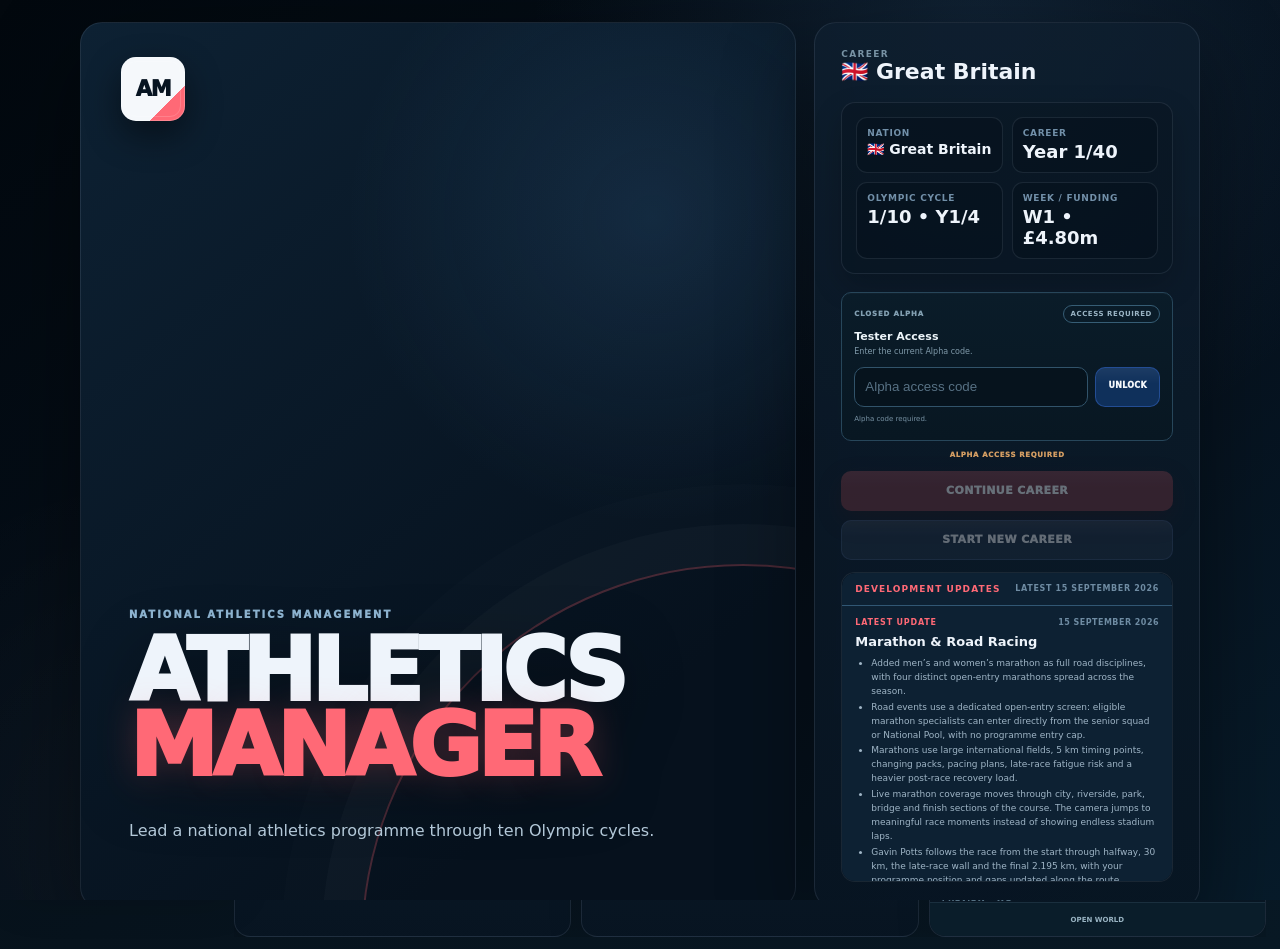
==== commit b35ca1d1: "fix: load contract and season recovery guards directly" ====
--- a/game.html
+++ b/game.html
@@ -23,6 +23,7 @@
 <link rel="stylesheet" href="styles/selection-centre-v2.css?v=20260910-selection2">
 <link rel="stylesheet" href="styles/selection-immersion-v1.css?v=20260910-selection-immersion1">
 <link rel="stylesheet" href="styles/athlete-conversation-v1.css?v=20260915-conversation1">
+<link rel="stylesheet" href="styles/commercial-partnership-v1.css?v=20260915-commercial1">
 <link rel="stylesheet" href="styles/alpha-menu-gate.css?v=20260910-alpha14">
 <link rel="stylesheet" href="styles/public-alpha-first15-v1.css?v=20260910-publicalpha1">
 <link rel="stylesheet" href="styles/main-menu-interaction-v1.css?v=20260910-menuinteraction1">
@@ -108,7 +109,7 @@
 <script src="scripts/home-v2.js?v=20260913-economyhome1"></script>
 <script src="scripts/inbox-v3.js?v=20260913-audit1"></script>
 <script src="scripts/inbox-production-authority-v1.js?v=20260913-audit1"></script>
-<script src="scripts/athlete-attributes-v1.js?v=20260912-attributes20-intel1"></script>
+<script src="scripts/athlete-attributes-v1.js?v=20260912-attributeintel1"></script>
 <script src="scripts/athlete-performance-v1.js?v=20260912-performance1"></script>
 <script src="scripts/squad-athlete-v2.js?v=20260913-aiathletes1"></script>
 <script src="scripts/squad-callup-flow-v2.js?v=20260911-callup2"></script>
@@ -128,13 +129,16 @@
 <script src="scripts/manager-career-v1.js?v=20260913-languageqa1"></script>
 <script src="scripts/manager-profile-sidebar-v1.js?v=20260913-staffmarket1"></script>
 <script src="scripts/first-time-experience-v2.js?v=20260913-languageqa1"></script>
-<script src="scripts/keyboard-shortcuts-v1.js?v=20260911-spaceadvance1"></script>
+<script src="scripts/keyboard-shortcuts-v1.js?v=20260915-recoveryguards1"></script>
 <script src="scripts/language-system-v1.js?v=20260913-languageqa1"></script>
 <script src="scripts/inbox-character-voices-v1.js?v=20260913-languageqa1"></script>
 <script src="scripts/release-baseline.js?v=20260911-release10"></script>
 <script src="scripts/integration-regression-v1.js?v=20260913-audit6"></script>
 <script src="scripts/programme-economy-v2.js?v=20260913-languageqa1"></script>
+<script src="scripts/commercial-partnership-v1.js?v=20260915-commercial1"></script>
 <script src="scripts/annual-career-refresh-v1.js?v=20260915-annualrefresh1"></script>
+<script src="scripts/contract-decision-routing-v1.js?v=20260915-contractrouting2"></script>
+<script src="scripts/season-event-integrity-v1.js?v=20260915-eventintegrity2"></script>
 <script src="scripts/persistence-performance-v1.js?v=20260914-persistence1"></script>
 <script src="scripts/ui-cutover-v1.js?v=20260913-audit2"></script>
-</body></html>+</body></html>
--- a/styles/commercial-partnership-v1.css
+++ b/styles/commercial-partnership-v1.css
@@ -0,0 +1 @@
+.cpv1-dialog{width:min(900px,calc(100vw - 28px));max-height:min(860px,calc(100vh - 28px));padding:0;border:1px solid rgba(255,255,255,.13);border-radius:20px;background:#07131f;color:#eef5fb;box-shadow:0 30px 90px rgba(0,0,0,.55);overflow:hidden}.cpv1-dialog::backdrop{background:rgba(1,7,13,.78);backdrop-filter:blur(7px)}.cpv1-shell{display:grid;grid-template-rows:auto auto minmax(0,1fr) auto;max-height:inherit}.cpv1-head{display:flex;align-items:center;justify-content:space-between;gap:18px;padding:20px 22px 16px;background:linear-gradient(135deg,rgba(255,255,255,.05),rgba(255,255,255,.015));border-bottom:1px solid rgba(255,255,255,.09)}.cpv1-brand{display:flex;align-items:center;gap:14px;min-width:0}.cpv1-logo{display:grid;place-items:center;flex:0 0 54px;width:54px;height:54px;border-radius:15px;background:linear-gradient(145deg,var(--nation-accent,#27a0ff),rgba(255,255,255,.13));font-weight:900;letter-spacing:.08em;color:white}.cpv1-logo.media{font-size:10px;letter-spacing:.12em}.cpv1-brand small,.cpv1-choices>small,.cpv1-outcome small{display:block;font-size:10px;letter-spacing:.14em;font-weight:800;color:#8fa8bc}.cpv1-brand h2{margin:2px 0 3px;font-size:22px}.cpv1-brand span{color:#aabcca;font-size:13px}.cpv1-close{border:0;background:rgba(255,255,255,.06);color:#dce7ef;width:38px;height:38px;border-radius:10px;font-size:25px;cursor:pointer}.cpv1-terms{display:grid;grid-template-columns:repeat(3,1fr);gap:1px;background:rgba(255,255,255,.08);border-bottom:1px solid rgba(255,255,255,.08)}.cpv1-terms>span{padding:12px 18px;background:#091824;min-width:0}.cpv1-terms small,.cpv1-contract-grid small{display:block;font-size:9px;letter-spacing:.12em;color:#7790a4;font-weight:800}.cpv1-terms strong{display:block;margin-top:4px;font-size:14px;white-space:nowrap;overflow:hidden;text-overflow:ellipsis}.cpv1-main{overflow:auto;padding:18px 22px 22px}.cpv1-thread{display:flex;flex-direction:column;gap:10px;max-height:340px;overflow:auto;padding-right:4px;margin-bottom:18px}.cpv1-bubble{max-width:78%;padding:11px 13px;border-radius:14px;background:#102231;border:1px solid rgba(255,255,255,.07)}.cpv1-bubble.manager{align-self:flex-end;background:color-mix(in srgb,var(--nation-accent,#2575bd) 22%,#0b1d2a);border-color:color-mix(in srgb,var(--nation-accent,#2575bd) 35%,transparent)}.cpv1-bubble small{font-size:9px;letter-spacing:.12em;color:#7f9aae;font-weight:800}.cpv1-bubble p{margin:5px 0 0;line-height:1.45}.cpv1-choices{display:grid;gap:8px}.cpv1-choices button{display:flex;align-items:center;justify-content:space-between;text-align:left;gap:14px;padding:13px 14px;border-radius:12px;border:1px solid rgba(255,255,255,.1);background:#0c1d2a;color:#eef5fb;cursor:pointer}.cpv1-choices button:hover{border-color:color-mix(in srgb,var(--nation-accent,#27a0ff) 60%,white 10%);background:#102637}.cpv1-choices button b{font-size:22px;color:#7faed0}.cpv1-outcome{padding:14px;border-radius:13px;border:1px solid rgba(255,255,255,.09);background:#0b1e2a}.cpv1-outcome.good{border-color:rgba(80,204,139,.3)}.cpv1-outcome.bad{border-color:rgba(255,100,100,.3)}.cpv1-outcome strong{display:block;margin:4px 0}.cpv1-outcome p{margin:0;color:#b8c7d2}.cpv1-shell footer{display:flex;align-items:center;justify-content:space-between;gap:16px;padding:13px 20px;border-top:1px solid rgba(255,255,255,.08);background:#081722}.cpv1-shell footer span{font-size:12px;color:#879dad}.cpv1-contract-grid{display:grid;grid-template-columns:repeat(4,minmax(0,1fr));gap:10px;margin-bottom:14px}.cpv1-contract-grid>div{padding:12px;border:1px solid rgba(255,255,255,.08);border-radius:12px;background:rgba(255,255,255,.025)}.cpv1-contract-grid strong{display:block;margin:4px 0;font-size:18px}.cpv1-contract-grid span{font-size:11px;color:#8ea4b4}.cpv1-partnership-note{padding:12px 14px;border-radius:12px;background:rgba(255,255,255,.035);margin:10px 0 14px}.cpv1-partnership-note p{margin:4px 0 0;color:#a8bac7}.cpv1-event-list{display:grid;gap:8px}.cpv1-event-row{display:grid;grid-template-columns:52px minmax(0,1fr) auto;align-items:center;gap:10px;padding:10px 12px;border:1px solid rgba(255,255,255,.08);border-radius:11px;background:rgba(255,255,255,.02)}.cpv1-event-row time{font-weight:900;color:#8fb4ce}.cpv1-event-row strong,.cpv1-event-row small{display:block}.cpv1-event-row small{color:#8298a9;margin-top:2px}.cpv1-event-row.attended{border-color:rgba(80,204,139,.24)}.cpv1-event-row.missed,.cpv1-event-row.declined{border-color:rgba(255,100,100,.24)}.cpv1-offer-head{display:flex;gap:10px;align-items:center}.cpv1-offer-head .cpv1-logo{width:42px;height:42px;flex-basis:42px;border-radius:12px;font-size:12px}.cpv1-offer-head h3{margin:0 0 2px}.cpv1-offer-head small{color:#8fa5b5}.cpv1-offer-terms{display:flex;flex-wrap:wrap;gap:6px;margin:10px 0}.cpv1-offer-terms span{padding:5px 8px;border-radius:999px;background:rgba(255,255,255,.055);font-size:11px;color:#c5d2dc}.calv2-dot.media{background:#d59a42}.cpv1-calendar-item{border-left:3px solid #d59a42}@media(max-width:720px){.cpv1-dialog{width:calc(100vw - 16px);max-height:calc(100vh - 16px);border-radius:15px}.cpv1-head{padding:15px}.cpv1-logo{width:46px;height:46px;flex-basis:46px}.cpv1-brand h2{font-size:18px}.cpv1-terms{grid-template-columns:1fr}.cpv1-terms>span{padding:9px 14px}.cpv1-main{padding:14px}.cpv1-thread{max-height:300px}.cpv1-bubble{max-width:90%}.cpv1-shell footer{padding:11px 14px}.cpv1-shell footer span{display:none}.cpv1-contract-grid{grid-template-columns:1fr 1fr}.cpv1-event-row{grid-template-columns:42px minmax(0,1fr)}.cpv1-event-row button{grid-column:1/-1}.cpv1-offer .btn{width:100%}}
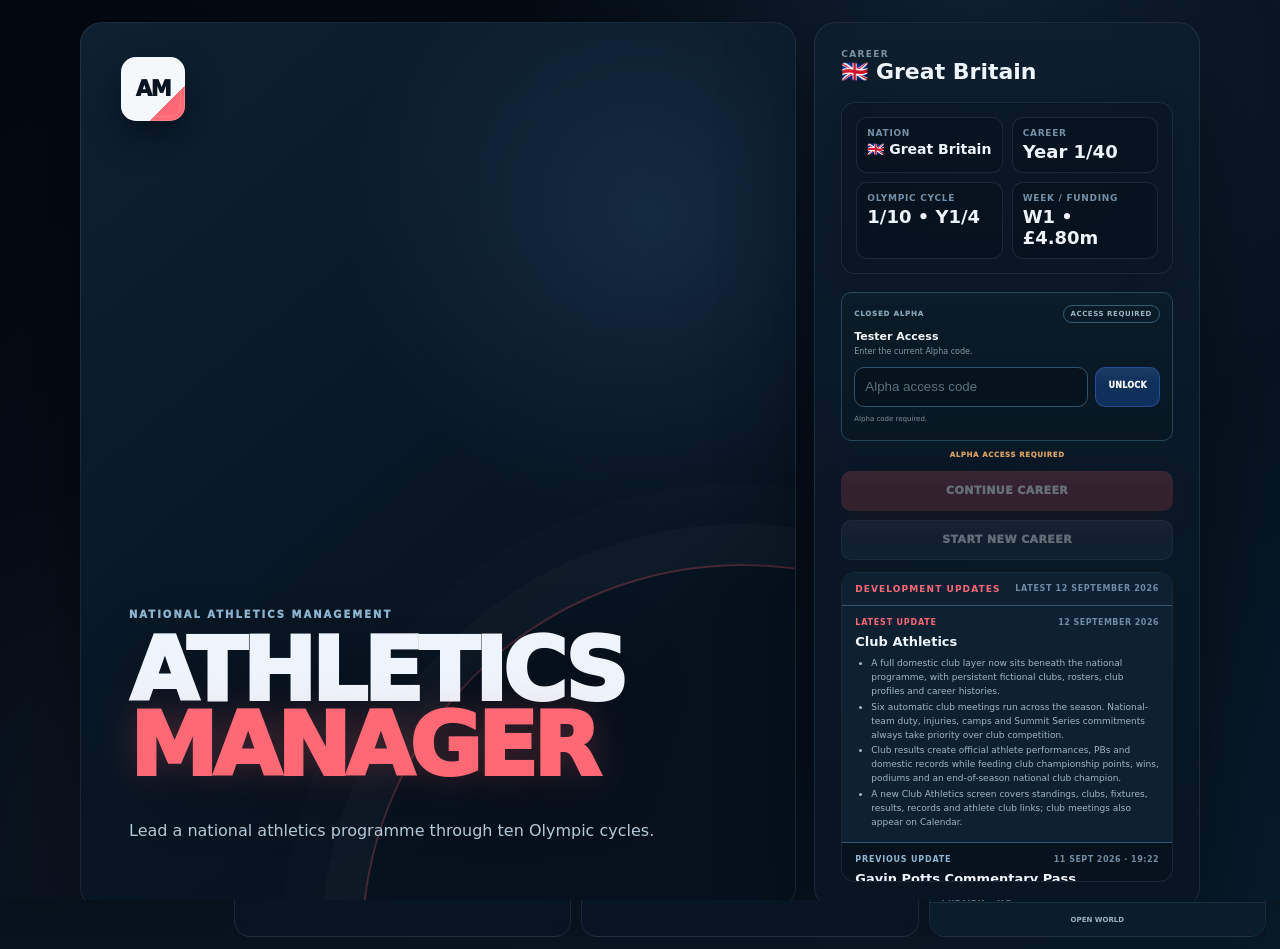
==== commit 1eab2a9d: "feat: load universal live event shell v5" ====
--- a/game.html
+++ b/game.html
@@ -47,6 +47,7 @@
 <link rel="stylesheet" href="styles/first-time-experience-v2.css?v=20260911-ftx2">
 <link rel="stylesheet" href="styles/ui-unification-v1.css?v=20260914-sidebarbrand1">
 <link rel="stylesheet" href="styles/dev-layout-followup-20260913.css?v=20260914-poolratings1">
+<link rel="stylesheet" href="styles/live-event-shell-v5.css?v=20260916-liveevent5">
 </head>
 <body>
 <div id="startup" class="startup">
@@ -84,7 +85,7 @@
 <script src="scripts/flow-stability-core.js?v=20260909-corecleanup1"></script>
 <script src="scripts/ui-cleanup.js?v=20260909-cleanup2"></script>
 <script src="scripts/feedback-config.js?v=20260909-pretest1"></script>
-<script src="scripts/pretest-feedback.js?v=20260909-pretest1"></script>
+<script src="scripts/pretest-feedback.js?v=20260910-pretest1"></script>
 <script src="scripts/selection-summit-reliability.js?v=20260909-reliability2"></script>
 <script src="scripts/summit-event-unified.js?v=20260914-exit1"></script>
 <script src="scripts/qualification-compact-v2.js?v=20260909-consolidation3"></script>
@@ -129,7 +130,7 @@
 <script src="scripts/manager-career-v1.js?v=20260913-languageqa1"></script>
 <script src="scripts/manager-profile-sidebar-v1.js?v=20260913-staffmarket1"></script>
 <script src="scripts/first-time-experience-v2.js?v=20260913-languageqa1"></script>
-<script src="scripts/keyboard-shortcuts-v1.js?v=20260915-recoveryguards1"></script>
+<script src="scripts/keyboard-shortcuts-v1.js?v=20260916-marathonmotion1"></script>
 <script src="scripts/language-system-v1.js?v=20260913-languageqa1"></script>
 <script src="scripts/inbox-character-voices-v1.js?v=20260913-languageqa1"></script>
 <script src="scripts/release-baseline.js?v=20260911-release10"></script>
@@ -137,8 +138,9 @@
 <script src="scripts/programme-economy-v2.js?v=20260913-languageqa1"></script>
 <script src="scripts/commercial-partnership-v1.js?v=20260915-commercial1"></script>
 <script src="scripts/annual-career-refresh-v1.js?v=20260915-annualrefresh1"></script>
-<script src="scripts/contract-decision-routing-v1.js?v=20260915-contractrouting2"></script>
+<script src="scripts/contract-decision-routing-v1.js?v=20260916-contractrouting3"></script>
 <script src="scripts/season-event-integrity-v1.js?v=20260915-eventintegrity2"></script>
 <script src="scripts/persistence-performance-v1.js?v=20260914-persistence1"></script>
 <script src="scripts/ui-cutover-v1.js?v=20260913-audit2"></script>
-</body></html>
+<script src="scripts/live-event-shell-v5.js?v=20260916-liveevent5"></script>
+</body></html>
--- a/styles/live-event-shell-v5.css
+++ b/styles/live-event-shell-v5.css
@@ -0,0 +1,163 @@
+/* Athletics Manager — Universal Live Event Shell V5
+   Broadcast hierarchy inspired by the supplied visual reference, expressed in AM's own UI language. */
+body.lv5-live-event-mode{overflow:hidden;background:#030a10}
+body.lv5-live-event-mode>.rail,body.lv5-live-event-mode>.bottom-nav,body.lv5-live-event-mode .main>.topbar,body.lv5-live-event-mode .main>.people-finder{display:none!important}
+body.lv5-live-event-mode>.main{inset:0!important;left:0!important;width:100%!important;max-width:none!important;min-height:100dvh!important;height:100dvh!important;margin:0!important;padding:0!important;background:#030a10!important}
+body.lv5-live-event-mode>.main>.content{height:100dvh!important;min-height:0!important;margin:0!important;padding:0!important;overflow:hidden!important}
+body.lv5-live-event-mode #competition.view{height:100%!important;min-height:0!important;margin:0!important;padding:0!important;overflow:hidden!important}
+
+#competition .lv5event{--lv5-bg:#030b12;--lv5-panel:#06151f;--lv5-panel-2:#081b27;--lv5-line:rgba(135,174,196,.18);--lv5-line-strong:rgba(153,193,214,.3);--lv5-text:#edf5f8;--lv5-muted:#7893a2;--lv5-dim:#506d7e;--lv5-live:#6fd7a7;--lv5-accent:#8fd7f7;--lv5-action:var(--nation-primary,#c92743);--lv5-action-2:var(--nation-accent,#ec3150);height:100dvh!important;min-height:0!important;border:0!important;border-radius:0!important;background:linear-gradient(180deg,#06131d 0,#030a10 100%)!important;box-shadow:none!important;overflow:hidden!important;display:grid!important;grid-template-rows:72px minmax(0,1fr)!important;color:var(--lv5-text)}
+#competition .lv5event>.lv4-foot{display:none!important}
+
+/* Header */
+#competition .lv5event .lv5-head{position:relative!important;display:grid!important;grid-template-columns:48px minmax(200px,.92fr) minmax(210px,.78fr) minmax(132px,.42fr) auto minmax(156px,auto)!important;align-items:stretch!important;gap:0!important;height:72px!important;min-height:72px!important;padding:0 12px!important;border-bottom:1px solid var(--lv5-line)!important;background:linear-gradient(90deg,#071824 0,#05131d 58%,#061622 100%)!important;box-shadow:0 8px 30px rgba(0,0,0,.18);z-index:5}
+#competition .lv5event .lv5-head:before{display:none!important}
+#competition .lv5event .lv5-head>#v3back{align-self:center;width:42px!important;height:42px!important;min-height:42px!important;margin-right:4px;border:1px solid var(--lv5-line-strong)!important;border-radius:9px!important;background:#0a2030!important;color:#e4eef2!important;font-size:25px!important;line-height:1!important}
+#competition .lv5event .lv5-head>#v3back:active{transform:scale(.97)}
+#competition .lv5event .lv5-head>div:nth-of-type(1){align-self:center;min-width:0;padding:0 15px 0 10px;border-right:1px solid var(--lv5-line)}
+#competition .lv5event .lv5-head>div:nth-of-type(1)>small{display:block;max-width:100%;overflow:hidden;text-overflow:ellipsis;white-space:nowrap;color:#6e8998!important;font-size:8px!important;font-weight:800;letter-spacing:.09em!important;text-transform:uppercase}
+#competition .lv5event .lv5-head>div:nth-of-type(1)>strong{display:block;max-width:100%;margin-top:5px;overflow:hidden;text-overflow:ellipsis;white-space:nowrap;color:#eef5f8!important;font-size:13px!important;font-weight:850}
+#competition .lv5event .lv5-head>.v3eventname,#competition .lv5event .lv5-head>.lv4-meeting-progress{display:none!important}
+#competition .lv5event .lv5-event-identity{align-self:stretch;display:grid;align-content:center;min-width:0;padding:0 18px;border-right:1px solid var(--lv5-line)}
+#competition .lv5event .lv5-event-identity small,#competition .lv5event .lv5-primary-metric small{color:#5f7f90;font-size:7px;font-weight:950;letter-spacing:.12em;text-transform:uppercase}
+#competition .lv5event .lv5-event-identity strong{margin-top:3px;overflow:hidden;text-overflow:ellipsis;white-space:nowrap;color:#edf5f8;font-size:16px;font-weight:900;letter-spacing:-.02em}
+#competition .lv5event .lv5-event-identity span{margin-top:2px;color:#86a0ae;font-size:8px;font-weight:750}
+#competition .lv5event .lv5-primary-metric{align-self:stretch;display:grid;align-content:center;justify-items:start;min-width:0;padding:0 18px;border-right:1px solid var(--lv5-line)}
+#competition .lv5event .lv5-primary-metric strong{margin-top:2px;overflow:hidden;text-overflow:ellipsis;white-space:nowrap;color:#f3f8fa;font-size:23px;font-weight:950;letter-spacing:-.035em;font-variant-numeric:tabular-nums}
+#competition .lv5event .lv5-condition{align-self:center;margin:0 12px;padding:7px 10px;border-left:1px solid var(--lv5-line);color:#82bde0;font-size:9px;font-weight:850;white-space:nowrap}
+#competition .lv5event .lv5-primary-action{align-self:center;justify-self:end;display:flex;align-items:center;justify-content:center;gap:10px;min-width:152px;min-height:46px;padding:0 17px;border:1px solid rgba(255,255,255,.08);border-radius:9px;background:linear-gradient(135deg,var(--lv5-action),var(--lv5-action-2));box-shadow:0 8px 24px color-mix(in srgb,var(--lv5-action) 22%,transparent);color:#fff;font-size:10px;font-weight:950;letter-spacing:.02em;text-transform:uppercase;transition:transform .15s ease,filter .15s ease,opacity .15s ease}
+#competition .lv5event .lv5-primary-action b{font-size:15px;font-weight:700;line-height:1}
+#competition .lv5event .lv5-primary-action:not(:disabled):active{transform:translateY(1px) scale(.985)}
+#competition .lv5event .lv5-primary-action:disabled{opacity:.38;filter:saturate(.55);cursor:not-allowed}
+
+/* Primary composition */
+#competition .lv5event .lv4-grid{min-height:0!important;height:auto!important;display:grid!important;grid-template-columns:minmax(0,1fr) clamp(310px,27vw,390px)!important;gap:10px!important;padding:10px!important;background:var(--lv5-bg)!important;overflow:hidden!important}
+#competition .lv5event .lv4-grid>section{min-width:0!important;min-height:0!important;height:100%!important;display:grid!important;grid-template-rows:minmax(0,1fr) 182px!important;gap:10px!important;overflow:hidden!important}
+#competition .lv5event #liveEventVisual,#competition .lv5event #commentary,#competition .lv5event #liveScoreboard{min-height:0!important;border:1px solid var(--lv5-line)!important;border-radius:10px!important;background:var(--lv5-panel)!important;box-shadow:inset 0 1px 0 rgba(255,255,255,.018)!important;overflow:hidden!important}
+#competition .lv5event #liveEventVisual{height:100%!important}
+#competition .lv5event .lv5-sidebar{min-width:0;min-height:0;display:grid;grid-template-rows:minmax(0,1fr) 70px auto auto;gap:10px;overflow:hidden}
+
+/* Event viewer */
+#competition .lv5event .lv4-stage{height:100%!important;min-height:0!important;display:grid!important;grid-template-rows:44px minmax(0,1fr)!important;border:0!important;border-radius:0!important;background:#06141d!important}
+#competition .lv5event .lv4-stage>.lv4-controls{position:absolute!important;width:1px!important;height:1px!important;min-height:0!important;margin:-1px!important;padding:0!important;clip:rect(0 0 0 0)!important;clip-path:inset(50%)!important;overflow:hidden!important;white-space:nowrap!important}
+#competition .lv5event .lv4-top{height:44px!important;min-height:44px!important;padding:7px 12px!important;background:linear-gradient(90deg,#071b27,#05151e)!important;border-bottom:1px solid var(--lv5-line)!important}
+#competition .lv5event .lv4-top>div{display:flex;align-items:center;gap:8px;min-width:0}
+#competition .lv5event .lv4-top>div small{display:inline-flex;align-items:center;gap:6px;color:#f2f7f9!important;font-size:8px!important;font-weight:950!important;letter-spacing:.06em!important}
+#competition .lv5event .lv4-top>div small:before{content:"";width:8px;height:8px;border-radius:50%;background:#f23f59;box-shadow:0 0 0 3px rgba(242,63,89,.1)}
+#competition .lv5event .lv4-top>div strong{font-size:10px!important;color:#d6e4e9!important}
+#competition .lv5event .lv4-top>b{margin-left:auto;padding:5px 8px!important;border:1px solid var(--lv5-line-strong)!important;border-radius:6px!important;background:#0a2230!important;color:#c3d9e3!important;font-size:7px!important;letter-spacing:.08em!important}
+#competition .lv5event .lv4-canvas{min-height:0!important;height:100%!important;background:#102c23!important;overflow:hidden!important}
+#competition .lv5event .lv4-svg{width:100%!important;height:100%!important;min-height:0!important;max-height:none!important;display:block!important}
+#competition .lv5event .lv4-broadcast-bug{opacity:.86;transform:scale(.92);transform-origin:left top}
+#competition .lv5event .lv4-phase{top:10px!important;right:10px!important}
+
+/* Live scoreboard */
+#competition .lv5event #liveScoreboard{height:100%!important;display:flex!important;flex-direction:column!important}
+#competition .lv5event .lv4-board{height:100%!important;min-height:0!important;display:flex!important;flex-direction:column!important;background:#06151f!important}
+#competition .lv5event .lv4-board>header{flex:0 0 54px;min-height:54px!important;padding:8px 11px!important;background:linear-gradient(180deg,#0a1f2c,#071722)!important;border-bottom:1px solid var(--lv5-line)!important}
+#competition .lv5event .lv4-board>header small{color:#607f90!important;font-size:6px!important;letter-spacing:.12em!important}
+#competition .lv5event .lv4-board>header strong{color:#edf5f8!important;font-size:11px!important}
+#competition .lv5event .lv4-board>header>span{padding:5px 7px!important;border:1px solid rgba(111,215,167,.22)!important;border-radius:5px!important;background:rgba(111,215,167,.04)!important;color:#9dddbf!important;font-size:6px!important;font-weight:950!important}
+#competition .lv5event .lv4-board-head{flex:0 0 31px;display:grid!important;grid-template-columns:32px minmax(0,1fr) minmax(76px,.63fr)!important;gap:7px!important;padding:8px 10px!important;border-bottom:1px solid var(--lv5-line)!important;background:#041019!important;color:#58778a!important;font-size:5.5px!important;font-weight:950!important;letter-spacing:.11em!important}
+#competition .lv5event .v3board-list{flex:1 1 auto!important;min-height:0!important;overflow:auto!important;overscroll-behavior:contain;scrollbar-width:thin;scrollbar-color:#214558 transparent}
+#competition .lv5event .lv4-board-row{grid-template-columns:30px 8px minmax(0,1fr) minmax(76px,.6fr)!important;min-height:51px!important;padding:6px 9px!important;border-bottom:1px solid rgba(124,165,187,.09)!important}
+#competition .lv5event .lv4-board-row>b{display:grid;place-items:center;width:27px;height:27px;border-radius:6px;background:#0b2230;color:#c7d8e0!important;font-size:10px!important}
+#competition .lv5event .lv4-board-row.leader>b{background:linear-gradient(135deg,#d7b950,#aa8a27);color:#07131a!important}
+#competition .lv5event .lv4-board-row>i{width:7px!important;height:24px!important;border-radius:3px!important;align-self:center}
+#competition .lv5event .lv4-board-row>div strong{font-size:8.5px!important;color:#e7f0f3!important}
+#competition .lv5event .lv4-board-row>div small{margin-top:2px;color:#6d8a9a!important;font-size:6px!important;line-height:1.35}
+#competition .lv5event .lv4-board-row>span{font-size:8px!important;color:#d9e6eb!important;font-variant-numeric:tabular-nums}
+#competition .lv5event .lv4-board-row.leader{background:rgba(218,188,92,.045)!important;box-shadow:inset 3px 0 #d1b348!important}
+#competition .lv5event .lv4-board-row.ours{background:rgba(117,198,235,.05)!important;box-shadow:inset 3px 0 #72bfe4!important}
+#competition .lv5event .lv4-board-row.ours.leader{background:linear-gradient(90deg,rgba(117,198,235,.07),rgba(218,188,92,.04))!important;box-shadow:inset 3px 0 #dbeef6!important}
+
+/* Commentary */
+#competition .lv5event .lv4-comments{height:100%!important;min-height:0!important;display:grid!important;grid-template-rows:41px auto minmax(0,1fr)!important;background:#06141d!important}
+#competition .lv5event .lv4-comments>header{min-height:41px!important;padding:6px 11px!important;border-bottom:1px solid var(--lv5-line)!important;background:linear-gradient(90deg,#071a25,#06141d)!important}
+#competition .lv5event .lv4-comments>header:before{content:"◉";align-self:center;margin-right:8px;color:#dfeaf0;font-size:14px}
+#competition .lv5event .lv4-comments>header>div small{font-size:6px!important;color:#638394!important;letter-spacing:.1em!important}
+#competition .lv5event .lv4-comments>header>div strong{font-size:9px!important;color:#e5eef2!important}
+#competition .lv5event .lv4-comments>header>span{padding:4px 7px!important;border:1px solid rgba(111,215,167,.22)!important;border-radius:5px!important;color:#93dbb7!important;font-size:6px!important;font-weight:950!important}
+#competition .lv5event .lv4-current-comment{margin:7px 8px 4px!important;padding:7px 10px!important;border:1px solid rgba(92,154,211,.27)!important;border-radius:5px!important;background:linear-gradient(90deg,rgba(26,78,130,.29),rgba(15,45,71,.16))!important}
+#competition .lv5event .lv4-current-comment small{display:none!important}
+#competition .lv5event .lv4-current-comment p{margin:0!important;color:#e6f0f4!important;font-size:8px!important;line-height:1.35!important}
+#competition .lv5event .lv4-comment-history{min-height:0!important;padding:0 8px 6px!important;overflow:auto!important;overscroll-behavior:contain}
+#competition .lv5event .lv4-comment-history>div{display:grid!important;grid-template-columns:62px minmax(0,1fr)!important;gap:9px!important;min-height:25px!important;padding:5px 2px!important;border-bottom:1px solid rgba(124,165,187,.08)!important}
+#competition .lv5event .lv4-comment-history time{color:#688697!important;font-size:6.5px!important;font-variant-numeric:tabular-nums}
+#competition .lv5event .lv4-comment-history p{margin:0!important;color:#a9bcc5!important;font-size:7px!important;line-height:1.35!important}
+
+/* Playback and event information */
+#competition .lv5event .lv5-side-controls{display:grid;grid-template-columns:minmax(100px,1fr) 1.65fr;gap:10px;min-height:70px;padding:8px;border:1px solid var(--lv5-line);border-radius:10px;background:#06151f}
+#competition .lv5event .lv5-side-controls>button,#competition .lv5event .lv5-speed-group button{min-height:52px;border:1px solid rgba(128,173,198,.22);border-radius:7px;background:#0a202e;color:#b4c6ce;font-size:8px;font-weight:950;letter-spacing:.06em}
+#competition .lv5event .lv5-speed-group{display:grid;grid-template-columns:repeat(3,1fr);gap:7px}
+#competition .lv5event .lv5-speed-group button.on{background:#e5eff3;color:#06121b;border-color:#e5eff3;box-shadow:0 4px 16px rgba(203,226,237,.12)}
+#competition .lv5event .lv5-side-controls button:disabled{opacity:.38;cursor:not-allowed}
+#competition .lv5event .lv5-skip{min-height:36px;border:1px solid var(--lv5-line);border-radius:8px;background:#071924;color:#6f8d9c;font-size:7px;font-weight:900;letter-spacing:.08em}
+#competition .lv5event .lv5-skip[hidden]{display:none!important}
+#competition .lv5event .lv5-event-info{display:grid;grid-template-columns:repeat(3,minmax(0,1fr));min-height:82px;border:1px solid var(--lv5-line);border-radius:10px;background:#06151f;overflow:hidden}
+#competition .lv5event .lv5-event-info>div{display:grid;align-content:center;min-width:0;padding:10px 12px;border-right:1px solid var(--lv5-line)}
+#competition .lv5event .lv5-event-info>div:last-child{border-right:0}
+#competition .lv5event .lv5-event-info small{color:#557688;font-size:5.5px;font-weight:950;letter-spacing:.11em}
+#competition .lv5event .lv5-event-info strong{margin-top:6px;overflow:hidden;text-overflow:ellipsis;white-space:nowrap;color:#dce8ed;font-size:8px;font-weight:850}
+
+/* Event family tuning: one shell, event-aware centre presentation. */
+#competition .lv5event[data-lv5-family="VERTICAL_JUMP"] .lv4-canvas,#competition .lv5event[data-lv5-family="HORIZONTAL_JUMP"] .lv4-canvas,#competition .lv5event[data-lv5-family="THROW"] .lv4-canvas{background:linear-gradient(180deg,#153d30,#0d2b22)!important}
+#competition .lv5event[data-lv5-family="PACK_RACE"] .lv4-svg{shape-rendering:geometricPrecision}
+#competition .lv5event[data-lv5-family="PACK_RACE"] .lv4-athlete-label{opacity:.96}
+
+/* iPad landscape is a first-class layout, not a desktop page squeezed down. */
+@media (max-width:1180px) and (min-width:821px){
+ #competition .lv5event .lv5-head{grid-template-columns:46px minmax(155px,.72fr) minmax(170px,.7fr) minmax(120px,.45fr) auto minmax(130px,auto)!important;padding:0 8px!important}
+ #competition .lv5event .lv5-head>div:nth-of-type(1){padding:0 10px 0 7px}
+ #competition .lv5event .lv5-event-identity,#competition .lv5event .lv5-primary-metric{padding:0 11px}
+ #competition .lv5event .lv5-primary-metric strong{font-size:18px}
+ #competition .lv5event .lv5-condition{margin:0 6px;padding:6px 7px;font-size:7px}
+ #competition .lv5event .lv5-primary-action{min-width:128px;min-height:44px;padding:0 12px;font-size:8px}
+ #competition .lv5event .lv4-grid{grid-template-columns:minmax(0,1fr) clamp(280px,31vw,330px)!important;gap:8px!important;padding:8px!important}
+ #competition .lv5event .lv4-grid>section{grid-template-rows:minmax(0,1fr) 158px!important;gap:8px!important}
+ #competition .lv5event .lv5-sidebar{grid-template-rows:minmax(0,1fr) 62px auto auto;gap:8px}
+ #competition .lv5event .lv5-side-controls{min-height:62px;padding:6px;gap:6px}
+ #competition .lv5event .lv5-side-controls>button,#competition .lv5event .lv5-speed-group button{min-height:48px}
+ #competition .lv5event .lv4-board-row{min-height:44px!important;padding:5px 7px!important}
+ #competition .lv5event .lv4-board-row>div strong{font-size:7.5px!important}
+ #competition .lv5event .lv5-event-info{min-height:68px}
+ #competition .lv5event .lv5-event-info>div{padding:8px}
+}
+
+/* Narrow tablets / phones: preserve the event first, then information below without horizontal overflow. */
+@media (max-width:820px){
+ body.lv5-live-event-mode{overflow:auto!important}
+ body.lv5-live-event-mode>.main,body.lv5-live-event-mode>.main>.content,body.lv5-live-event-mode #competition.view{height:auto!important;min-height:100dvh!important;overflow:visible!important}
+ #competition .lv5event{height:auto!important;min-height:100dvh!important;grid-template-rows:auto auto!important;overflow:visible!important}
+ #competition .lv5event .lv5-head{position:sticky!important;top:0;grid-template-columns:42px minmax(0,1fr) auto!important;grid-template-rows:58px 48px!important;height:106px!important;min-height:106px!important;padding:0 8px!important}
+ #competition .lv5event .lv5-head>#v3back{grid-row:1;grid-column:1;width:38px!important;height:38px!important;min-height:38px!important}
+ #competition .lv5event .lv5-head>div:nth-of-type(1){grid-row:1;grid-column:2;padding:0 8px;border-right:0}
+ #competition .lv5event .lv5-event-identity{grid-row:2;grid-column:1/3;padding:0 7px;border-top:1px solid var(--lv5-line);border-right:0}
+ #competition .lv5event .lv5-event-identity small{display:none}
+ #competition .lv5event .lv5-event-identity strong{font-size:13px}
+ #competition .lv5event .lv5-primary-metric{grid-row:1;grid-column:3;min-width:92px;padding:0 8px;border-right:0}
+ #competition .lv5event .lv5-primary-metric strong{font-size:16px}
+ #competition .lv5event .lv5-condition{display:none!important}
+ #competition .lv5event .lv5-primary-action{grid-row:2;grid-column:3;min-width:116px;min-height:38px;margin-left:7px;padding:0 9px;font-size:7px}
+ #competition .lv5event .lv4-grid{height:auto!important;grid-template-columns:1fr!important;gap:8px!important;padding:8px!important;overflow:visible!important}
+ #competition .lv5event .lv4-grid>section{height:auto!important;grid-template-rows:minmax(360px,58vh) 160px!important;overflow:visible!important}
+ #competition .lv5event .lv5-sidebar{height:auto;grid-template-rows:minmax(290px,50vh) 62px auto auto;overflow:visible}
+ #competition .lv5event #liveScoreboard{min-height:290px!important}
+ #competition .lv5event .lv5-event-info{min-height:72px}
+}
+
+@media (max-width:520px){
+ #competition .lv5event .lv5-head{grid-template-columns:40px minmax(0,1fr) 102px!important}
+ #competition .lv5event .lv5-head>div:nth-of-type(1)>small{font-size:6px!important}
+ #competition .lv5event .lv5-head>div:nth-of-type(1)>strong{font-size:10px!important}
+ #competition .lv5event .lv5-primary-metric small{font-size:5px}
+ #competition .lv5event .lv5-primary-metric strong{font-size:13px}
+ #competition .lv5event .lv5-primary-action{min-width:102px;padding:0 7px}
+ #competition .lv5event .lv4-grid>section{grid-template-rows:minmax(330px,55vh) 150px!important}
+ #competition .lv5event .lv4-board-row{min-height:46px!important}
+ #competition .lv5event .lv5-event-info strong{font-size:7px}
+}
+
+@media (prefers-reduced-motion:reduce){
+ #competition .lv5event *,#competition .lv5event *:before,#competition .lv5event *:after{scroll-behavior:auto!important;transition-duration:.01ms!important;animation-duration:.01ms!important;animation-iteration-count:1!important}
+}
